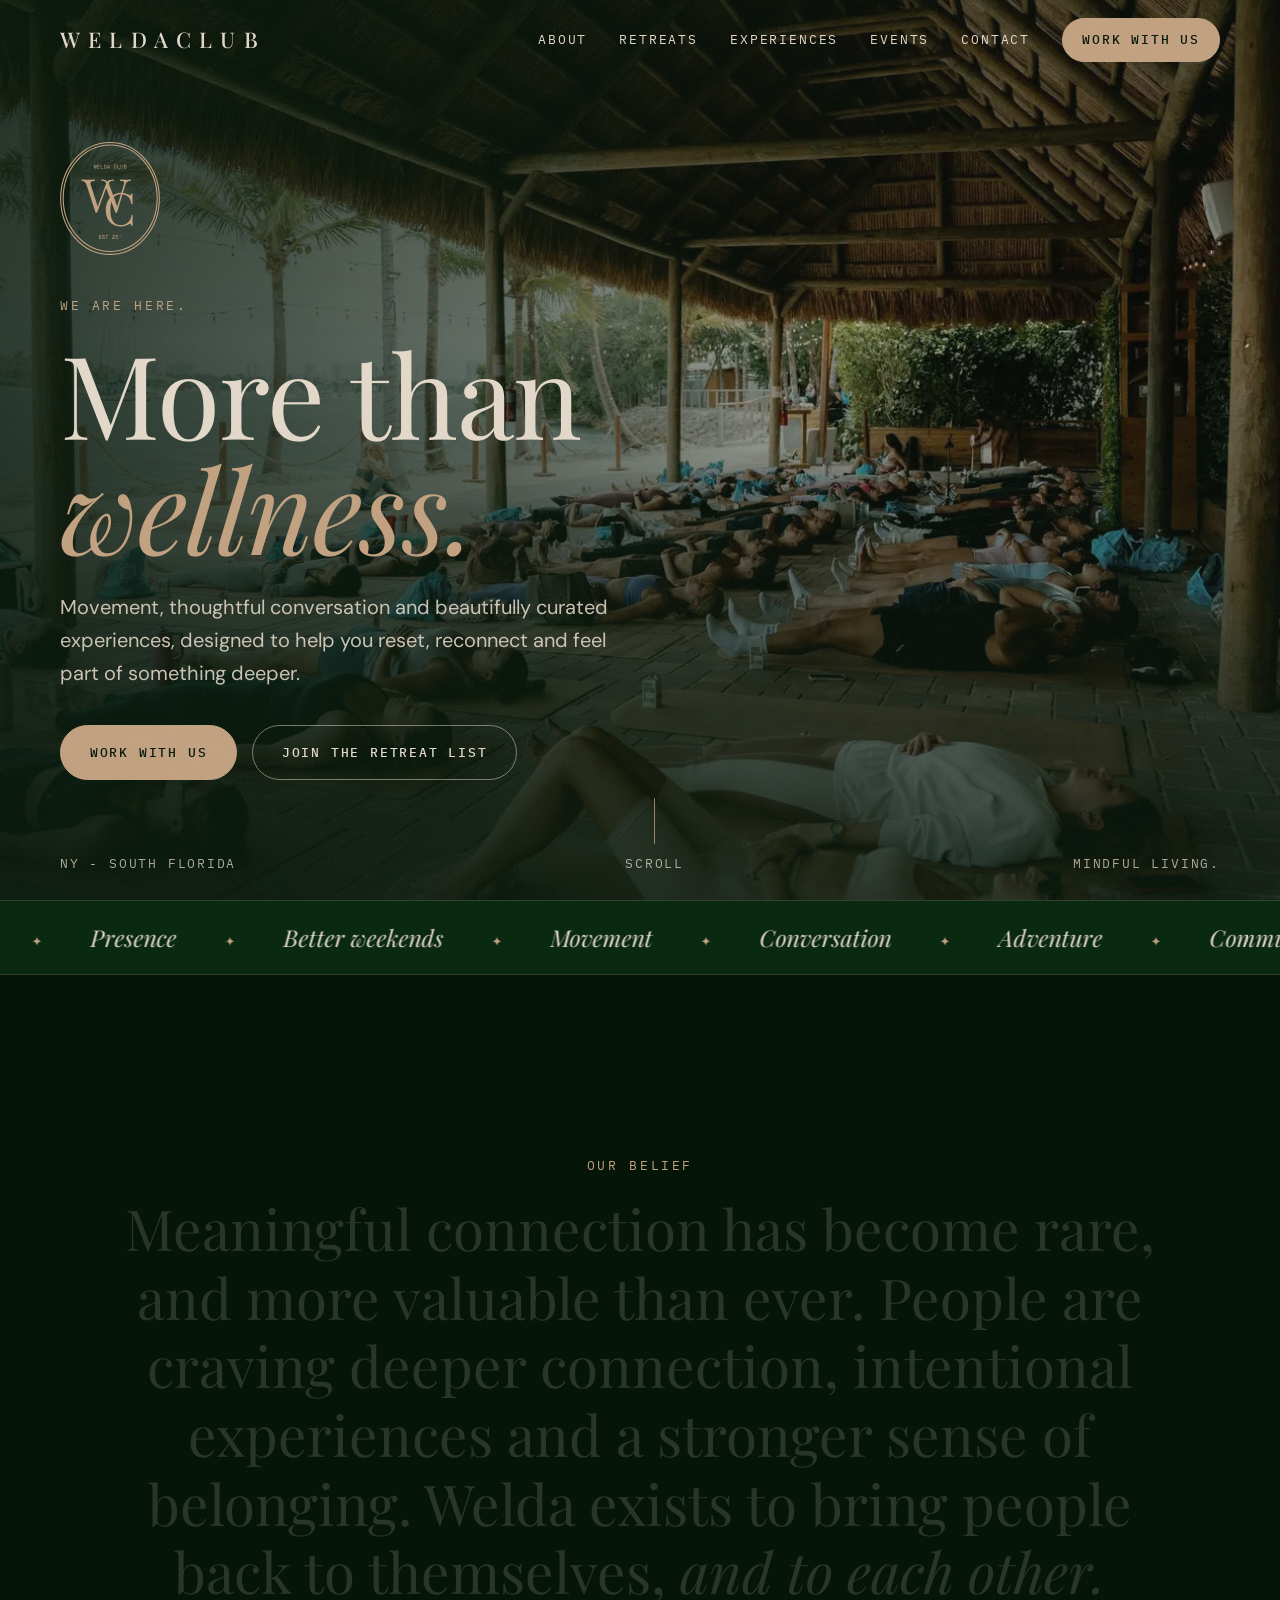
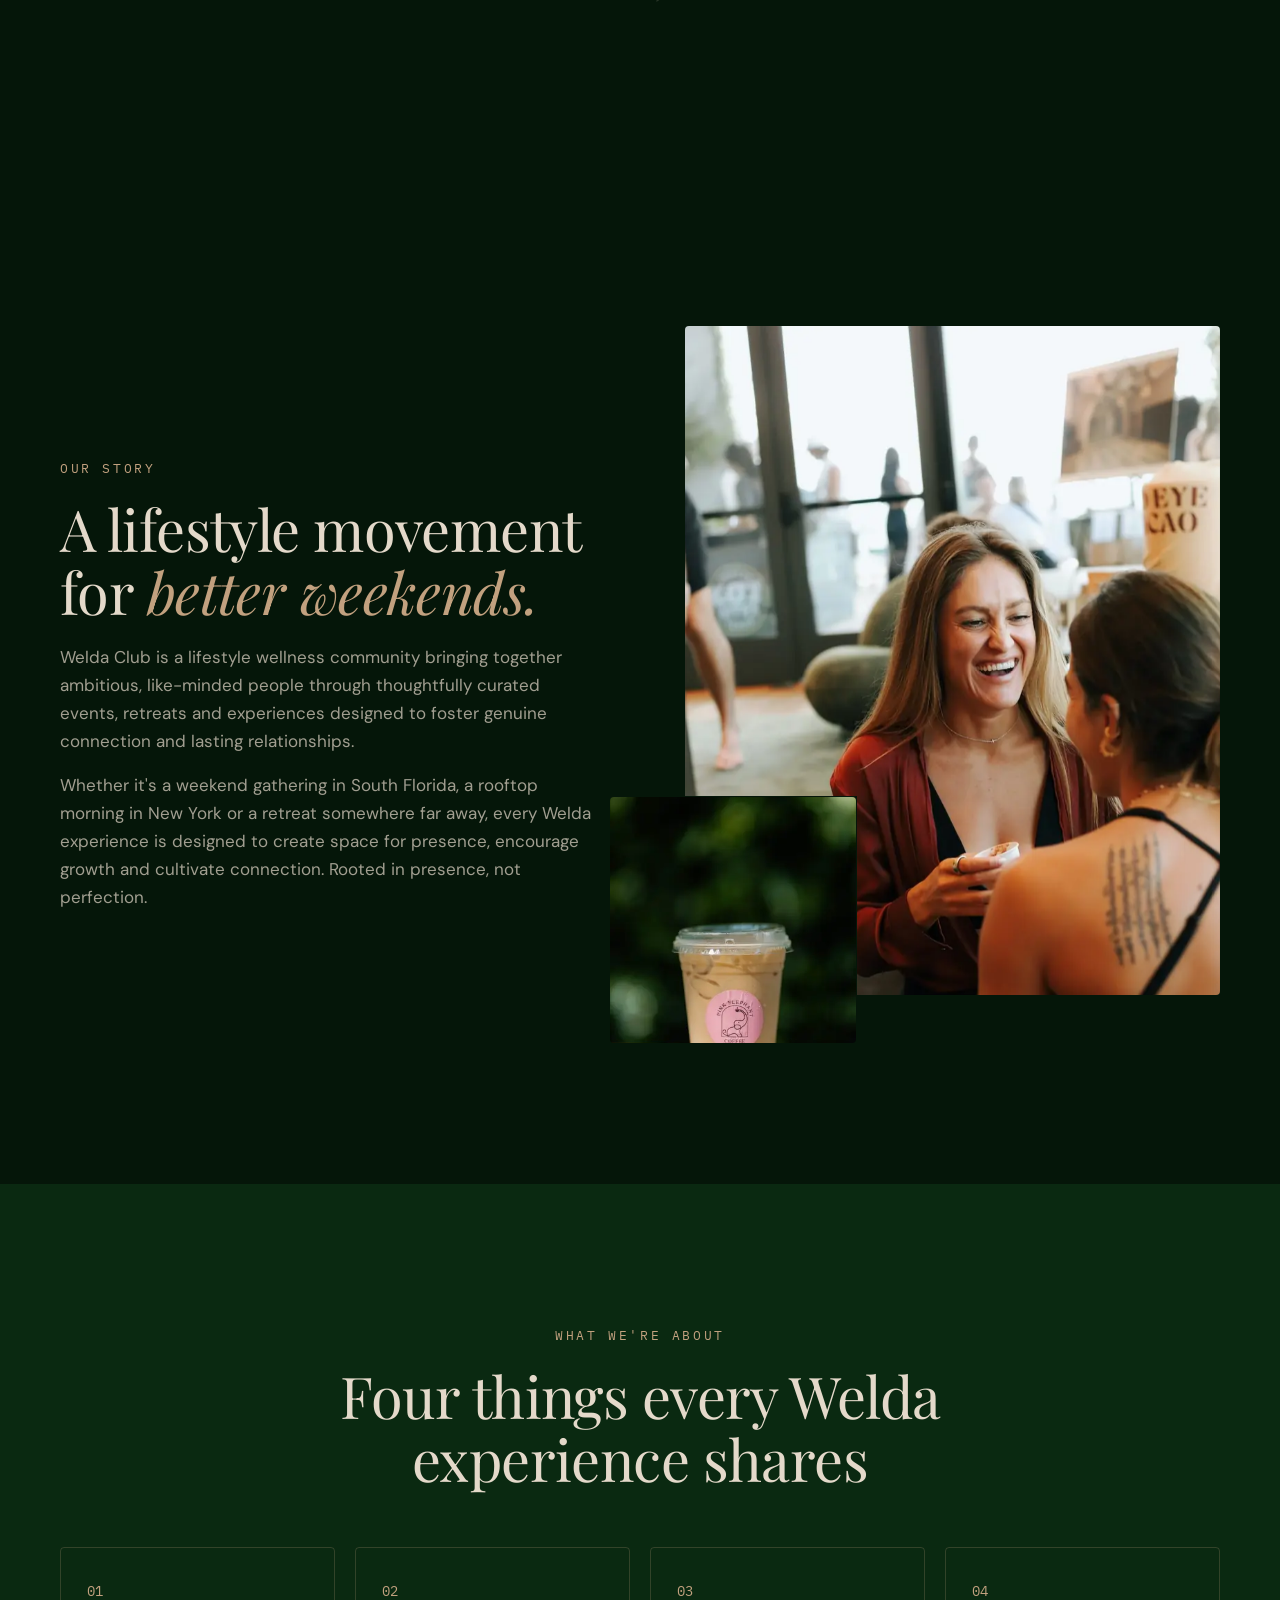
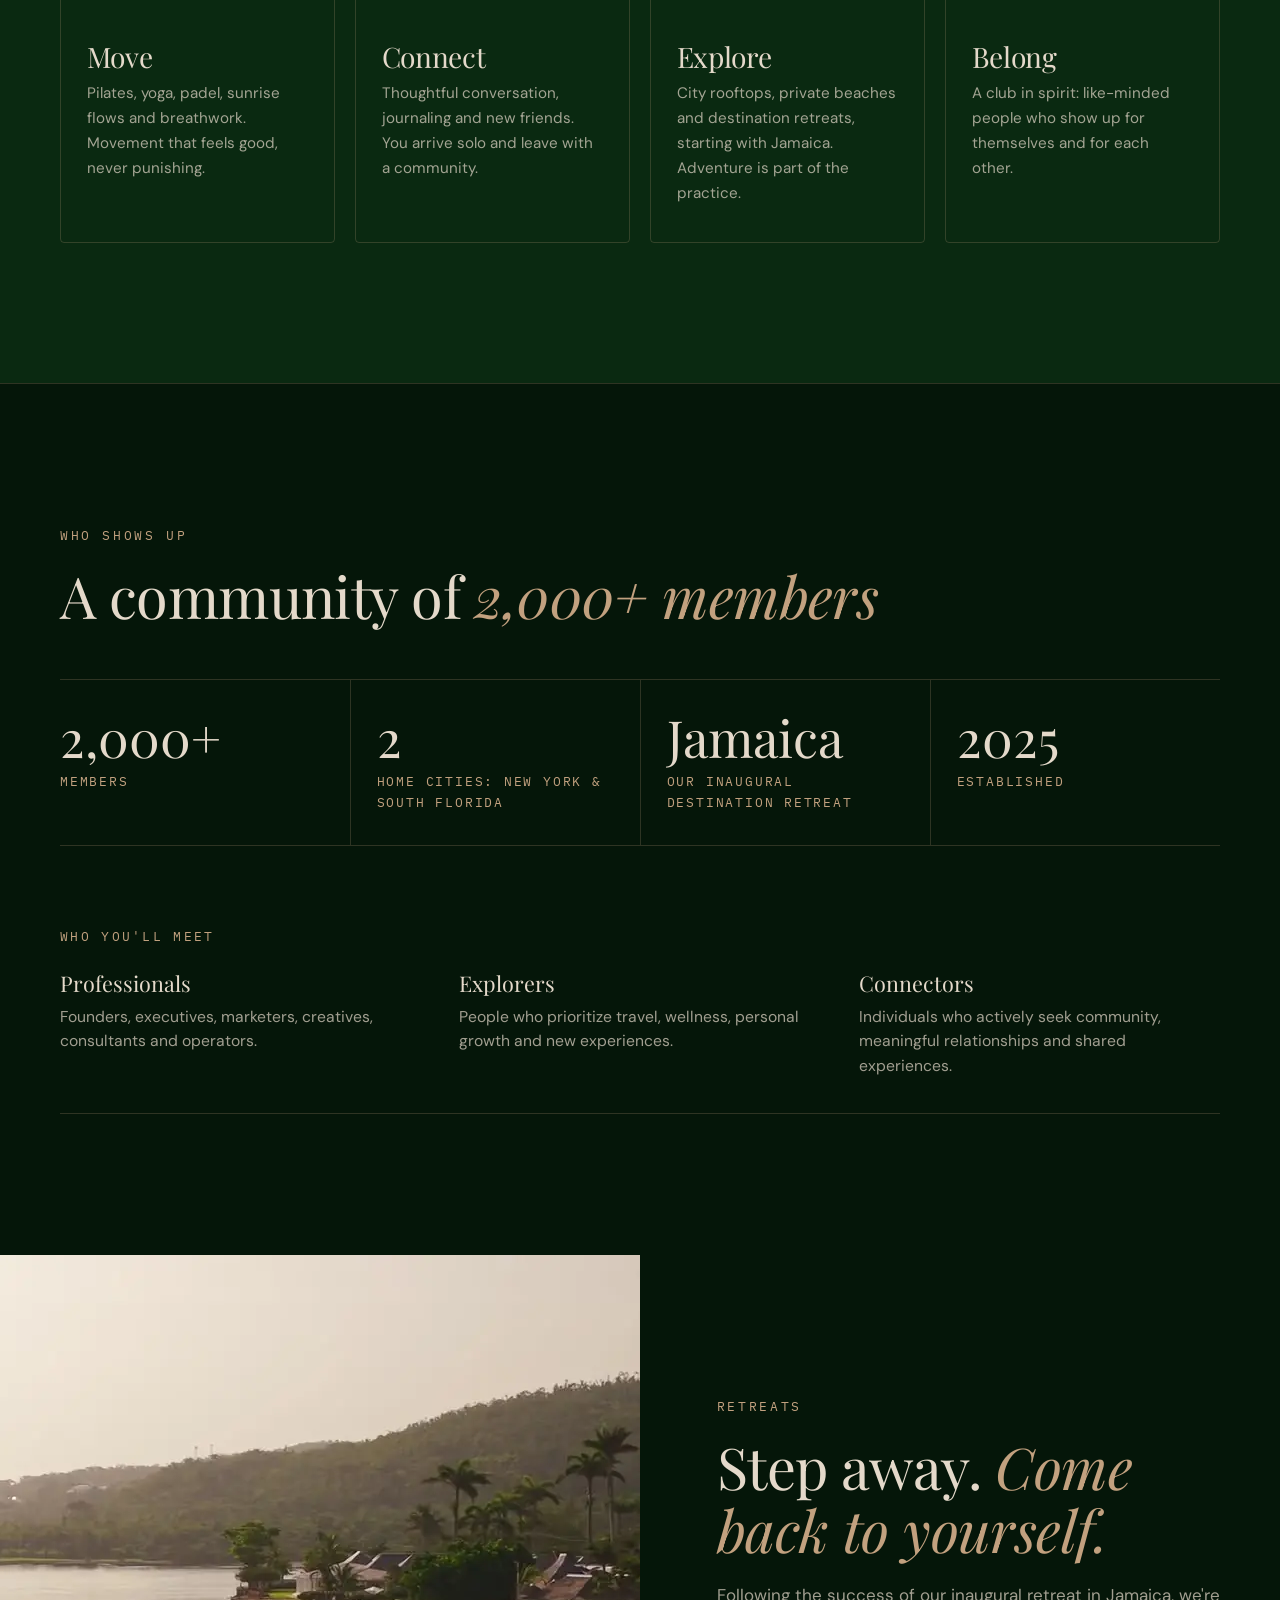
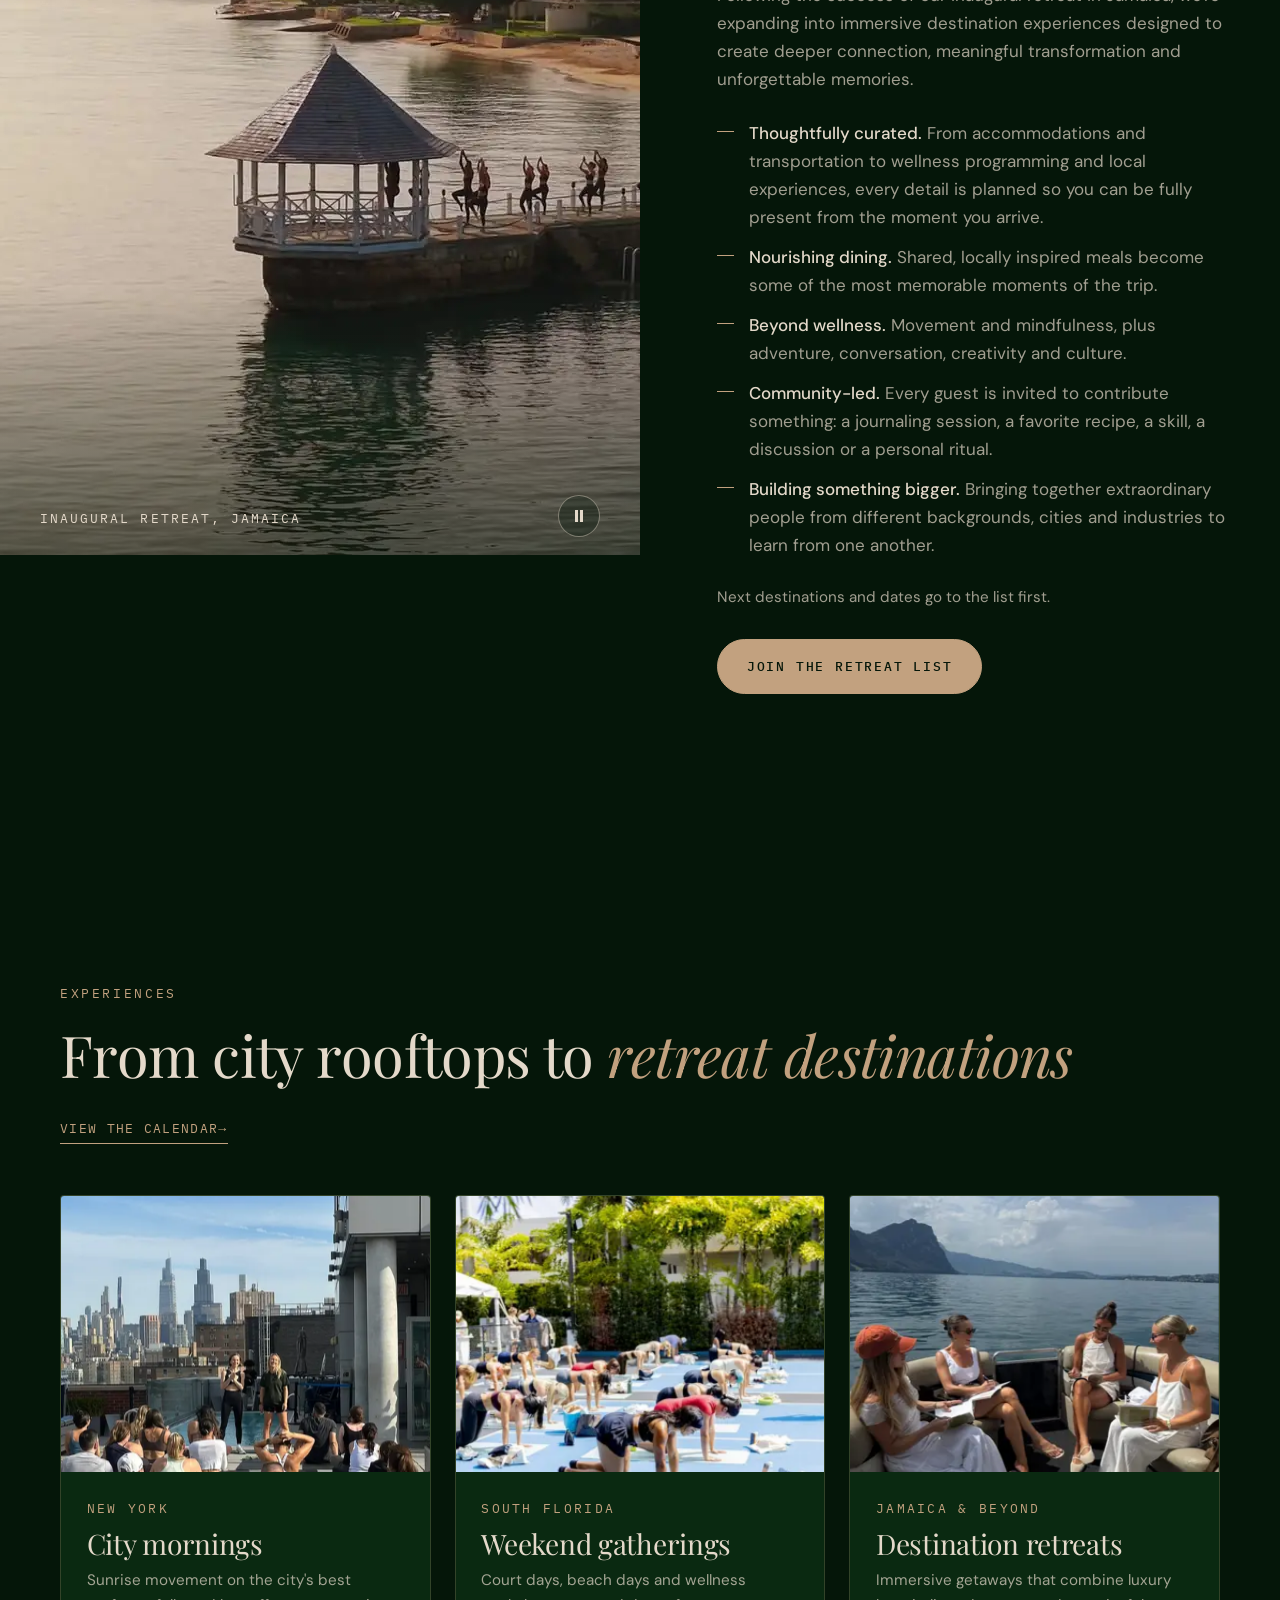
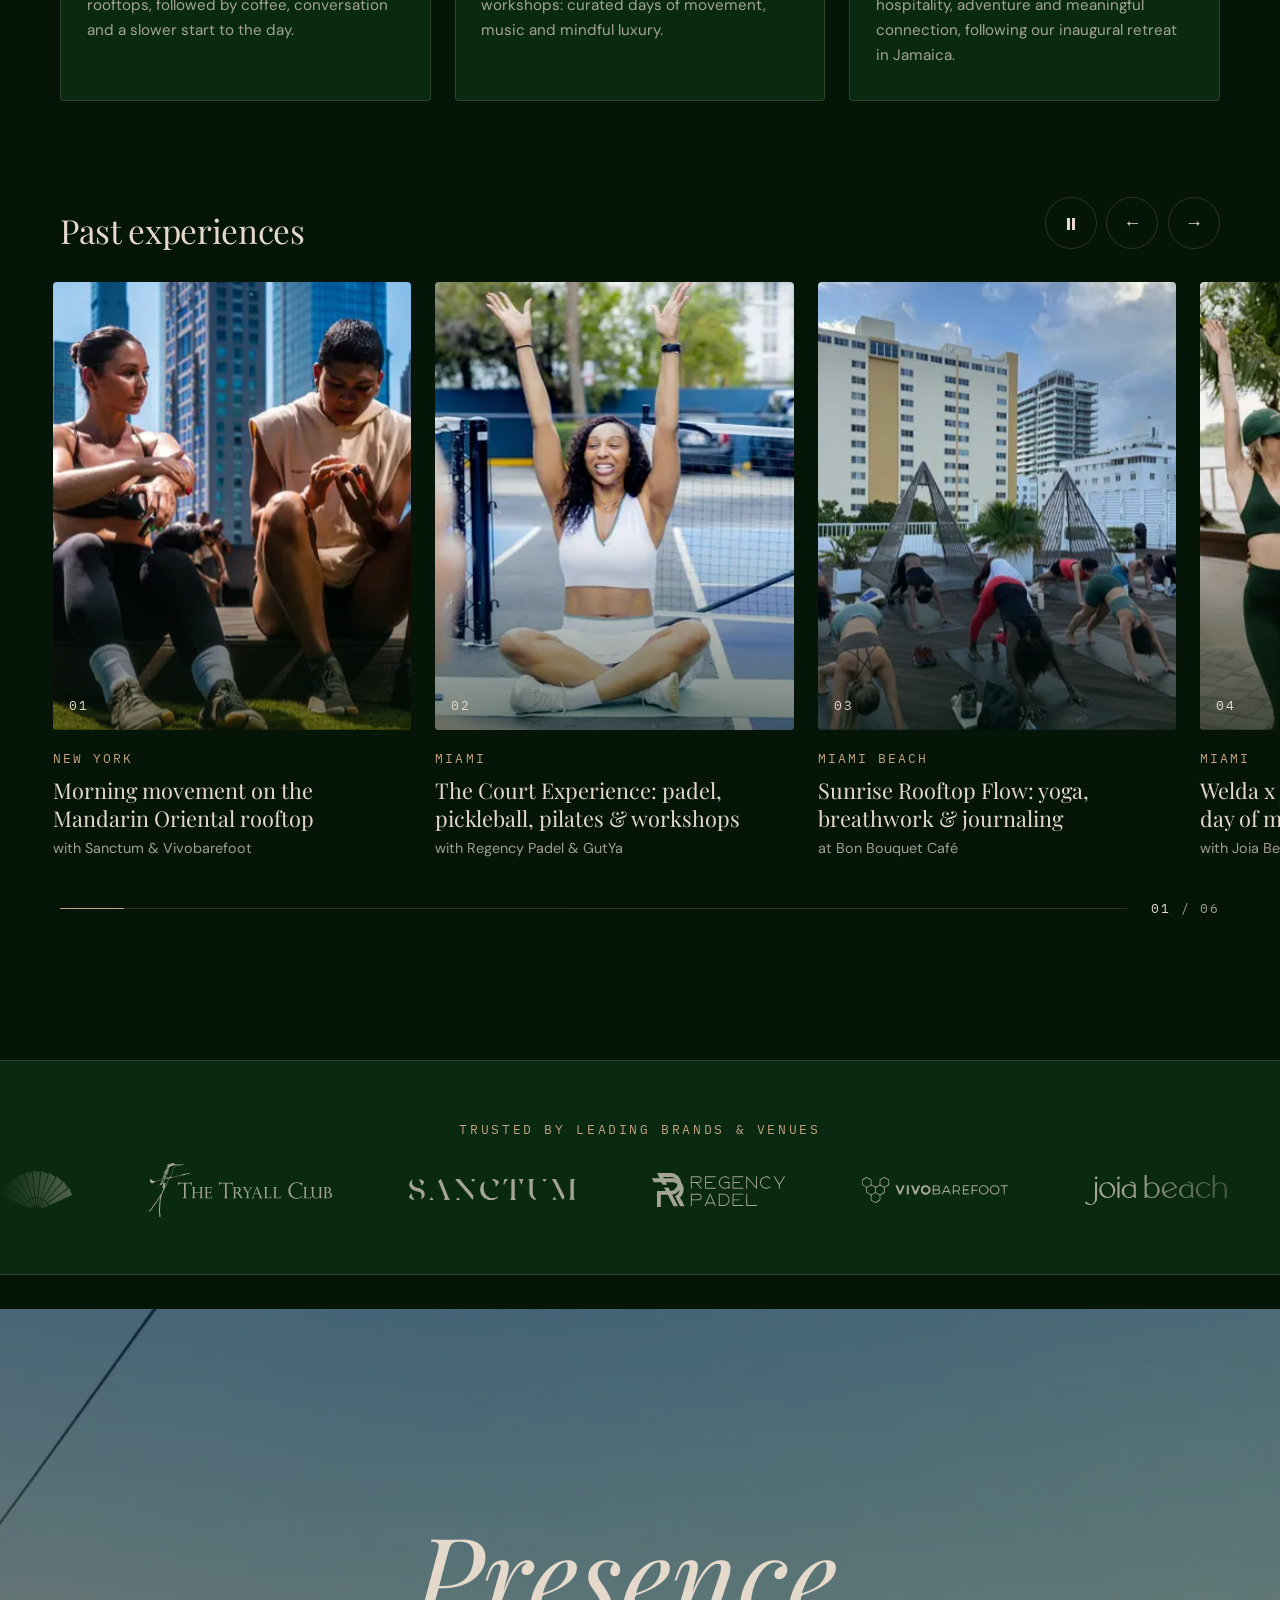
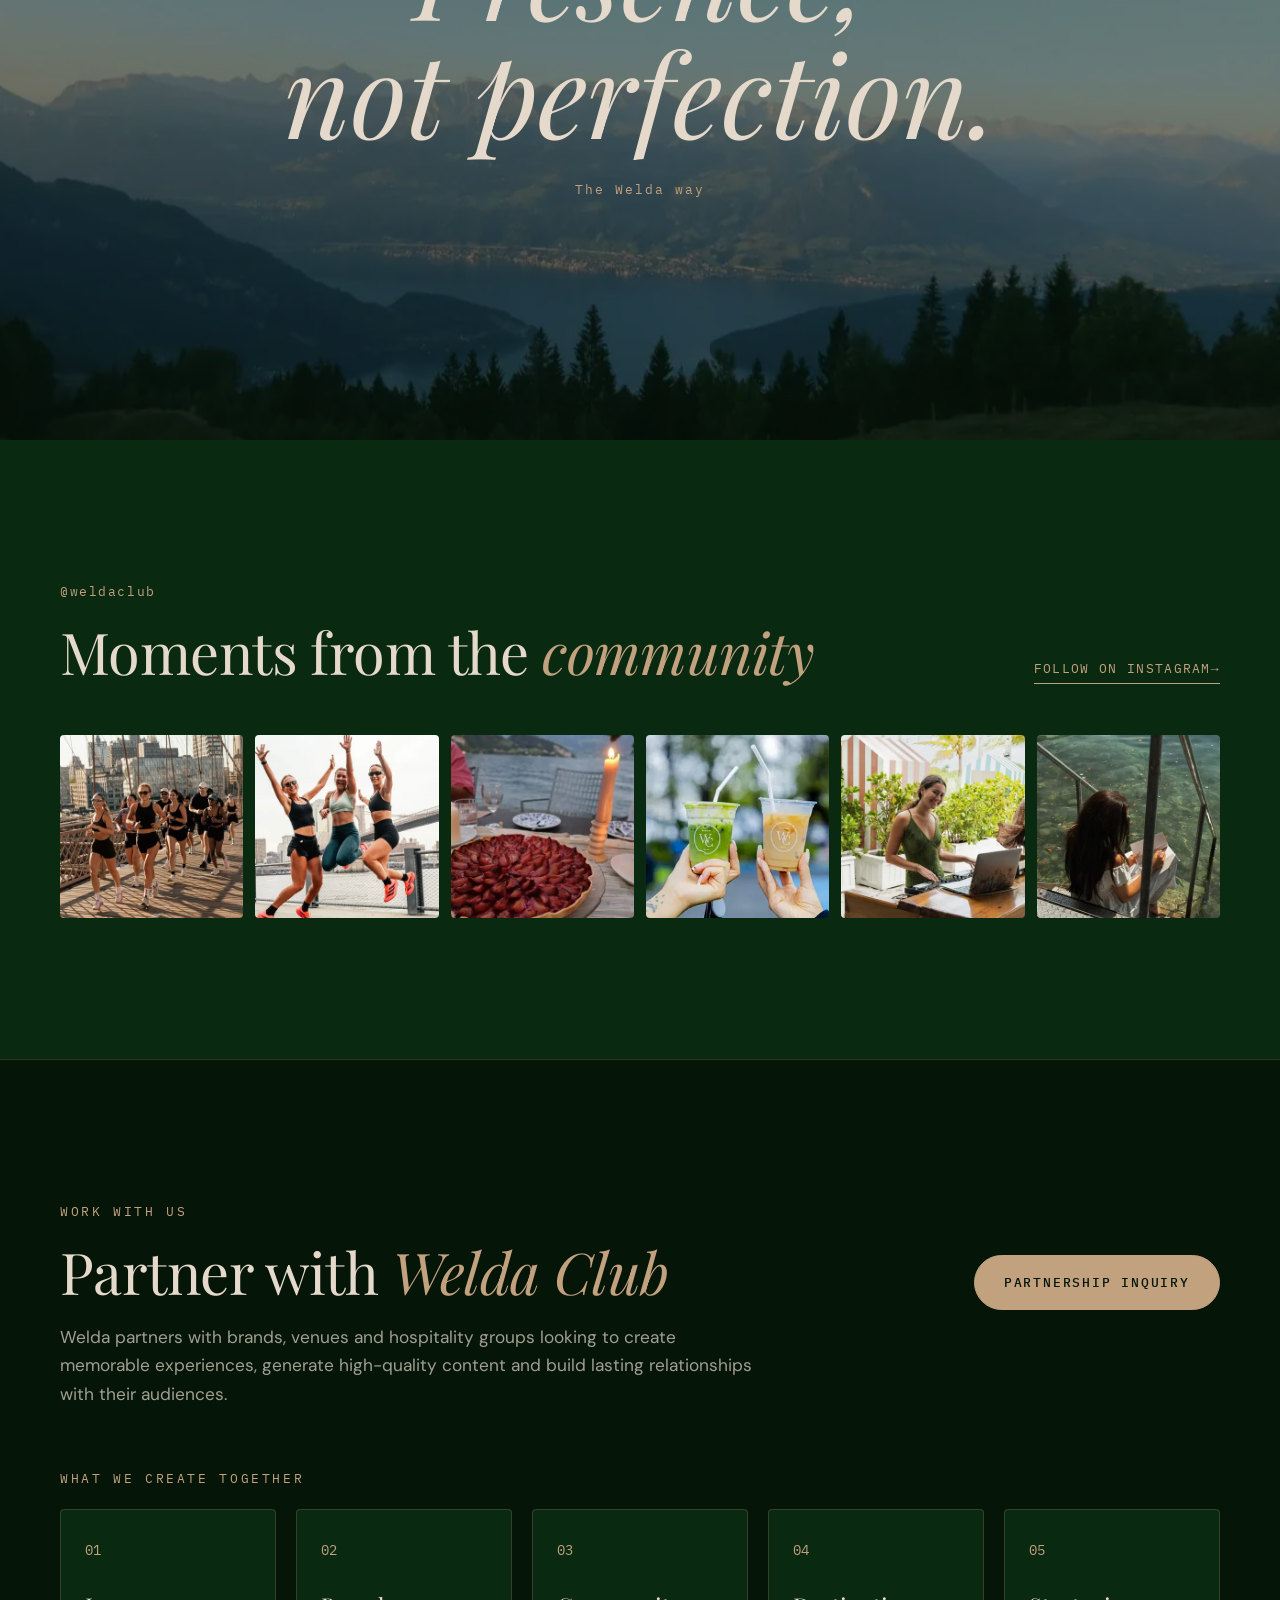
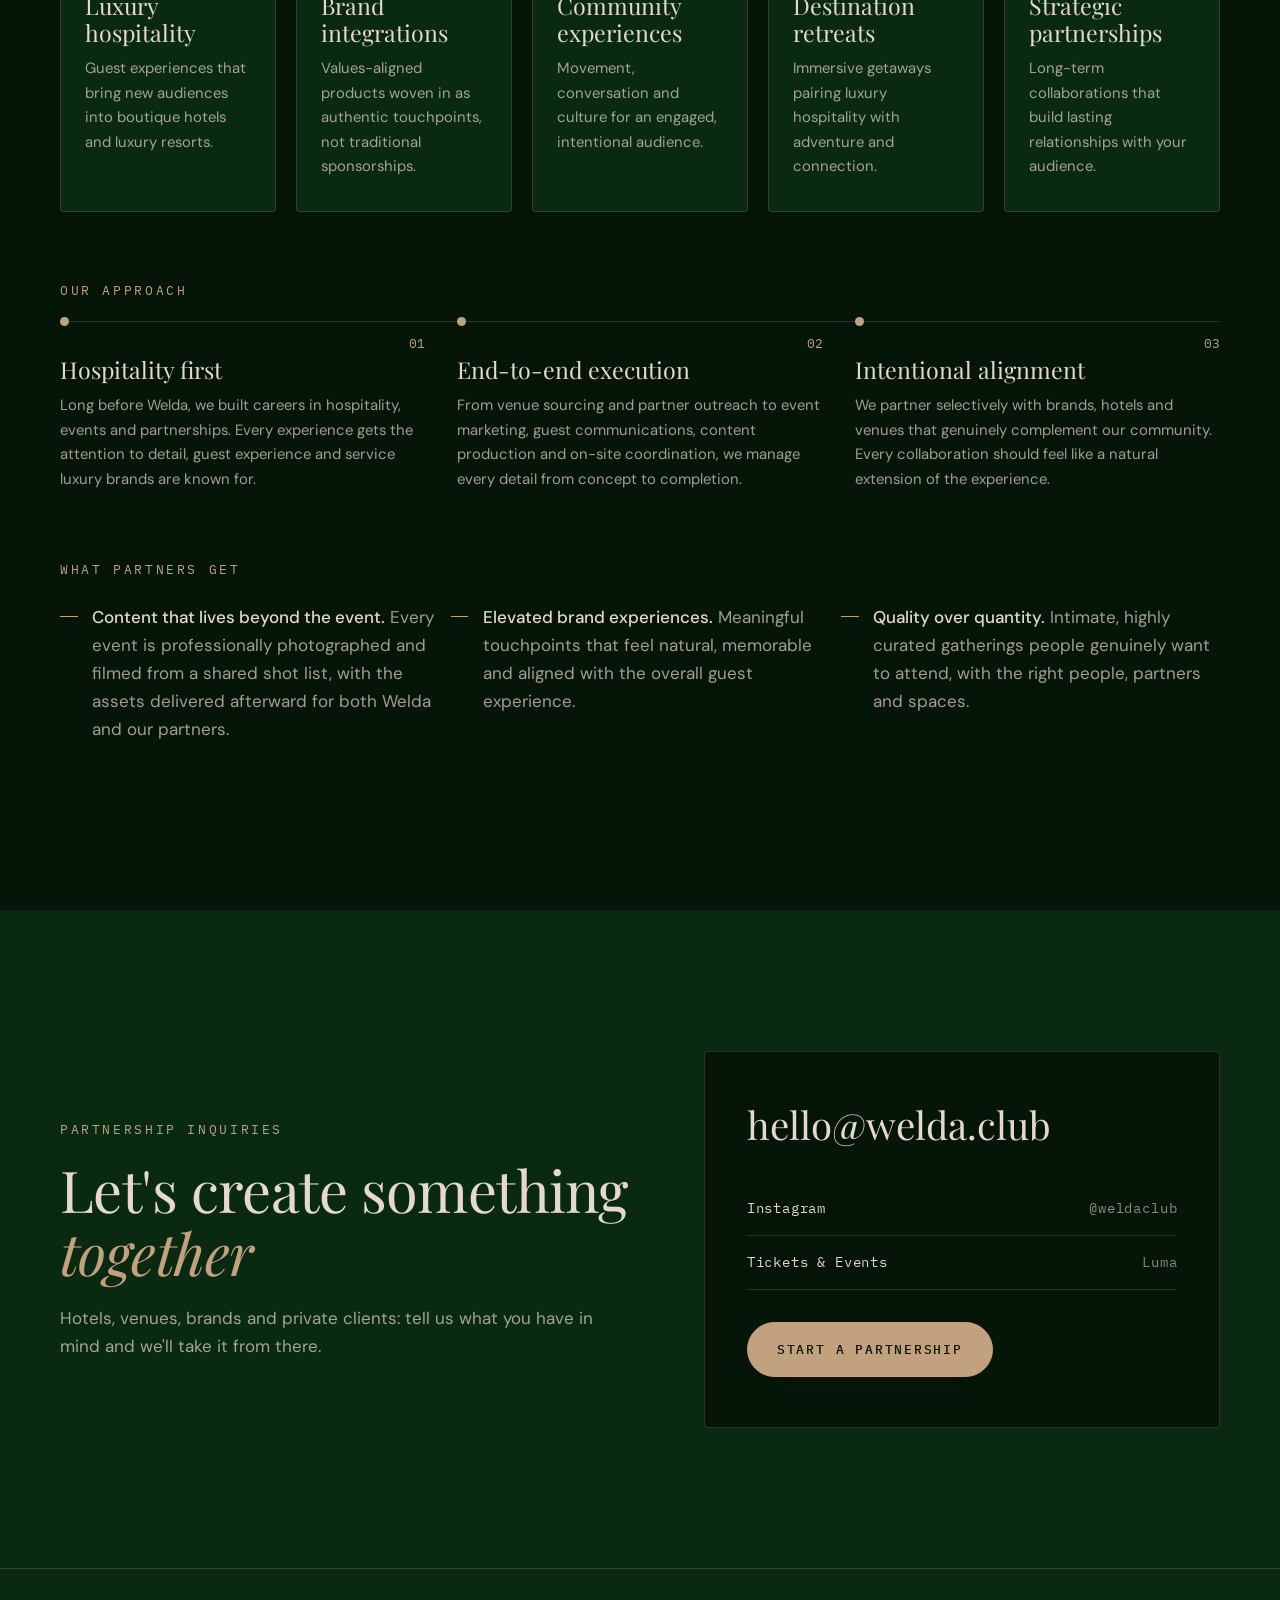
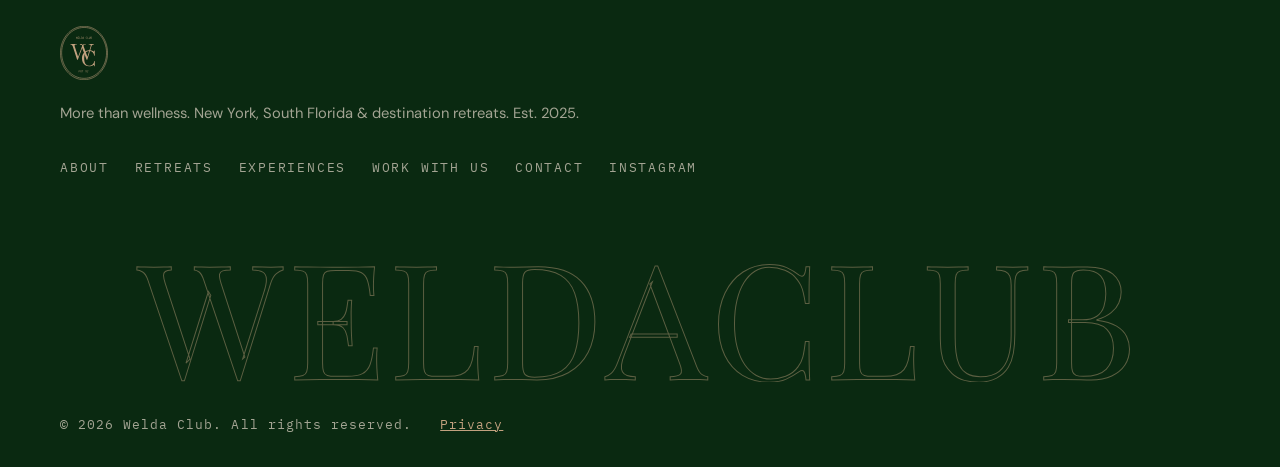
==== index.html @ e1a45cea "Tighten the Community and Work with us sections Community: Professionals, Explorers and Connectors m" ====
<!doctype html>
<html lang="en">
<head>
  <meta charset="utf-8">
  <meta name="viewport" content="width=device-width, initial-scale=1">
  <!-- Security: only load files from this site and Cloudflare Analytics (and send the inquiry form to Web3Forms) -->
  <meta http-equiv="Content-Security-Policy" content="default-src 'self'; script-src 'self' https://static.cloudflareinsights.com; style-src 'self' 'unsafe-inline'; font-src 'self'; img-src 'self' data:; connect-src 'self' https://cloudflareinsights.com https://static.cloudflareinsights.com https://api.web3forms.com; object-src 'none'; base-uri 'self'; form-action 'self' https://api.web3forms.com; upgrade-insecure-requests">
  <meta name="referrer" content="strict-origin-when-cross-origin">
  <title>Welda | More than wellness</title>
  <meta name="description" content="Welda Club is a lifestyle wellness community of 2,000+ members across New York and South Florida, hosting thoughtfully curated events, destination retreats and brand partnerships.">
  <meta name="theme-color" content="#051609">
  <link rel="canonical" href="https://welda.club/">

  <!-- Social sharing preview -->
  <meta property="og:title" content="Welda | More than wellness">
  <meta property="og:description" content="A lifestyle wellness community across New York, South Florida and destination retreats. Events, retreats and partnerships.">
  <meta property="og:image" content="https://welda.club/assets/images/og.jpg">
  <meta property="og:url" content="https://welda.club/">
  <meta property="og:type" content="website">
  <meta property="og:site_name" content="Welda">
  <meta name="twitter:card" content="summary_large_image">

  <link rel="icon" href="/assets/favicon.png" type="image/png">
  <link rel="apple-touch-icon" href="/assets/apple-touch-icon.png">
  <link rel="preload" href="/assets/fonts/playfair-display-latin-wght-normal.woff2" as="font" type="font/woff2" crossorigin>
  <link rel="preload" href="/assets/fonts/dm-sans-latin-wght-normal.woff2" as="font" type="font/woff2" crossorigin>
  <link rel="stylesheet" href="/assets/fonts/fonts.css">
  <link rel="stylesheet" href="/assets/vendor/lenis.css">
  <link rel="stylesheet" href="/assets/styles.css">

  <!-- Turns animations on only when JavaScript runs (see the file for details) -->
  <script src="/assets/head.js"></script>
  <!-- Structured data: tells search engines who Welda is -->
  <script type="application/ld+json">
{
    "@context": "https://schema.org",
    "@graph": [
      {
        "@type": "Organization",
        "@id": "https://welda.club/#org",
        "name": "Welda Club",
        "alternateName": "Welda",
        "url": "https://welda.club/",
        "logo": "https://welda.club/assets/logo.png",
        "image": "https://welda.club/assets/images/og.jpg",
        "description": "Welda Club is a lifestyle wellness community bringing together ambitious, like-minded people through thoughtfully curated events, retreats and experiences in New York, South Florida and beyond.",
        "slogan": "More than wellness.",
        "foundingDate": "2025",
        "email": "hello@welda.club",
        "areaServed": [
          {
            "@type": "City",
            "name": "New York"
          },
          {
            "@type": "AdministrativeArea",
            "name": "South Florida"
          }
        ],
        "sameAs": [
          "https://www.instagram.com/weldaclub/",
          "https://luma.com/user/weldaclub"
        ]
      },
      {
        "@type": "WebSite",
        "@id": "https://welda.club/#site",
        "url": "https://welda.club/",
        "name": "Welda",
        "publisher": {
          "@id": "https://welda.club/#org"
        }
      }
    ]
  }
  </script>
</head>
<body>

  <!-- ============ INTRO (plays once per visit) ============ -->
  <div class="intro" aria-hidden="true">
    <span class="monogram intro__mark"></span>
    <span class="intro__word">WELDACLUB</span>
  </div>

  <!-- Film grain texture over everything -->
  <div class="grain" aria-hidden="true"></div>

  <!-- ============ NAV ============ -->
  <header class="nav" id="top">
    <div class="nav__inner">
      <a href="#top" class="logo" aria-label="Welda Club home">WELDACLUB</a>
      <button class="nav__toggle" aria-expanded="false" aria-controls="nav-links" aria-label="Open menu">
        <span></span><span></span>
      </button>
      <nav id="nav-links" class="nav__links">
        <a href="#about">About</a>
        <a href="#retreats">Retreats</a>
        <a href="#experiences">Experiences</a>
        <a href="https://luma.com/user/weldaclub" target="_blank" rel="noopener">Events</a>
        <a href="#contact">Contact</a>
        <a href="#work" class="btn btn--small magnetic">Work with us</a>
      </nav>
    </div>
  </header>

  <main>

    <!-- ============ HERO ============ -->
    <section class="hero">
      <div class="hero__media" data-speed="0.25">
        <div class="hero__img"><img src="/assets/images/web/hero-1600.webp" srcset="/assets/images/web/hero-640.webp 640w, /assets/images/web/hero-1024.webp 1024w, /assets/images/web/hero-1600.webp 1600w, /assets/images/web/hero-2400.webp 2400w" sizes="100vw" width="2400" height="1600" alt="A group resting on mats in savasana under a thatched beachfront pavilion in South Florida" fetchpriority="high" decoding="async"></div>
      </div>
      <div class="hero__content">
        <span class="monogram hero__mark hero-in" style="--d:0" role="img" aria-label="Welda Club monogram"></span>
        <p class="eyebrow hero-in" style="--d:1">We are here.</p>
        <h1 class="split-lines">
          <span class="line"><span class="line__inner" style="--d:2">More than</span></span>
          <span class="line"><span class="line__inner" style="--d:3"><em>wellness.</em></span></span>
        </h1>
        <p class="hero__lede hero-in" style="--d:4">Movement, thoughtful conversation and beautifully curated experiences, designed to help you reset, reconnect and feel part of something deeper.</p>
        <div class="hero__ctas hero-in" style="--d:5">
          <a href="#work" class="btn magnetic">Work with us</a>
          <a href="https://weldaclubretreat.myflodesk.com/retreatform01" class="btn btn--ghost magnetic" target="_blank" rel="noopener">Join the retreat list</a>
        </div>
      </div>
      <div class="hero__foot hero-in" style="--d:6" aria-hidden="true">
        <span>NY - South Florida</span>
        <span class="hero__scroll"><i></i>Scroll</span>
        <span>Mindful living.</span>
      </div>
    </section>

    <!-- ============ MARQUEE ============ -->
    <div class="marquee" aria-hidden="true">
      <div class="marquee__track">
        <span>Movement</span><span>Conversation</span><span>Adventure</span><span>Community</span><span>Presence</span><span>Better weekends</span>
        <span>Movement</span><span>Conversation</span><span>Adventure</span><span>Community</span><span>Presence</span><span>Better weekends</span>
      </div>
    </div>

    <!-- ============ MANIFESTO (words light up as you scroll) ============ -->
    <section class="section manifesto">
      <div class="container">
        <p class="eyebrow center">Our belief</p>
        <p class="manifesto__text" data-words>Meaningful connection has become rare, and more valuable than ever. People are craving deeper connection, intentional experiences and a stronger sense of belonging. Welda exists to bring people back to themselves, <em>and to each other.</em></p>
      </div>
    </section>

    <!-- ============ ABOUT ============ -->
    <section class="section about" id="about">
      <div class="container about__grid">
        <div class="about__text">
          <p class="eyebrow reveal">Our story</p>
          <h2 class="reveal">A lifestyle movement for <em>better weekends.</em></h2>
          <p class="reveal">Welda Club is a lifestyle wellness community bringing together ambitious, like-minded people through thoughtfully curated events, retreats and experiences designed to foster genuine connection and lasting relationships.</p>
          <p class="reveal">Whether it's a weekend gathering in South Florida, a rooftop morning in New York or a retreat somewhere far away, every Welda experience is designed to create space for presence, encourage growth and cultivate connection. Rooted in presence, not perfection.</p>
        </div>
        <div class="about__media">
          <figure class="img-reveal photo--tall">
            <div class="parallax-img" data-speed="0.12"><img src="/assets/images/web/about-800.webp" srcset="/assets/images/web/about-480.webp 480w, /assets/images/web/about-800.webp 800w, /assets/images/web/about-1200.webp 1200w" sizes="(max-width: 860px) 100vw, 45vw" width="1200" height="1800" alt="Two women laughing together on the floor at a Welda gathering" loading="lazy" decoding="async"></div>
          </figure>
          <figure class="img-reveal photo--small">
            <div class="parallax-img" data-speed="-0.08" style="--fallback: var(--fallback-2)"><img src="/assets/images/web/about-2-700.webp" srcset="/assets/images/web/about-2-400.webp 400w, /assets/images/web/about-2-700.webp 700w" sizes="20vw" width="900" height="1350" alt="An iced coffee on a wooden table" loading="lazy" decoding="async"></div>
          </figure>
        </div>
      </div>
    </section>

    <!-- ============ PILLARS ============ -->
    <section class="section pillars">
      <div class="container">
        <p class="eyebrow center reveal">What we're about</p>
        <h2 class="center reveal">Four things every Welda experience shares</h2>
        <div class="pillars__grid">
          <article class="pillar reveal">
            <span class="pillar__num">01</span>
            <h3>Move</h3>
            <p>Pilates, yoga, padel, sunrise flows and breathwork. Movement that feels good, never punishing.</p>
          </article>
          <article class="pillar reveal">
            <span class="pillar__num">02</span>
            <h3>Connect</h3>
            <p>Thoughtful conversation, journaling and new friends. You arrive solo and leave with a community.</p>
          </article>
          <article class="pillar reveal">
            <span class="pillar__num">03</span>
            <h3>Explore</h3>
            <p>City rooftops, private beaches and destination retreats, starting with Jamaica. Adventure is part of the practice.</p>
          </article>
          <article class="pillar reveal">
            <span class="pillar__num">04</span>
            <h3>Belong</h3>
            <p>A club in spirit: like-minded people who show up for themselves and for each other.</p>
          </article>
        </div>
      </div>
    </section>

    <!-- ============ COMMUNITY: who shows up + proof points ============ -->
    <section class="section community" id="community">
      <div class="container">
        <div class="section__head">
          <div>
            <p class="eyebrow reveal">Who shows up</p>
            <h2 class="reveal">A community of <em>2,000+ members</em></h2>
          </div>
        </div>
        <ul class="stats">
          <li class="stat reveal"><span class="stat__num">2,000+</span><span class="stat__label">Members</span></li>
          <li class="stat reveal"><span class="stat__num">2</span><span class="stat__label">Home cities: New York &amp; South Florida</span></li>
          <li class="stat reveal"><span class="stat__num">Jamaica</span><span class="stat__label">Our inaugural destination retreat</span></li>
          <li class="stat reveal"><span class="stat__num">2025</span><span class="stat__label">Established</span></li>
        </ul>
        <div class="who reveal">
          <p class="who__label">Who you'll meet</p>
          <ul class="who__list">
            <li><strong>Professionals</strong>Founders, executives, marketers, creatives, consultants and operators.</li>
            <li><strong>Explorers</strong>People who prioritize travel, wellness, personal growth and new experiences.</li>
            <li><strong>Connectors</strong>Individuals who actively seek community, meaningful relationships and shared experiences.</li>
          </ul>
        </div>
      </div>
    </section>

    <!-- ============ RETREATS ============ -->
    <section class="retreats" id="retreats">
      <div class="retreats__split">
        <div class="retreats__media">
          <figure class="retreats__film img-reveal">
            <video class="retreats__video" muted loop playsinline preload="none" poster="/assets/video/jamaica-retreat-poster.webp" aria-label="Highlights from the inaugural Welda retreat in Jamaica">
              <source src="/assets/video/jamaica-retreat-720.mp4" type="video/mp4" media="(max-width: 860px)">
              <source src="/assets/video/jamaica-retreat.mp4" type="video/mp4">
            </video>
            <figcaption class="retreats__caption">Inaugural retreat, Jamaica</figcaption>
            <button class="video-toggle" type="button" aria-pressed="false" aria-label="Pause video"><span class="carousel__play-icon" aria-hidden="true"></span></button>
          </figure>
        </div>
        <div class="retreats__text">
          <p class="eyebrow reveal">Retreats</p>
          <h2 class="reveal">Step away. <em>Come back to yourself.</em></h2>
          <p class="reveal">Following the success of our inaugural retreat in Jamaica, we're expanding into immersive destination experiences designed to create deeper connection, meaningful transformation and unforgettable memories.</p>
          <ul class="checklist checklist--rich">
            <li class="reveal"><strong>Thoughtfully curated.</strong> From accommodations and transportation to wellness programming and local experiences, every detail is planned so you can be fully present from the moment you arrive.</li>
            <li class="reveal"><strong>Nourishing dining.</strong> Shared, locally inspired meals become some of the most memorable moments of the trip.</li>
            <li class="reveal"><strong>Beyond wellness.</strong> Movement and mindfulness, plus adventure, conversation, creativity and culture.</li>
            <li class="reveal"><strong>Community-led.</strong> Every guest is invited to contribute something: a journaling session, a favorite recipe, a skill, a discussion or a personal ritual.</li>
            <li class="reveal"><strong>Building something bigger.</strong> Bringing together extraordinary people from different backgrounds, cities and industries to learn from one another.</li>
          </ul>
          <p class="muted reveal">Next destinations and dates go to the list first.</p>
          <a class="btn magnetic reveal" href="https://weldaclubretreat.myflodesk.com/retreatform01" target="_blank" rel="noopener">Join the retreat list</a>
        </div>
      </div>
    </section>

    <!-- ============ EXPERIENCES ============ -->
    <section class="section experiences" id="experiences">
      <div class="container">
        <div class="section__head">
          <div>
            <p class="eyebrow reveal">Experiences</p>
            <h2 class="reveal">From city rooftops to <em>retreat destinations</em></h2>
          </div>
          <a href="https://luma.com/user/weldaclub" class="link-arrow reveal" target="_blank" rel="noopener">View the calendar</a>
        </div>

        <div class="formats">
          <article class="format reveal">
            <figure class="img-reveal format__img">
              <div class="parallax-img" data-speed="0.06" style="--pos: center 38%"><img src="/assets/images/web/format-city-800.webp" srcset="/assets/images/web/format-city-480.webp 480w, /assets/images/web/format-city-800.webp 800w, /assets/images/web/format-city-1200.webp 1200w" sizes="(max-width: 860px) 100vw, 33vw" width="1200" height="1600" alt="A rooftop movement class in New York with the Manhattan skyline behind" loading="lazy" decoding="async"></div>
            </figure>
            <div class="format__body">
              <p class="format__tag">New York</p>
              <h3>City mornings</h3>
              <p>Sunrise movement on the city's best rooftops, followed by coffee, conversation and a slower start to the day.</p>
            </div>
          </article>
          <article class="format reveal">
            <figure class="img-reveal format__img">
              <div class="parallax-img" data-speed="0.06" style="--fallback: var(--fallback-2)"><img src="/assets/images/web/format-weekend-800.webp" srcset="/assets/images/web/format-weekend-480.webp 480w, /assets/images/web/format-weekend-800.webp 800w, /assets/images/web/format-weekend-1200.webp 1200w" sizes="(max-width: 860px) 100vw, 33vw" width="1400" height="933" alt="Guests doing a mat workout on a blue padel court in South Florida" loading="lazy" decoding="async"></div>
            </figure>
            <div class="format__body">
              <p class="format__tag">South Florida</p>
              <h3>Weekend gatherings</h3>
              <p>Court days, beach days and wellness workshops: curated days of movement, music and mindful luxury.</p>
            </div>
          </article>
          <article class="format reveal">
            <figure class="img-reveal format__img">
              <div class="parallax-img" data-speed="0.06" style="--fallback: var(--fallback-3)"><img src="/assets/images/web/format-retreat-800.webp" srcset="/assets/images/web/format-retreat-480.webp 480w, /assets/images/web/format-retreat-800.webp 800w, /assets/images/web/format-retreat-1200.webp 1200w" sizes="(max-width: 860px) 100vw, 33vw" width="1400" height="1050" alt="Four women journaling together on a boat on a mountain lake" loading="lazy" decoding="async"></div>
            </figure>
            <div class="format__body">
              <p class="format__tag">Jamaica &amp; beyond</p>
              <h3>Destination retreats</h3>
              <p>Immersive getaways that combine luxury hospitality, adventure and meaningful connection, following our inaugural retreat in Jamaica.</p>
            </div>
          </article>
        </div>

        <div class="carousel__head">
          <h3 class="subhead reveal">Past experiences</h3>
          <div class="carousel__nav reveal">
            <button class="carousel__btn carousel__play" aria-pressed="false" aria-label="Pause slideshow"><span class="carousel__play-icon" aria-hidden="true"></span></button>
            <button class="carousel__btn" data-dir="-1" aria-label="Previous experiences">&larr;</button>
            <button class="carousel__btn" data-dir="1" aria-label="Next experiences">&rarr;</button>
          </div>
        </div>
      </div>

      <!-- Drifts continuously and loops (pauses on hover, touch or the pause button; speed = SPEED in main.js). Swipe / drag / arrows. Photos: past-1.jpg ... past-6.jpg (portrait) in assets/images. Copy an <article> to add an event. -->
      <div class="carousel" data-carousel>
        <div class="carousel__track" tabindex="0" role="region" aria-label="Past experiences (scroll sideways)" data-lenis-prevent-horizontal>
            <article class="event-card reveal">
              <figure class="event-card__img"><div><img src="/assets/images/web/past-1-700.webp" srcset="/assets/images/web/past-1-400.webp 400w, /assets/images/web/past-1-700.webp 700w, /assets/images/web/past-1-1000.webp 1000w" sizes="(max-width: 560px) 80vw, 340px" width="1000" height="1502" alt="Two people resting on the grass after a workout, with skyscrapers behind them" loading="lazy" decoding="async"></div><span class="event-card__num">01</span></figure>
              <p class="event-card__city">New York</p>
              <h4 class="event-card__name">Morning movement on the Mandarin Oriental rooftop</h4>
              <p class="event-card__meta">with Sanctum &amp; Vivobarefoot</p>
            </article>
            <article class="event-card reveal">
              <figure class="event-card__img"><div style="--pos: center 30%; --fallback: var(--fallback-2)"><img src="/assets/images/web/past-2-700.webp" srcset="/assets/images/web/past-2-400.webp 400w, /assets/images/web/past-2-700.webp 700w, /assets/images/web/past-2-1000.webp 1000w" sizes="(max-width: 560px) 80vw, 340px" width="1000" height="1500" alt="A woman cheering with her arms raised, sitting cross-legged on a court" loading="lazy" decoding="async"></div><span class="event-card__num">02</span></figure>
              <p class="event-card__city">Miami</p>
              <h4 class="event-card__name">The Court Experience: padel, pickleball, pilates &amp; workshops</h4>
              <p class="event-card__meta">with Regency Padel &amp; GutYa</p>
            </article>
            <article class="event-card reveal">
              <figure class="event-card__img"><div style="--fallback: var(--fallback-3)"><img src="/assets/images/web/past-3-700.webp" srcset="/assets/images/web/past-3-400.webp 400w, /assets/images/web/past-3-700.webp 700w, /assets/images/web/past-3-1000.webp 1000w" sizes="(max-width: 560px) 80vw, 340px" width="1000" height="1333" alt="A rooftop yoga class holding downward dog, with Miami Beach buildings behind" loading="lazy" decoding="async"></div><span class="event-card__num">03</span></figure>
              <p class="event-card__city">Miami Beach</p>
              <h4 class="event-card__name">Sunrise Rooftop Flow: yoga, breathwork &amp; journaling</h4>
              <p class="event-card__meta">at Bon Bouquet Caf&eacute;</p>
            </article>
            <article class="event-card reveal">
              <figure class="event-card__img"><div><img src="/assets/images/web/past-4-700.webp" srcset="/assets/images/web/past-4-400.webp 400w, /assets/images/web/past-4-700.webp 700w, /assets/images/web/past-4-1000.webp 1000w" sizes="(max-width: 560px) 80vw, 340px" width="1000" height="1500" alt="Three women in matching green activewear laughing on a palm-lined beach path" loading="lazy" decoding="async"></div><span class="event-card__num">04</span></figure>
              <p class="event-card__city">Miami</p>
              <h4 class="event-card__name">Welda x Joia Beach: a private beach day of movement and music</h4>
              <p class="event-card__meta">with Joia Beach</p>
            </article>
            <article class="event-card reveal">
              <figure class="event-card__img"><div style="--fallback: var(--fallback-2)"><img src="/assets/images/web/past-5-700.webp" srcset="/assets/images/web/past-5-400.webp 400w, /assets/images/web/past-5-700.webp 700w, /assets/images/web/past-5-1000.webp 1000w" sizes="(max-width: 560px) 80vw, 340px" width="1000" height="1500" alt="A guided breathwork session, with guests on mats wearing headphones" loading="lazy" decoding="async"></div><span class="event-card__num">05</span></figure>
              <p class="event-card__city">Miami</p>
              <h4 class="event-card__name">The Longevity Edit</h4>
              <p class="event-card__meta">with JMUVS</p>
            </article>
            <article class="event-card reveal">
              <figure class="event-card__img"><div style="--fallback: var(--fallback-3)"><img src="/assets/images/web/past-6-700.webp" srcset="/assets/images/web/past-6-400.webp 400w, /assets/images/web/past-6-700.webp 700w, /assets/images/web/past-6-1000.webp 1000w" sizes="(max-width: 560px) 80vw, 340px" width="1000" height="1333" alt="A rooftop yoga class stretching in side angle pose under a cloudy sky" loading="lazy" decoding="async"></div><span class="event-card__num">06</span></figure>
              <p class="event-card__city">New York</p>
              <h4 class="event-card__name">Rooftop Yoga &amp; Morning Social</h4>
              <p class="event-card__meta">community morning</p>
            </article>
        </div>
        <div class="container carousel__ui">
          <div class="carousel__progress"><span></span></div>
          <p class="carousel__count"><span class="carousel__current">01</span> / 06</p>
        </div>
      </div>
      <div class="container">
      </div>
    </section>

    <!-- ============ PARTNERS ============ -->
    <!-- Logos are single-color SVGs in assets/partners, tinted with the text color by CSS.
         To add one: drop a transparent SVG/PNG in that folder and copy a <li> below (all four copies). -->
    <section class="partners" aria-label="Brands and venues Welda has partnered with">
      <p class="eyebrow center">Trusted by leading brands &amp; venues</p>
      <div class="partners__marquee">
        <ul class="partners__track">
          <li><span class="partner-logo" role="img" aria-label="Mandarin Oriental" style="--logo: url('/assets/partners/mandarin-oriental.svg'); --ar: 1.9; --h: 38px"></span></li>
          <li><span class="partner-logo" role="img" aria-label="The Tryall Club" style="--logo: url('/assets/partners/tryall-club.svg'); --ar: 3.39; --h: 54px"></span></li>
          <li><span class="partner-logo" role="img" aria-label="Sanctum" style="--logo: url('/assets/partners/sanctum.svg'); --ar: 7.9; --h: 21px"></span></li>
          <li><span class="partner-logo" role="img" aria-label="Regency Padel" style="--logo: url('/assets/partners/regency-padel.svg'); --ar: 3.92; --h: 34px"></span></li>
          <li><span class="partner-logo" role="img" aria-label="Vivobarefoot" style="--logo: url('/assets/partners/vivobarefoot.svg'); --ar: 5.63; --h: 26px"></span></li>
          <li><span class="partner-logo" role="img" aria-label="Joia Beach" style="--logo: url('/assets/partners/joia-beach.svg'); --ar: 4.73; --h: 30px"></span></li>
          <li><span class="partner-logo" role="img" aria-label="1 Hotel Brooklyn Bridge" style="--logo: url('/assets/partners/1-hotel-brooklyn-bridge.svg'); --ar: 2.59; --h: 42px"></span></li>
          <li><span class="partner-logo" role="img" aria-label="GutYa" style="--logo: url('/assets/partners/gutya.svg'); --ar: 2.99; --h: 28px"></span></li>
          <li><span class="partner-logo" role="img" aria-label="Gotham Gym" style="--logo: url('/assets/partners/gotham-gym.svg'); --ar: 2.94; --h: 38px"></span></li>
          <li><span class="partner-logo" role="img" aria-label="HAESKN" style="--logo: url('/assets/partners/haeskn.svg'); --ar: 4.38; --h: 22px"></span></li>
          <li><span class="partner-logo" role="img" aria-label="Free People Movement" style="--logo: url('/assets/partners/free-people-movement.svg'); --ar: 3.26; --h: 38px"></span></li>
          <li aria-hidden="true"><span class="partner-logo" style="--logo: url('/assets/partners/mandarin-oriental.svg'); --ar: 1.9; --h: 38px"></span></li>
          <li aria-hidden="true"><span class="partner-logo" style="--logo: url('/assets/partners/tryall-club.svg'); --ar: 3.39; --h: 54px"></span></li>
          <li aria-hidden="true"><span class="partner-logo" style="--logo: url('/assets/partners/sanctum.svg'); --ar: 7.9; --h: 21px"></span></li>
          <li aria-hidden="true"><span class="partner-logo" style="--logo: url('/assets/partners/regency-padel.svg'); --ar: 3.92; --h: 34px"></span></li>
          <li aria-hidden="true"><span class="partner-logo" style="--logo: url('/assets/partners/vivobarefoot.svg'); --ar: 5.63; --h: 26px"></span></li>
          <li aria-hidden="true"><span class="partner-logo" style="--logo: url('/assets/partners/joia-beach.svg'); --ar: 4.73; --h: 30px"></span></li>
          <li aria-hidden="true"><span class="partner-logo" style="--logo: url('/assets/partners/1-hotel-brooklyn-bridge.svg'); --ar: 2.59; --h: 42px"></span></li>
          <li aria-hidden="true"><span class="partner-logo" style="--logo: url('/assets/partners/gutya.svg'); --ar: 2.99; --h: 28px"></span></li>
          <li aria-hidden="true"><span class="partner-logo" style="--logo: url('/assets/partners/gotham-gym.svg'); --ar: 2.94; --h: 38px"></span></li>
          <li aria-hidden="true"><span class="partner-logo" style="--logo: url('/assets/partners/haeskn.svg'); --ar: 4.38; --h: 22px"></span></li>
          <li aria-hidden="true"><span class="partner-logo" style="--logo: url('/assets/partners/free-people-movement.svg'); --ar: 3.26; --h: 38px"></span></li>
          <li aria-hidden="true"><span class="partner-logo" style="--logo: url('/assets/partners/mandarin-oriental.svg'); --ar: 1.9; --h: 38px"></span></li>
          <li aria-hidden="true"><span class="partner-logo" style="--logo: url('/assets/partners/tryall-club.svg'); --ar: 3.39; --h: 54px"></span></li>
          <li aria-hidden="true"><span class="partner-logo" style="--logo: url('/assets/partners/sanctum.svg'); --ar: 7.9; --h: 21px"></span></li>
          <li aria-hidden="true"><span class="partner-logo" style="--logo: url('/assets/partners/regency-padel.svg'); --ar: 3.92; --h: 34px"></span></li>
          <li aria-hidden="true"><span class="partner-logo" style="--logo: url('/assets/partners/vivobarefoot.svg'); --ar: 5.63; --h: 26px"></span></li>
          <li aria-hidden="true"><span class="partner-logo" style="--logo: url('/assets/partners/joia-beach.svg'); --ar: 4.73; --h: 30px"></span></li>
          <li aria-hidden="true"><span class="partner-logo" style="--logo: url('/assets/partners/1-hotel-brooklyn-bridge.svg'); --ar: 2.59; --h: 42px"></span></li>
          <li aria-hidden="true"><span class="partner-logo" style="--logo: url('/assets/partners/gutya.svg'); --ar: 2.99; --h: 28px"></span></li>
          <li aria-hidden="true"><span class="partner-logo" style="--logo: url('/assets/partners/gotham-gym.svg'); --ar: 2.94; --h: 38px"></span></li>
          <li aria-hidden="true"><span class="partner-logo" style="--logo: url('/assets/partners/haeskn.svg'); --ar: 4.38; --h: 22px"></span></li>
          <li aria-hidden="true"><span class="partner-logo" style="--logo: url('/assets/partners/free-people-movement.svg'); --ar: 3.26; --h: 38px"></span></li>
          <li aria-hidden="true"><span class="partner-logo" style="--logo: url('/assets/partners/mandarin-oriental.svg'); --ar: 1.9; --h: 38px"></span></li>
          <li aria-hidden="true"><span class="partner-logo" style="--logo: url('/assets/partners/tryall-club.svg'); --ar: 3.39; --h: 54px"></span></li>
          <li aria-hidden="true"><span class="partner-logo" style="--logo: url('/assets/partners/sanctum.svg'); --ar: 7.9; --h: 21px"></span></li>
          <li aria-hidden="true"><span class="partner-logo" style="--logo: url('/assets/partners/regency-padel.svg'); --ar: 3.92; --h: 34px"></span></li>
          <li aria-hidden="true"><span class="partner-logo" style="--logo: url('/assets/partners/vivobarefoot.svg'); --ar: 5.63; --h: 26px"></span></li>
          <li aria-hidden="true"><span class="partner-logo" style="--logo: url('/assets/partners/joia-beach.svg'); --ar: 4.73; --h: 30px"></span></li>
          <li aria-hidden="true"><span class="partner-logo" style="--logo: url('/assets/partners/1-hotel-brooklyn-bridge.svg'); --ar: 2.59; --h: 42px"></span></li>
          <li aria-hidden="true"><span class="partner-logo" style="--logo: url('/assets/partners/gutya.svg'); --ar: 2.99; --h: 28px"></span></li>
          <li aria-hidden="true"><span class="partner-logo" style="--logo: url('/assets/partners/gotham-gym.svg'); --ar: 2.94; --h: 38px"></span></li>
          <li aria-hidden="true"><span class="partner-logo" style="--logo: url('/assets/partners/haeskn.svg'); --ar: 4.38; --h: 22px"></span></li>
          <li aria-hidden="true"><span class="partner-logo" style="--logo: url('/assets/partners/free-people-movement.svg'); --ar: 3.26; --h: 38px"></span></li>
        </ul>
      </div>
    </section>

    <!-- ============ QUOTE ============ -->
    <section class="quote">
      <div class="quote__media" data-speed="0.3">
        <div class="quote__img"><img src="/assets/images/web/quote-1280.webp" srcset="/assets/images/web/quote-800.webp 800w, /assets/images/web/quote-1280.webp 1280w, /assets/images/web/quote-1620.webp 1620w" sizes="100vw" width="1620" height="1080" alt="" loading="lazy" decoding="async"></div>
      </div>
      <blockquote class="quote__text">
        <p class="split-lines on-scroll">
          <span class="line"><span class="line__inner" style="--d:0">Presence,</span></span>
          <span class="line"><span class="line__inner" style="--d:1">not perfection.</span></span>
        </p>
        <cite class="reveal">The Welda way</cite>
      </blockquote>
    </section>

    <!-- ============ INSTAGRAM ============ -->
    <section class="section gram">
      <div class="container">
        <div class="section__head">
          <div>
            <p class="eyebrow eyebrow--asis reveal">@weldaclub</p>
            <h2 class="reveal">Moments from the <em>community</em></h2>
          </div>
          <a href="https://www.instagram.com/weldaclub/" class="link-arrow reveal" target="_blank" rel="noopener">Follow on Instagram</a>
        </div>
        <div class="gram__grid">
          <a href="https://www.instagram.com/weldaclub/" target="_blank" rel="noopener" class="gram__item reveal" aria-label="A group running across the Brooklyn Bridge (Welda on Instagram)"><span><img src="/assets/images/web/gallery-1-700.webp" srcset="/assets/images/web/gallery-1-400.webp 400w, /assets/images/web/gallery-1-700.webp 700w, /assets/images/web/gallery-1-900.webp 900w" sizes="(max-width: 560px) 50vw, 17vw" width="900" height="1350" alt="A group running across the Brooklyn Bridge" loading="lazy" decoding="async"></span></a>
          <a href="https://www.instagram.com/weldaclub/" target="_blank" rel="noopener" class="gram__item reveal" aria-label="Three women jumping for joy by the East River (Welda on Instagram)"><span style="--fallback: var(--fallback-2)"><img src="/assets/images/web/gallery-2-700.webp" srcset="/assets/images/web/gallery-2-400.webp 400w, /assets/images/web/gallery-2-700.webp 700w, /assets/images/web/gallery-2-900.webp 900w" sizes="(max-width: 560px) 50vw, 17vw" width="900" height="1350" alt="Three women jumping for joy by the East River" loading="lazy" decoding="async"></span></a>
          <a href="https://www.instagram.com/weldaclub/" target="_blank" rel="noopener" class="gram__item reveal" aria-label="A strawberry tart on a candlelit table beside a lake (Welda on Instagram)"><span style="--fallback: var(--fallback-3)"><img src="/assets/images/web/gallery-3-700.webp" srcset="/assets/images/web/gallery-3-400.webp 400w, /assets/images/web/gallery-3-700.webp 700w, /assets/images/web/gallery-3-900.webp 900w" sizes="(max-width: 560px) 50vw, 17vw" width="900" height="1350" alt="A strawberry tart on a candlelit table beside a lake" loading="lazy" decoding="async"></span></a>
          <a href="https://www.instagram.com/weldaclub/" target="_blank" rel="noopener" class="gram__item reveal" aria-label="Two Welda Club iced drinks raised in a toast (Welda on Instagram)"><span style="--fallback: var(--fallback-2)"><img src="/assets/images/web/gallery-4-700.webp" srcset="/assets/images/web/gallery-4-400.webp 400w, /assets/images/web/gallery-4-700.webp 700w, /assets/images/web/gallery-4-900.webp 900w" sizes="(max-width: 560px) 50vw, 17vw" width="900" height="600" alt="Two Welda Club iced drinks raised in a toast" loading="lazy" decoding="async"></span></a>
          <a href="https://www.instagram.com/weldaclub/" target="_blank" rel="noopener" class="gram__item reveal" aria-label="A DJ smiling behind the decks at a beach club (Welda on Instagram)"><span><img src="/assets/images/web/gallery-5-700.webp" srcset="/assets/images/web/gallery-5-400.webp 400w, /assets/images/web/gallery-5-700.webp 700w, /assets/images/web/gallery-5-900.webp 900w" sizes="(max-width: 560px) 50vw, 17vw" width="900" height="1350" alt="A DJ smiling behind the decks at a beach club" loading="lazy" decoding="async"></span></a>
          <a href="https://www.instagram.com/weldaclub/" target="_blank" rel="noopener" class="gram__item reveal" aria-label="A woman journaling on the steps down to clear water (Welda on Instagram)"><span style="--fallback: var(--fallback-3)"><img src="/assets/images/web/gallery-6-700.webp" srcset="/assets/images/web/gallery-6-400.webp 400w, /assets/images/web/gallery-6-700.webp 700w, /assets/images/web/gallery-6-900.webp 900w" sizes="(max-width: 560px) 50vw, 17vw" width="900" height="1200" alt="A woman journaling on the steps down to clear water" loading="lazy" decoding="async"></span></a>
        </div>
      </div>
    </section>

    <!-- ============ WORK WITH US (partnerships) ============ -->
    <section class="section work" id="work">
      <div class="container">
        <div class="work__head">
          <div class="work__intro">
            <p class="eyebrow reveal">Work with us</p>
            <h2 class="reveal">Partner with <em>Welda Club</em></h2>
            <p class="reveal">Welda partners with brands, venues and hospitality groups looking to create memorable experiences, generate high-quality content and build lasting relationships with their audiences.</p>
          </div>
          <a class="btn magnetic work__cta reveal" href="mailto:hello@welda.club?subject=Partnership%20inquiry" data-open-inquiry>Partnership inquiry</a>
        </div>

        <h3 class="work__label reveal">What we create together</h3>
        <div class="offers">
          <article class="offer reveal">
            <span class="offer__num">01</span>
            <h4>Luxury hospitality</h4>
            <p>Guest experiences that bring new audiences into boutique hotels and luxury resorts.</p>
          </article>
          <article class="offer reveal">
            <span class="offer__num">02</span>
            <h4>Brand integrations</h4>
            <p>Values-aligned products woven in as authentic touchpoints, not traditional sponsorships.</p>
          </article>
          <article class="offer reveal">
            <span class="offer__num">03</span>
            <h4>Community experiences</h4>
            <p>Movement, conversation and culture for an engaged, intentional audience.</p>
          </article>
          <article class="offer reveal">
            <span class="offer__num">04</span>
            <h4>Destination retreats</h4>
            <p>Immersive getaways pairing luxury hospitality with adventure and connection.</p>
          </article>
          <article class="offer reveal">
            <span class="offer__num">05</span>
            <h4>Strategic partnerships</h4>
            <p>Long-term collaborations that build lasting relationships with your audience.</p>
          </article>
        </div>

        <h3 class="work__label reveal">Our approach</h3>
        <ol class="approach">
          <li class="reveal">
            <h4>Hospitality first</h4>
            <p>Long before Welda, we built careers in hospitality, events and partnerships. Every experience gets the attention to detail, guest experience and service luxury brands are known for.</p>
          </li>
          <li class="reveal">
            <h4>End-to-end execution</h4>
            <p>From venue sourcing and partner outreach to event marketing, guest communications, content production and on-site coordination, we manage every detail from concept to completion.</p>
          </li>
          <li class="reveal">
            <h4>Intentional alignment</h4>
            <p>We partner selectively with brands, hotels and venues that genuinely complement our community. Every collaboration should feel like a natural extension of the experience.</p>
          </li>
        </ol>

        <h3 class="work__label reveal">What partners get</h3>
        <ul class="checklist checklist--rich gets">
          <li class="reveal"><strong>Content that lives beyond the event.</strong> Every event is professionally photographed and filmed from a shared shot list, with the assets delivered afterward for both Welda and our partners.</li>
          <li class="reveal"><strong>Elevated brand experiences.</strong> Meaningful touchpoints that feel natural, memorable and aligned with the overall guest experience.</li>
          <li class="reveal"><strong>Quality over quantity.</strong> Intimate, highly curated gatherings people genuinely want to attend, with the right people, partners and spaces.</li>
        </ul>
      </div>
    </section>

    <!-- ============ CONTACT ============ -->
    <section class="section contact" id="contact">
      <div class="container contact__grid">
        <div>
          <p class="eyebrow reveal">Partnership inquiries</p>
          <h2 class="reveal">Let's create something <em>together</em></h2>
          <p class="reveal">Hotels, venues, brands and private clients: tell us what you have in mind and we'll take it from there.</p>
        </div>
        <div class="contact__card reveal">
          <a class="contact__big" href="mailto:hello@welda.club">hello@welda.club</a>
          <ul class="contact__links">
            <li><a href="https://www.instagram.com/weldaclub/" target="_blank" rel="noopener">Instagram <span>@weldaclub</span></a></li>
            <li><a href="https://luma.com/user/weldaclub" target="_blank" rel="noopener">Tickets &amp; Events <span>Luma</span></a></li>
          </ul>
          <a class="btn magnetic" href="mailto:hello@welda.club?subject=Partnership%20inquiry" data-open-inquiry>Start a partnership</a>
        </div>
      </div>
    </section>

  </main>

  <!-- ============ PARTNERSHIP INQUIRY (pop-up form) ============
       Sent through Web3Forms (web3forms.com) to hello@welda.club; see README "Partnership inquiry form".
       The access key below is designed to be public: it can only send to the address it was issued for. -->
  <dialog class="inquiry" id="inquiry" aria-labelledby="inquiry-title" data-lenis-prevent>
    <div class="inquiry__inner">
      <button class="inquiry__close" type="button" data-close-inquiry aria-label="Close">&times;</button>
      <div class="inquiry__body">
        <p class="eyebrow">Work with us</p>
        <h2 id="inquiry-title">Partnership Inquiry</h2>
        <p class="inquiry__lede">Tell us a little about what you have in mind and the Welda team will get back to you.</p>
        <form class="inquiry__form" action="https://api.web3forms.com/submit" method="POST">
          <div class="inquiry__grid">
            <div class="field">
              <label for="iq-name">Full name</label>
              <input id="iq-name" name="Full name" type="text" autocomplete="name" required>
            </div>
            <div class="field">
              <label for="iq-company">Company / Brand</label>
              <input id="iq-company" name="Company / Brand" type="text" autocomplete="organization" required>
            </div>
            <div class="field">
              <label for="iq-email">Email</label>
              <input id="iq-email" name="email" type="email" autocomplete="email" required>
            </div>
            <div class="field">
              <label for="iq-phone">Phone number</label>
              <input id="iq-phone" name="Phone" type="tel" inputmode="tel" autocomplete="tel" placeholder="(555) 123-4567" maxlength="24" required>
            </div>
            <div class="field field--full">
              <label for="iq-type">Partnership type</label>
              <select id="iq-type" name="Partnership type" required>
                <option value="" disabled selected>Select one</option>
                <option>Welda Club Event Sponsor</option>
                <option>Partnership / Collaboration</option>
                <option>Retreat</option>
                <option>Event Production &amp; Planning</option>
                <option>Content Management</option>
              </select>
            </div>
            <div class="field">
              <label for="iq-date">Event date</label>
              <input id="iq-date" name="Event date" type="date" required>
            </div>
            <div class="field">
              <label for="iq-budget">Budget</label>
              <select id="iq-budget" name="Budget" required>
                <option value="" disabled selected>Select a range</option>
                <option>$0 - $5K</option>
                <option>$5K - $10K</option>
                <option>$10K - $15K</option>
                <option>$15K - $20K</option>
                <option>$20K+</option>
              </select>
            </div>
            <div class="field field--full">
              <label for="iq-message">Anything else <span>(optional)</span></label>
              <textarea id="iq-message" name="Message" rows="3"></textarea>
            </div>
          </div>
          <input type="hidden" name="access_key" value="12ac3a73-5099-4d63-836a-50c267c80708">
          <input type="hidden" name="subject" value="New partnership inquiry from welda.club">
          <input type="hidden" name="from_name" value="Welda website">
          <div class="inquiry__hp" aria-hidden="true"><label>Leave this empty <input type="checkbox" name="botcheck" tabindex="-1" autocomplete="off"></label></div>
          <div class="inquiry__actions">
            <button class="btn" type="submit">Send inquiry</button>
            <p class="inquiry__status" role="status" aria-live="polite"></p>
          </div>
          <p class="inquiry__privacy">We only use these details to reply to your inquiry. See our <a href="/privacy.html" target="_blank">privacy policy</a>.</p>
        </form>
      </div>
      <div class="inquiry__done" hidden>
        <p class="eyebrow">Thank you</p>
        <h2>Your inquiry is <em>on its way</em></h2>
        <p class="inquiry__lede">It has gone to the Welda team, and we'll be in touch soon.</p>
        <button class="btn btn--ghost" type="button" data-close-inquiry>Close</button>
      </div>
    </div>
  </dialog>

  <!-- ============ FOOTER ============ -->
  <footer class="footer">
    <div class="container footer__inner">
      <div>
        <a href="#top" class="footer__brand" aria-label="Welda Club home"><span class="monogram footer__mark"></span></a>
        <p class="footer__tag">More than wellness. New York, South Florida &amp; destination retreats. Est. 2025.</p>
      </div>
      <nav class="footer__nav" aria-label="Footer">
        <a href="#about">About</a>
        <a href="#retreats">Retreats</a>
        <a href="#experiences">Experiences</a>
        <a href="#work">Work with us</a>
        <a href="#contact">Contact</a>
        <a href="https://www.instagram.com/weldaclub/" target="_blank" rel="noopener">Instagram</a>
      </nav>
    </div>
    <div class="footer__word" aria-hidden="true"><span>WELDACLUB</span></div>
    <p class="footer__legal container">&copy; <span id="year">2026</span> Welda Club. All rights reserved. <a href="/privacy.html">Privacy</a></p>
  </footer>

  <script src="/assets/vendor/lenis.min.js" defer></script>
  <script src="/assets/main.js" defer></script>
  <!-- Cloudflare Web Analytics (privacy-friendly, no cookies) -->
  <script type='module' src='https://static.cloudflareinsights.com/beacon.min.js' data-cf-beacon='{"token": "2f4fde4a71c34bf0badb17ff9b28d215"}'></script>
  <!-- End Cloudflare Web Analytics -->
</body>
</html>
---- assets/fonts/fonts.css ----
/* Fonts served from welda.club (no Google Fonts request). SIL Open Font License, see LICENSE-*.txt */

@font-face {
  font-family: 'Playfair Display';
  font-style: normal;
  font-display: swap;
  font-weight: 400 900;
  src: url('/assets/fonts/playfair-display-latin-ext-wght-normal.woff2') format('woff2');
  unicode-range: U+0100-02BA,U+02BD-02C5,U+02C7-02CC,U+02CE-02D7,U+02DD-02FF,U+0304,U+0308,U+0329,U+1D00-1DBF,U+1E00-1E9F,U+1EF2-1EFF,U+2020,U+20A0-20AB,U+20AD-20C0,U+2113,U+2C60-2C7F,U+A720-A7FF;
}

@font-face {
  font-family: 'Playfair Display';
  font-style: normal;
  font-display: swap;
  font-weight: 400 900;
  src: url('/assets/fonts/playfair-display-latin-wght-normal.woff2') format('woff2');
  unicode-range: U+0000-00FF,U+0131,U+0152-0153,U+02BB-02BC,U+02C6,U+02DA,U+02DC,U+0304,U+0308,U+0329,U+2000-206F,U+20AC,U+2122,U+2191,U+2193,U+2212,U+2215,U+FEFF,U+FFFD;
}

@font-face {
  font-family: 'Playfair Display';
  font-style: italic;
  font-display: swap;
  font-weight: 400 900;
  src: url('/assets/fonts/playfair-display-latin-ext-wght-italic.woff2') format('woff2');
  unicode-range: U+0100-02BA,U+02BD-02C5,U+02C7-02CC,U+02CE-02D7,U+02DD-02FF,U+0304,U+0308,U+0329,U+1D00-1DBF,U+1E00-1E9F,U+1EF2-1EFF,U+2020,U+20A0-20AB,U+20AD-20C0,U+2113,U+2C60-2C7F,U+A720-A7FF;
}

@font-face {
  font-family: 'Playfair Display';
  font-style: italic;
  font-display: swap;
  font-weight: 400 900;
  src: url('/assets/fonts/playfair-display-latin-wght-italic.woff2') format('woff2');
  unicode-range: U+0000-00FF,U+0131,U+0152-0153,U+02BB-02BC,U+02C6,U+02DA,U+02DC,U+0304,U+0308,U+0329,U+2000-206F,U+20AC,U+2122,U+2191,U+2193,U+2212,U+2215,U+FEFF,U+FFFD;
}

@font-face {
  font-family: 'DM Sans';
  font-style: normal;
  font-display: swap;
  font-weight: 100 1000;
  src: url('/assets/fonts/dm-sans-latin-ext-wght-normal.woff2') format('woff2');
  unicode-range: U+0100-02BA,U+02BD-02C5,U+02C7-02CC,U+02CE-02D7,U+02DD-02FF,U+0304,U+0308,U+0329,U+1D00-1DBF,U+1E00-1E9F,U+1EF2-1EFF,U+2020,U+20A0-20AB,U+20AD-20C0,U+2113,U+2C60-2C7F,U+A720-A7FF;
}

@font-face {
  font-family: 'DM Sans';
  font-style: normal;
  font-display: swap;
  font-weight: 100 1000;
  src: url('/assets/fonts/dm-sans-latin-wght-normal.woff2') format('woff2');
  unicode-range: U+0000-00FF,U+0131,U+0152-0153,U+02BB-02BC,U+02C6,U+02DA,U+02DC,U+0304,U+0308,U+0329,U+2000-206F,U+20AC,U+2122,U+2191,U+2193,U+2212,U+2215,U+FEFF,U+FFFD;
}

@font-face {
  font-family: 'IBM Plex Mono';
  font-style: normal;
  font-display: swap;
  font-weight: 400;
  src: url('/assets/fonts/ibm-plex-mono-latin-ext-400-normal.woff2') format('woff2');
  unicode-range: U+0100-02BA,U+02BD-02C5,U+02C7-02CC,U+02CE-02D7,U+02DD-02FF,U+0304,U+0308,U+0329,U+1D00-1DBF,U+1E00-1E9F,U+1EF2-1EFF,U+2020,U+20A0-20AB,U+20AD-20C0,U+2113,U+2C60-2C7F,U+A720-A7FF;
}

@font-face {
  font-family: 'IBM Plex Mono';
  font-style: normal;
  font-display: swap;
  font-weight: 400;
  src: url('/assets/fonts/ibm-plex-mono-latin-400-normal.woff2') format('woff2');
  unicode-range: U+0000-00FF,U+0131,U+0152-0153,U+02BB-02BC,U+02C6,U+02DA,U+02DC,U+0304,U+0308,U+0329,U+2000-206F,U+20AC,U+2122,U+2191,U+2193,U+2212,U+2215,U+FEFF,U+FFFD;
}

@font-face {
  font-family: 'IBM Plex Mono';
  font-style: normal;
  font-display: swap;
  font-weight: 500;
  src: url('/assets/fonts/ibm-plex-mono-latin-ext-500-normal.woff2') format('woff2');
  unicode-range: U+0100-02BA,U+02BD-02C5,U+02C7-02CC,U+02CE-02D7,U+02DD-02FF,U+0304,U+0308,U+0329,U+1D00-1DBF,U+1E00-1E9F,U+1EF2-1EFF,U+2020,U+20A0-20AB,U+20AD-20C0,U+2113,U+2C60-2C7F,U+A720-A7FF;
}

@font-face {
  font-family: 'IBM Plex Mono';
  font-style: normal;
  font-display: swap;
  font-weight: 500;
  src: url('/assets/fonts/ibm-plex-mono-latin-500-normal.woff2') format('woff2');
  unicode-range: U+0000-00FF,U+0131,U+0152-0153,U+02BB-02BC,U+02C6,U+02DA,U+02DC,U+0304,U+0308,U+0329,U+2000-206F,U+20AC,U+2122,U+2191,U+2193,U+2212,U+2215,U+FEFF,U+FFFD;
}
---- assets/vendor/lenis.css ----
html.lenis,
html.lenis body {
  height: auto;
}

.lenis:not(.lenis-autoToggle).lenis-stopped {
  overflow: clip;
}

.lenis [data-lenis-prevent],
.lenis [data-lenis-prevent-wheel],
.lenis [data-lenis-prevent-touch],
.lenis [data-lenis-prevent-vertical],
.lenis [data-lenis-prevent-horizontal] {
  overscroll-behavior: contain;
}

.lenis.lenis-smooth iframe {
  pointer-events: none;
}

.lenis.lenis-autoToggle {
  transition-property: overflow;
  transition-duration: 1ms;
  transition-behavior: allow-discrete;
}
---- assets/styles.css ----
/* =========================================================
   Welda | site styles

   Brand palette (taken from the Welda logo files):
     Welda green  #0A2911   deep green-black  #051609
     gold         #C2A17F   cream             #E4D9CA
   Change these in :root to restyle the whole site.
   ========================================================= */

:root {
  /* Brand */
  --green: #0a2911;        /* Welda green */
  --green-black: #051609;  /* deep green-black, page background */
  --gold: #c2a17f;         /* wordmark gold */
  --cream: #e4d9ca;        /* text */

  /* Roles */
  --bg: var(--green-black);
  --text: var(--cream);
  --text-soft: rgba(228, 217, 202, 0.7);
  --line: rgba(194, 161, 127, 0.22);

  --serif: "Playfair Display", "Bodoni 72", Didot, Georgia, serif;
  --mono: "IBM Plex Mono", ui-monospace, "SF Mono", Menlo, monospace;
  --sans: "DM Sans", system-ui, -apple-system, "Segoe UI", sans-serif;

  --radius: 4px;
  --max: 1240px;
  --gutter: clamp(16px, 4vw, 40px);

  /* Motion */
  --ease-out: cubic-bezier(.16, 1, .3, 1);      /* soft, luxurious settle */
  --ease-inout: cubic-bezier(.77, 0, .18, 1);   /* curtain wipes */
  --hero-delay: .15s;

  /* Shown when a photo file is missing, so the site still looks finished */
  --fallback-1: linear-gradient(135deg, #0f3a19 0%, #0a2911 50%, #051609 100%);
  --fallback-2: linear-gradient(160deg, #3b3427 0%, #1a1c13 55%, #051609 100%);
  --fallback-3: linear-gradient(200deg, #1d4426 0%, #0c2a13 50%, #051609 100%);
}
.show-intro { --hero-delay: 1.9s; }

* { box-sizing: border-box; margin: 0; padding: 0; }

html { scroll-padding-top: 80px; overflow-x: hidden; overflow-x: clip; }
html:not(.lenis) { scroll-behavior: smooth; }

body {
  background: var(--bg);
  color: var(--text);
  font-family: var(--sans);
  font-size: 17px;
  line-height: 1.65;
  -webkit-font-smoothing: antialiased;
  overflow-x: clip; /* not "hidden": that would stop the pinned retreat video from staying put */
}

img { max-width: 100%; display: block; }
a { color: inherit; }
figure { margin: 0; }
::selection { background: var(--gold); color: var(--green-black); }

.container { width: 100%; max-width: var(--max); margin: 0 auto; padding: 0 var(--gutter); }

h1, h2, h3 { font-family: var(--serif); font-weight: 400; line-height: 1.1; letter-spacing: -0.01em; }
h1 { font-size: clamp(3.2rem, 9vw, 7.6rem); line-height: 1; }
h2 { font-size: clamp(2.2rem, 4.6vw, 3.6rem); margin-bottom: 1.2rem; }
h3 { font-size: clamp(1.5rem, 2.2vw, 1.9rem); margin-bottom: .5rem; }
em { font-style: italic; color: var(--gold); }

p + p { margin-top: 1rem; }

.eyebrow {
  font-family: var(--mono);
  font-size: .82rem;
  letter-spacing: .2em;
  text-transform: uppercase;
  color: var(--gold);
  margin-bottom: 1.1rem;
}
.eyebrow--asis { text-transform: none; letter-spacing: .12em; }
.center { text-align: center; }
.muted { color: var(--text-soft); font-size: .95rem; }

/* ---------- Buttons & links ---------- */
.btn {
  display: inline-block;
  position: relative;
  overflow: hidden;
  isolation: isolate;
  background: var(--gold);
  color: var(--green-black);
  text-decoration: none;
  font-family: var(--mono);
  font-weight: 500;
  font-size: .8rem;
  letter-spacing: .14em;
  text-transform: uppercase;
  padding: 1rem 1.8rem;
  border-radius: 999px;
  border: 1px solid var(--gold);
  transition: color .5s var(--ease-out), border-color .5s var(--ease-out), transform .5s var(--ease-out);
}
/* Fill that rises from the bottom on hover */
.btn::before {
  content: ""; position: absolute; inset: 0; z-index: -1;
  background: var(--cream);
  border-radius: inherit;
  transform: translateY(101%);
  transition: transform .55s var(--ease-out);
}
.btn:hover::before { transform: translateY(0); }
.btn:hover { border-color: var(--cream); }
.btn--ghost { background: transparent; color: var(--cream); border-color: rgba(228, 217, 202, .5); }
.btn--ghost:hover { color: var(--green-black); }
.btn--small { padding: .65rem 1.2rem; font-size: .8rem; }

.link-arrow {
  font-family: var(--mono);
  font-size: .82rem;
  letter-spacing: .1em;
  text-transform: uppercase;
  color: var(--gold);
  text-decoration: none;
  white-space: nowrap;
  background: linear-gradient(currentColor, currentColor) left bottom / 100% 1px no-repeat;
  padding-bottom: 4px;
  transition: background-size .5s var(--ease-out);
}
.link-arrow:hover { background-size: 0% 1px; background-position: right bottom; }
.link-arrow::after { content: " \2192"; display: inline-block; transition: transform .4s var(--ease-out); }
.link-arrow:hover::after { transform: translateX(5px); }

/* WC monogram, colored with CSS via a mask */
.monogram { display: inline-block; aspect-ratio: 787 / 892; background: var(--gold);
  -webkit-mask: url("/assets/logo-monogram.svg") center / contain no-repeat;
          mask: url("/assets/logo-monogram.svg") center / contain no-repeat; }

/* ---------- Film grain ---------- */
.grain {
  position: fixed; inset: 0; z-index: 90; pointer-events: none; opacity: .07;
  background-image: url("data:image/svg+xml,%3Csvg xmlns='http://www.w3.org/2000/svg' width='220' height='220'%3E%3Cfilter id='n'%3E%3CfeTurbulence type='fractalNoise' baseFrequency='.85' numOctaves='3' stitchTiles='stitch'/%3E%3C/filter%3E%3Crect width='100%25' height='100%25' filter='url(%23n)'/%3E%3C/svg%3E");
  animation: grain 1.2s steps(6) infinite;
}
@keyframes grain {
  0% { background-position: 0 0; } 20% { background-position: -13px 9px; } 40% { background-position: 9px -13px; }
  60% { background-position: -9px -4px; } 80% { background-position: 13px 13px; } 100% { background-position: 0 0; }
}

/* ---------- Intro (once per visit) ---------- */
.intro { display: none; }
.show-intro .intro {
  display: flex; flex-direction: column; align-items: center; justify-content: center; gap: 1.6rem;
  position: fixed; inset: 0; z-index: 200; background: var(--green-black);
  animation: intro-out 1s var(--ease-inout) 1.25s forwards;
}
.intro__mark { width: 74px; opacity: 0; animation: intro-mark 1s var(--ease-out) .1s forwards; }
.intro__word {
  font-family: var(--serif); color: var(--cream); font-size: 1.1rem; letter-spacing: .1em; opacity: 0;
  animation: intro-word 1.2s var(--ease-out) .3s forwards;
}
@keyframes intro-mark { from { opacity: 0; transform: scale(.85); } to { opacity: 1; transform: none; } }
@keyframes intro-word { from { opacity: 0; letter-spacing: .1em; } to { opacity: 1; letter-spacing: .5em; } }
@keyframes intro-out { to { transform: translateY(-100%); } }

/* ---------- Nav ---------- */
.nav {
  position: fixed; inset: 0 0 auto 0; z-index: 50;
  transition: background .4s, box-shadow .4s, transform .6s var(--ease-out);
  color: var(--text);
}
.nav.is-scrolled { background: rgba(5, 22, 9, .82); backdrop-filter: blur(14px); -webkit-backdrop-filter: blur(14px); box-shadow: 0 1px 0 var(--line); }
.nav.is-hidden { transform: translateY(-100%); }
.nav__inner { max-width: var(--max); margin: 0 auto; padding: 1.1rem var(--gutter); display: flex; align-items: center; justify-content: space-between; }

.logo { font-family: var(--serif); font-size: 1.35rem; font-weight: 500; letter-spacing: .38em; text-decoration: none; color: var(--cream); }

.nav__links { display: flex; align-items: center; gap: 2rem; }
.nav__links a:not(.btn) { text-decoration: none; font-family: var(--mono); font-size: .82rem; letter-spacing: .14em; text-transform: uppercase; position: relative; }
.nav__links a:not(.btn)::after { content: ""; position: absolute; left: 0; bottom: -4px; width: 100%; height: 1px; background: var(--gold); transform: scaleX(0); transform-origin: right; transition: transform .5s var(--ease-out); }
.nav__links a:not(.btn):hover::after { transform: scaleX(1); transform-origin: left; }

.nav__toggle { display: none; background: none; border: 0; width: 44px; height: 44px; cursor: pointer; position: relative; color: inherit; }
.nav__toggle span { position: absolute; left: 10px; right: 10px; height: 1.5px; background: currentColor; transition: transform .4s var(--ease-out), top .4s var(--ease-out); }
.nav__toggle span:first-child { top: 17px; }
.nav__toggle span:last-child { top: 26px; }
.nav.is-open .nav__toggle span:first-child { top: 21px; transform: rotate(45deg); }
.nav.is-open .nav__toggle span:last-child { top: 21px; transform: rotate(-45deg); }

/* ---------- Hero ---------- */
.hero {
  position: relative;
  min-height: 100svh;
  display: flex; align-items: flex-end;
  padding: 8rem 0 7.5rem;
  overflow: hidden;
  /* one shared left edge for the header, hero and every section */
  --edge: max(var(--gutter), calc((100vw - var(--max)) / 2 + var(--gutter)));
}
.hero__media { position: absolute; inset: -10% 0 -10% 0; will-change: transform; }
.hero__img {
  position: absolute; inset: 0;
  background-image: var(--fallback-1); background-size: cover; background-position: var(--pos, center);
  transform: scale(1.12);
  transition: transform 2.8s var(--ease-out) var(--hero-delay);
}
.is-loaded .hero__img { transform: scale(1); }
.hero__media::after { content: ""; position: absolute; inset: 0;
  background:
    linear-gradient(90deg, rgba(5,22,9,.82) 0%, rgba(5,22,9,.55) 38%, rgba(5,22,9,.1) 70%, rgba(5,22,9,0) 100%),
    linear-gradient(180deg, rgba(5,22,9,.45) 0%, rgba(5,22,9,.15) 40%, rgba(5,22,9,.9) 100%); }
@media (max-width: 860px) {
  /* on phones the text spans the full width, so darken evenly */
  .hero__media::after { background: linear-gradient(180deg, rgba(5,22,9,.55) 0%, rgba(5,22,9,.5) 45%, rgba(5,22,9,.92) 100%); }
}
.hero__content { position: relative; max-width: var(--max); width: 100%; margin: 0 auto; padding: 0 var(--gutter); }
.hero__mark { width: clamp(70px, 8vw, 100px); margin-bottom: 2rem; }
.hero__lede { max-width: 36rem; font-size: clamp(1.05rem, 1.6vw, 1.25rem); margin: 1.6rem 0 2.2rem; color: rgba(228, 217, 202, .88); }
.hero__ctas { display: flex; flex-wrap: wrap; gap: .9rem; }
.hero__foot { position: absolute; left: var(--edge); right: var(--edge); bottom: 1.6rem; display: flex; justify-content: space-between; align-items: flex-end; font-family: var(--mono); font-size: .8rem; letter-spacing: .14em; text-transform: uppercase; color: var(--cream); }
.hero__foot > span { opacity: .75; }
.hero__scroll { display: flex; flex-direction: column; align-items: center; gap: .6rem; }
.hero__scroll i { display: block; width: 1px; height: 46px; background: rgba(228, 217, 202, .25); position: relative; overflow: hidden; }
.hero__scroll i::after { content: ""; position: absolute; left: 0; top: 0; width: 1px; height: 100%; background: var(--gold); animation: scrollcue 2.2s var(--ease-inout) infinite; }
@keyframes scrollcue { 0% { transform: translateY(-100%); } 60%, 100% { transform: translateY(100%); } }

/* Hero entrance (runs after load / intro) */
.js .hero-in { opacity: 0; transform: translateY(24px); transition: opacity 1.2s var(--ease-out), transform 1.2s var(--ease-out); transition-delay: calc(var(--hero-delay) + var(--d, 0) * .12s); }
.js.is-loaded .hero-in { opacity: 1; transform: none; }

/* Line-by-line text rise (masked) */
.split-lines .line { display: block; overflow: hidden; padding-bottom: .08em; margin-bottom: -.08em; }
.split-lines .line__inner { display: block; }
.js .split-lines .line__inner { transform: translateY(110%); transition: transform 1.3s var(--ease-out); }
.js .hero .split-lines .line__inner { transition-delay: calc(var(--hero-delay) + var(--d, 0) * .12s); }
.js.is-loaded .hero .split-lines .line__inner,
.js .split-lines.on-scroll.is-visible .line__inner { transform: none; }
.js .split-lines.on-scroll .line__inner { transition-delay: calc(var(--d, 0) * .14s); }

/* ---------- Marquee ---------- */
.marquee { background: var(--green); color: var(--cream); overflow: hidden; padding: 1.1rem 0; border-top: 1px solid var(--line); border-bottom: 1px solid var(--line); }
.marquee__track { display: flex; gap: 3rem; width: max-content; will-change: transform; }
.marquee span { font-family: var(--serif); font-style: italic; font-size: 1.45rem; white-space: nowrap; }
.marquee span::after { content: "\2726"; font-style: normal; font-size: .8rem; margin-left: 3rem; color: var(--gold); vertical-align: middle; }
/* CSS fallback if JS is off; JS drives it (and reacts to scroll speed) when available */
html:not(.js) .marquee__track { animation: marquee 40s linear infinite; }
@keyframes marquee { to { transform: translateX(-50%); } }

/* ---------- Sections ---------- */
.section { padding: clamp(5rem, 11vw, 9.5rem) 0; position: relative; }
.section__head { display: flex; align-items: flex-end; justify-content: space-between; gap: 2rem; margin-bottom: 3.2rem; flex-wrap: wrap; }
.section__head h2 { margin-bottom: 0; }

/* Manifesto: words light up as you scroll */
.manifesto { padding: clamp(6rem, 14vw, 12rem) 0; }
.manifesto__text {
  font-family: var(--serif);
  font-size: clamp(1.9rem, 4.4vw, 3.9rem);
  line-height: 1.22;
  text-align: center;
  max-width: 1050px;
  margin: 0 auto;
}
.js .manifesto__text .w { color: rgba(228, 217, 202, .16); transition: color .6s var(--ease-out); }
.js .manifesto__text .w.is-on { color: var(--cream); }
.js .manifesto__text em .w.is-on { color: var(--gold); }

/* Photos: real images (with descriptions) filling their frame; the frame's gradient shows while loading */
.hero__img > img, .parallax-img > img, .event-card__img > div > img, .quote__img > img, .gram__item span > img {
  display: block; width: 100%; height: 100%; max-width: none; object-fit: cover; object-position: var(--pos, center);
}

/* Image blocks: curtain reveal + slow zoom-out + parallax */
.img-reveal { position: relative; overflow: hidden; border-radius: var(--radius); }
.parallax-img {
  position: absolute; inset: -12% 0;
  background-image: var(--fallback, var(--fallback-1));
  background-size: cover; background-position: var(--pos, center);
  will-change: transform;
}
.js .img-reveal { clip-path: inset(100% 0 0 0); transition: clip-path 1.5s var(--ease-inout); }
.js .img-reveal .parallax-img { scale: 1.3; transition: scale 2.2s var(--ease-out); }
.js .img-reveal.is-visible { clip-path: inset(0 0 0 0); }
.js .img-reveal.is-visible .parallax-img { scale: 1; }

/* About */
.about__grid { display: grid; grid-template-columns: 1fr 1fr; gap: clamp(2.5rem, 7vw, 7rem); align-items: center; }
.about__text p:not(.eyebrow) { color: var(--text-soft); }
.about__media { position: relative; padding-bottom: 3rem; }
.photo--tall { aspect-ratio: 4 / 5; }
.photo--small { position: absolute !important; width: 46%; aspect-ratio: 1; left: -14%; bottom: 0; outline: 10px solid var(--bg); }
.js .photo--small { transition-delay: .35s; }

/* Pillars */
.pillars { background: var(--green); }
.pillars h2 { max-width: 40rem; margin: 0 auto 3.5rem; }
.pillars__grid { display: grid; grid-template-columns: repeat(4, 1fr); gap: 1.25rem; }
.pillar { position: relative; border: 1px solid var(--line); border-radius: var(--radius); padding: 2rem 1.6rem 2.2rem; overflow: hidden; transition: transform .6s var(--ease-out), border-color .6s; }
.pillar::before { content: ""; position: absolute; inset: 0; background: var(--green-black); transform: translateY(101%); transition: transform .7s var(--ease-out); z-index: 0; }
.pillar > * { position: relative; z-index: 1; }
.pillar:hover { transform: translateY(-6px); border-color: var(--gold); }
.pillar:hover::before { transform: translateY(0); }
.pillar__num { display: block; font-family: var(--mono); font-size: .85rem; color: var(--gold); margin-bottom: 2.5rem; }
.pillar p { color: var(--text-soft); font-size: .95rem; }

/* Community: who shows up + proof points */
.community { border-top: 1px solid var(--line); }
.stats { list-style: none; display: grid; grid-template-columns: repeat(4, 1fr); border-top: 1px solid var(--line); border-bottom: 1px solid var(--line); margin-bottom: 3rem; }
.stat { padding: 2rem 1.4rem 2rem 0; display: flex; flex-direction: column; gap: .5rem; }
.stat + .stat { padding-left: 1.6rem; border-left: 1px solid var(--line); }
.stat__num { font-family: var(--serif); font-size: clamp(2.2rem, 4vw, 3.4rem); line-height: 1; color: var(--cream); }
.stat__label { font-family: var(--mono); font-size: .8rem; letter-spacing: .14em; text-transform: uppercase; color: var(--gold); }
.who { border-bottom: 1px solid var(--line); padding: 2rem 0 2.2rem; }
.who__label { font-family: var(--mono); font-size: .8rem; letter-spacing: .18em; text-transform: uppercase; color: var(--gold); margin-bottom: 1.2rem; }
.who__list { list-style: none; display: grid; grid-template-columns: repeat(3, 1fr); gap: 1.4rem 2.4rem; }
.who__list li { color: var(--text-soft); font-size: .98rem; line-height: 1.55; }
.who__list strong { display: block; font-family: var(--serif); font-weight: 400; font-size: 1.35rem; color: var(--cream); margin-bottom: .3rem; }

/* Work with us (partnerships) */
.work { border-top: 1px solid var(--line); }
.work__head { display: flex; justify-content: space-between; align-items: flex-start; gap: 2rem 3rem; margin-bottom: 4rem; }
.work__intro { max-width: 44rem; }
.work__cta { flex: none; margin-top: 3.4rem; }
.work__intro p:not(.eyebrow) { color: var(--text-soft); font-size: 1.08rem; }
.work__label { font-family: var(--mono); font-weight: 400; font-size: .82rem; letter-spacing: .2em; text-transform: uppercase; color: var(--gold); margin-bottom: 1.4rem; }
.offers { display: grid; grid-template-columns: repeat(auto-fit, minmax(210px, 1fr)); gap: 1.25rem; margin-bottom: 4.5rem; }
.offer { position: relative; border: 1px solid var(--line); border-radius: var(--radius); padding: 1.8rem 1.5rem 2rem; background: var(--green); overflow: hidden; transition: transform .6s var(--ease-out), border-color .6s; }
.offer::before { content: ""; position: absolute; inset: 0; background: var(--green-black); transform: translateY(101%); transition: transform .7s var(--ease-out); }
.offer > * { position: relative; }
.offer:hover::before { transform: translateY(0); }
.js .offer.reveal.is-visible:hover, .offer:hover { transform: translateY(-6px); border-color: var(--gold); }
.js .offer.reveal { transition: opacity 1.1s var(--ease-out), transform 1.1s var(--ease-out), border-color .6s; }
.offer__num { display: block; font-family: var(--mono); font-size: .85rem; color: var(--gold); margin-bottom: 2rem; }
.offer h4, .approach h4 { font-family: var(--serif); font-weight: 400; font-size: 1.45rem; line-height: 1.15; margin-bottom: .6rem; }
.offer p, .approach p { color: var(--text-soft); font-size: .93rem; }
.approach { list-style: none; counter-reset: step; display: grid; grid-template-columns: repeat(3, 1fr); gap: 2rem; margin-bottom: 4.5rem; border-top: 1px solid var(--line); }
.approach li { counter-increment: step; position: relative; padding-top: 2.2rem; }
.approach li::before { content: ""; position: absolute; top: -5px; left: 0; width: 9px; height: 9px; border-radius: 50%; background: var(--gold); }
.approach li::after { content: "0" counter(step); position: absolute; top: .7rem; right: 0; font-family: var(--mono); font-size: .8rem; color: var(--gold); }
.gets { grid-template-columns: repeat(3, 1fr); gap: 1rem 2.4rem; margin-bottom: 0; }

/* richer checklist items (title + sentence) */
.checklist--rich li { color: var(--text-soft); }
.checklist--rich strong { color: var(--cream); font-weight: 500; }

/* Experiences */
.formats { display: grid; grid-template-columns: repeat(3, 1fr); gap: 1.5rem; margin-bottom: 5.5rem; }
.format { background: var(--green); border: 1px solid var(--line); border-radius: var(--radius); overflow: hidden; transition: transform .6s var(--ease-out), border-color .6s; }
.format:hover { transform: translateY(-6px); border-color: var(--gold); }
.format__img { aspect-ratio: 4 / 3; border-radius: 0; }
.format__img .parallax-img { transition: scale 2.2s var(--ease-out), transform .9s var(--ease-out); }
.format:hover .format__img .parallax-img { scale: 1.06; transition: scale 1.2s var(--ease-out); }
.format__body { padding: 1.6rem 1.6rem 2rem; }
.format__tag { font-family: var(--mono); font-size: .8rem; letter-spacing: .18em; text-transform: uppercase; color: var(--gold); margin-bottom: .6rem; }
.format__body p:last-child { color: var(--text-soft); font-size: .95rem; }

.subhead { font-size: clamp(1.6rem, 2.6vw, 2.1rem); margin-bottom: 1.2rem; }


/* Past experiences carousel */
.carousel__head { display: flex; align-items: flex-end; justify-content: space-between; gap: 1rem; margin-bottom: 1.6rem; }
.carousel__head .subhead { margin-bottom: 0; }
.carousel__nav { display: flex; gap: .6rem; }
.carousel__btn {
  width: 52px; height: 52px; border-radius: 50%; border: 1px solid var(--line); background: transparent;
  color: var(--cream); font-size: 1.15rem; cursor: pointer;
  transition: background .4s var(--ease-out), color .4s, border-color .4s, opacity .3s;
}
.carousel__btn:hover { background: var(--gold); color: var(--green-black); border-color: var(--gold); }
.carousel__btn:disabled { opacity: .3; pointer-events: none; }
/* Pause / play: two bars when playing, a triangle when paused */
.carousel__play-icon { display: inline-block; width: 12px; height: 12px; position: relative; vertical-align: middle; }
.carousel__play-icon::before, .carousel__play-icon::after { content: ""; position: absolute; top: 0; width: 3px; height: 12px; background: currentColor; }
.carousel__play-icon::before { left: 2px; }
.carousel__play-icon::after { right: 2px; }
.carousel__play.is-paused .carousel__play-icon::before { left: 2px; width: 0; height: 0; background: none; border-style: solid; border-width: 6px 0 6px 10px; border-color: transparent transparent transparent currentColor; }
.carousel__play.is-paused .carousel__play-icon::after { display: none; }

.carousel { --edge: max(var(--gutter), calc((100vw - var(--max)) / 2 + var(--gutter))); }
.carousel__track {
  display: flex; gap: clamp(14px, 2vw, 24px);
  overflow-x: auto; overscroll-behavior-x: contain;
  padding: .5rem var(--edge) 1.5rem;
  scrollbar-width: none; cursor: grab; outline: none;
}
.carousel__track::-webkit-scrollbar { display: none; }
.carousel__track.is-dragging { cursor: grabbing; }
.carousel__track.is-dragging .event-card { pointer-events: none; }
.carousel__track:focus-visible { box-shadow: inset 0 0 0 1px var(--gold); }

.event-card { flex: 0 0 clamp(250px, 28vw, 380px); user-select: none; -webkit-user-select: none; }
.event-card__img { position: relative; aspect-ratio: 4 / 5; border-radius: var(--radius); overflow: hidden; margin-bottom: 1.1rem; }
.event-card__img > div {
  position: absolute; inset: 0 -12%;
  background-image: var(--fallback, var(--fallback-1)); background-size: cover; background-position: var(--pos, center);
  transition: scale 1.2s var(--ease-out); will-change: transform;
}
.event-card__img::after { content: ""; position: absolute; inset: 0; background: linear-gradient(180deg, transparent 55%, rgba(5, 22, 9, .55)); }
.event-card:hover .event-card__img > div { scale: 1.06; }
.event-card__num { position: absolute; left: 1rem; bottom: .9rem; z-index: 1; font-family: var(--mono); font-size: .8rem; letter-spacing: .14em; color: var(--cream); }
.event-card__city { font-family: var(--mono); font-size: .8rem; letter-spacing: .16em; text-transform: uppercase; color: var(--gold); margin-bottom: .45rem; }
.event-card__name { font-family: var(--serif); font-weight: 400; font-size: clamp(1.2rem, 1.7vw, 1.45rem); line-height: 1.25; margin-bottom: .4rem; transition: color .4s; }
.event-card:hover .event-card__name { color: var(--gold); }
.event-card__meta { color: var(--text-soft); font-size: .9rem; }

.carousel__ui { display: flex; align-items: center; gap: 1.5rem; margin-top: .8rem; }
.carousel__progress { flex: 1; height: 1px; background: var(--line); position: relative; overflow: hidden; }
.carousel__progress span { position: absolute; inset: 0; background: var(--gold); transform-origin: left; transform: scaleX(0); transition: transform .3s var(--ease-out); }
.carousel__count { font-family: var(--mono); font-size: .82rem; letter-spacing: .14em; color: var(--text-soft); }
.carousel__current { color: var(--cream); }
.formats { margin-bottom: clamp(4rem, 8vw, 6rem); }

/* Partners (slow scrolling row) */
.partners { padding: 3.6rem 0; border-top: 1px solid var(--line); border-bottom: 1px solid var(--line); background: var(--green); overflow: hidden; }
.partners__marquee { margin-top: 1.4rem; overflow: hidden; -webkit-mask-image: linear-gradient(90deg, transparent, #000 12%, #000 88%, transparent); mask-image: linear-gradient(90deg, transparent, #000 12%, #000 88%, transparent); }
.partners__track { list-style: none; display: flex; width: max-content; animation: partners 90s linear infinite; }
@keyframes partners { to { transform: translateX(-50%); } }
.partners__track { align-items: center; }
/* spacing sits on each logo (not a flex gap) so half the track is exactly two full sets: a seamless loop */
.partners__track li { display: flex; align-items: center; flex: none; padding-right: clamp(3rem, 6vw, 5.5rem); }
/* partner logos: single-color artwork tinted with the same soft cream as the text */
.partner-logo {
  display: block; height: var(--h, 38px); aspect-ratio: var(--ar, 3);
  background: var(--text-soft);
  -webkit-mask: var(--logo) center / contain no-repeat;
          mask: var(--logo) center / contain no-repeat;
  transition: background-color .4s;
}
.partners__track li:hover .partner-logo { background: var(--cream); }
@media (max-width: 560px) { .partner-logo { height: calc(var(--h, 38px) * .78); } }
.partners:hover .partners__track { animation-play-state: paused; }

/* Quote */
.quote { position: relative; min-height: 85vh; display: grid; place-items: center; text-align: center; overflow: hidden; }
.quote__media { position: absolute; inset: -15% 0; will-change: transform; }
.quote__img { position: absolute; inset: 0; background-image: var(--fallback-1); background-size: cover; background-position: var(--pos, center); }
.quote__media::after { content: ""; position: absolute; inset: 0; background: rgba(5, 22, 9, .55); }
.quote__text { position: relative; padding: 0 var(--gutter); }
.quote__text p { font-family: var(--serif); font-style: italic; font-size: clamp(3rem, 9vw, 7.5rem); line-height: 1.02; }
.quote__text cite { display: block; margin-top: 1.8rem; font-style: normal; font-family: var(--mono); font-size: .8rem; letter-spacing: .16em; color: var(--gold); }

/* Retreats */
.retreats__split { display: grid; grid-template-columns: 1fr 1fr; min-height: 100vh; }
/* the video fills the left half and stays pinned while the text scrolls past */
.retreats__media { position: relative; }
.retreats__film { position: sticky; top: 0; height: 100vh; height: 100svh; border-radius: 0; background: var(--fallback-3); }
.retreats__video { position: absolute; inset: 0; width: 100%; height: 100%; object-fit: cover; display: block; }
.retreats__film::after { content: ""; position: absolute; inset: auto 0 0; height: 30%; background: linear-gradient(transparent, rgba(5, 22, 9, .55)); pointer-events: none; }
.retreats__caption { position: absolute; left: var(--gutter); bottom: 1.6rem; z-index: 1; font-family: var(--mono); font-size: .8rem; letter-spacing: .16em; text-transform: uppercase; color: var(--cream); }
.video-toggle { position: absolute; right: var(--gutter); bottom: 1.1rem; z-index: 1; width: 42px; height: 42px; border-radius: 50%; border: 1px solid rgba(228, 217, 202, .45); background: rgba(5, 22, 9, .35); color: var(--cream); cursor: pointer; display: grid; place-items: center; transition: background-color .3s, color .3s, border-color .3s; }
.video-toggle:hover, .video-toggle:focus-visible { background: var(--gold); color: var(--green-black); border-color: var(--gold); }
.video-toggle.is-paused .carousel__play-icon::before { left: 2px; width: 0; height: 0; background: none; border-style: solid; border-width: 6px 0 6px 10px; border-color: transparent transparent transparent currentColor; }
.video-toggle.is-paused .carousel__play-icon::after { display: none; }
.retreats__text { align-self: center; max-width: 660px; padding: clamp(5rem, 11vw, 9.5rem) var(--gutter) clamp(5rem, 11vw, 9.5rem) clamp(2.5rem, 6vw, 6rem); }
.retreats__text > p:not(.eyebrow):not(.muted) { color: var(--text-soft); }
.checklist { list-style: none; margin: 1.6rem 0; display: grid; gap: .75rem; }
.checklist li { padding-left: 2rem; position: relative; }
.checklist li::before { content: ""; position: absolute; left: 0; top: .72em; width: 1.1rem; height: 1px; background: var(--gold); }
.retreats .muted { margin-bottom: 1.8rem; }

/* Instagram grid */
.gram { background: var(--green); }
.gram__grid { display: grid; grid-template-columns: repeat(6, 1fr); gap: .75rem; }
.gram__item { aspect-ratio: 1; border-radius: var(--radius); position: relative; overflow: hidden; display: block; }
.gram__item span { position: absolute; inset: 0; background-image: var(--fallback, var(--fallback-1)); background-size: cover; background-position: var(--pos, center); transition: transform 1.2s var(--ease-out), filter .6s; }
.gram__item::after { content: "\2197"; position: absolute; right: .7rem; top: .5rem; color: var(--cream); font-size: 1.1rem; opacity: 0; transform: translate(-6px, 6px); transition: opacity .4s, transform .5s var(--ease-out); }
.gram__item:hover span { transform: scale(1.08); filter: brightness(.75); }
.gram__item:hover::after { opacity: 1; transform: none; }
.js .gram__item.reveal { transform: translateY(40px) scale(.96); }
.js .gram__item.reveal.is-visible { transform: none; }

/* Contact */
.contact { background: var(--green); }
.contact p:not(.eyebrow) { color: var(--text-soft); }
.contact__grid { display: grid; grid-template-columns: 1.1fr 1fr; gap: clamp(2.5rem, 6vw, 6rem); align-items: center; }
.contact__card { border: 1px solid var(--line); border-radius: var(--radius); padding: clamp(1.6rem, 4vw, 2.6rem); background: var(--green-black); }
.contact__big { display: block; font-family: var(--serif); font-size: clamp(1.6rem, 3.2vw, 2.4rem); text-decoration: none; margin-bottom: 1.6rem; word-break: break-word; transition: color .4s; }
.contact__big:hover { color: var(--gold); }
.contact__links { list-style: none; margin-bottom: 2rem; }
.contact__links a { display: flex; justify-content: space-between; padding: .95rem 0; border-bottom: 1px solid var(--line); text-decoration: none; font-family: var(--mono); font-size: .85rem; letter-spacing: .06em; transition: color .3s, padding .5s var(--ease-out); }
.contact__links a:hover { color: var(--gold); padding-left: .5rem; }
.contact__links span { opacity: .6; }

/* Footer */
.footer { background: var(--green); color: var(--text-soft); padding: 3.5rem 0 2rem; border-top: 1px solid var(--line); overflow: hidden; }
.footer__inner { display: flex; justify-content: space-between; align-items: flex-start; gap: 2rem; flex-wrap: wrap; }
.footer__brand { display: inline-block; }
.footer__mark { width: 48px; }
.footer__tag { margin-top: .8rem; font-size: .92rem; }
.footer__nav { display: flex; gap: 1.6rem; flex-wrap: wrap; }
.footer__nav a { text-decoration: none; font-family: var(--mono); font-size: .8rem; letter-spacing: .14em; text-transform: uppercase; transition: color .3s; }
.footer__nav a:hover { color: var(--gold); }
.footer__word { margin-top: clamp(2.5rem, 6vw, 4.5rem); text-align: center; line-height: .8; overflow: hidden; }
.footer__word span {
  display: inline-block; font-family: var(--serif); font-size: clamp(2.6rem, 12.5vw, 13rem); letter-spacing: .03em; white-space: nowrap;
  color: transparent; -webkit-text-stroke: 1px rgba(194, 161, 127, .45);
}
.js .footer__word span { transform: translateY(60%); opacity: 0; transition: transform 1.6s var(--ease-out), opacity 1.6s var(--ease-out); }
.js .footer__word.is-visible span { transform: none; opacity: 1; }
.footer__legal { margin-top: 2rem; font-family: var(--mono); font-size: .8rem; letter-spacing: .08em; color: var(--text-soft); }

/* ---------- Reveal on scroll ---------- */
.js .reveal { opacity: 0; transform: translateY(32px); transition: opacity 1.1s var(--ease-out), transform 1.1s var(--ease-out); }
.js .reveal.is-visible { opacity: 1; transform: none; }

.magnetic { will-change: transform; }

/* ---------- Responsive ---------- */
@media (max-width: 1000px) {
  .pillars__grid { grid-template-columns: repeat(2, 1fr); }
  .gram__grid { grid-template-columns: repeat(3, 1fr); }
}

@media (max-width: 860px) {
  .nav__toggle { display: block; }
  .nav__links {
    position: fixed; inset: 0; background: var(--green-black);
    flex-direction: column; justify-content: center; gap: 1.6rem;
    clip-path: inset(0 0 100% 0); transition: clip-path .7s var(--ease-inout);
  }
  .nav__links a:not(.btn) { font-family: var(--serif); font-size: 2.2rem; letter-spacing: 0; text-transform: none; }
  .nav.is-open .nav__links { clip-path: inset(0 0 0 0); }
  .nav.is-open { transform: none; background: transparent; box-shadow: none; backdrop-filter: none; }
  .nav__toggle, .logo { position: relative; z-index: 2; }

  .about__grid, .contact__grid { grid-template-columns: 1fr; }
  .about__media { padding-bottom: 0; }
  .photo--small { display: none; }
  .formats { grid-template-columns: 1fr; }
  .hero__scroll { display: none !important; }
}

@media (max-width: 560px) {
  body { font-size: 16px; }
  .pillars__grid { grid-template-columns: 1fr; }
  .gram__grid { grid-template-columns: repeat(2, 1fr); }
  .hero__foot { font-size: .74rem; }
  .hero__ctas .btn { width: 100%; text-align: center; }
}

/* Partnership inquiry pop-up */
.inquiry {
  padding: 0; margin: auto; border: 1px solid var(--line); border-radius: var(--radius);
  width: min(680px, calc(100% - 2rem)); max-height: calc(100vh - 2rem); max-height: calc(100svh - 2rem);
  overflow: auto; overscroll-behavior: contain;
  background: var(--green-black) linear-gradient(160deg, rgba(15, 58, 25, .55), transparent 60%);
  color: var(--text); box-shadow: 0 30px 80px rgba(0, 0, 0, .5);
}
.inquiry::backdrop { background: rgba(5, 22, 9, .78); backdrop-filter: blur(4px); }
.inquiry[open] { animation: inquiry-in .5s var(--ease-out); }
@keyframes inquiry-in { from { opacity: 0; transform: translateY(18px); } }
.inquiry__inner { position: relative; padding: clamp(1.6rem, 4vw, 2.8rem); }
.inquiry h2 { font-size: clamp(1.9rem, 4vw, 2.6rem); margin-bottom: .6rem; }
.inquiry__lede { color: var(--text-soft); margin-bottom: 1.8rem; max-width: 34rem; }
.inquiry__close {
  position: absolute; top: 1rem; right: 1rem; width: 40px; height: 40px; border-radius: 50%;
  border: 1px solid var(--line); background: transparent; color: var(--cream);
  font-size: 1.5rem; line-height: 1; cursor: pointer; transition: background-color .3s, color .3s, border-color .3s;
}
.inquiry__close:hover, .inquiry__close:focus-visible { background: var(--gold); color: var(--green-black); border-color: var(--gold); }
.inquiry__grid { display: grid; grid-template-columns: 1fr 1fr; gap: 1.15rem 1.2rem; }
.field--full { grid-column: 1 / -1; }
.field label { display: block; margin-bottom: .45rem; font-family: var(--mono); font-size: .78rem; letter-spacing: .16em; text-transform: uppercase; color: var(--gold); }
.field label span { color: var(--text-soft); text-transform: none; letter-spacing: .04em; }
.field input, .field select, .field textarea {
  width: 100%; padding: .78rem .9rem; border: 1px solid rgba(228, 217, 202, .22); border-radius: var(--radius);
  background: rgba(228, 217, 202, .04); color: var(--cream); font-family: var(--sans); font-size: 1rem; line-height: 1.4;
  color-scheme: dark; transition: border-color .3s, background-color .3s;
}
.field textarea { resize: vertical; min-height: 5.5rem; }
.field input::placeholder { color: rgba(228, 217, 202, .32); }
.field input:focus, .field select:focus, .field textarea:focus { outline: none; border-color: var(--gold); background: rgba(228, 217, 202, .07); }
.field input:focus-visible, .field select:focus-visible, .field textarea:focus-visible { box-shadow: 0 0 0 3px rgba(194, 161, 127, .25); }
.field select {
  appearance: none; -webkit-appearance: none; padding-right: 2.4rem; cursor: pointer;
  background-image: url("data:image/svg+xml,%3Csvg xmlns='http://www.w3.org/2000/svg' width='12' height='8' viewBox='0 0 12 8'%3E%3Cpath d='M1 1l5 5 5-5' fill='none' stroke='%23c2a17f' stroke-width='1.5'/%3E%3C/svg%3E");
  background-repeat: no-repeat; background-position: right .95rem center;
}
.field select:invalid { color: rgba(228, 217, 202, .5); }
.field select option { background: var(--green-black); color: var(--cream); }
.inquiry__actions { display: flex; align-items: center; flex-wrap: wrap; gap: 1rem 1.4rem; margin-top: 1.8rem; }
.inquiry__actions .btn { cursor: pointer; }
.inquiry__actions .btn:disabled { opacity: .6; cursor: wait; }
.inquiry__status { font-size: .95rem; color: var(--text-soft); }
.inquiry__status.is-error { color: #e8b4a0; }
.inquiry__status a { color: var(--gold); }
.inquiry__privacy { margin-top: 1.1rem; font-size: .88rem; color: var(--text-soft); }
.inquiry__privacy a, .footer__legal a { color: var(--gold); }
.footer__legal a { margin-left: 1.2rem; }
.inquiry__hp { position: absolute; left: -9999px; width: 1px; height: 1px; overflow: hidden; }
.inquiry__done .btn { cursor: pointer; }
@media (max-width: 860px) {
  .work__head { flex-direction: column; gap: 0; }
  .work__cta { margin-top: 1.8rem; }
}
@media (max-width: 560px) {
  .inquiry__grid { grid-template-columns: 1fr; }
  .inquiry__actions .btn { width: 100%; text-align: center; }
}

/* Privacy page */
.legal { padding: clamp(7rem, 14vw, 10rem) 0 clamp(4rem, 9vw, 7rem); }
.legal__inner { max-width: 46rem; }
.legal h1 { font-size: clamp(2.4rem, 6vw, 4rem); margin-bottom: .6rem; }
.legal__date { color: var(--text-soft); margin-bottom: 2.6rem; }
.legal h2 { font-size: clamp(1.35rem, 2.6vw, 1.7rem); margin: 2.4rem 0 .8rem; }
.legal p, .legal li { color: var(--text-soft); }
.legal ul { margin: .6rem 0 0 1.2rem; display: grid; gap: .5rem; }
.legal a { color: var(--gold); }
.legal strong { color: var(--cream); font-weight: 500; }
.legal__head { position: absolute; top: 0; left: 0; right: 0; padding: 1.6rem 0; }
.legal__head .logo { text-decoration: none; }

/* Respect "reduce motion" settings: everything shows instantly, nothing moves */
@media (prefers-reduced-motion: reduce) {
  *, *::before, *::after { animation: none !important; transition: none !important; }
  .js .reveal, .js .hero-in, .js .split-lines .line__inner, .js .footer__word span { opacity: 1 !important; transform: none !important; }
  .js .img-reveal { clip-path: none !important; }
  .js .img-reveal .parallax-img { scale: 1 !important; }
  .js .manifesto__text .w { color: var(--cream) !important; }
  .js .manifesto__text em .w { color: var(--gold) !important; }
  .hero__img { transform: none !important; }
  .grain { display: none; }
}

/* Hover lifts must win over the finished reveal state */
.js .pillar.reveal.is-visible:hover,
.js .format.reveal.is-visible:hover { transform: translateY(-6px); }
.js .pillar.reveal, .js .format.reveal { transition: opacity 1.1s var(--ease-out), transform 1.1s var(--ease-out), border-color .6s; }

/* Phone layout for the community and partnership sections (kept last so it wins over the desktop rules) */
@media (max-width: 860px) {
  .stats { grid-template-columns: repeat(2, 1fr); }
  .stat:nth-child(3) { padding-left: 0; border-left: 0; }
  .stat:nth-child(n+3) { border-top: 1px solid var(--line); }
  .who__list, .approach, .gets { grid-template-columns: 1fr; }
  .approach { gap: 2.4rem; }
}

/* Retreats on tablets and phones: video on top (not pinned), text below */
@media (max-width: 860px) {
  .retreats__split { grid-template-columns: 1fr; min-height: 0; }
  .retreats__film { position: relative; height: auto; aspect-ratio: 4 / 5; max-height: 78svh; width: 100%; }
  .retreats__text { max-width: none; padding: clamp(3.5rem, 10vw, 5rem) var(--gutter) clamp(5rem, 11vw, 7rem); }
}
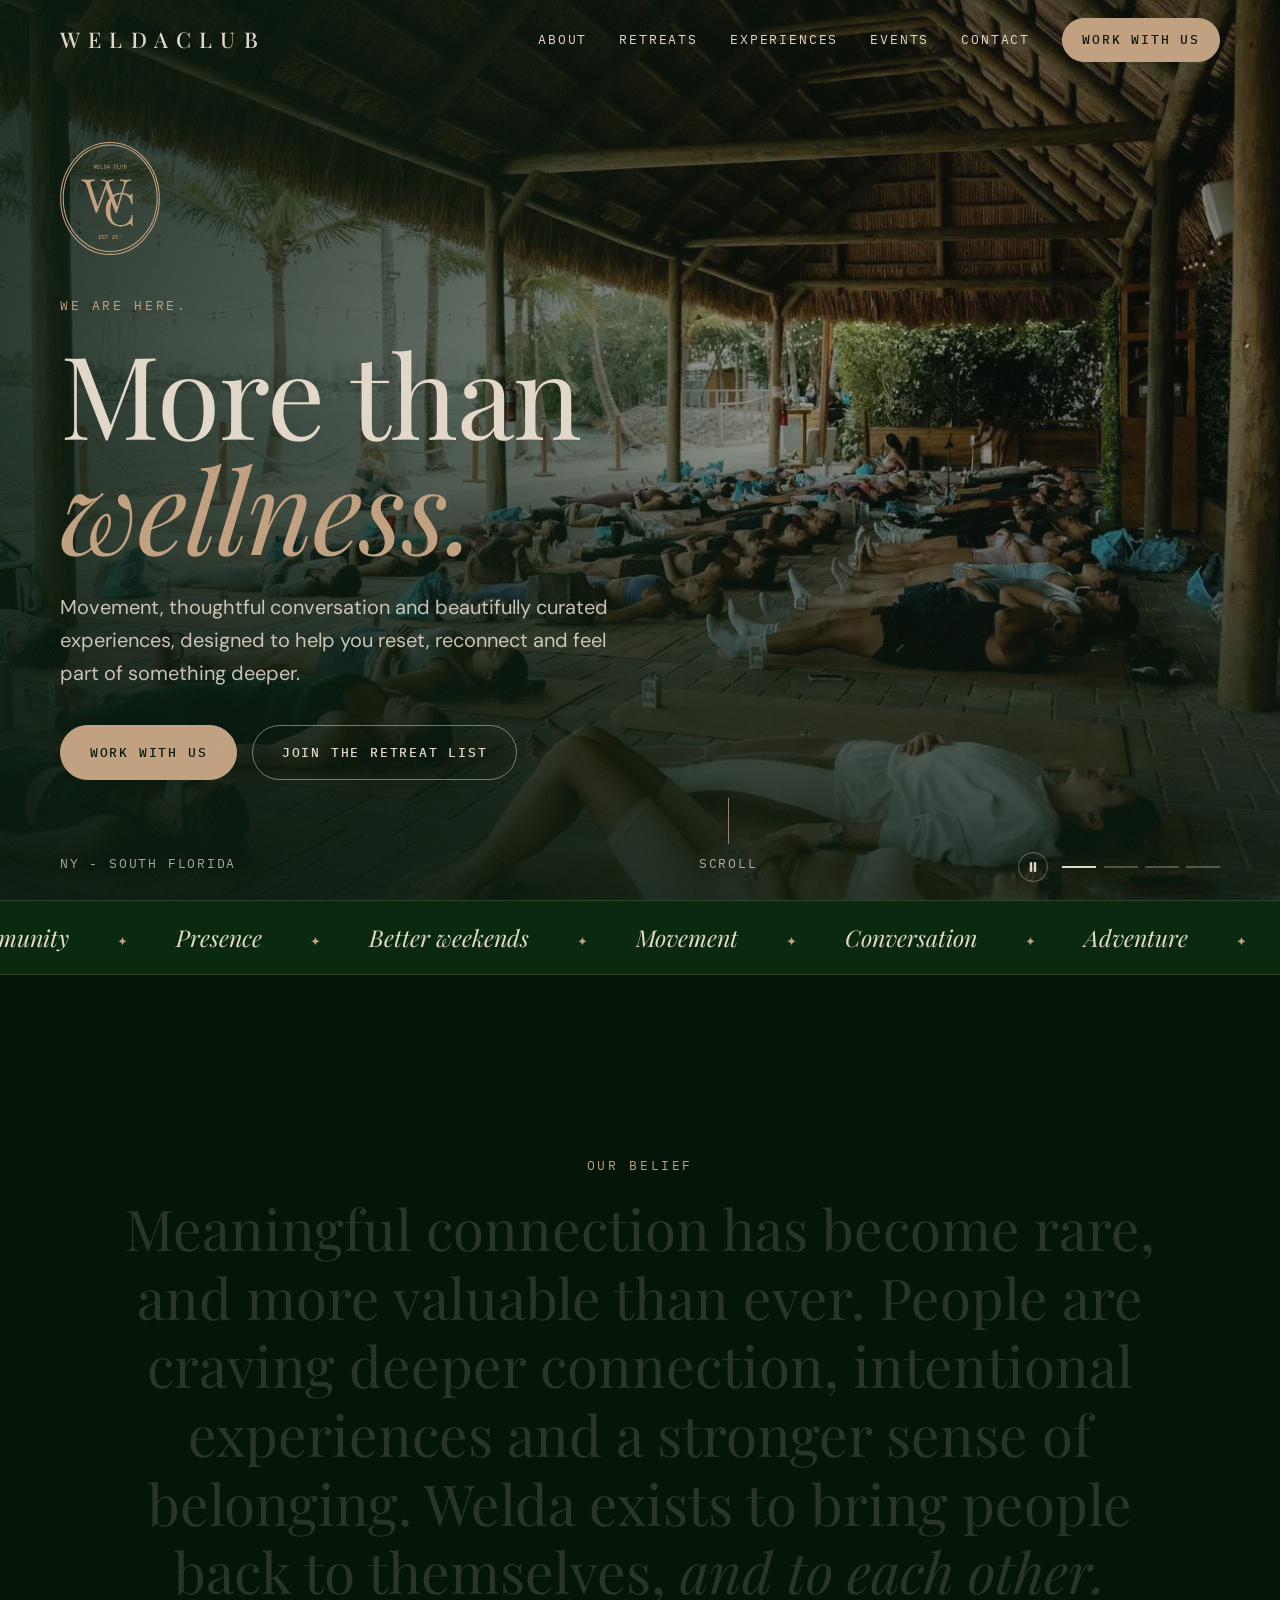
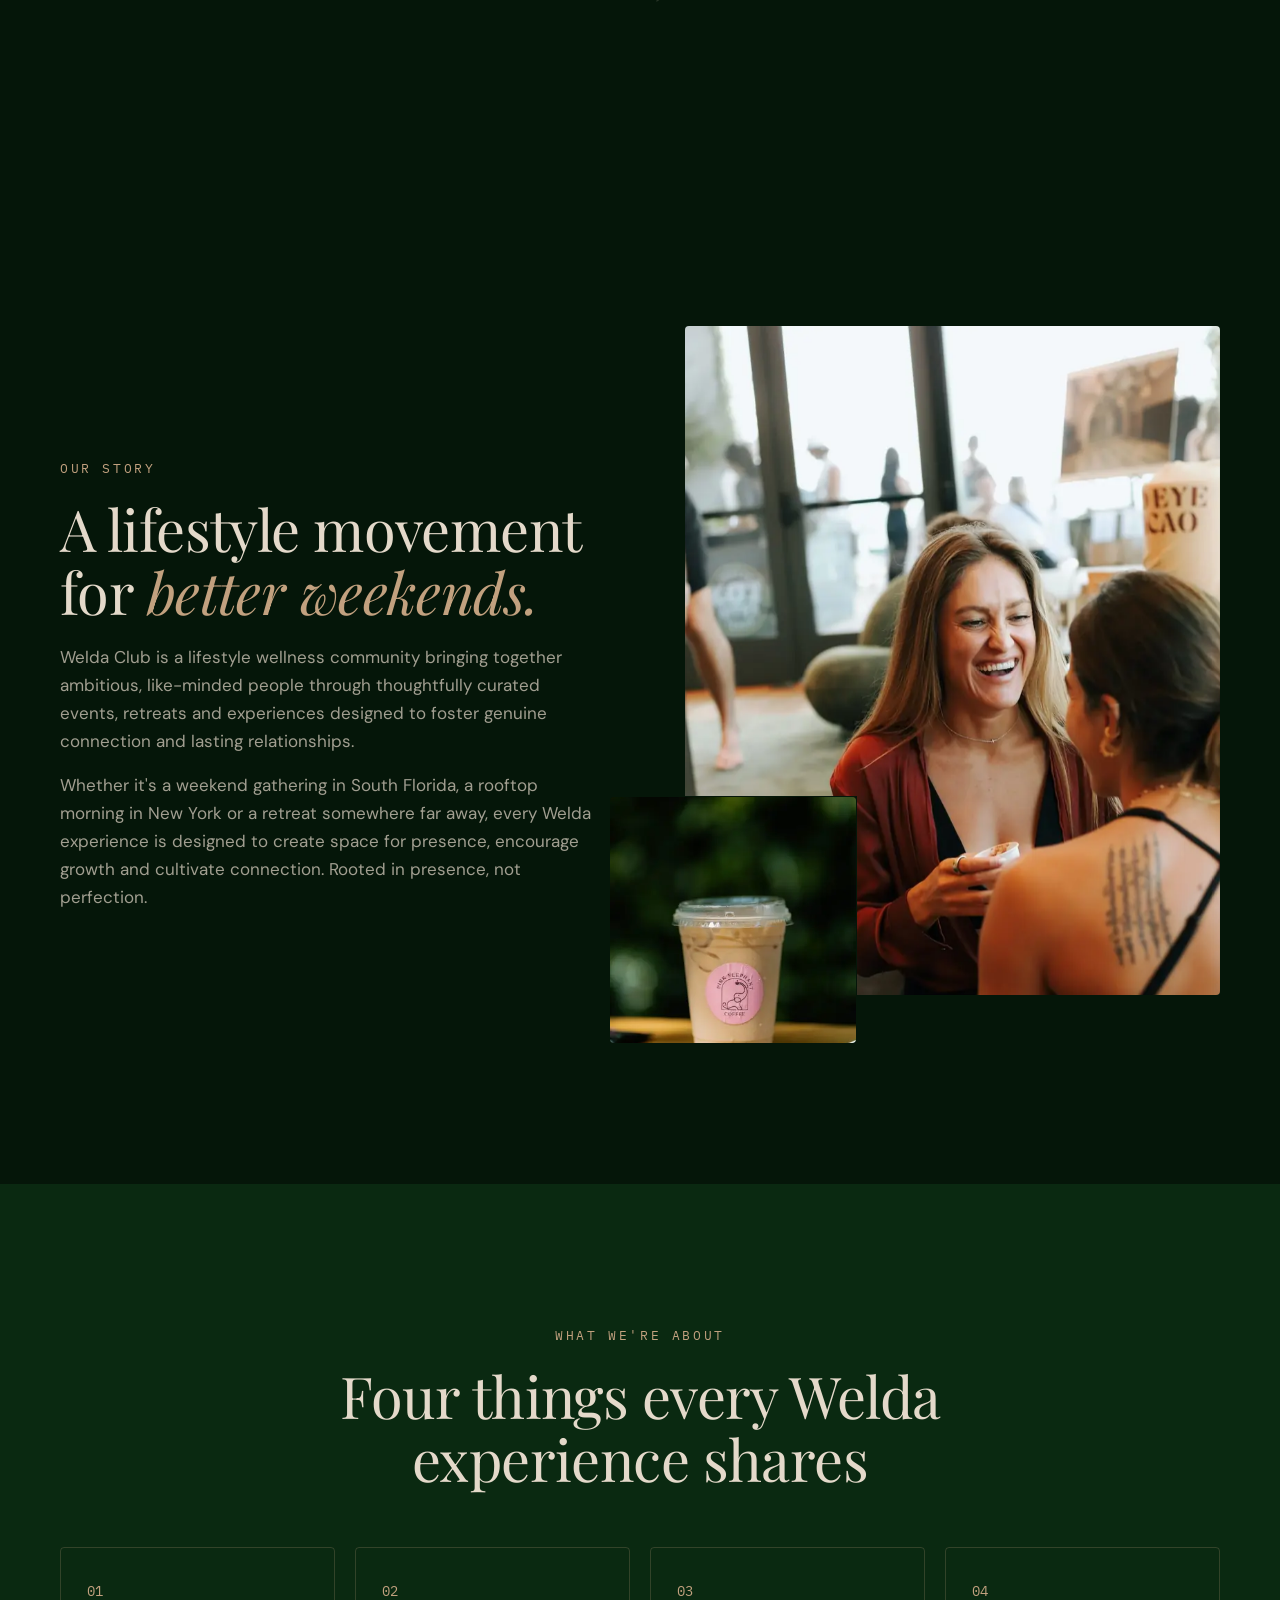
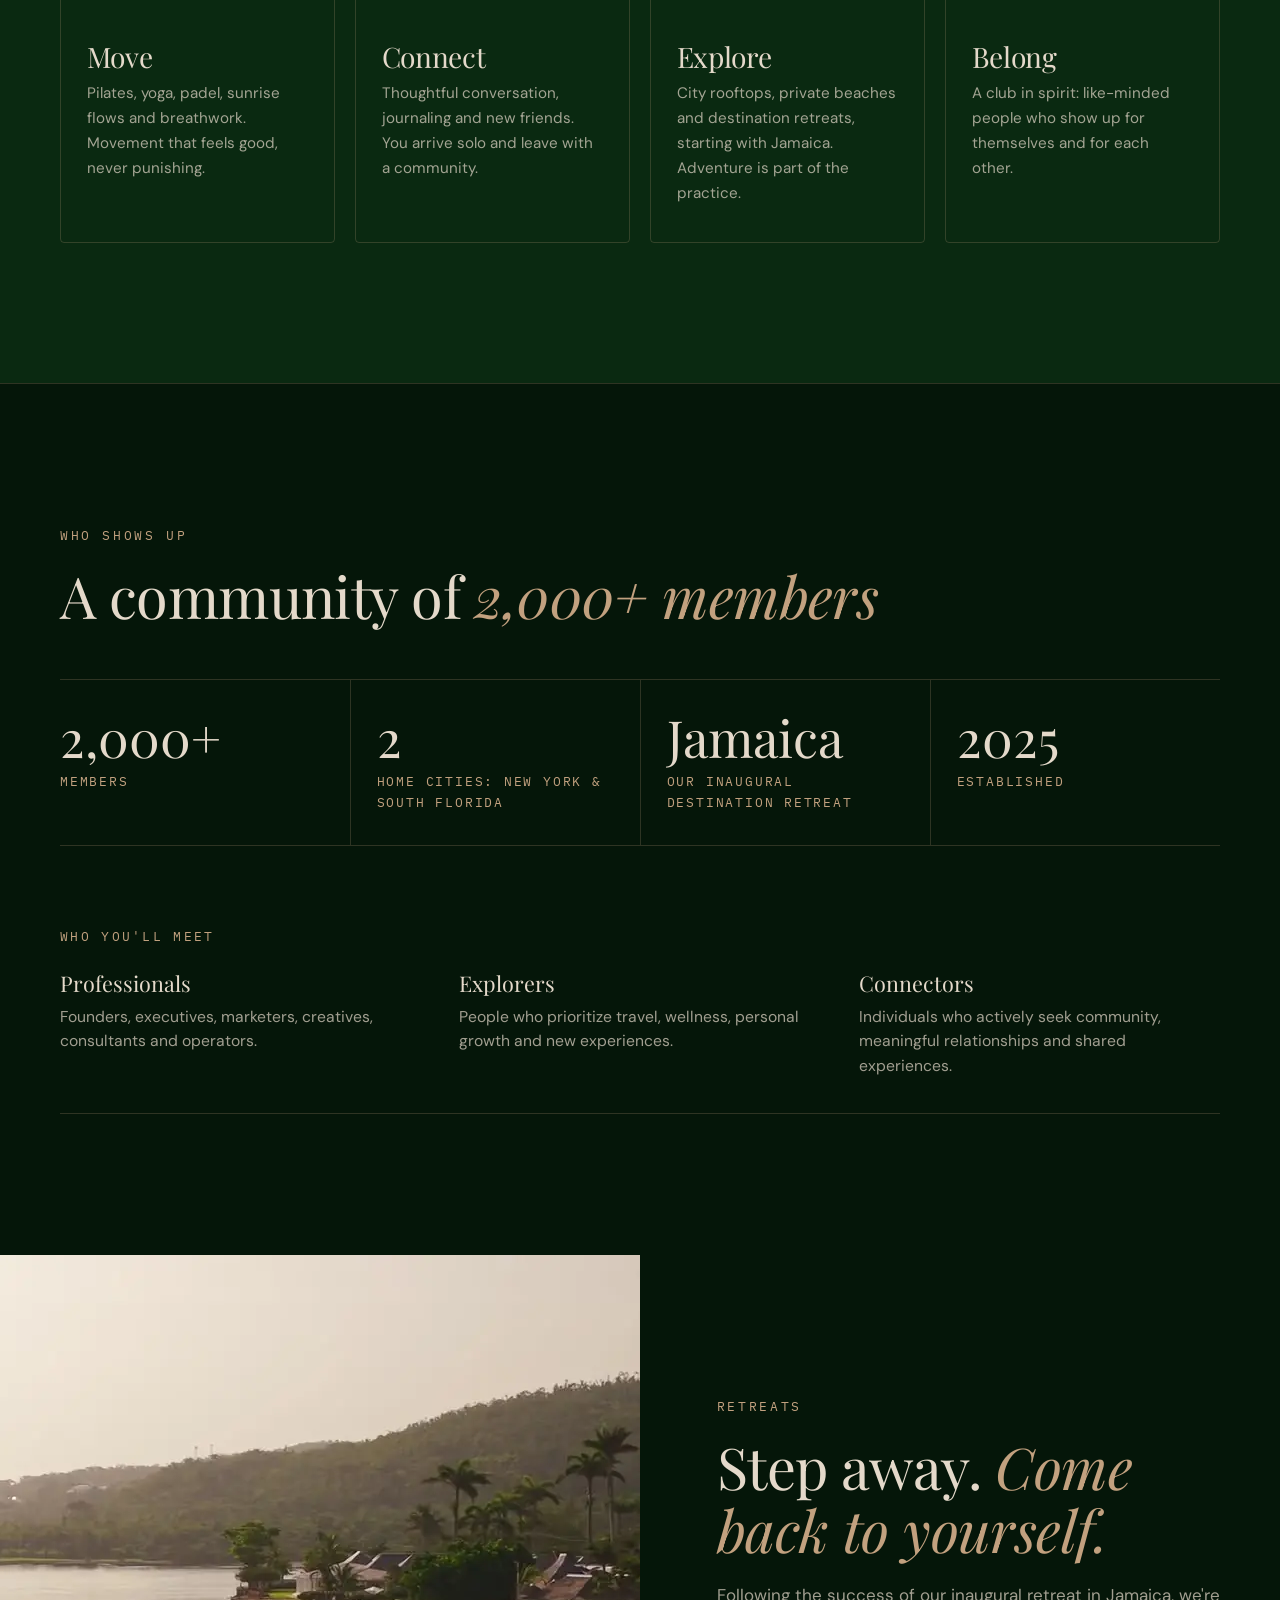
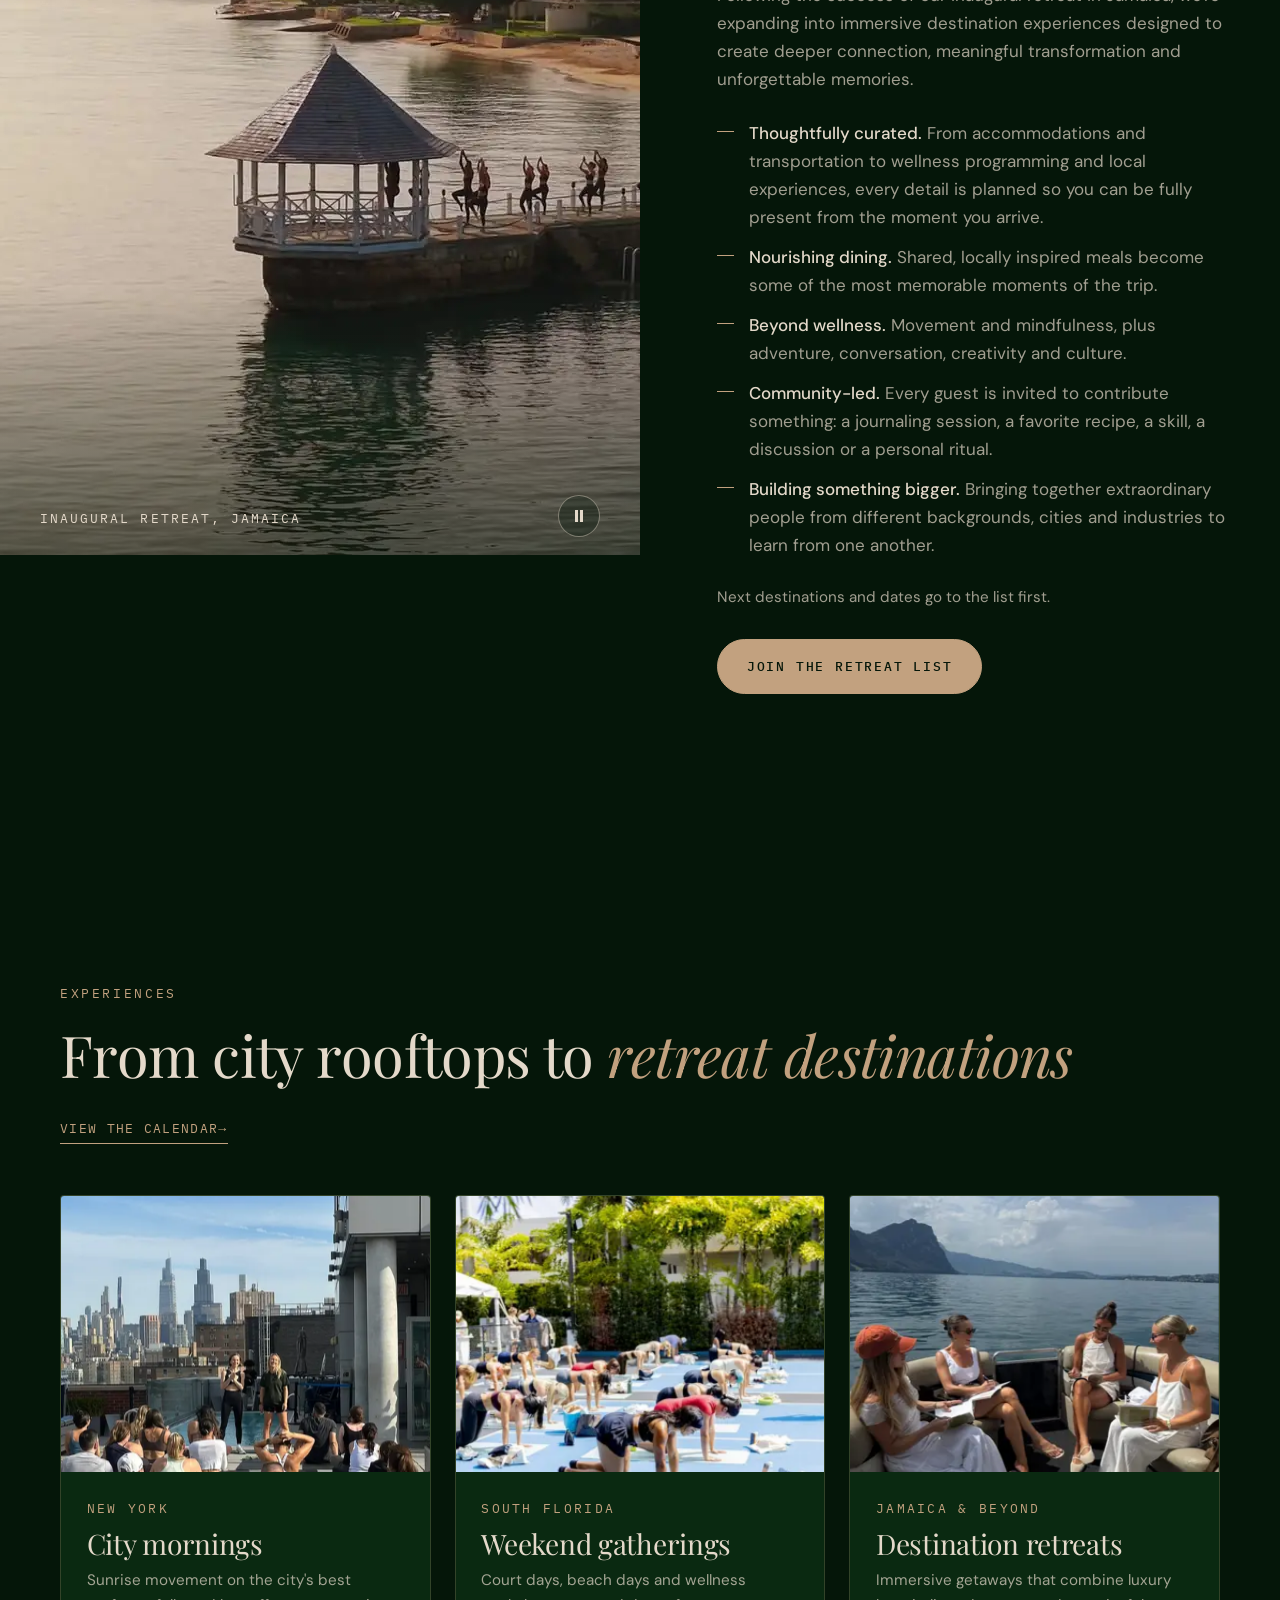
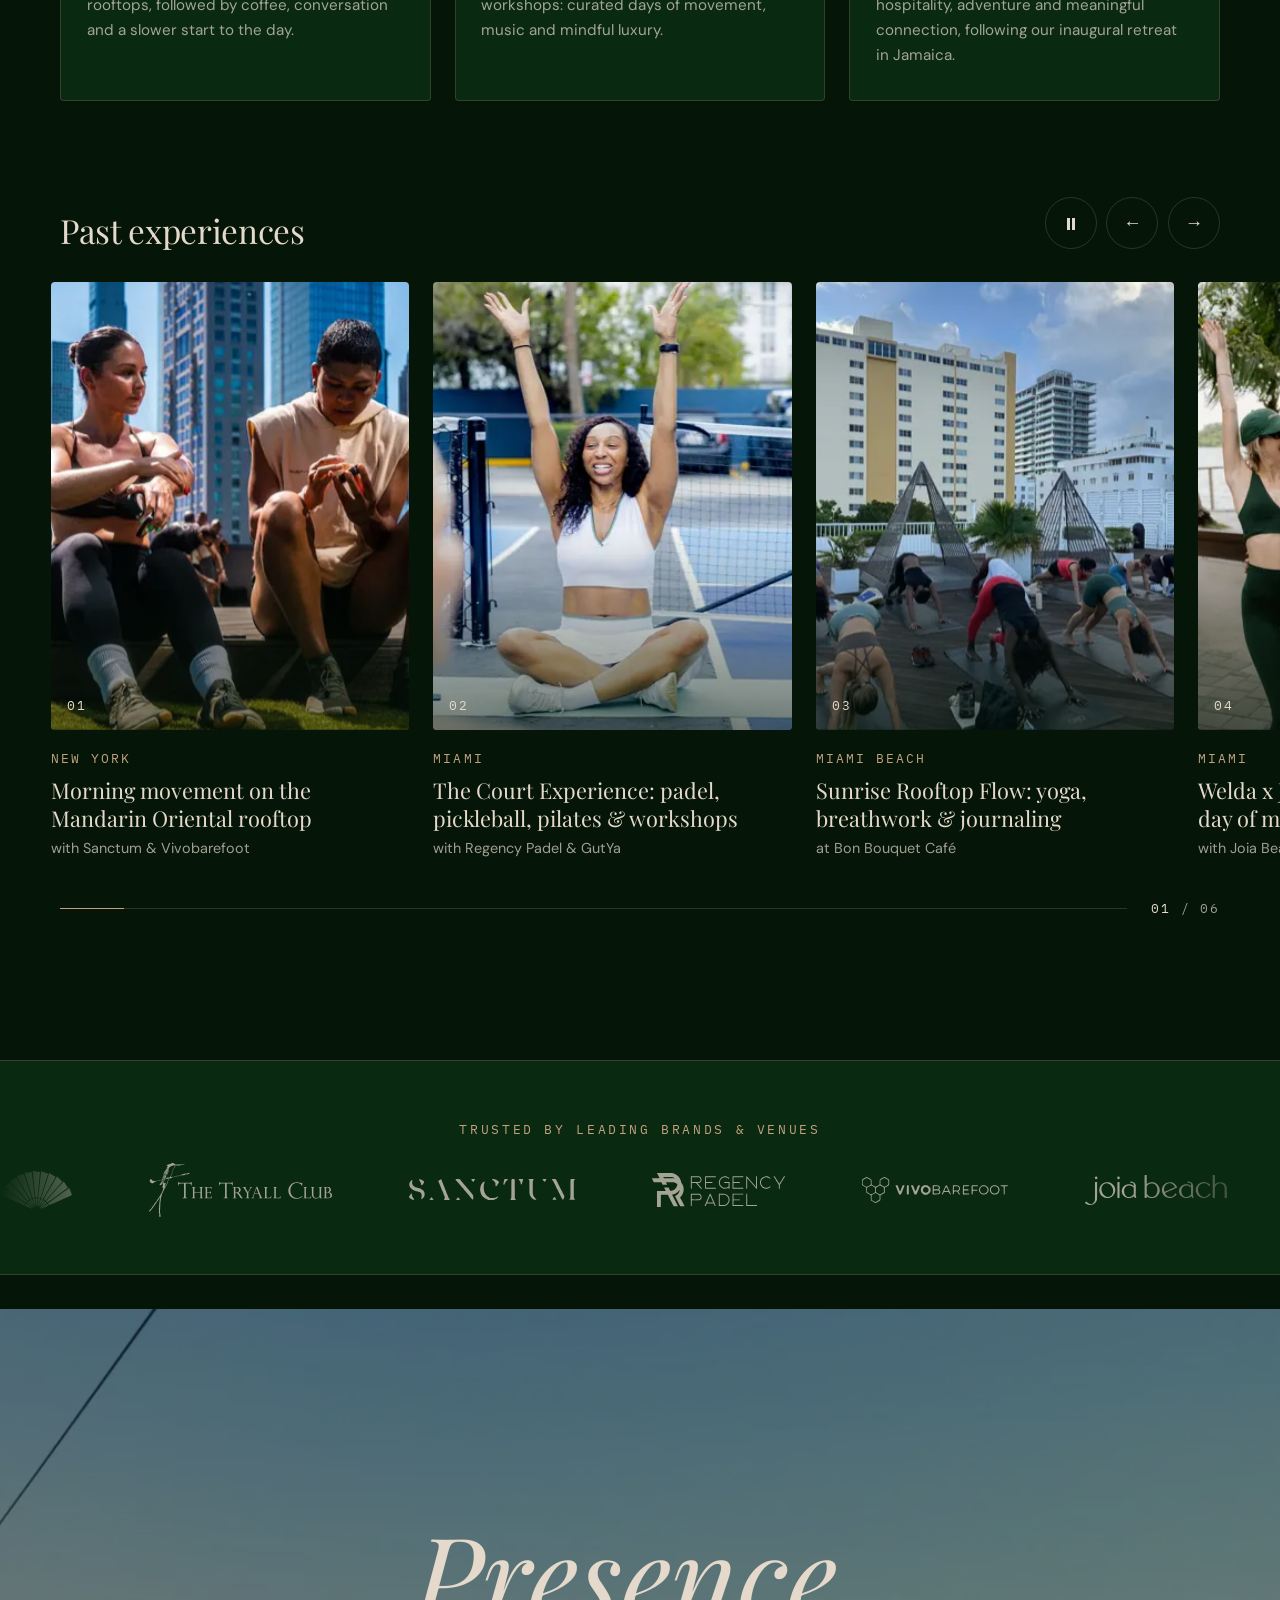
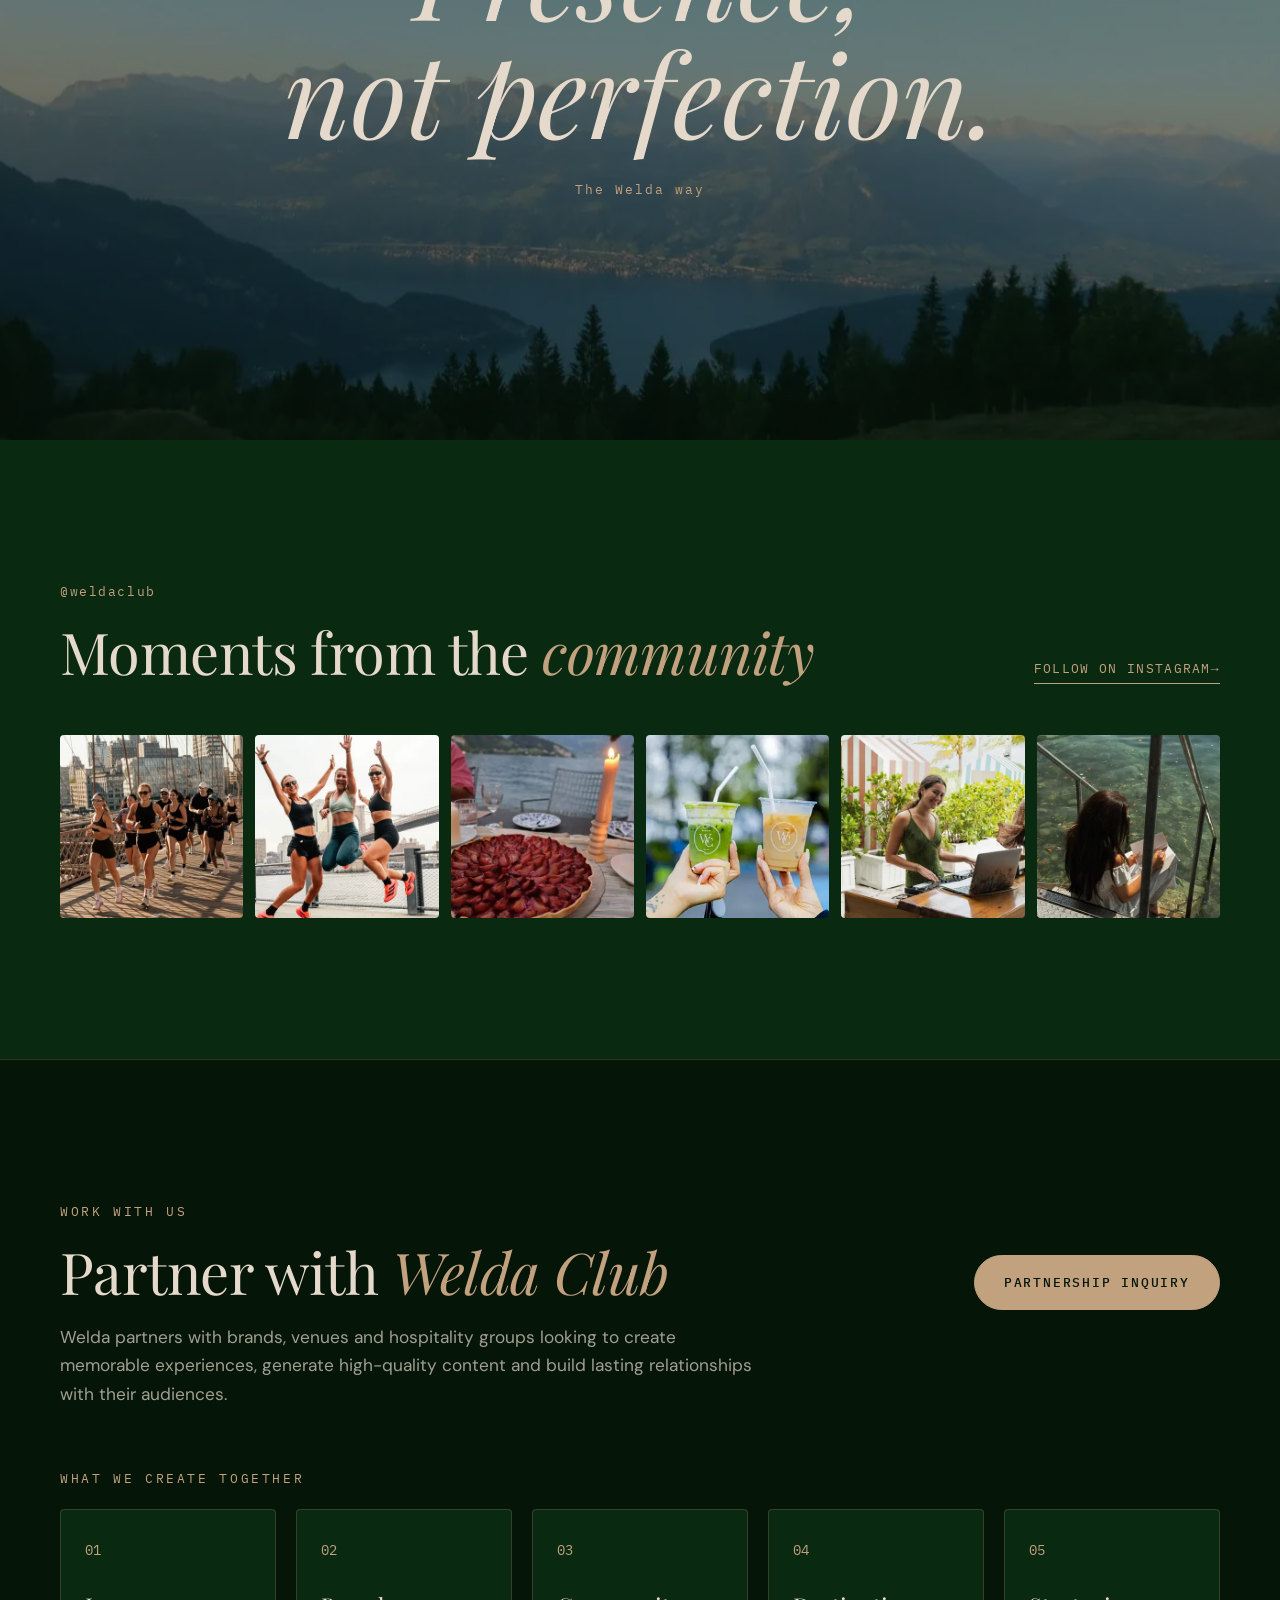
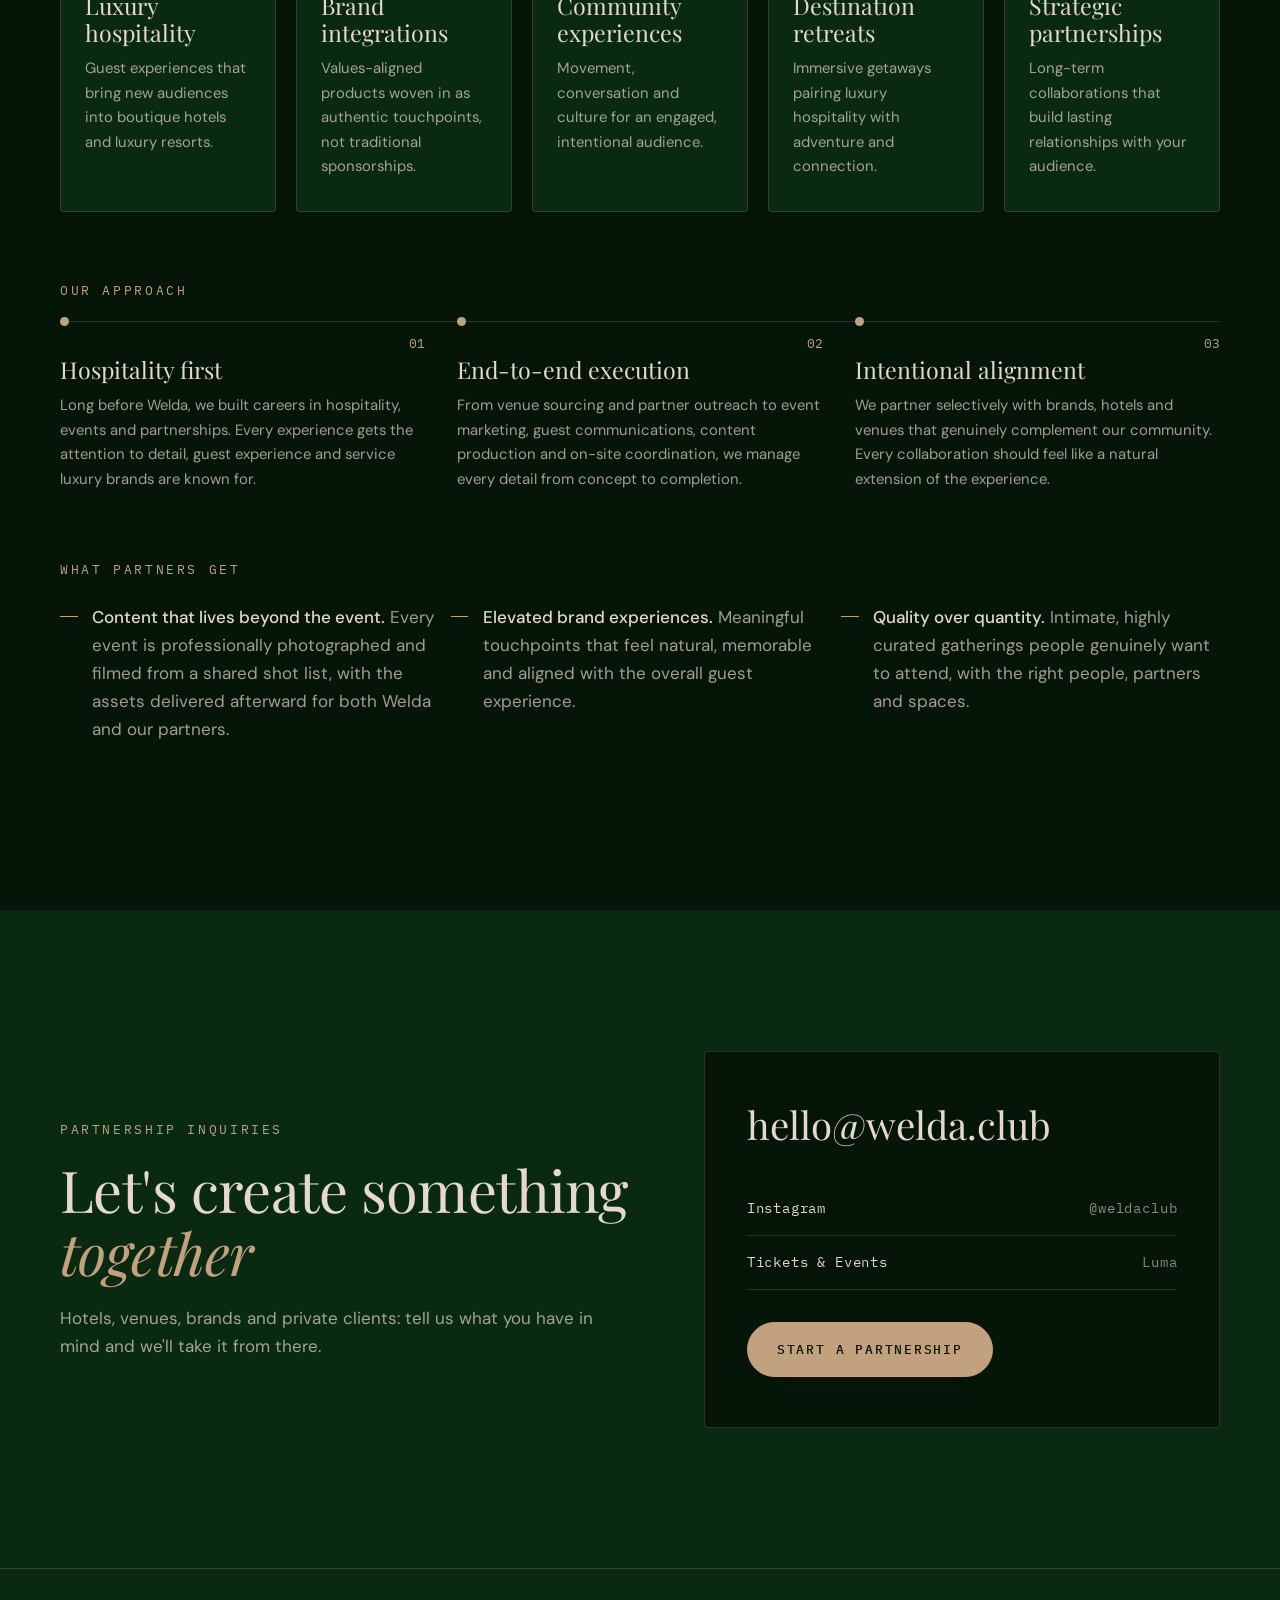
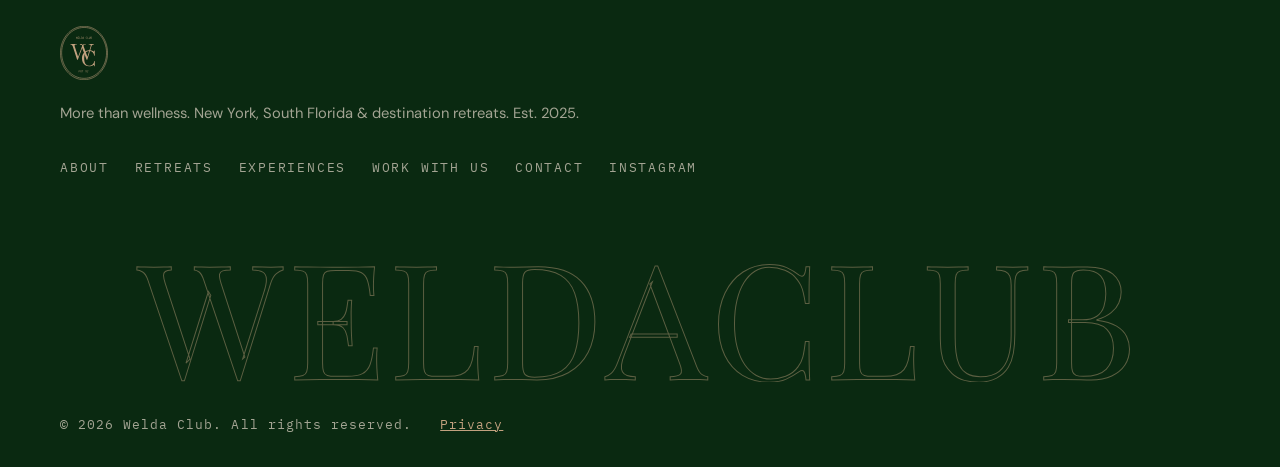
==== commit 9a6871c6: "Turn the top photo into a four-photo slideshow The hero now crossfades between four photos every 6.5" ====
--- a/index.html
+++ b/index.html
@@ -109,7 +109,12 @@
     <!-- ============ HERO ============ -->
     <section class="hero">
       <div class="hero__media" data-speed="0.25">
-        <div class="hero__img"><img src="/assets/images/web/hero-1600.webp" srcset="/assets/images/web/hero-640.webp 640w, /assets/images/web/hero-1024.webp 1024w, /assets/images/web/hero-1600.webp 1600w, /assets/images/web/hero-2400.webp 2400w" sizes="100vw" width="2400" height="1600" alt="A group resting on mats in savasana under a thatched beachfront pavilion in South Florida" fetchpriority="high" decoding="async"></div>
+        <div class="hero__img" data-hero-slides>
+          <img class="hero__slide is-active" src="/assets/images/web/hero-1600.webp" srcset="/assets/images/web/hero-640.webp 640w, /assets/images/web/hero-1024.webp 1024w, /assets/images/web/hero-1600.webp 1600w, /assets/images/web/hero-2400.webp 2400w" sizes="100vw" width="2400" height="1600" alt="A group resting on mats in savasana under a thatched beachfront pavilion in South Florida" fetchpriority="high" decoding="async">
+          <img class="hero__slide" data-src="/assets/images/web/hero-2-1600.webp" data-srcset="/assets/images/web/hero-2-640.webp 640w, /assets/images/web/hero-2-1024.webp 1024w, /assets/images/web/hero-2-1600.webp 1600w, /assets/images/web/hero-2-1920.webp 1920w" sizes="100vw" width="1920" height="1080" alt="Guests holding tree pose along a seaside pier at dusk in Jamaica" aria-hidden="true" decoding="async">
+          <img class="hero__slide" data-src="/assets/images/web/hero-3-1600.webp" data-srcset="/assets/images/web/hero-3-640.webp 640w, /assets/images/web/hero-3-1024.webp 1024w, /assets/images/web/hero-3-1600.webp 1600w, /assets/images/web/hero-3-1920.webp 1920w" sizes="100vw" width="1920" height="1080" alt="Palm trees silhouetted against a golden sunset over the sea in Jamaica" aria-hidden="true" decoding="async">
+          <img class="hero__slide" data-src="/assets/images/web/hero-4-1600.webp" data-srcset="/assets/images/web/hero-4-640.webp 640w, /assets/images/web/hero-4-1024.webp 1024w, /assets/images/web/hero-4-1600.webp 1600w, /assets/images/web/hero-4-1920.webp 1920w" sizes="100vw" width="1920" height="1080" alt="Guests resting under blankets during a sound bath in Jamaica" aria-hidden="true" decoding="async">
+        </div>
       </div>
       <div class="hero__content">
         <span class="monogram hero__mark hero-in" style="--d:0" role="img" aria-label="Welda Club monogram"></span>
@@ -127,7 +132,16 @@
       <div class="hero__foot hero-in" style="--d:6" aria-hidden="true">
         <span>NY - South Florida</span>
         <span class="hero__scroll"><i></i>Scroll</span>
-        <span>Mindful living.</span>
+        <span></span>
+      </div>
+      <div class="hero__controls hero-in" style="--d:6">
+        <button class="hero__pause" type="button" aria-pressed="false" aria-label="Pause slideshow"><span class="carousel__play-icon" aria-hidden="true"></span></button>
+        <div class="hero__dots">
+          <button type="button" class="is-active" aria-label="Show photo 1 of 4" aria-current="true"><i></i></button>
+          <button type="button" aria-label="Show photo 2 of 4"><i></i></button>
+          <button type="button" aria-label="Show photo 3 of 4"><i></i></button>
+          <button type="button" aria-label="Show photo 4 of 4"><i></i></button>
+        </div>
       </div>
     </section>
 
--- a/assets/styles.css
+++ b/assets/styles.css
@@ -205,6 +205,28 @@
   transition: transform 2.8s var(--ease-out) var(--hero-delay);
 }
 .is-loaded .hero__img { transform: scale(1); }
+/* Top slideshow: photos crossfade, each with a slow settle */
+.hero__slide {
+  position: absolute; inset: 0; width: 100%; height: 100%; max-width: none; object-fit: cover; object-position: var(--pos, center);
+  opacity: 0; transform: scale(1.07); transition: opacity 1.8s var(--ease-inout), transform 9s linear;
+}
+.hero__slide.is-active { opacity: 1; transform: scale(1); }
+.hero__controls { position: absolute; right: var(--edge); bottom: 1.15rem; z-index: 2; display: flex; align-items: center; gap: .9rem; }
+.hero__dots { display: flex; gap: .45rem; }
+.hero__dots button { width: 34px; height: 24px; padding: 0; border: 0; background: none; cursor: pointer; display: grid; align-items: center; }
+.hero__dots i { display: block; height: 2px; background: rgba(228, 217, 202, .3); position: relative; overflow: hidden; }
+.hero__dots i::after { content: ""; position: absolute; inset: 0; background: var(--cream); transform: scaleX(0); transform-origin: left; }
+.hero__dots .is-done i::after { transform: scaleX(1); }
+.hero__dots .is-active i::after { animation: hero-progress var(--hero-dur, 6.5s) linear forwards; }
+.hero__controls.is-paused .hero__dots .is-active i::after { animation-play-state: paused; }
+@keyframes hero-progress { from { transform: scaleX(0); } to { transform: scaleX(1); } }
+@media (max-width: 560px) { .hero__dots button { width: 22px; } .hero__dots { gap: .3rem; } .hero__controls { gap: .6rem; } }
+.hero__dots button:focus-visible { outline: 1px solid var(--gold); outline-offset: 2px; }
+.hero__pause { width: 30px; height: 30px; border-radius: 50%; border: 1px solid rgba(228, 217, 202, .4); background: transparent; color: var(--cream); cursor: pointer; display: grid; place-items: center; transition: background-color .3s, color .3s, border-color .3s; }
+.hero__pause:hover, .hero__pause:focus-visible { background: var(--gold); color: var(--green-black); border-color: var(--gold); }
+.hero__pause .carousel__play-icon { transform: scale(.8); }
+.hero__controls.is-paused .hero__pause .carousel__play-icon::before { left: 2px; width: 0; height: 0; background: none; border-style: solid; border-width: 6px 0 6px 10px; border-color: transparent transparent transparent currentColor; }
+.hero__controls.is-paused .hero__pause .carousel__play-icon::after { display: none; }
 .hero__media::after { content: ""; position: absolute; inset: 0;
   background:
     linear-gradient(90deg, rgba(5,22,9,.82) 0%, rgba(5,22,9,.55) 38%, rgba(5,22,9,.1) 70%, rgba(5,22,9,0) 100%),
@@ -266,7 +288,7 @@
 .js .manifesto__text em .w.is-on { color: var(--gold); }
 
 /* Photos: real images (with descriptions) filling their frame; the frame's gradient shows while loading */
-.hero__img > img, .parallax-img > img, .event-card__img > div > img, .quote__img > img, .gram__item span > img {
+.parallax-img > img, .event-card__img > div > img, .quote__img > img, .gram__item span > img {
   display: block; width: 100%; height: 100%; max-width: none; object-fit: cover; object-position: var(--pos, center);
 }
 
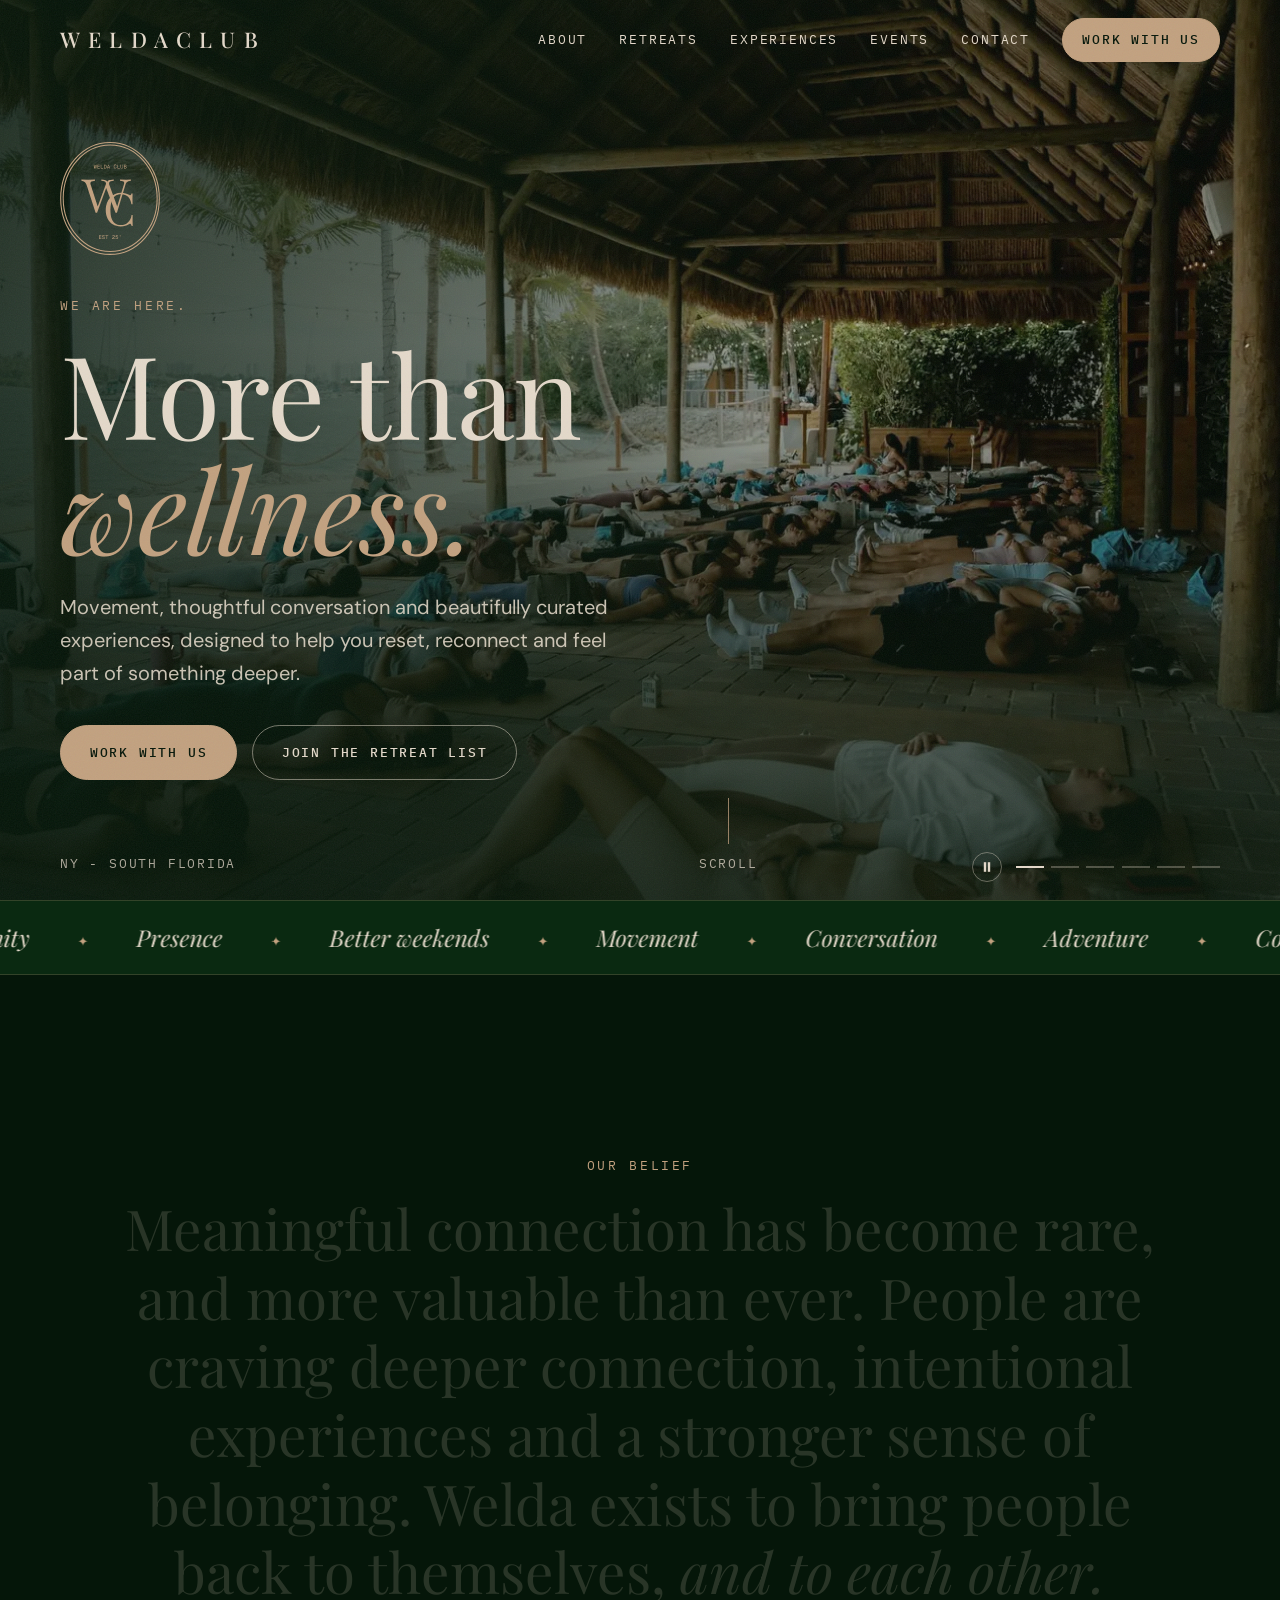
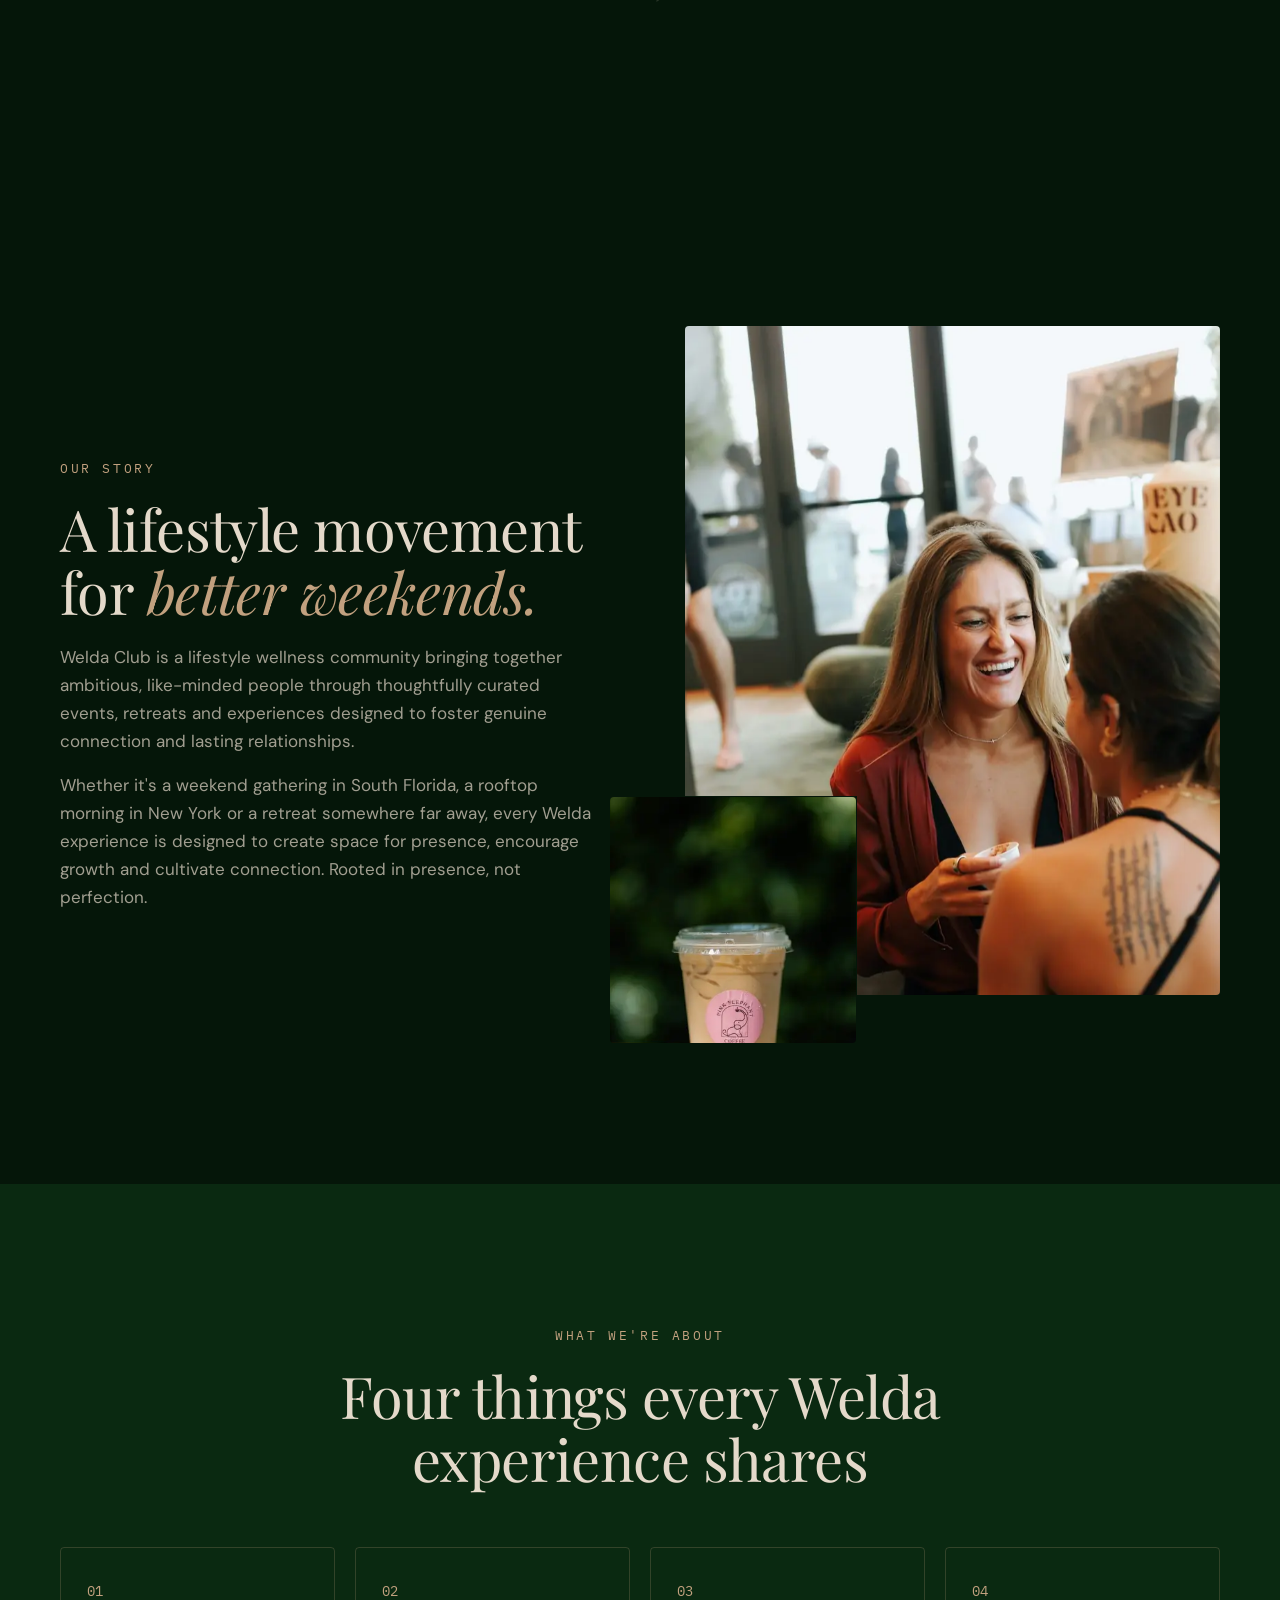
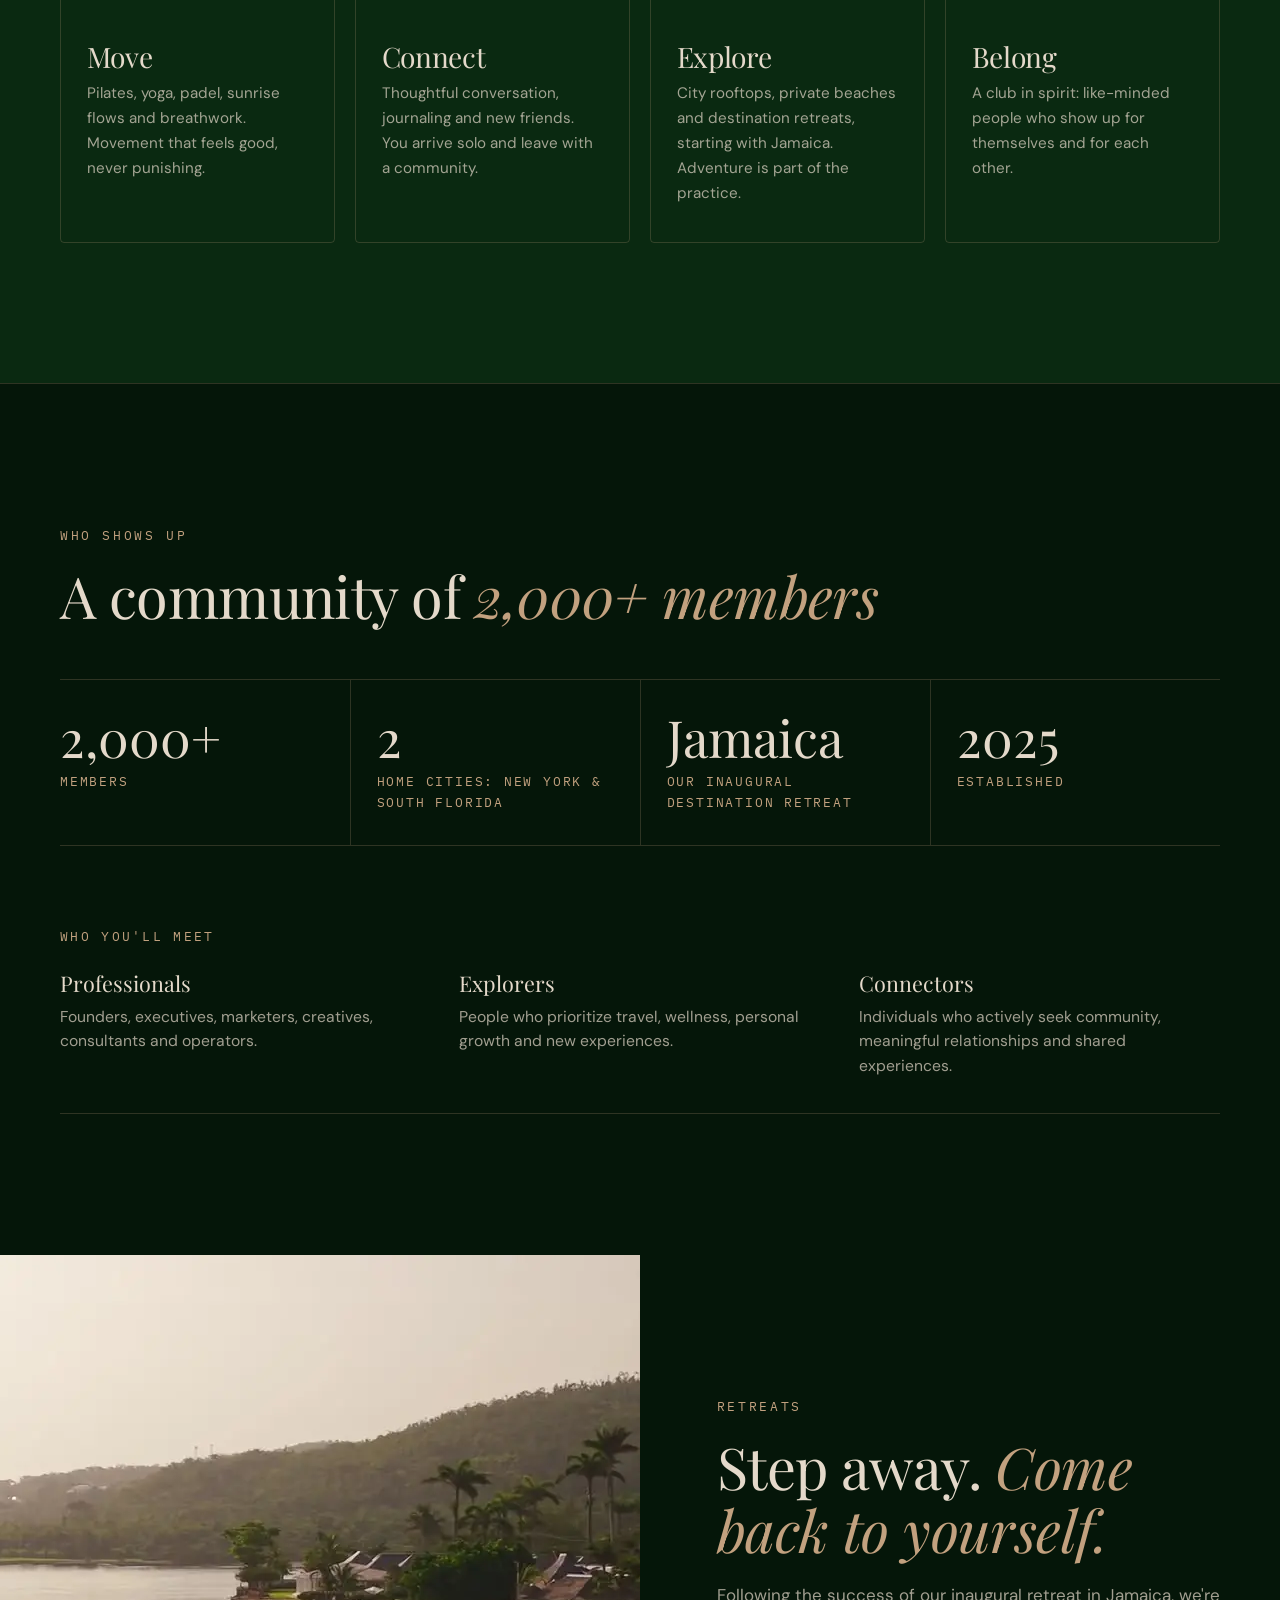
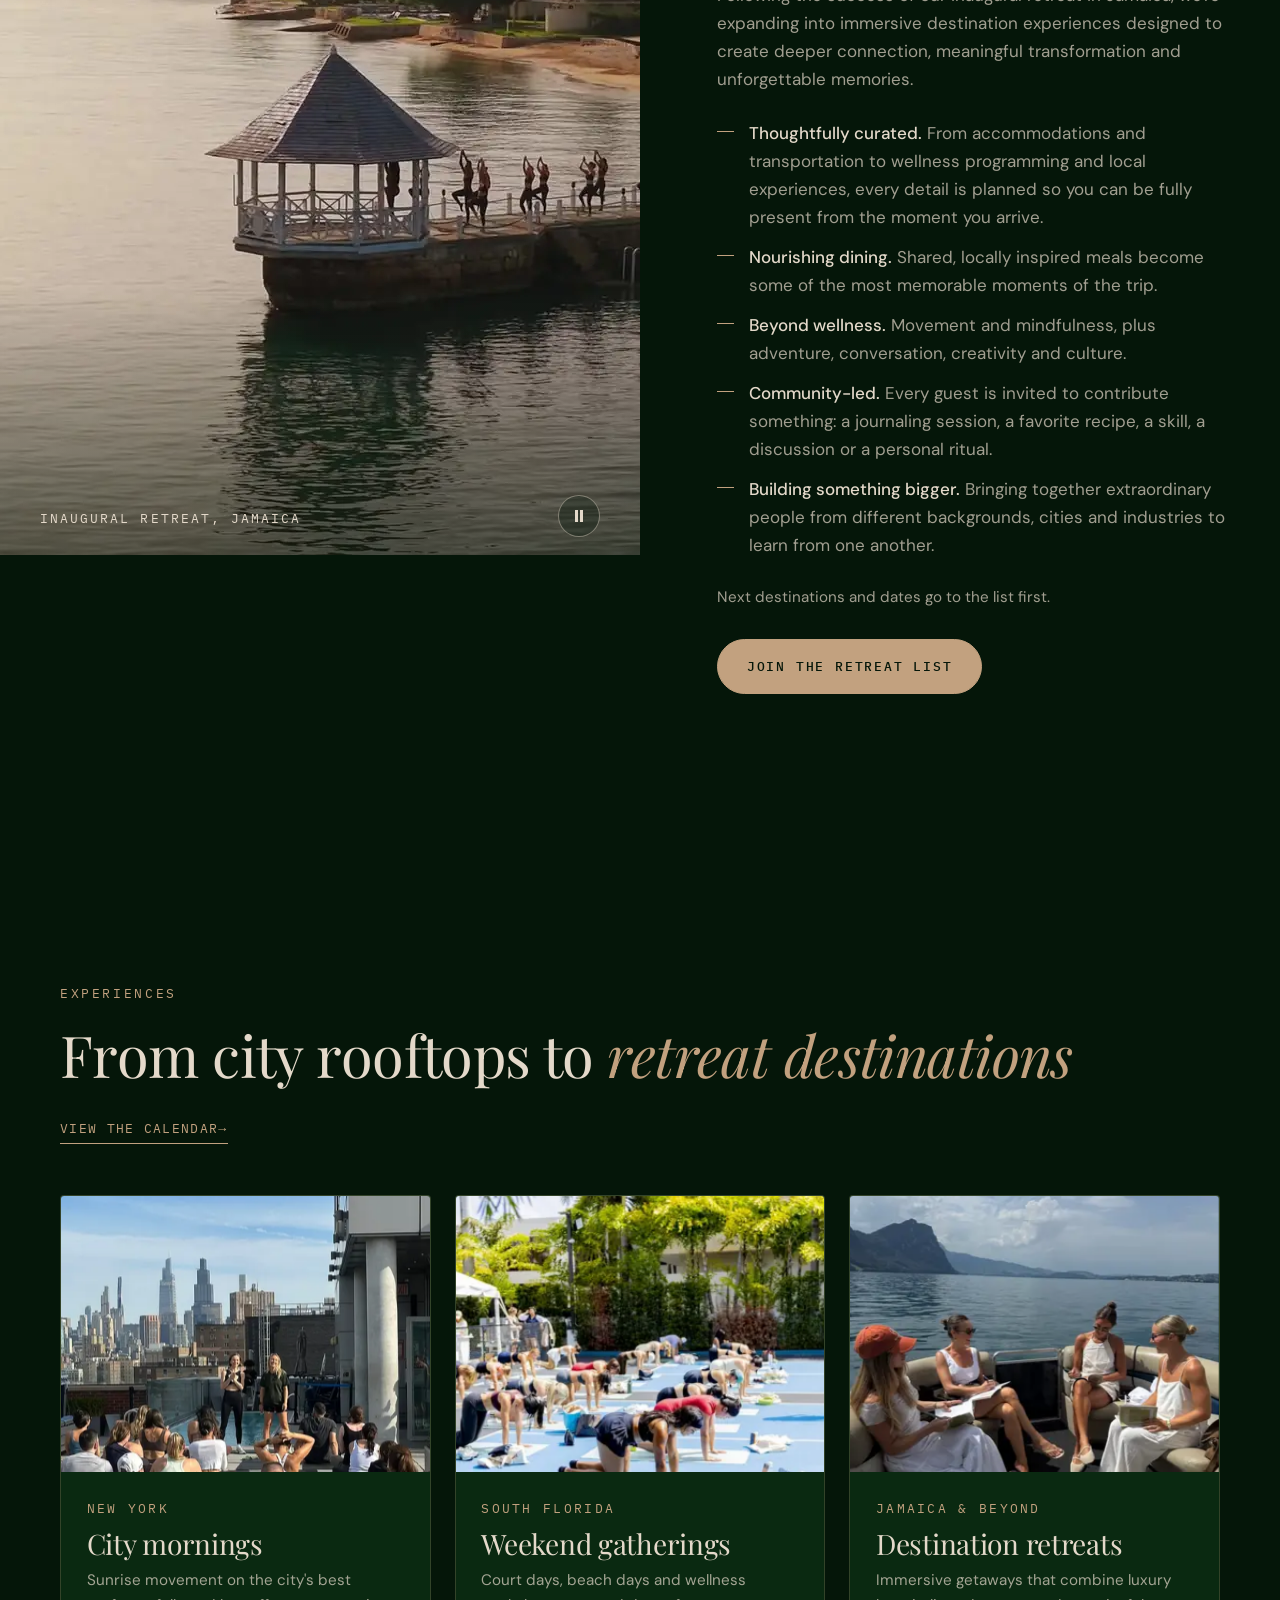
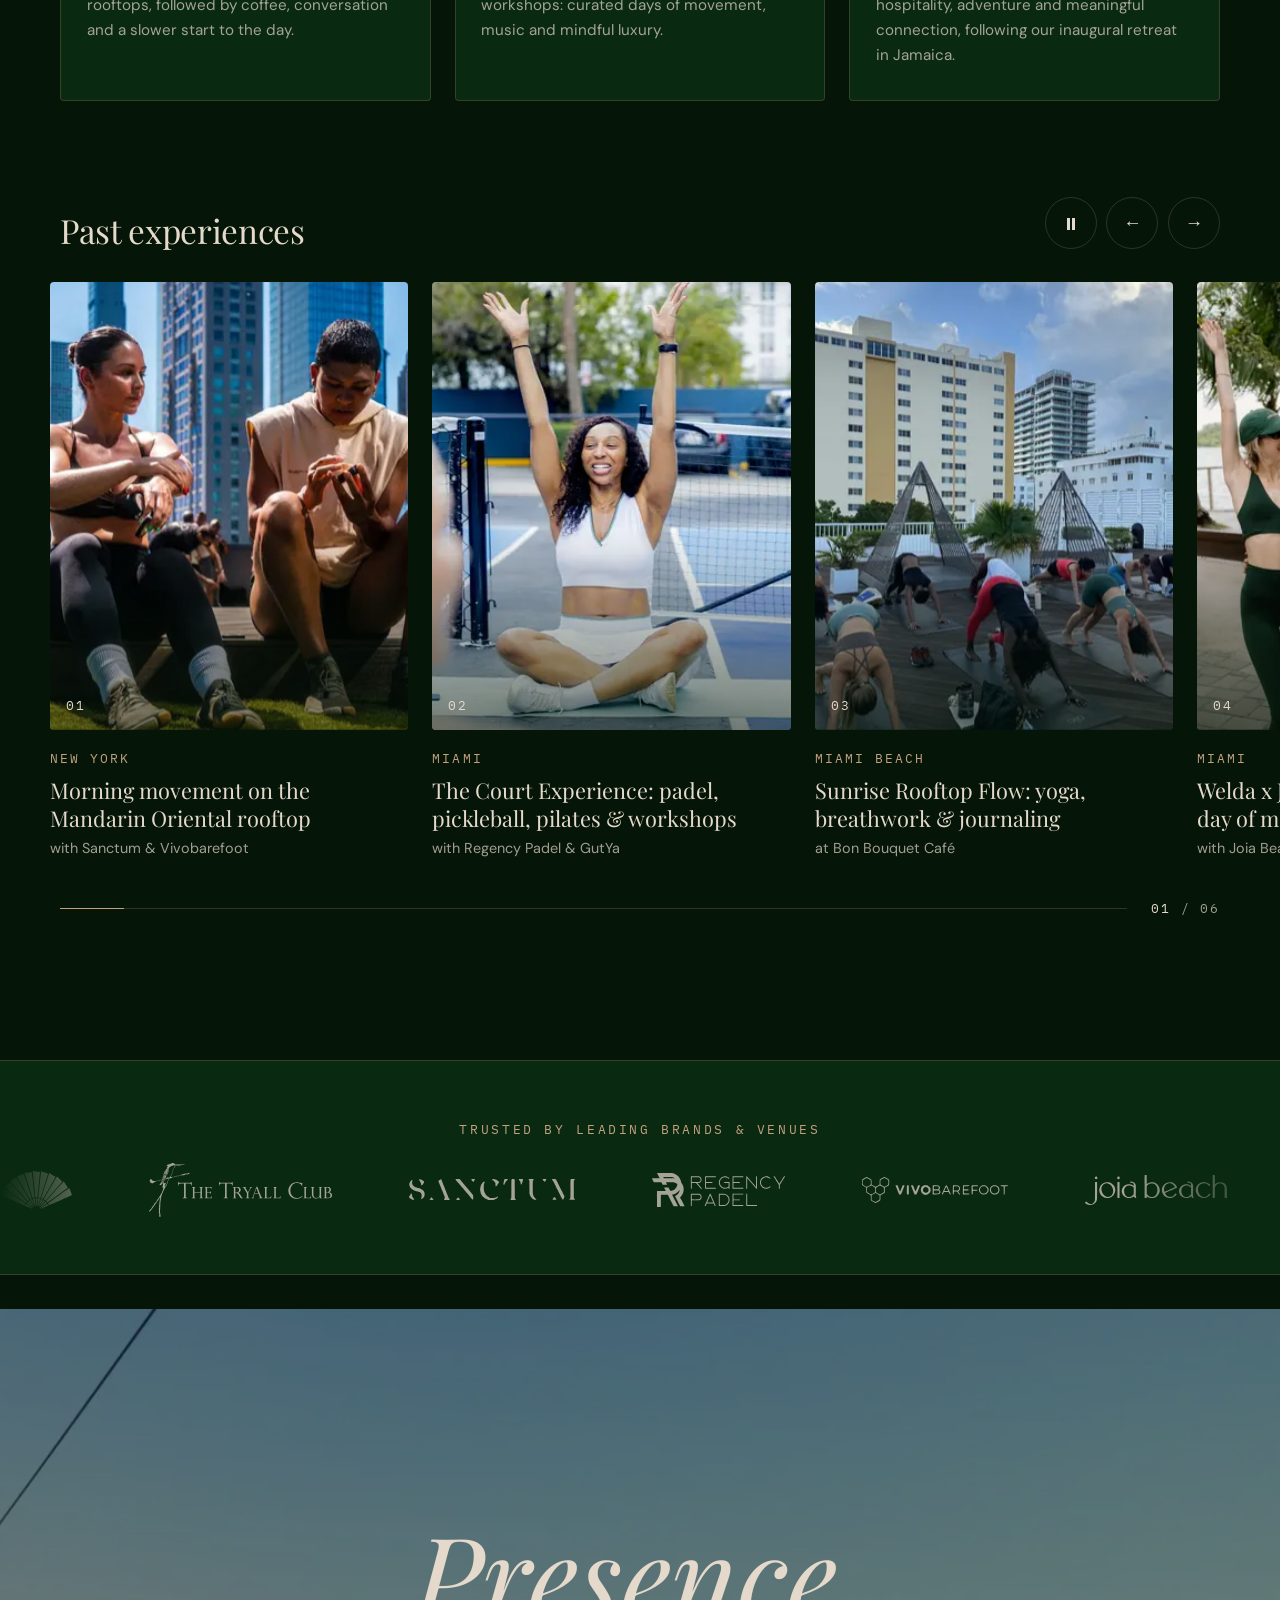
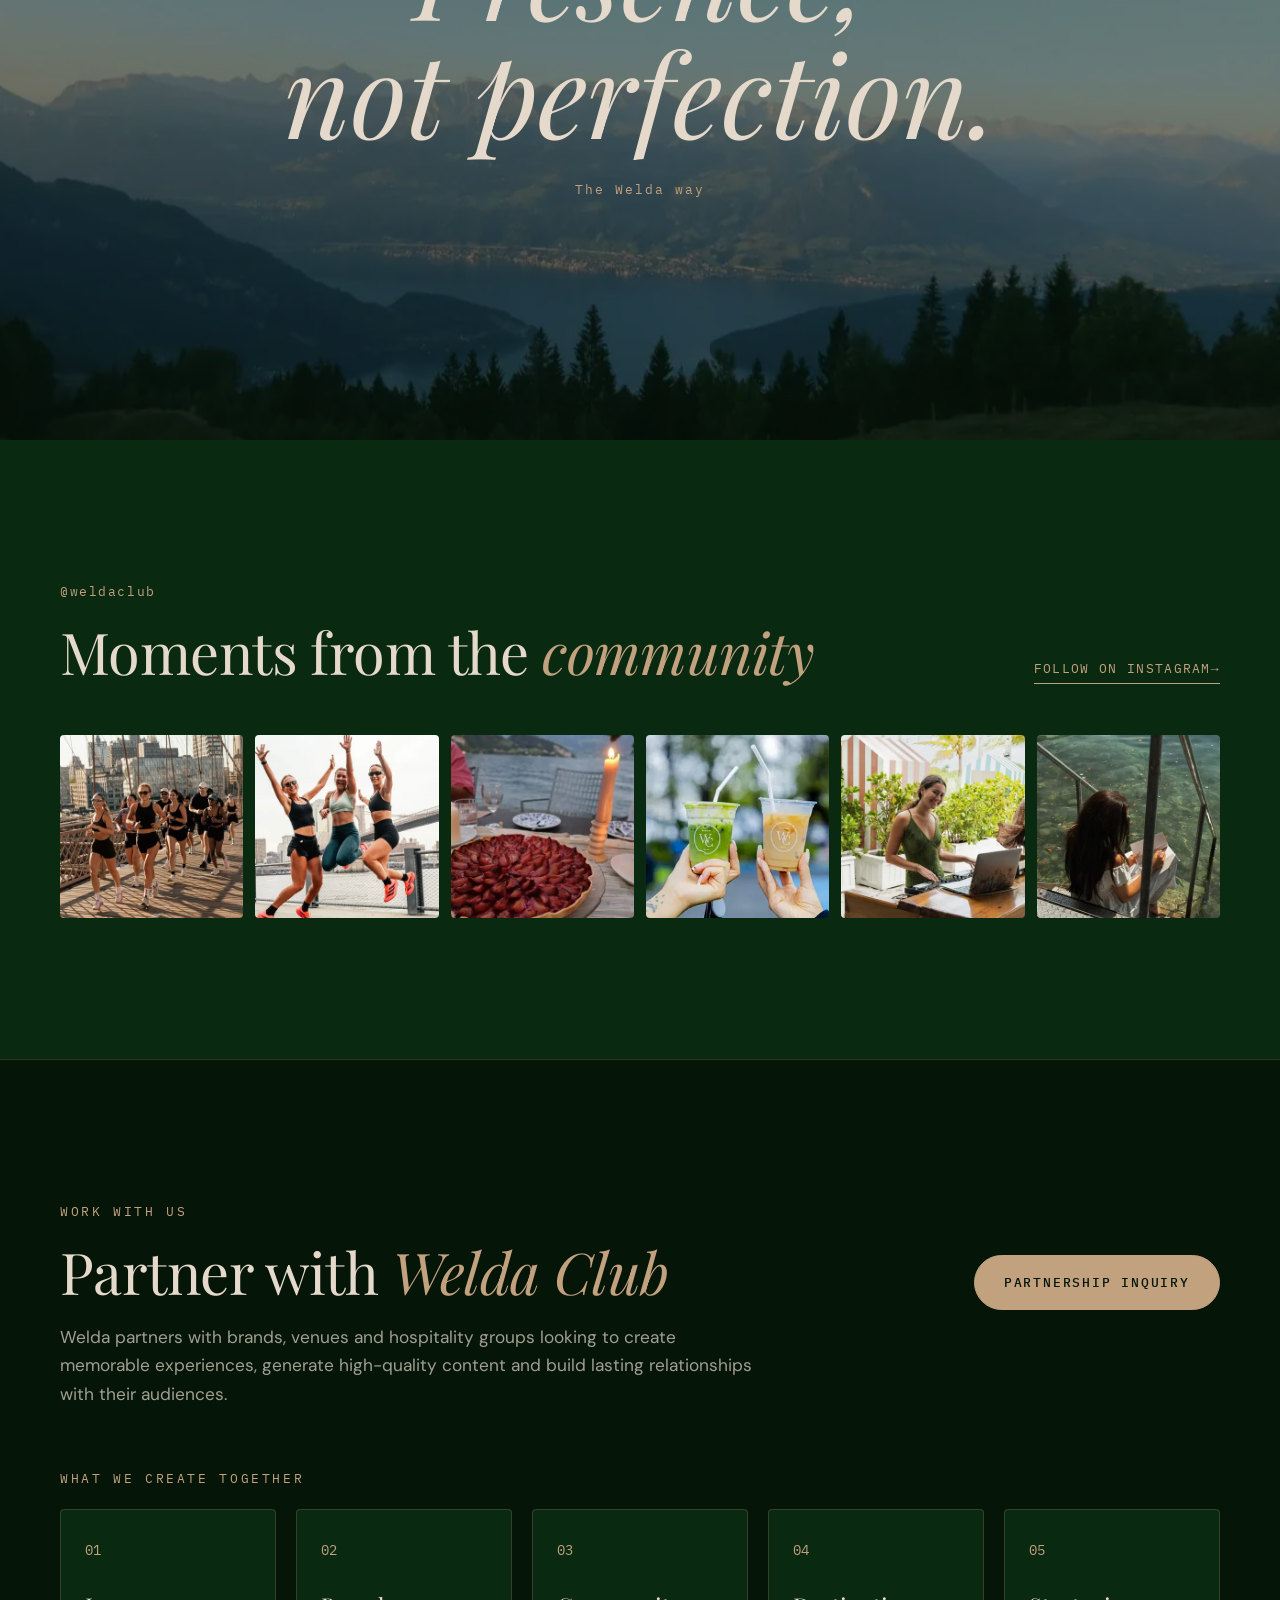
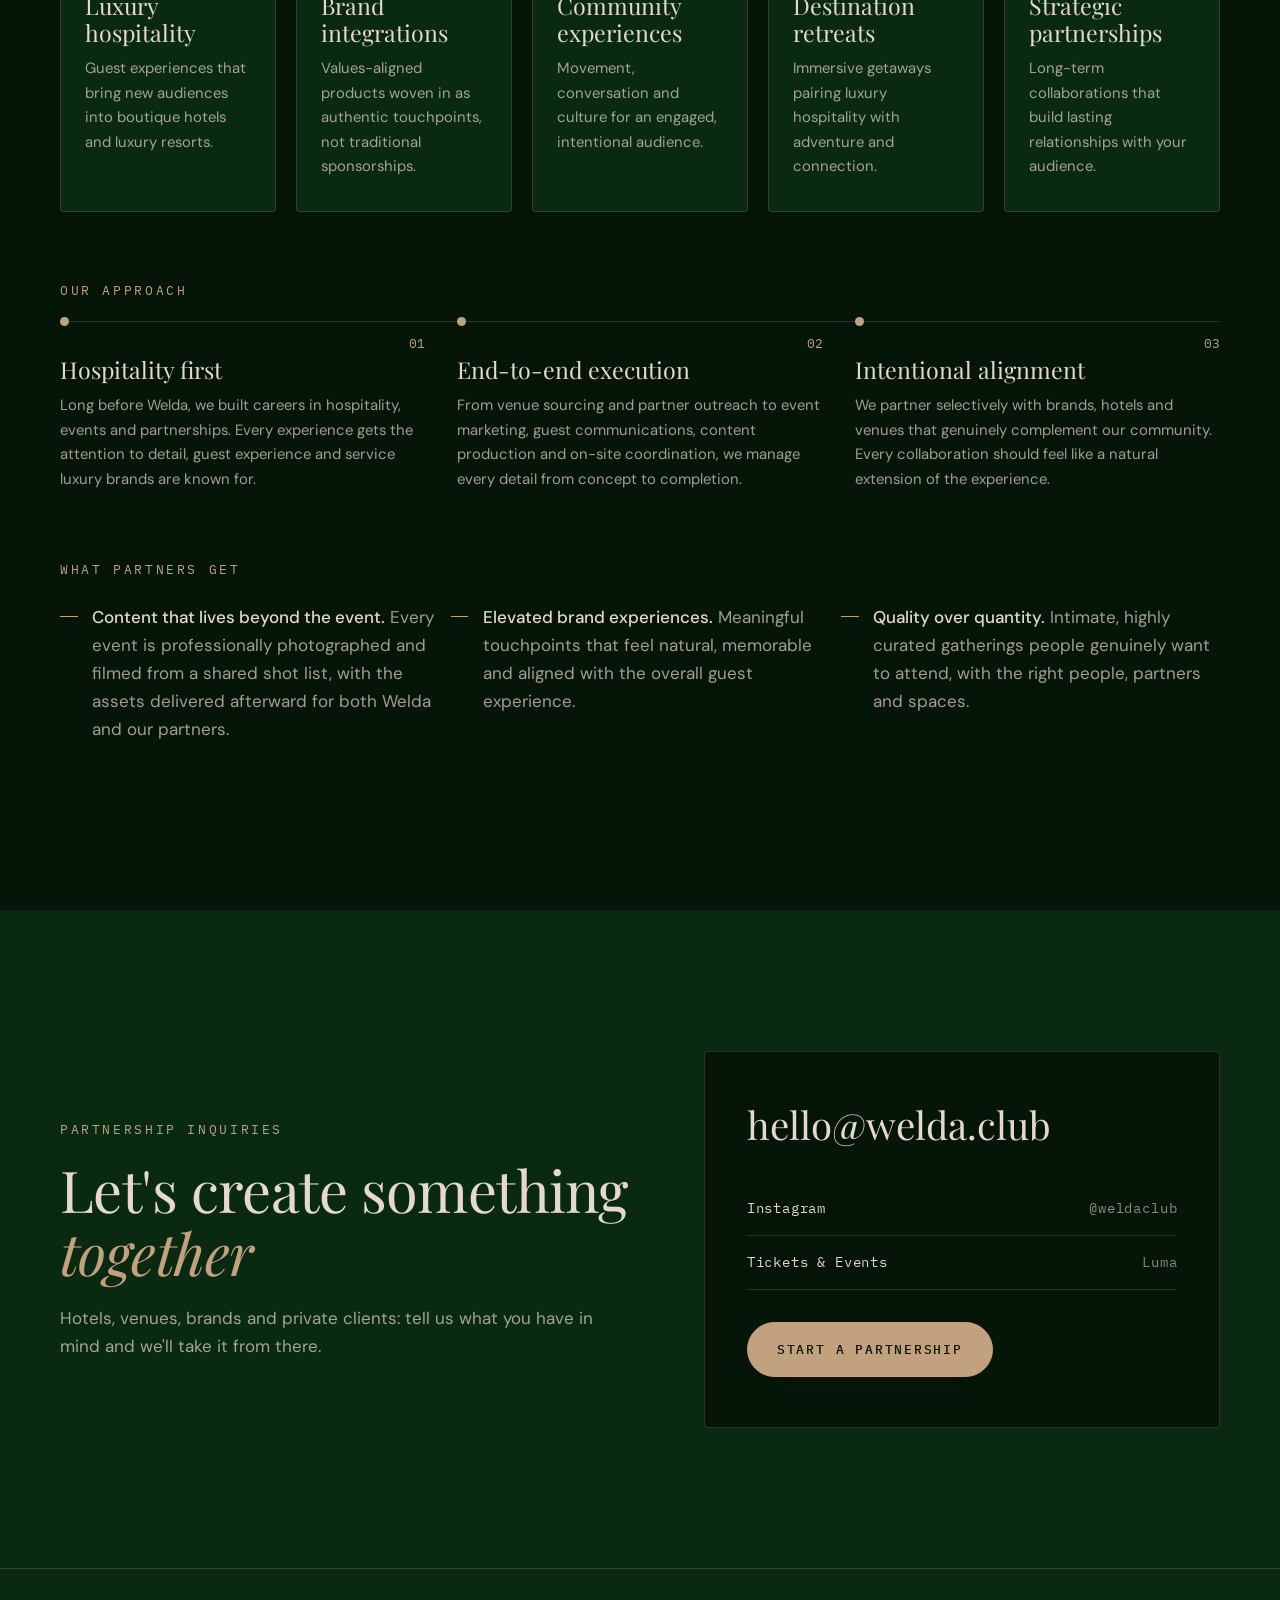
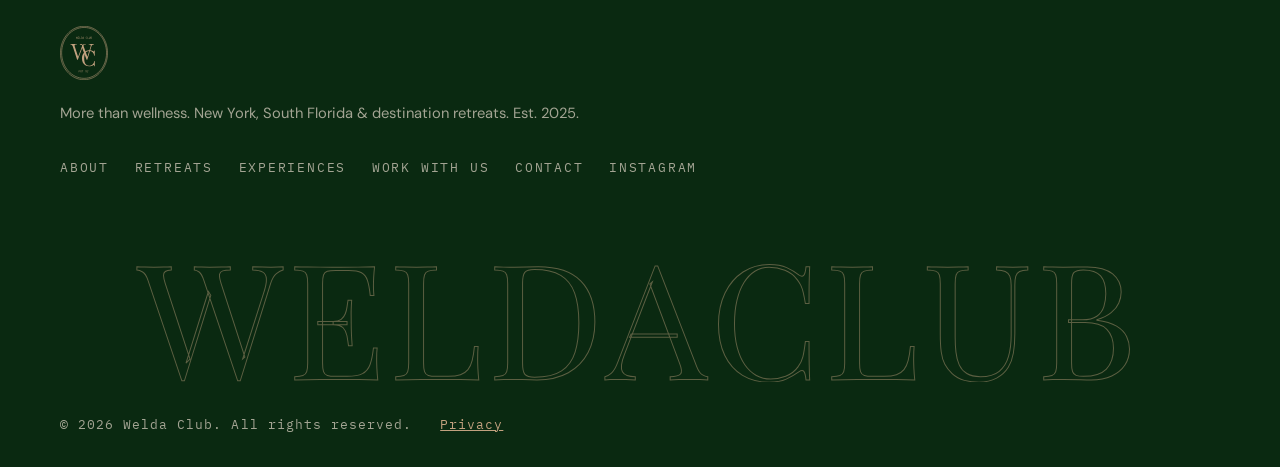
==== commit 7d649913: "Add three new photos to the top slideshow and drop the palm sunset The slideshow now has six photos:" ====
--- a/index.html
+++ b/index.html
@@ -112,8 +112,10 @@
         <div class="hero__img" data-hero-slides>
           <img class="hero__slide is-active" src="/assets/images/web/hero-1600.webp" srcset="/assets/images/web/hero-640.webp 640w, /assets/images/web/hero-1024.webp 1024w, /assets/images/web/hero-1600.webp 1600w, /assets/images/web/hero-2400.webp 2400w" sizes="100vw" width="2400" height="1600" alt="A group resting on mats in savasana under a thatched beachfront pavilion in South Florida" fetchpriority="high" decoding="async">
           <img class="hero__slide" data-src="/assets/images/web/hero-2-1600.webp" data-srcset="/assets/images/web/hero-2-640.webp 640w, /assets/images/web/hero-2-1024.webp 1024w, /assets/images/web/hero-2-1600.webp 1600w, /assets/images/web/hero-2-1920.webp 1920w" sizes="100vw" width="1920" height="1080" alt="Guests holding tree pose along a seaside pier at dusk in Jamaica" aria-hidden="true" decoding="async">
-          <img class="hero__slide" data-src="/assets/images/web/hero-3-1600.webp" data-srcset="/assets/images/web/hero-3-640.webp 640w, /assets/images/web/hero-3-1024.webp 1024w, /assets/images/web/hero-3-1600.webp 1600w, /assets/images/web/hero-3-1920.webp 1920w" sizes="100vw" width="1920" height="1080" alt="Palm trees silhouetted against a golden sunset over the sea in Jamaica" aria-hidden="true" decoding="async">
-          <img class="hero__slide" data-src="/assets/images/web/hero-4-1600.webp" data-srcset="/assets/images/web/hero-4-640.webp 640w, /assets/images/web/hero-4-1024.webp 1024w, /assets/images/web/hero-4-1600.webp 1600w, /assets/images/web/hero-4-1920.webp 1920w" sizes="100vw" width="1920" height="1080" alt="Guests resting under blankets during a sound bath in Jamaica" aria-hidden="true" decoding="async">
+          <img class="hero__slide" data-src="/assets/images/web/hero-3-1600.webp" data-srcset="/assets/images/web/hero-3-640.webp 640w, /assets/images/web/hero-3-1024.webp 1024w, /assets/images/web/hero-3-1600.webp 1600w, /assets/images/web/hero-3-1920.webp 1920w" sizes="100vw" width="1920" height="1080" alt="Guests resting under blankets during a sound bath in Jamaica" aria-hidden="true" decoding="async">
+          <img class="hero__slide" data-src="/assets/images/web/hero-4-1600.webp" data-srcset="/assets/images/web/hero-4-640.webp 640w, /assets/images/web/hero-4-1024.webp 1024w, /assets/images/web/hero-4-1600.webp 1600w, /assets/images/web/hero-4-2000.webp 2000w" sizes="100vw" width="2000" height="1333" alt="A group stretching beside a villa pool in Jamaica, reflected in the water" aria-hidden="true" decoding="async">
+          <img class="hero__slide" data-src="/assets/images/web/hero-5-1024.webp" data-srcset="/assets/images/web/hero-5-640.webp 640w, /assets/images/web/hero-5-1024.webp 1024w, /assets/images/web/hero-5-1500.webp 1500w" sizes="100vw" width="1500" height="2000" alt="An aerial view of a yoga class on a pier over turquoise water in Jamaica" aria-hidden="true" decoding="async" style="--pos: center 58%">
+          <img class="hero__slide" data-src="/assets/images/web/hero-6-1024.webp" data-srcset="/assets/images/web/hero-6-640.webp 640w, /assets/images/web/hero-6-1024.webp 1024w, /assets/images/web/hero-6-1333.webp 1333w" sizes="100vw" width="1333" height="2000" alt="Three women running across the Brooklyn Bridge" aria-hidden="true" decoding="async" style="--pos: center 42%">
         </div>
       </div>
       <div class="hero__content">
@@ -137,10 +139,12 @@
       <div class="hero__controls hero-in" style="--d:6">
         <button class="hero__pause" type="button" aria-pressed="false" aria-label="Pause slideshow"><span class="carousel__play-icon" aria-hidden="true"></span></button>
         <div class="hero__dots">
-          <button type="button" class="is-active" aria-label="Show photo 1 of 4" aria-current="true"><i></i></button>
-          <button type="button" aria-label="Show photo 2 of 4"><i></i></button>
-          <button type="button" aria-label="Show photo 3 of 4"><i></i></button>
-          <button type="button" aria-label="Show photo 4 of 4"><i></i></button>
+          <button type="button" class="is-active" aria-label="Show photo 1 of 6" aria-current="true"><i></i></button>
+          <button type="button" aria-label="Show photo 2 of 6"><i></i></button>
+          <button type="button" aria-label="Show photo 3 of 6"><i></i></button>
+          <button type="button" aria-label="Show photo 4 of 6"><i></i></button>
+          <button type="button" aria-label="Show photo 5 of 6"><i></i></button>
+          <button type="button" aria-label="Show photo 6 of 6"><i></i></button>
         </div>
       </div>
     </section>
--- a/assets/styles.css
+++ b/assets/styles.css
@@ -213,14 +213,14 @@
 .hero__slide.is-active { opacity: 1; transform: scale(1); }
 .hero__controls { position: absolute; right: var(--edge); bottom: 1.15rem; z-index: 2; display: flex; align-items: center; gap: .9rem; }
 .hero__dots { display: flex; gap: .45rem; }
-.hero__dots button { width: 34px; height: 24px; padding: 0; border: 0; background: none; cursor: pointer; display: grid; align-items: center; }
+.hero__dots button { width: 28px; height: 24px; padding: 0; border: 0; background: none; cursor: pointer; display: grid; align-items: center; }
 .hero__dots i { display: block; height: 2px; background: rgba(228, 217, 202, .3); position: relative; overflow: hidden; }
 .hero__dots i::after { content: ""; position: absolute; inset: 0; background: var(--cream); transform: scaleX(0); transform-origin: left; }
 .hero__dots .is-done i::after { transform: scaleX(1); }
 .hero__dots .is-active i::after { animation: hero-progress var(--hero-dur, 6.5s) linear forwards; }
 .hero__controls.is-paused .hero__dots .is-active i::after { animation-play-state: paused; }
 @keyframes hero-progress { from { transform: scaleX(0); } to { transform: scaleX(1); } }
-@media (max-width: 560px) { .hero__dots button { width: 22px; } .hero__dots { gap: .3rem; } .hero__controls { gap: .6rem; } }
+@media (max-width: 560px) { .hero__dots button { width: 16px; } .hero__dots { gap: .3rem; } .hero__controls { gap: .6rem; } }
 .hero__dots button:focus-visible { outline: 1px solid var(--gold); outline-offset: 2px; }
 .hero__pause { width: 30px; height: 30px; border-radius: 50%; border: 1px solid rgba(228, 217, 202, .4); background: transparent; color: var(--cream); cursor: pointer; display: grid; place-items: center; transition: background-color .3s, color .3s, border-color .3s; }
 .hero__pause:hover, .hero__pause:focus-visible { background: var(--gold); color: var(--green-black); border-color: var(--gold); }
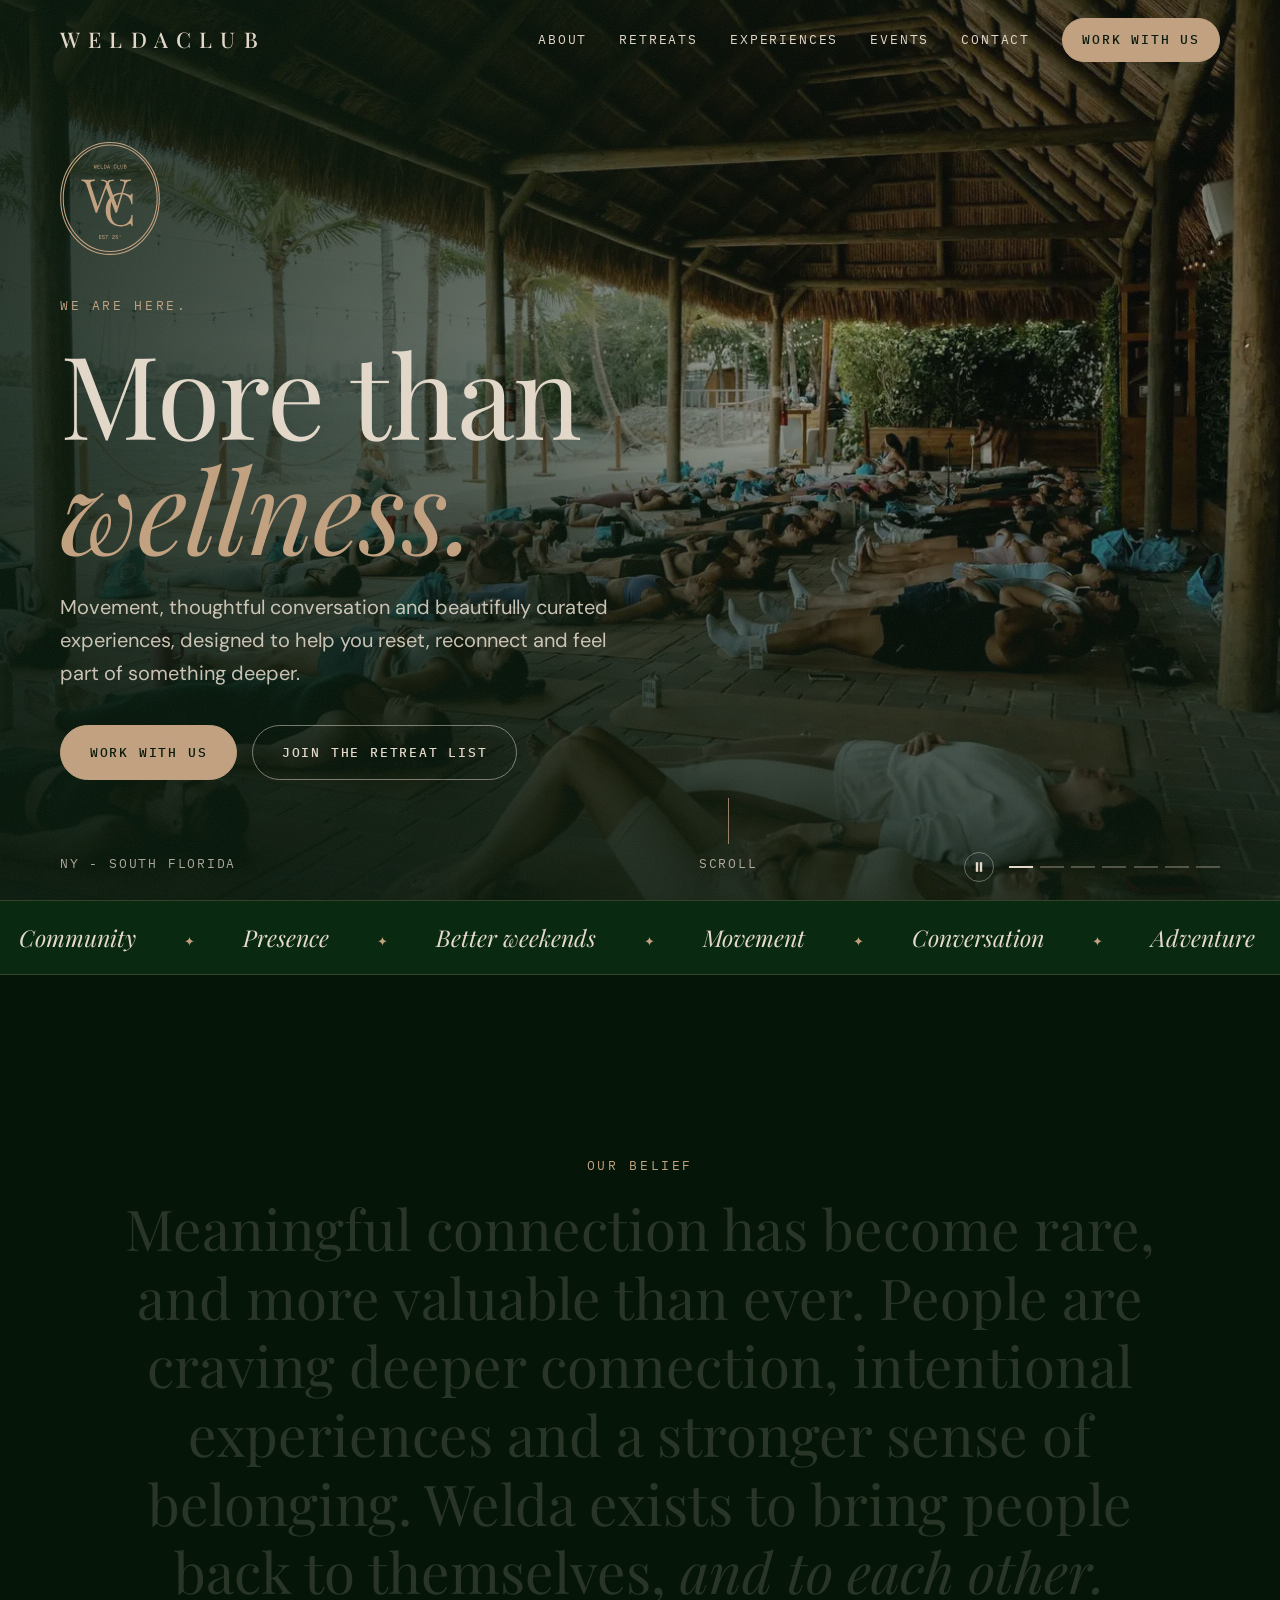
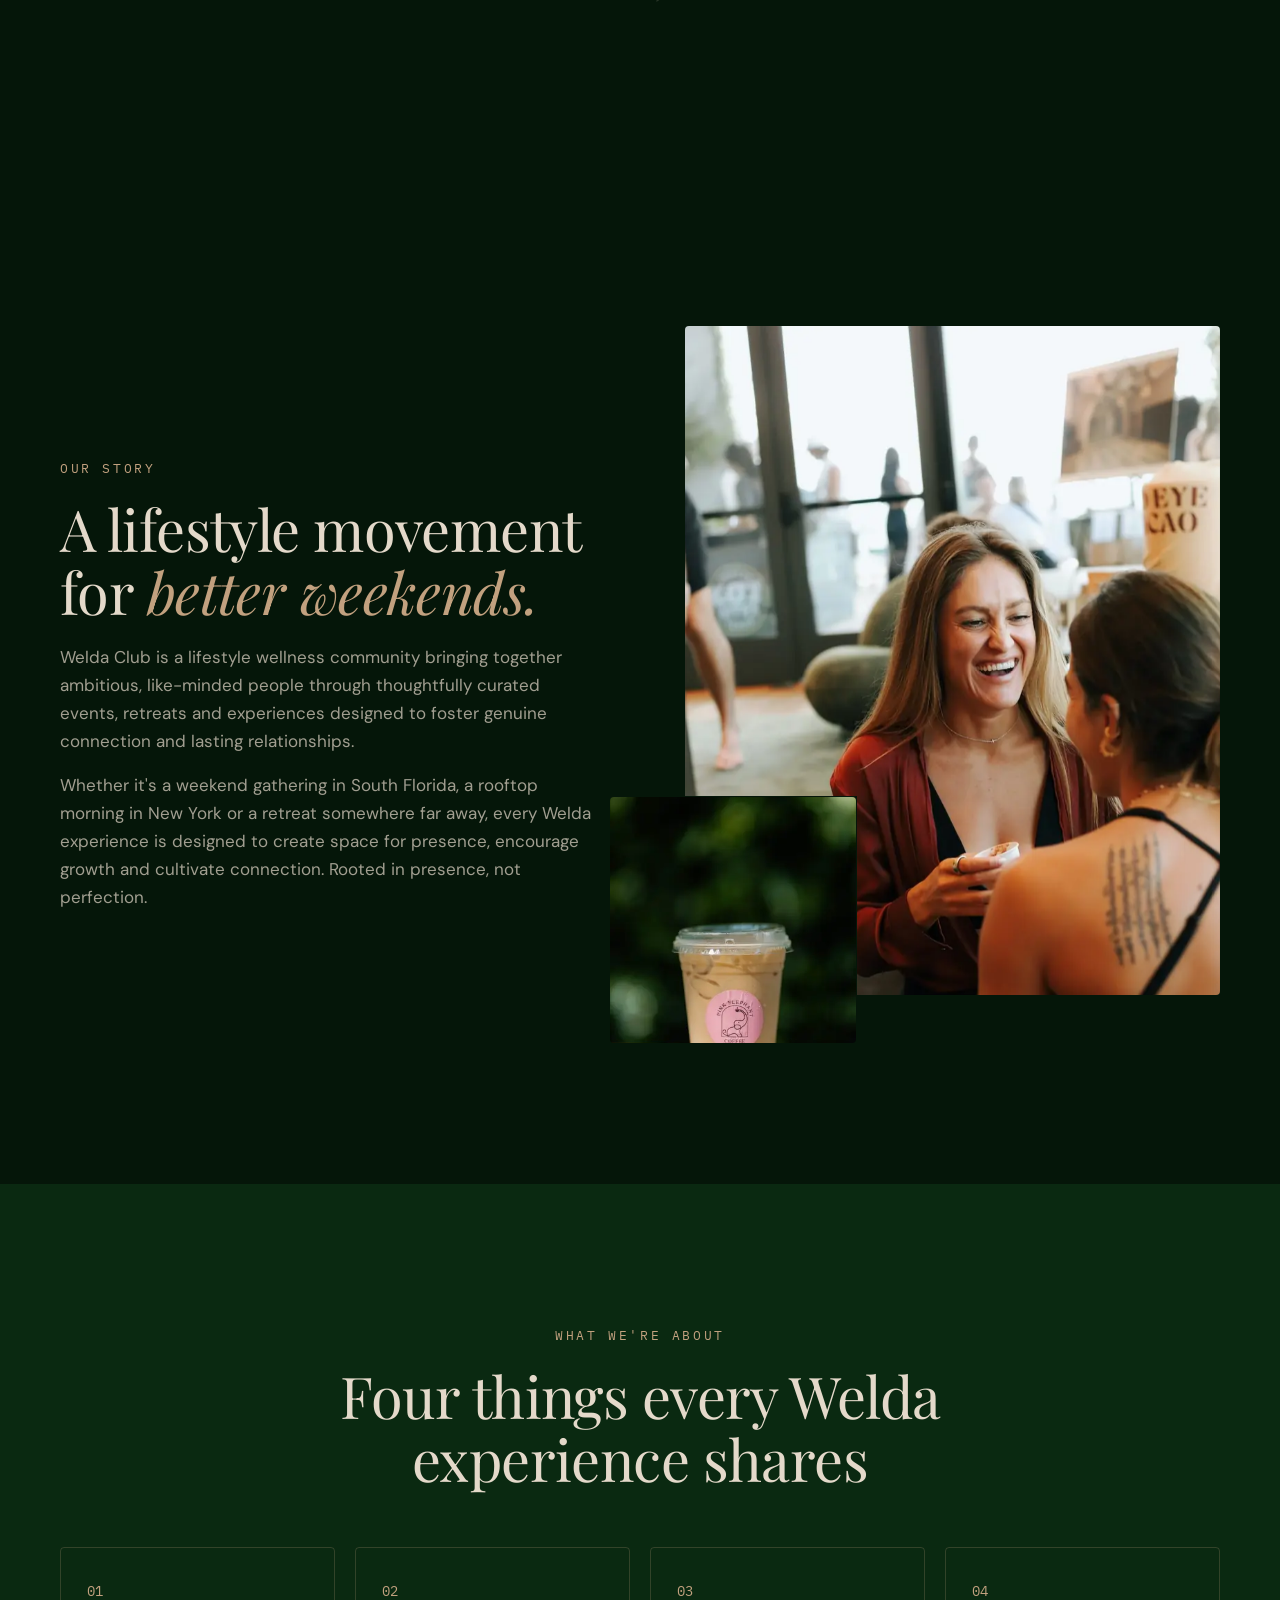
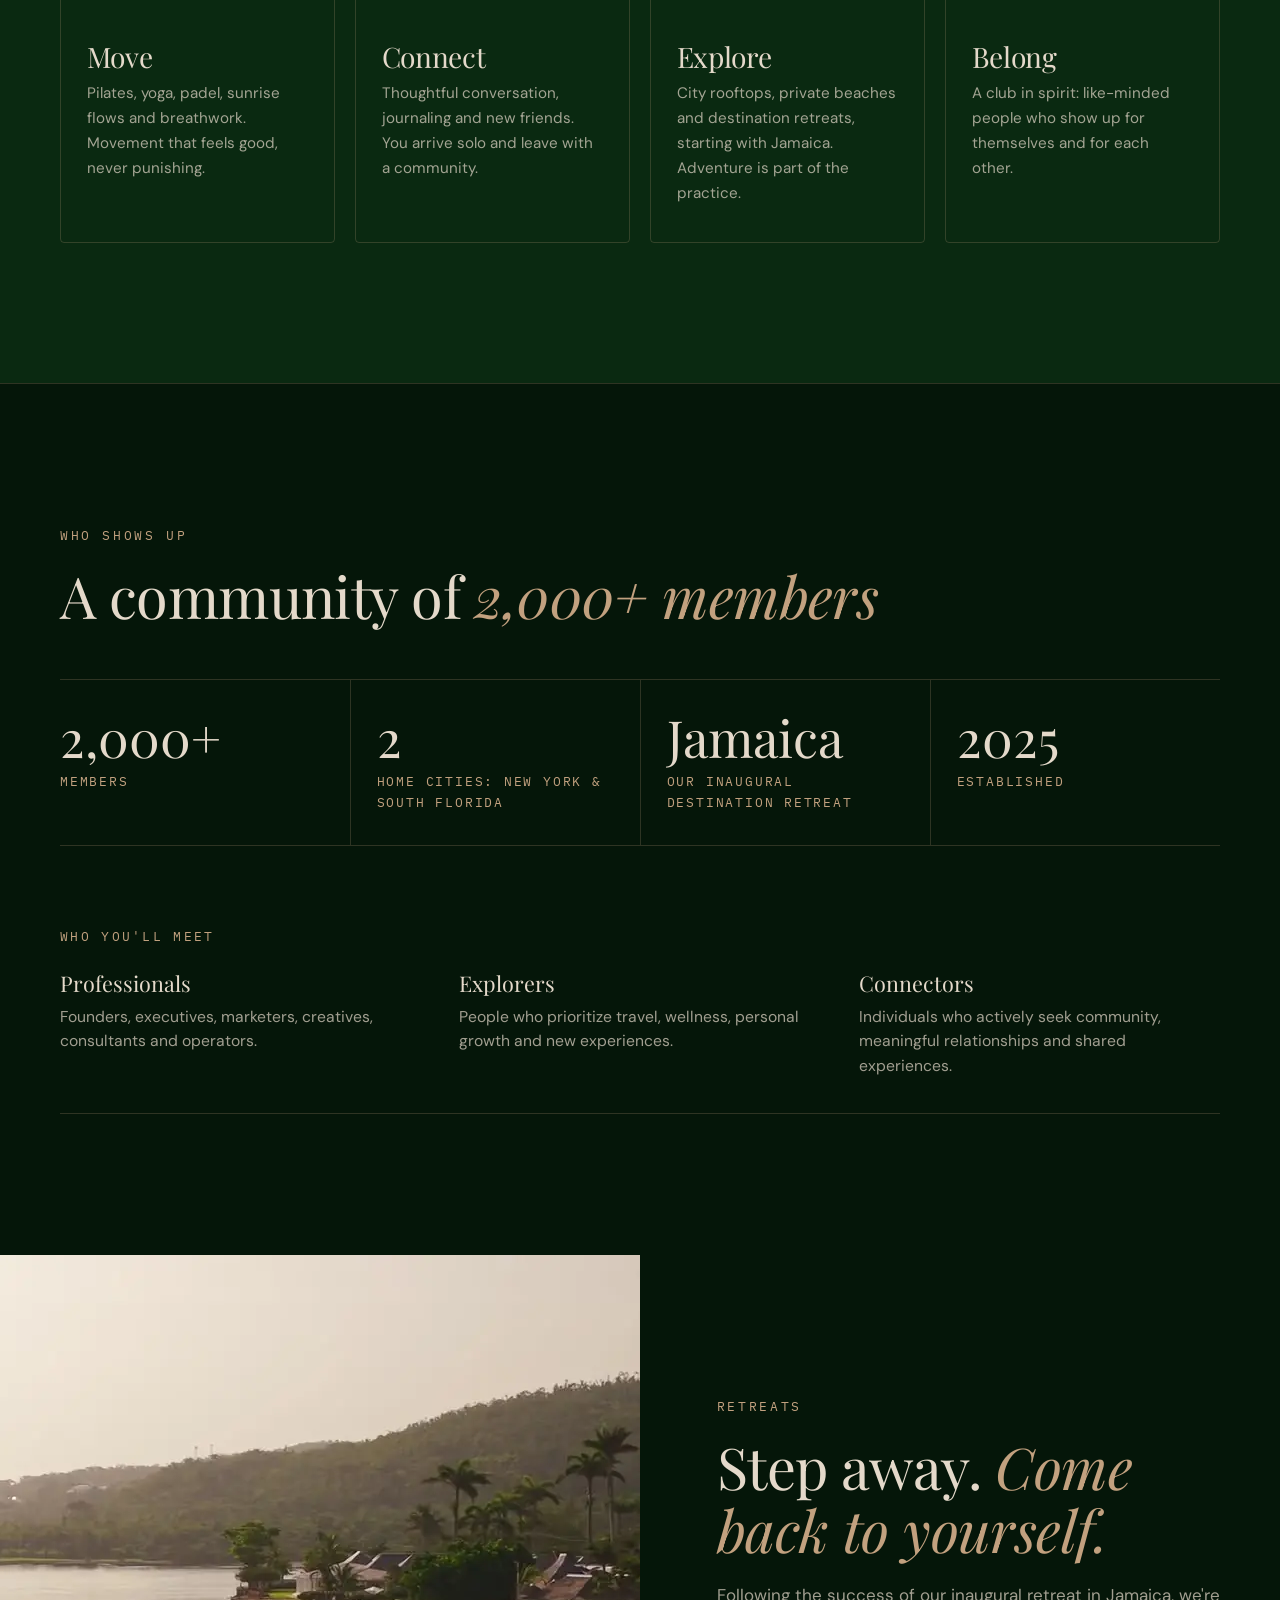
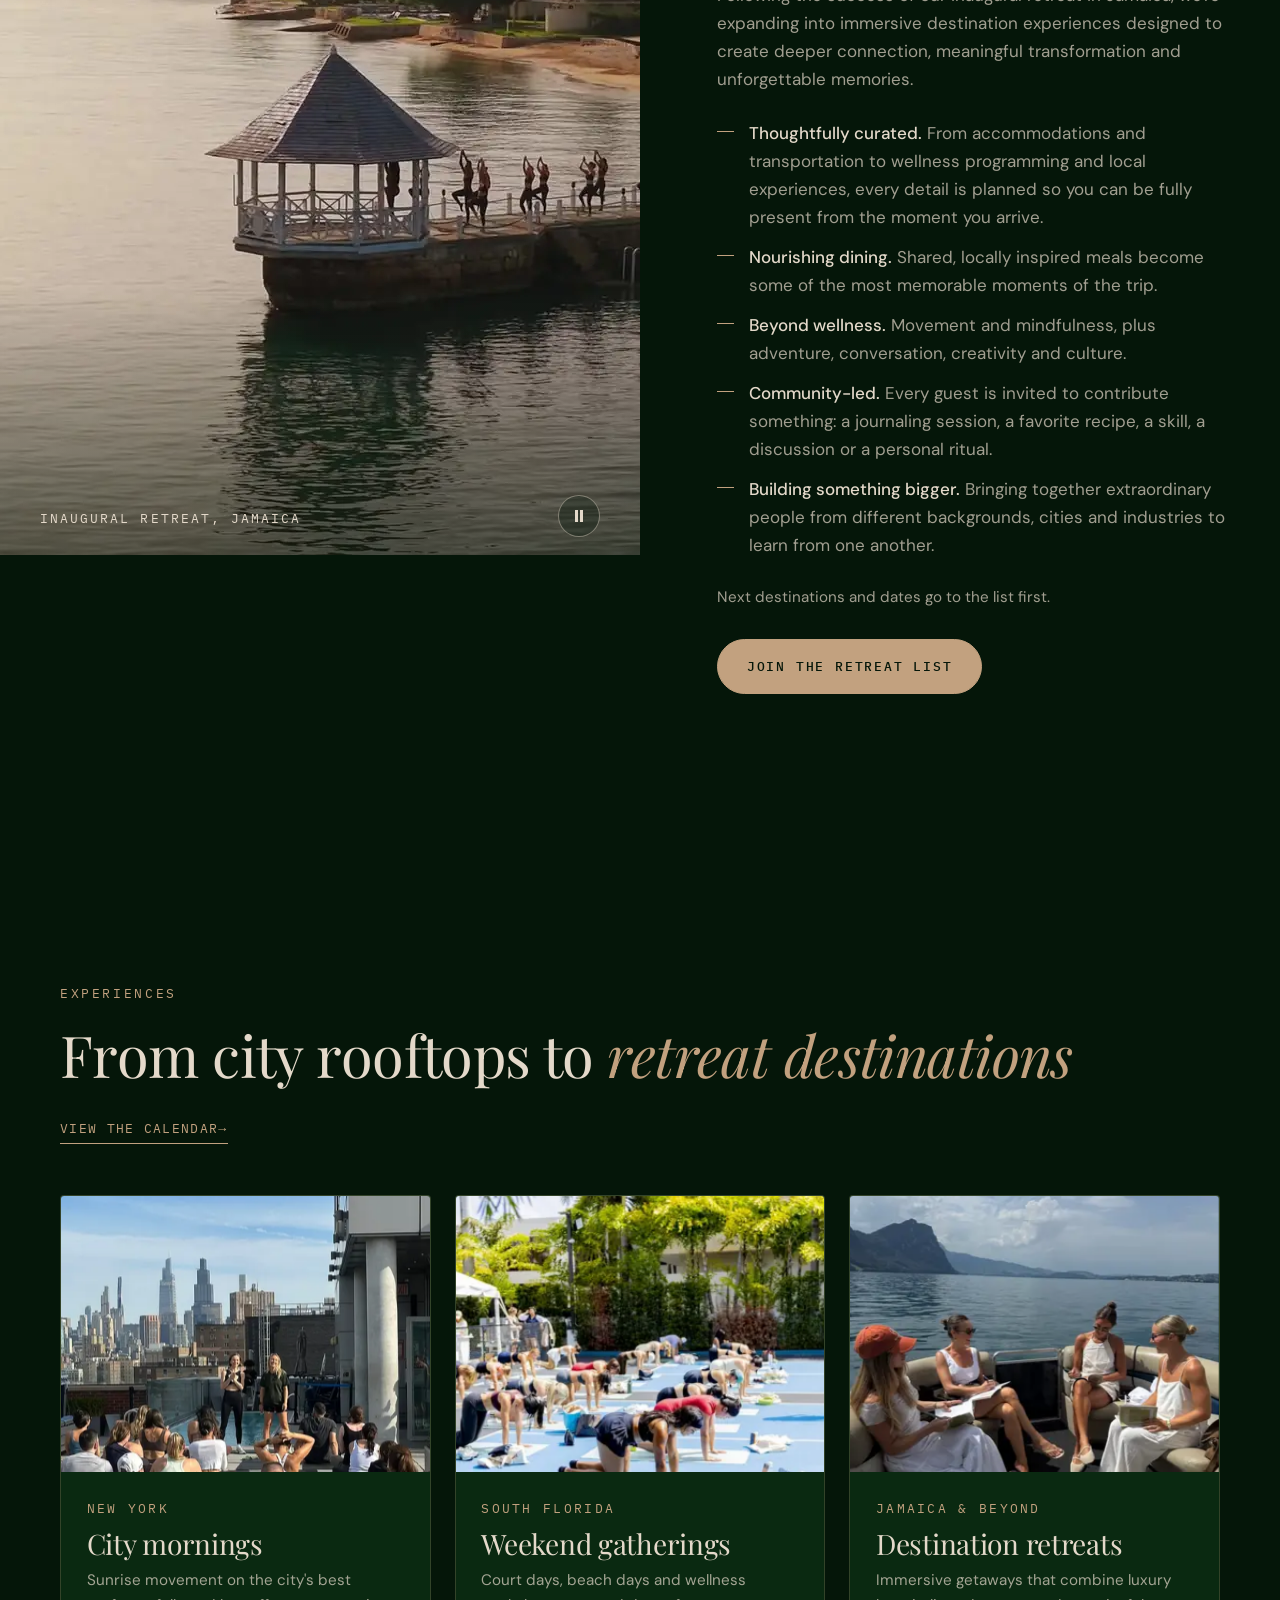
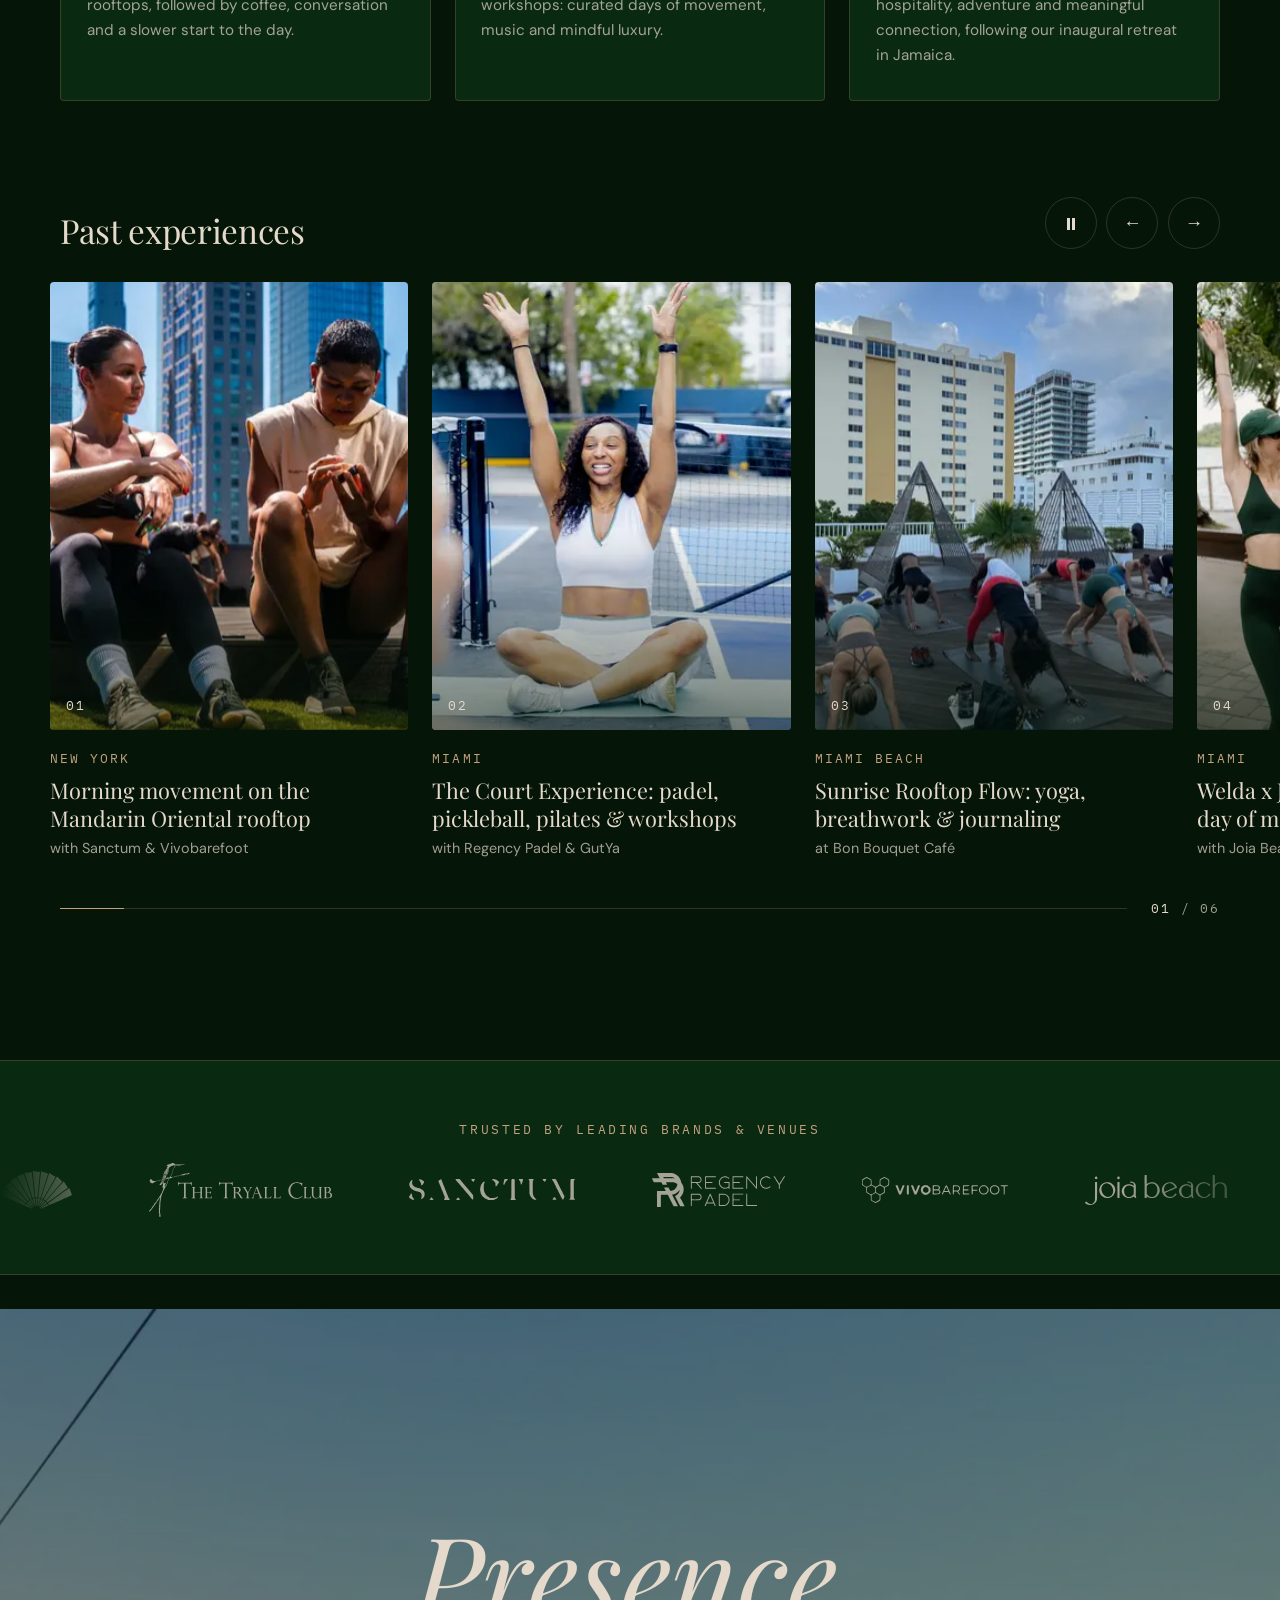
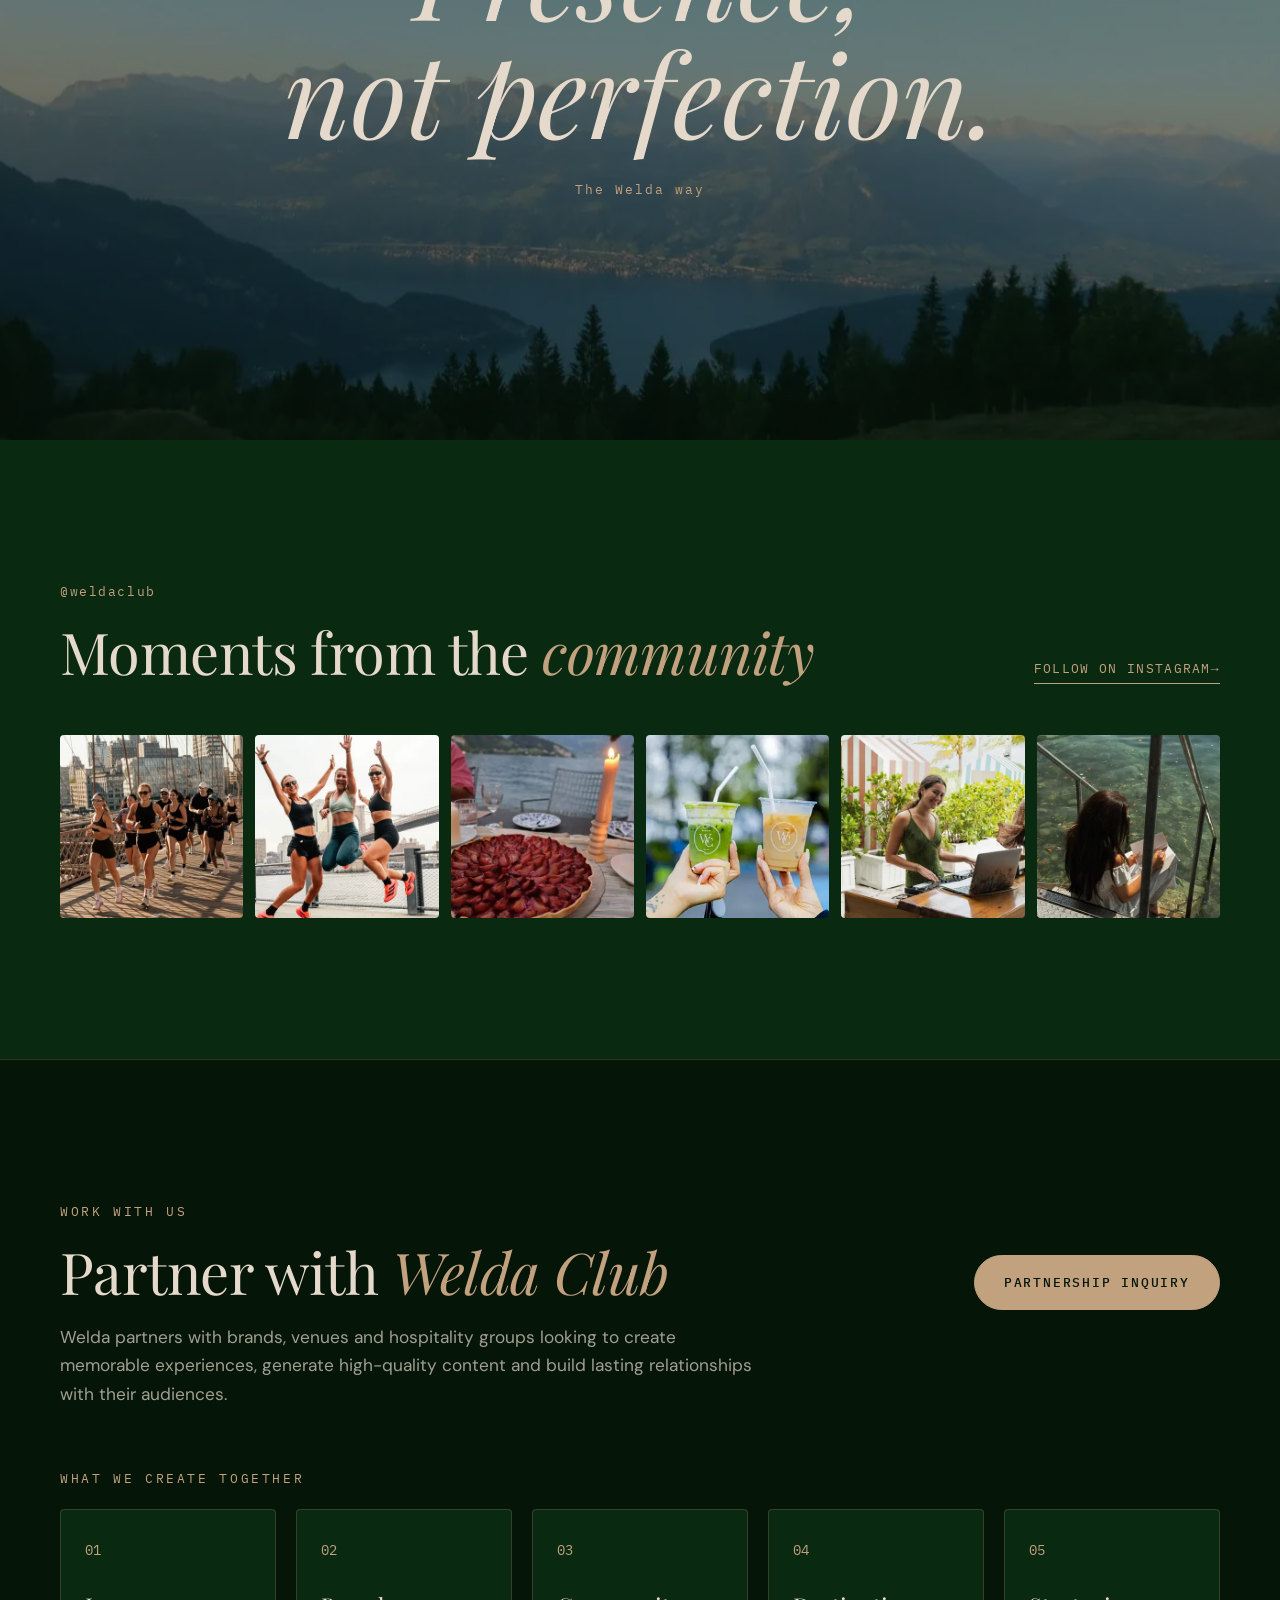
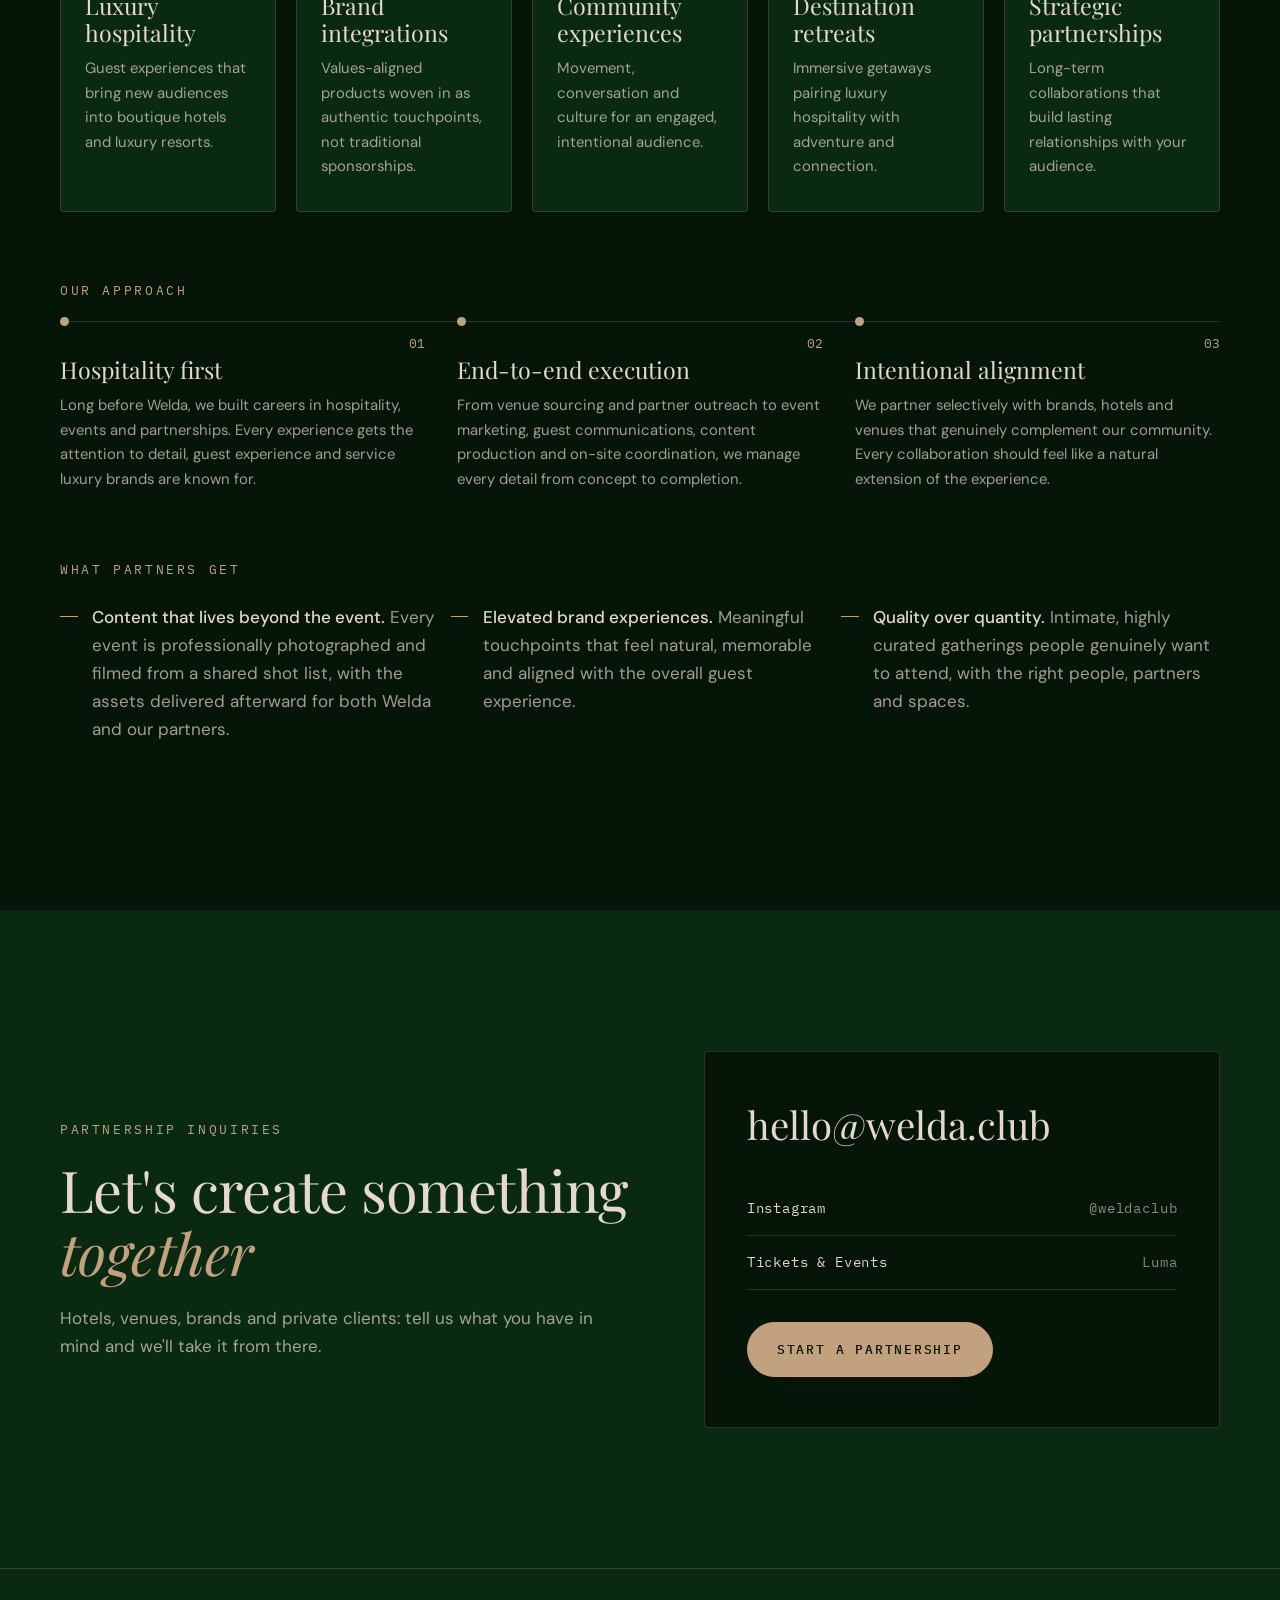
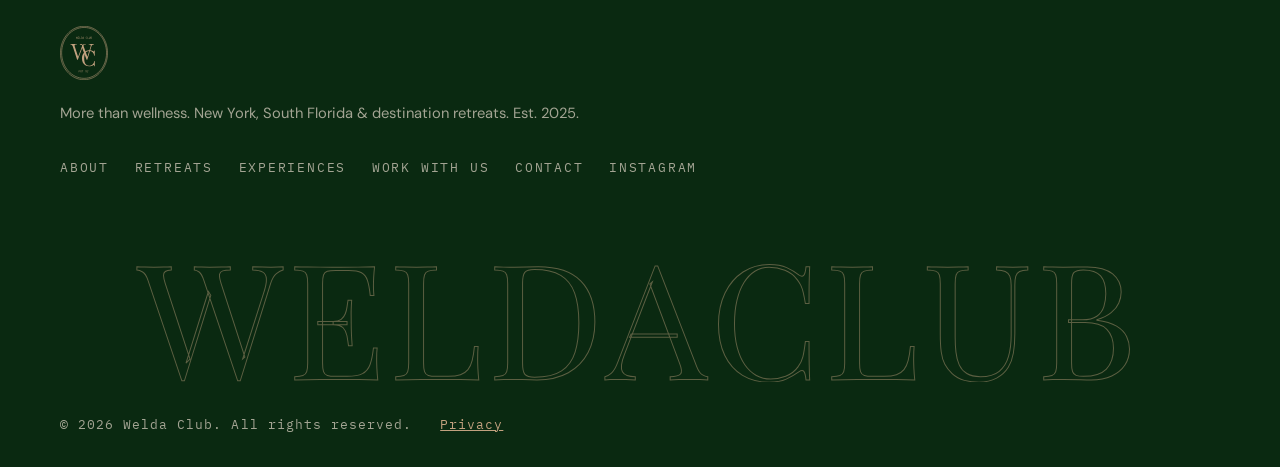
==== commit 075a8c73: "Add the New York group photo to the top slideshow A seventh photo, a laughing group of runners after" ====
--- a/index.html
+++ b/index.html
@@ -116,6 +116,7 @@
           <img class="hero__slide" data-src="/assets/images/web/hero-4-1600.webp" data-srcset="/assets/images/web/hero-4-640.webp 640w, /assets/images/web/hero-4-1024.webp 1024w, /assets/images/web/hero-4-1600.webp 1600w, /assets/images/web/hero-4-2000.webp 2000w" sizes="100vw" width="2000" height="1333" alt="A group stretching beside a villa pool in Jamaica, reflected in the water" aria-hidden="true" decoding="async">
           <img class="hero__slide" data-src="/assets/images/web/hero-5-1024.webp" data-srcset="/assets/images/web/hero-5-640.webp 640w, /assets/images/web/hero-5-1024.webp 1024w, /assets/images/web/hero-5-1500.webp 1500w" sizes="100vw" width="1500" height="2000" alt="An aerial view of a yoga class on a pier over turquoise water in Jamaica" aria-hidden="true" decoding="async" style="--pos: center 58%">
           <img class="hero__slide" data-src="/assets/images/web/hero-6-1024.webp" data-srcset="/assets/images/web/hero-6-640.webp 640w, /assets/images/web/hero-6-1024.webp 1024w, /assets/images/web/hero-6-1333.webp 1333w" sizes="100vw" width="1333" height="2000" alt="Three women running across the Brooklyn Bridge" aria-hidden="true" decoding="async" style="--pos: center 42%">
+          <img class="hero__slide" data-src="/assets/images/web/hero-7-1024.webp" data-srcset="/assets/images/web/hero-7-640.webp 640w, /assets/images/web/hero-7-1024.webp 1024w, /assets/images/web/hero-7-1333.webp 1333w" sizes="100vw" width="1333" height="2000" alt="A laughing group of runners sharing drinks after a run in New York" aria-hidden="true" decoding="async" style="--pos: center 40%">
         </div>
       </div>
       <div class="hero__content">
@@ -139,12 +140,13 @@
       <div class="hero__controls hero-in" style="--d:6">
         <button class="hero__pause" type="button" aria-pressed="false" aria-label="Pause slideshow"><span class="carousel__play-icon" aria-hidden="true"></span></button>
         <div class="hero__dots">
-          <button type="button" class="is-active" aria-label="Show photo 1 of 6" aria-current="true"><i></i></button>
-          <button type="button" aria-label="Show photo 2 of 6"><i></i></button>
-          <button type="button" aria-label="Show photo 3 of 6"><i></i></button>
-          <button type="button" aria-label="Show photo 4 of 6"><i></i></button>
-          <button type="button" aria-label="Show photo 5 of 6"><i></i></button>
-          <button type="button" aria-label="Show photo 6 of 6"><i></i></button>
+          <button type="button" class="is-active" aria-label="Show photo 1 of 7" aria-current="true"><i></i></button>
+          <button type="button" aria-label="Show photo 2 of 7"><i></i></button>
+          <button type="button" aria-label="Show photo 3 of 7"><i></i></button>
+          <button type="button" aria-label="Show photo 4 of 7"><i></i></button>
+          <button type="button" aria-label="Show photo 5 of 7"><i></i></button>
+          <button type="button" aria-label="Show photo 6 of 7"><i></i></button>
+          <button type="button" aria-label="Show photo 7 of 7"><i></i></button>
         </div>
       </div>
     </section>
--- a/assets/styles.css
+++ b/assets/styles.css
@@ -213,14 +213,14 @@
 .hero__slide.is-active { opacity: 1; transform: scale(1); }
 .hero__controls { position: absolute; right: var(--edge); bottom: 1.15rem; z-index: 2; display: flex; align-items: center; gap: .9rem; }
 .hero__dots { display: flex; gap: .45rem; }
-.hero__dots button { width: 28px; height: 24px; padding: 0; border: 0; background: none; cursor: pointer; display: grid; align-items: center; }
+.hero__dots button { width: 24px; height: 24px; padding: 0; border: 0; background: none; cursor: pointer; display: grid; align-items: center; }
 .hero__dots i { display: block; height: 2px; background: rgba(228, 217, 202, .3); position: relative; overflow: hidden; }
 .hero__dots i::after { content: ""; position: absolute; inset: 0; background: var(--cream); transform: scaleX(0); transform-origin: left; }
 .hero__dots .is-done i::after { transform: scaleX(1); }
 .hero__dots .is-active i::after { animation: hero-progress var(--hero-dur, 6.5s) linear forwards; }
 .hero__controls.is-paused .hero__dots .is-active i::after { animation-play-state: paused; }
 @keyframes hero-progress { from { transform: scaleX(0); } to { transform: scaleX(1); } }
-@media (max-width: 560px) { .hero__dots button { width: 16px; } .hero__dots { gap: .3rem; } .hero__controls { gap: .6rem; } }
+@media (max-width: 560px) { .hero__dots button { width: 14px; } .hero__dots { gap: .25rem; } .hero__controls { gap: .6rem; } }
 .hero__dots button:focus-visible { outline: 1px solid var(--gold); outline-offset: 2px; }
 .hero__pause { width: 30px; height: 30px; border-radius: 50%; border: 1px solid rgba(228, 217, 202, .4); background: transparent; color: var(--cream); cursor: pointer; display: grid; place-items: center; transition: background-color .3s, color .3s, border-color .3s; }
 .hero__pause:hover, .hero__pause:focus-visible { background: var(--gold); color: var(--green-black); border-color: var(--gold); }
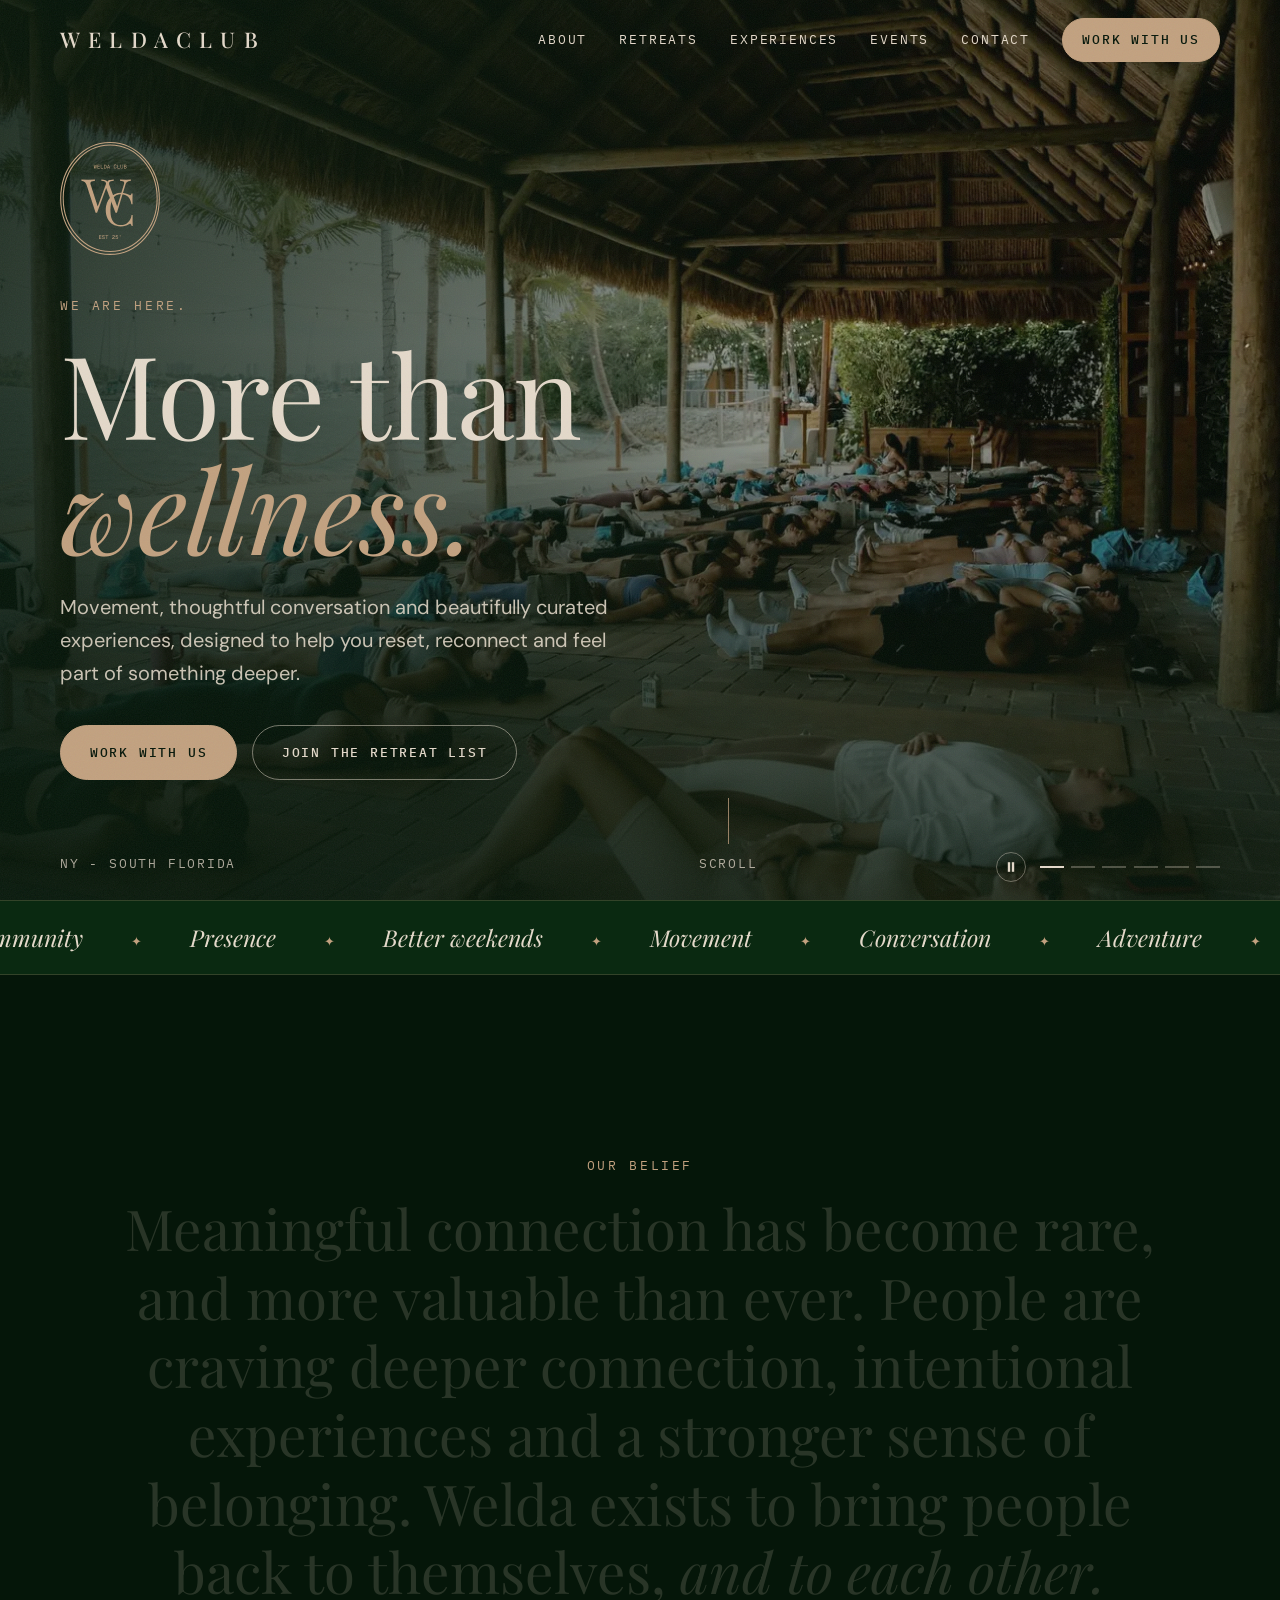
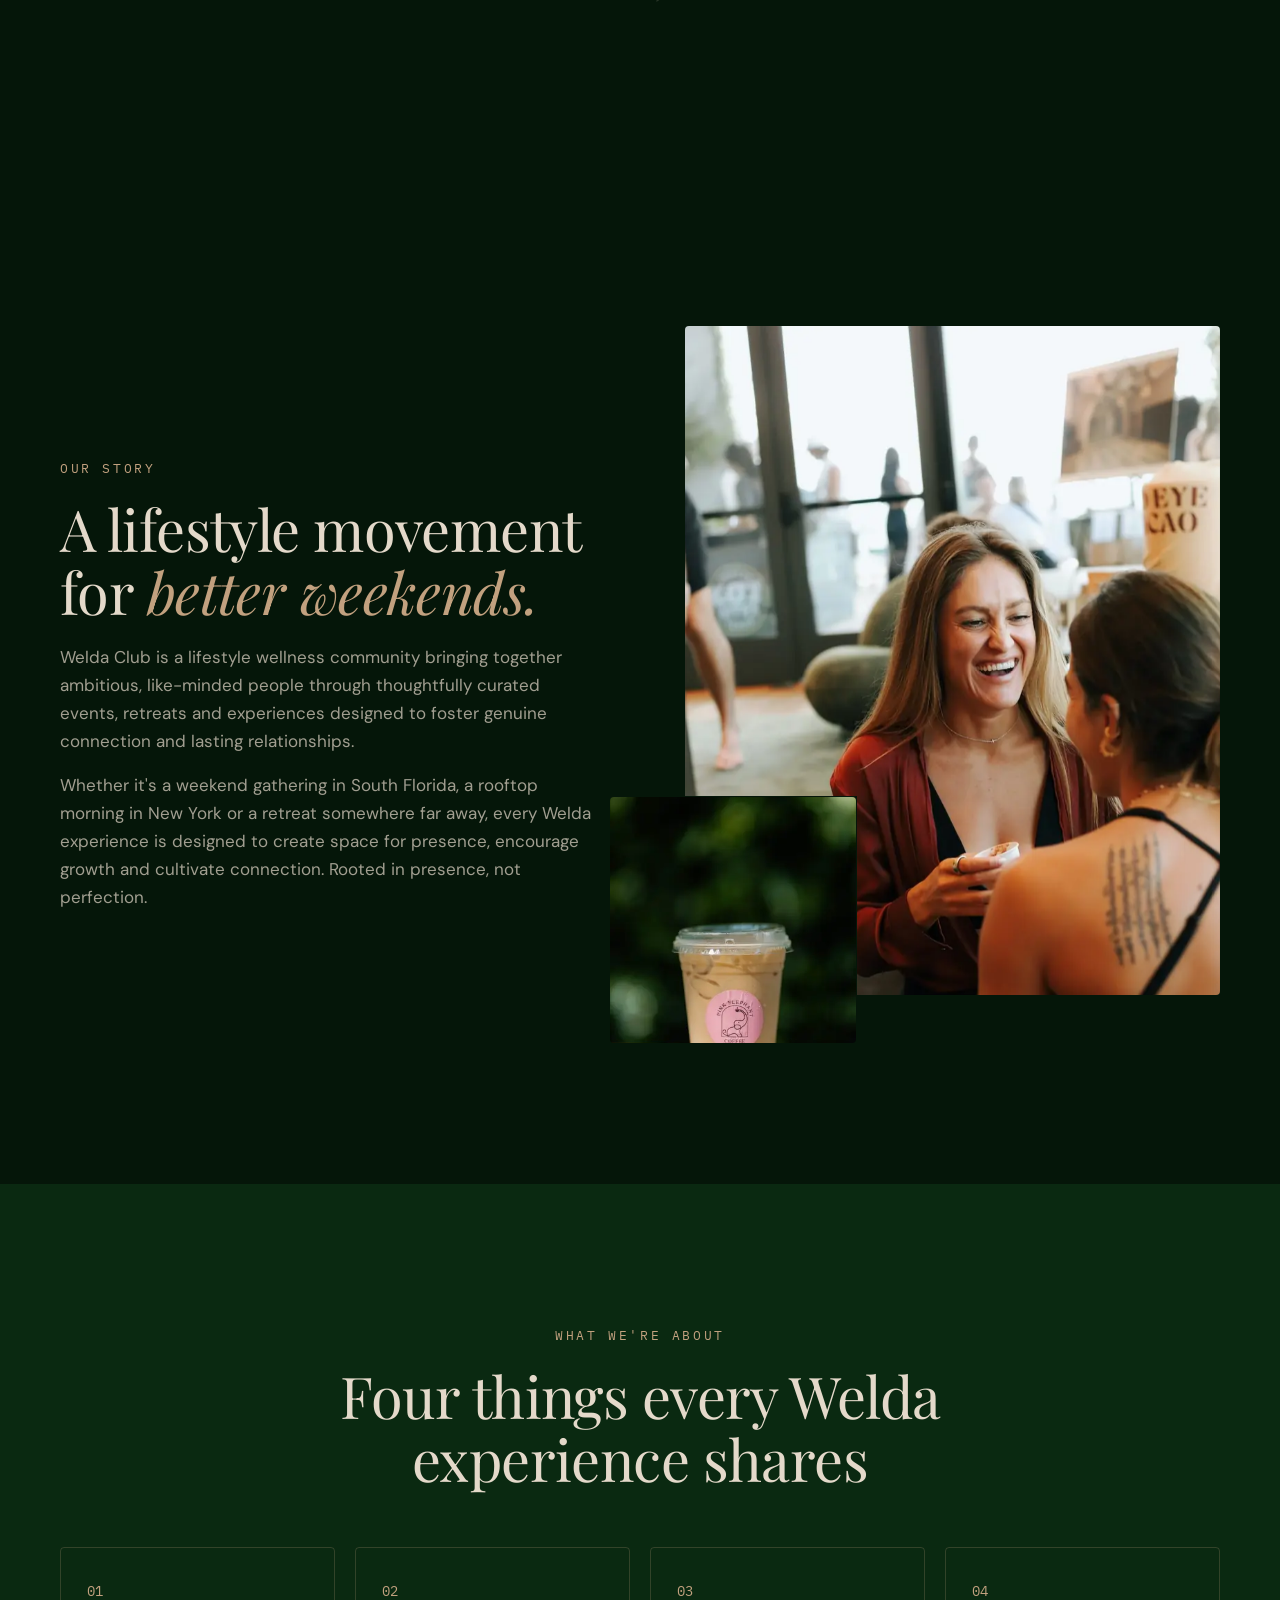
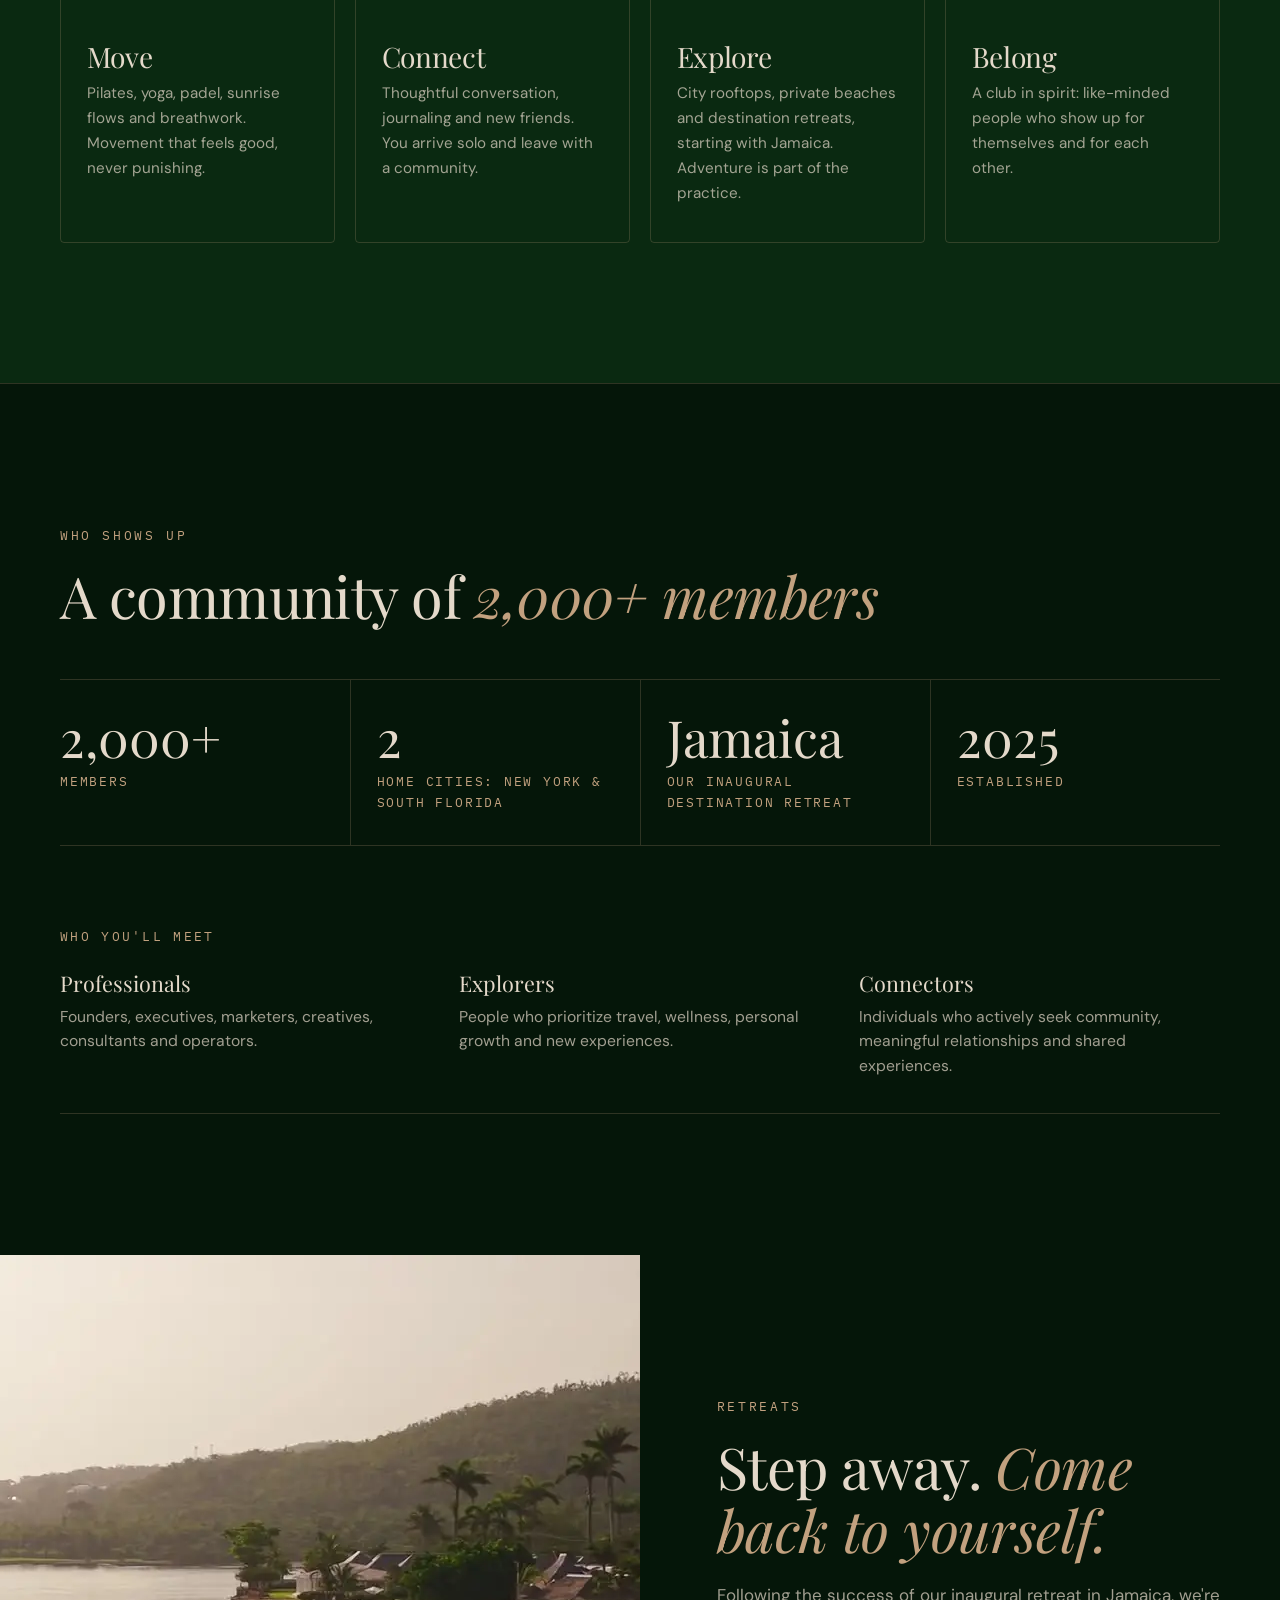
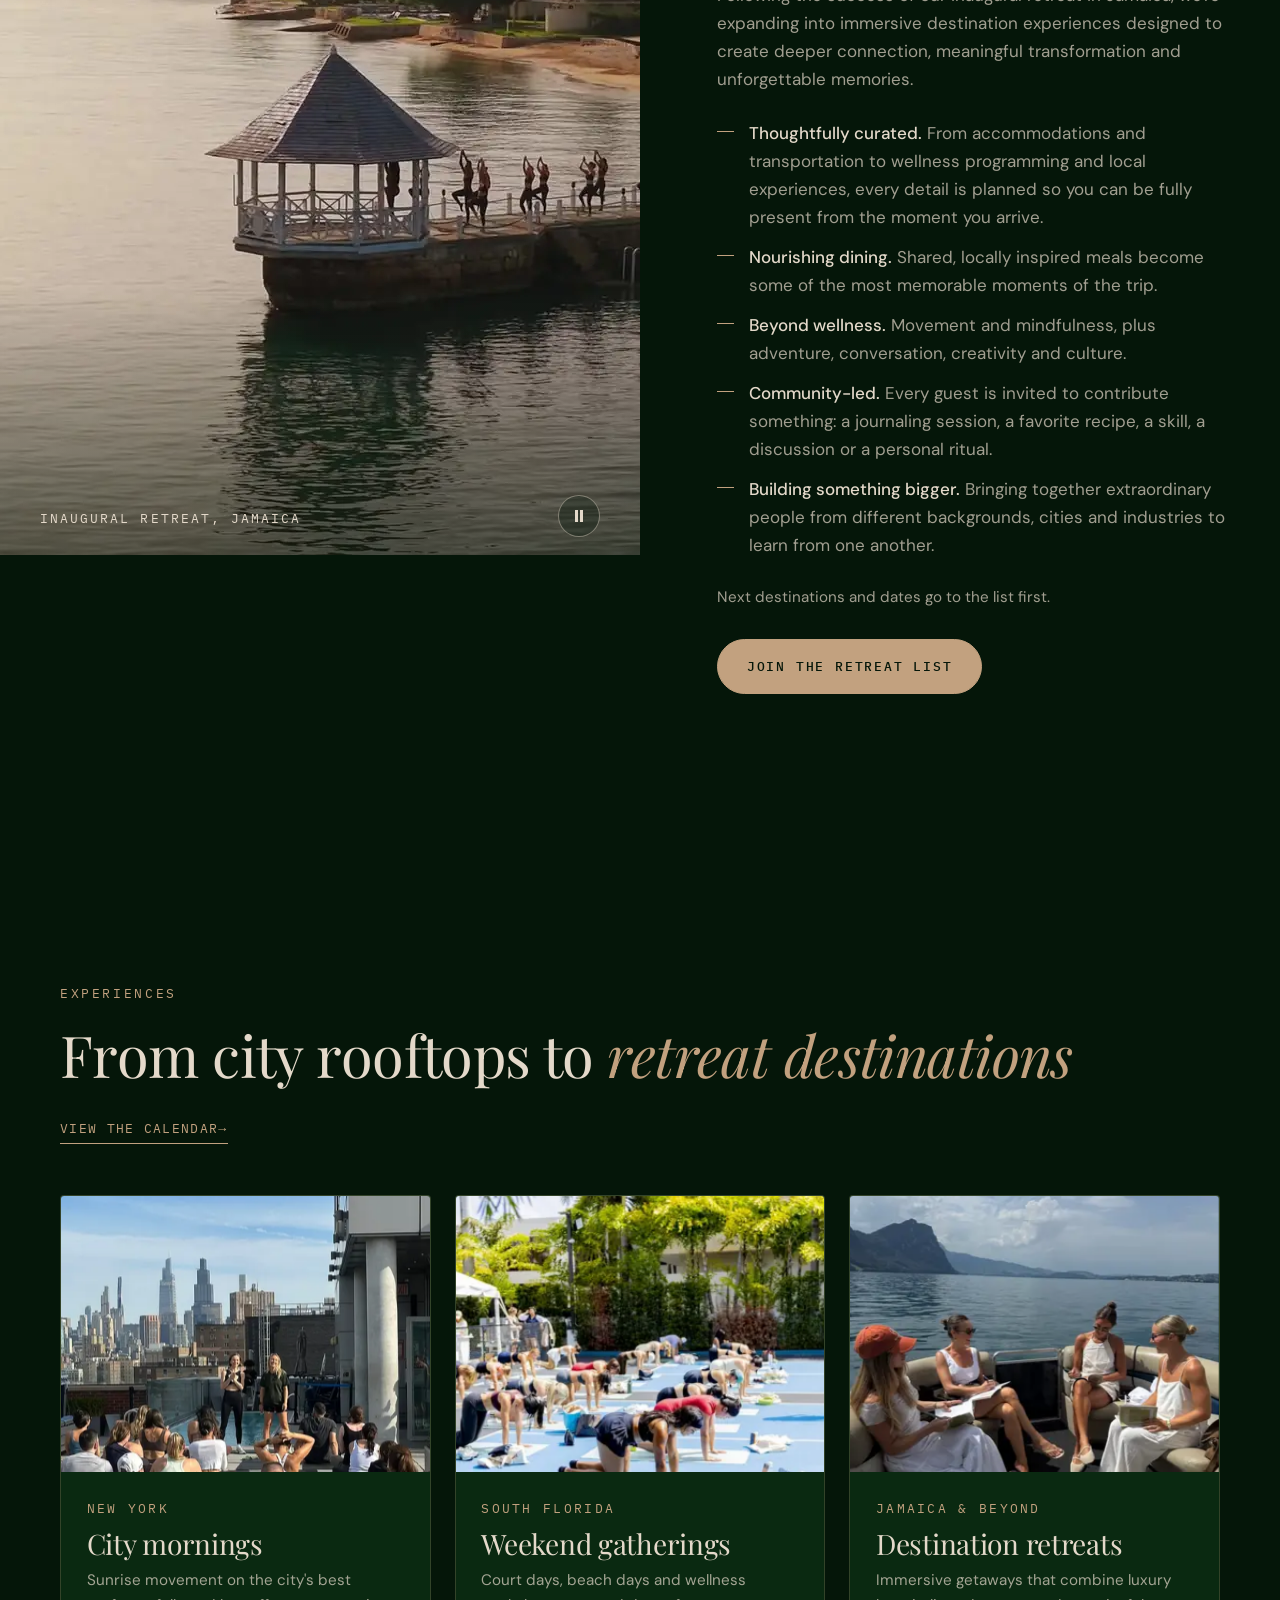
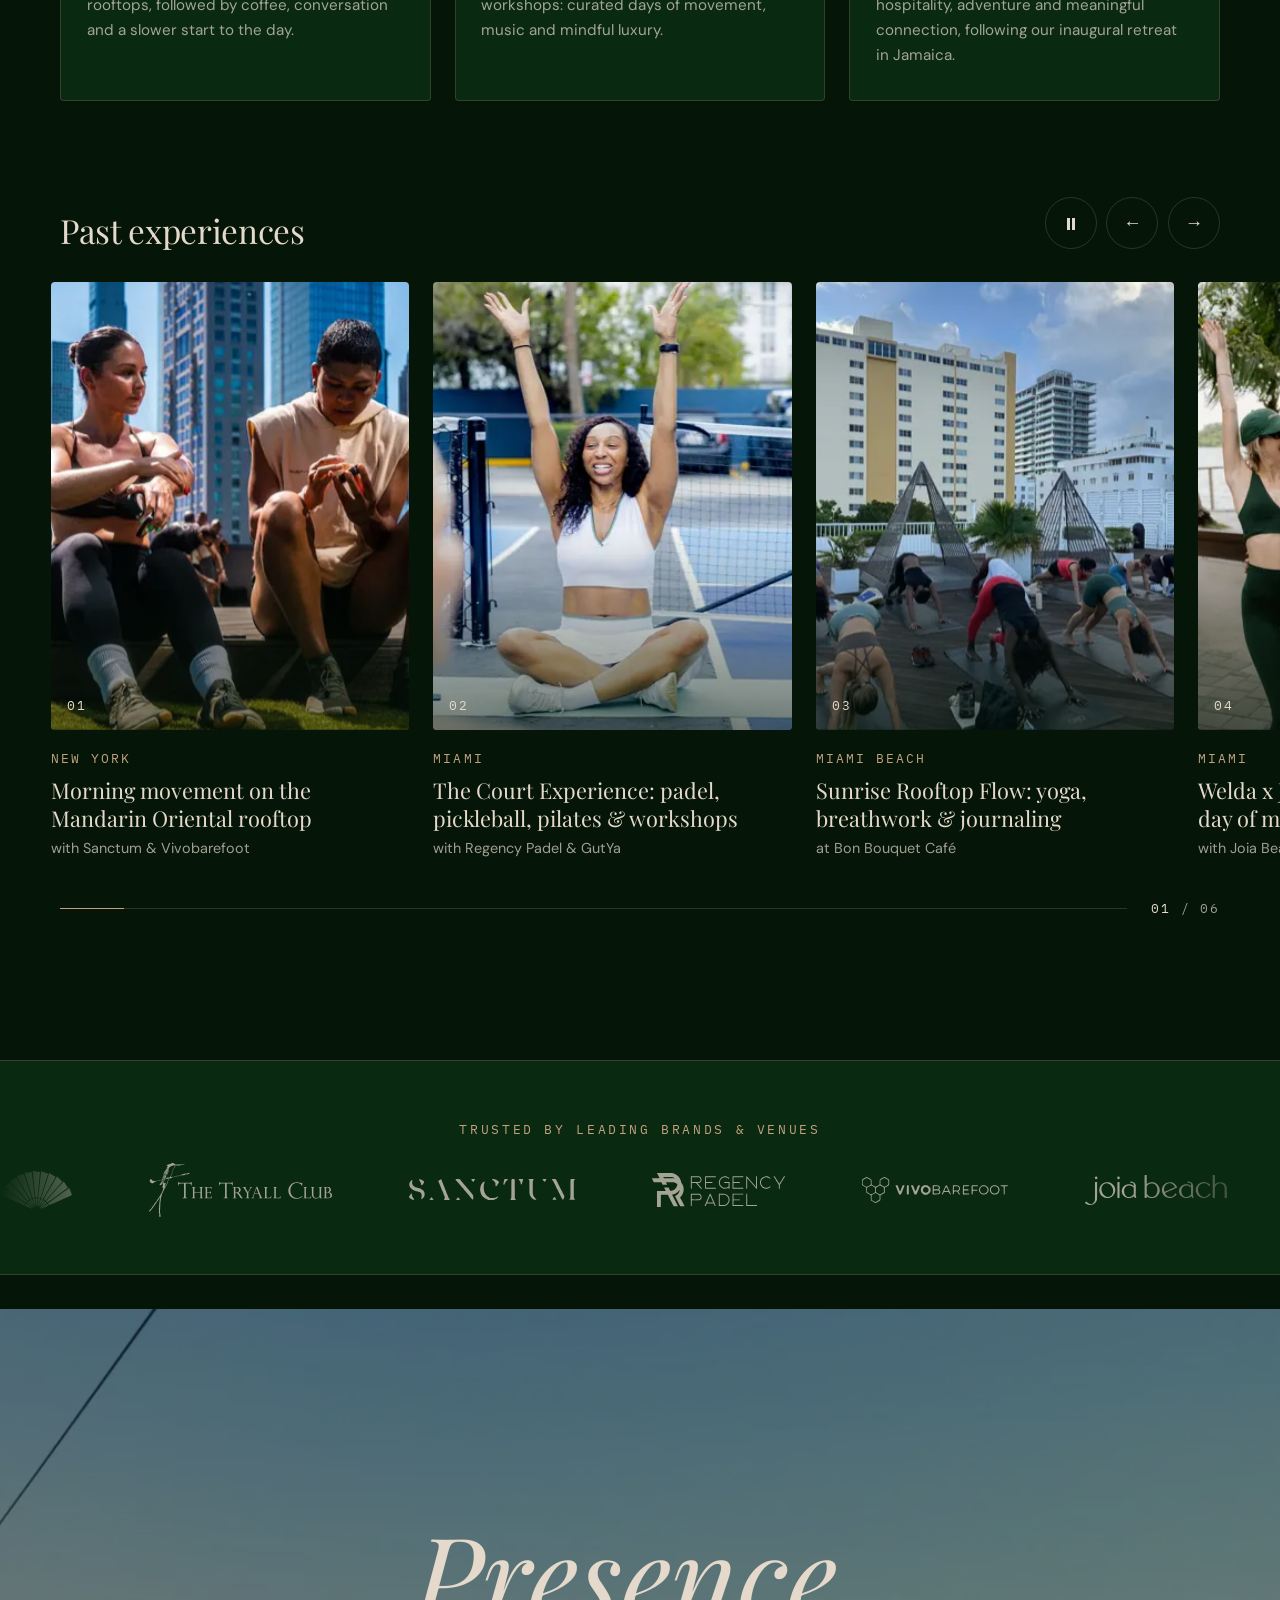
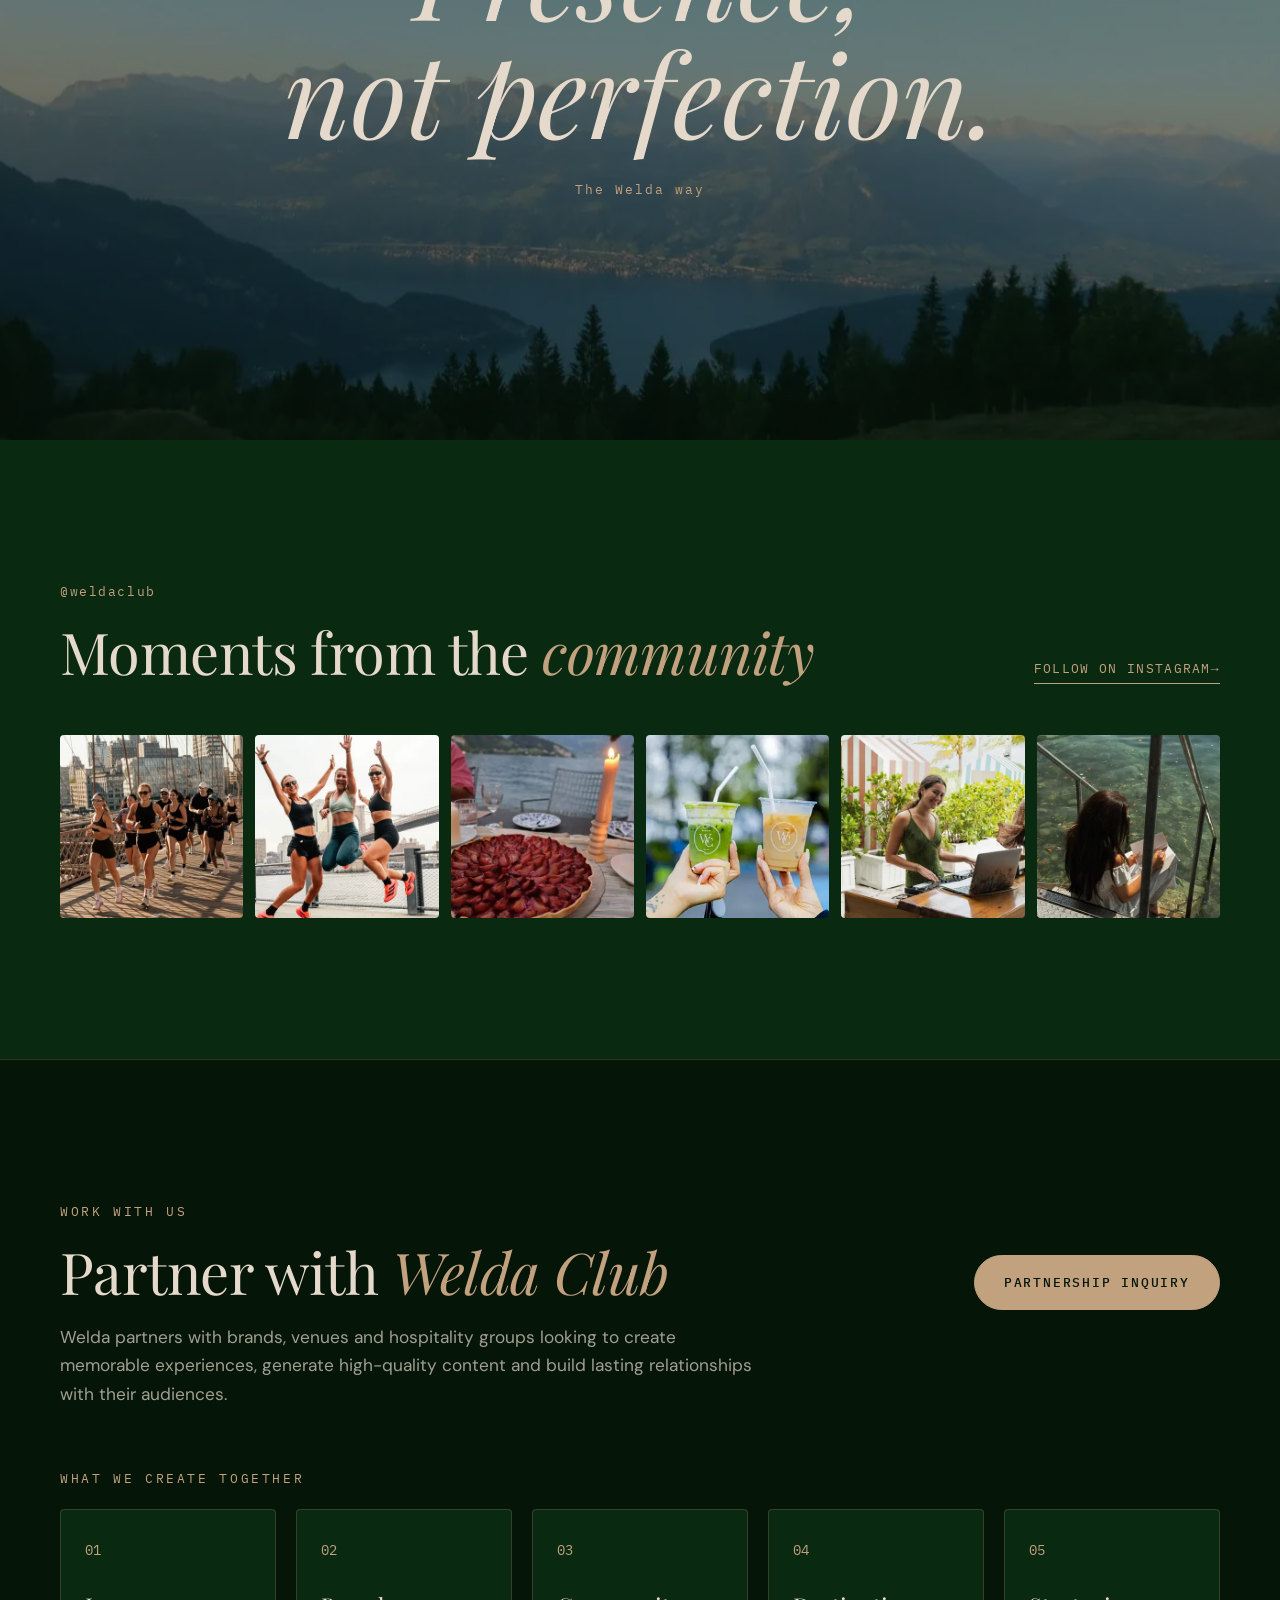
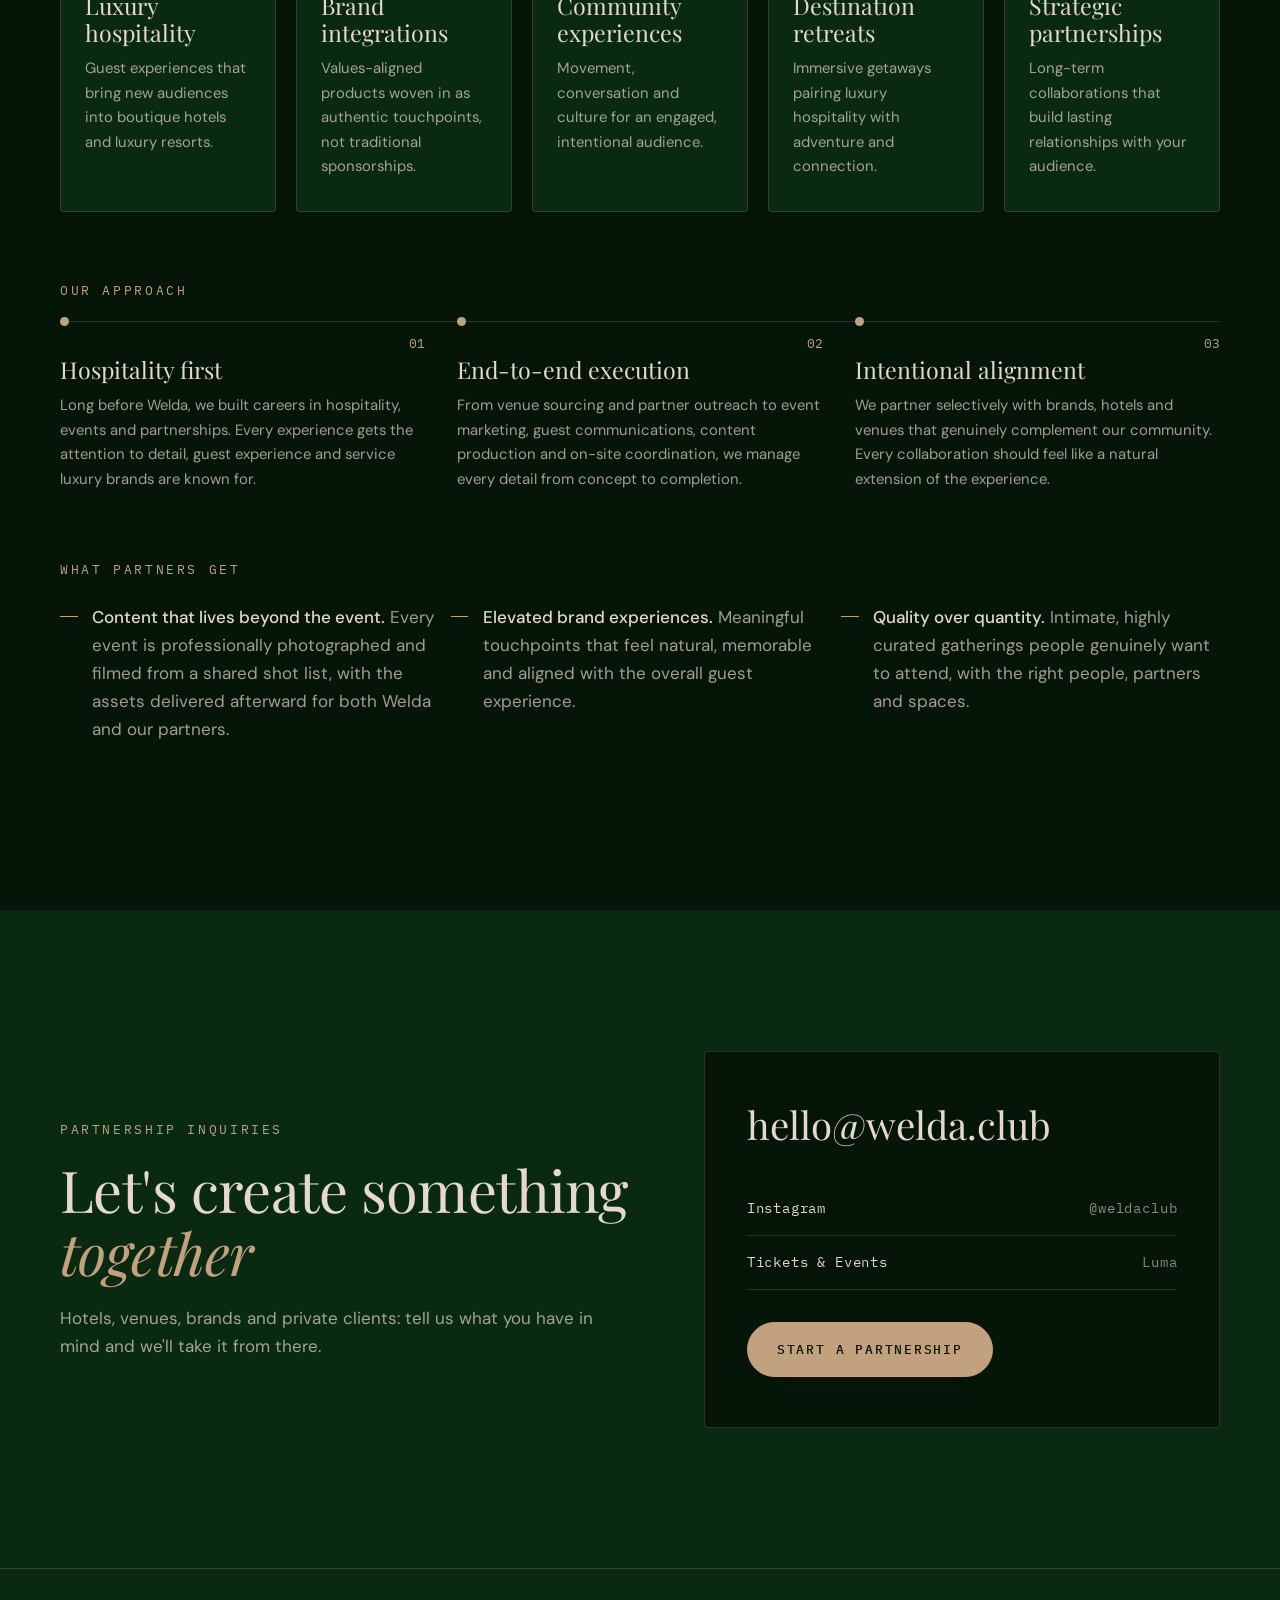
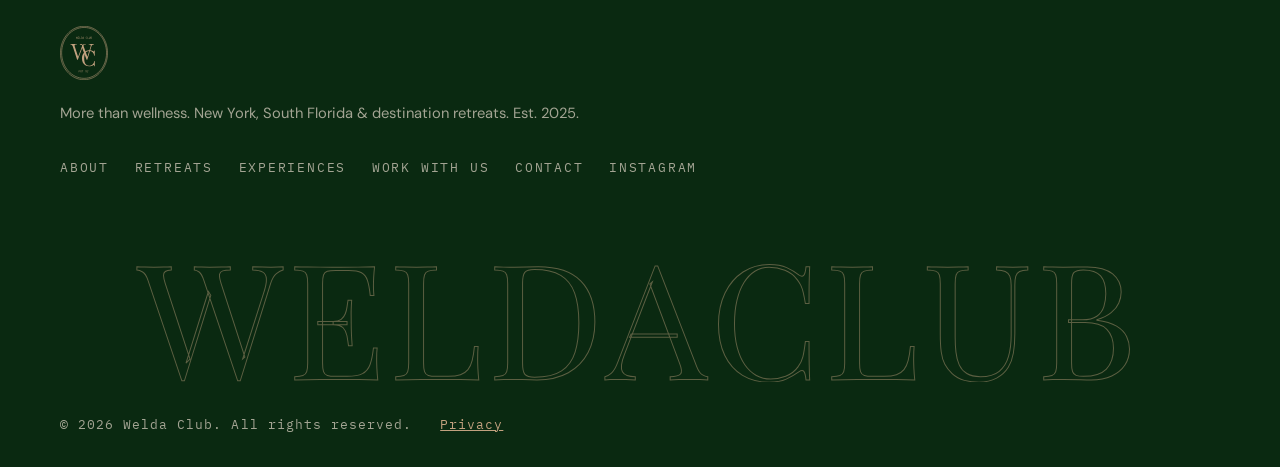
==== commit 173e0000: "Remove the Brooklyn Bridge runners from the top slideshow The slideshow is back to six photos; the N" ====
--- a/index.html
+++ b/index.html
@@ -115,8 +115,7 @@
           <img class="hero__slide" data-src="/assets/images/web/hero-3-1600.webp" data-srcset="/assets/images/web/hero-3-640.webp 640w, /assets/images/web/hero-3-1024.webp 1024w, /assets/images/web/hero-3-1600.webp 1600w, /assets/images/web/hero-3-1920.webp 1920w" sizes="100vw" width="1920" height="1080" alt="Guests resting under blankets during a sound bath in Jamaica" aria-hidden="true" decoding="async">
           <img class="hero__slide" data-src="/assets/images/web/hero-4-1600.webp" data-srcset="/assets/images/web/hero-4-640.webp 640w, /assets/images/web/hero-4-1024.webp 1024w, /assets/images/web/hero-4-1600.webp 1600w, /assets/images/web/hero-4-2000.webp 2000w" sizes="100vw" width="2000" height="1333" alt="A group stretching beside a villa pool in Jamaica, reflected in the water" aria-hidden="true" decoding="async">
           <img class="hero__slide" data-src="/assets/images/web/hero-5-1024.webp" data-srcset="/assets/images/web/hero-5-640.webp 640w, /assets/images/web/hero-5-1024.webp 1024w, /assets/images/web/hero-5-1500.webp 1500w" sizes="100vw" width="1500" height="2000" alt="An aerial view of a yoga class on a pier over turquoise water in Jamaica" aria-hidden="true" decoding="async" style="--pos: center 58%">
-          <img class="hero__slide" data-src="/assets/images/web/hero-6-1024.webp" data-srcset="/assets/images/web/hero-6-640.webp 640w, /assets/images/web/hero-6-1024.webp 1024w, /assets/images/web/hero-6-1333.webp 1333w" sizes="100vw" width="1333" height="2000" alt="Three women running across the Brooklyn Bridge" aria-hidden="true" decoding="async" style="--pos: center 42%">
-          <img class="hero__slide" data-src="/assets/images/web/hero-7-1024.webp" data-srcset="/assets/images/web/hero-7-640.webp 640w, /assets/images/web/hero-7-1024.webp 1024w, /assets/images/web/hero-7-1333.webp 1333w" sizes="100vw" width="1333" height="2000" alt="A laughing group of runners sharing drinks after a run in New York" aria-hidden="true" decoding="async" style="--pos: center 40%">
+          <img class="hero__slide" data-src="/assets/images/web/hero-6-1024.webp" data-srcset="/assets/images/web/hero-6-640.webp 640w, /assets/images/web/hero-6-1024.webp 1024w, /assets/images/web/hero-6-1333.webp 1333w" sizes="100vw" width="1333" height="2000" alt="A laughing group of runners sharing drinks after a run in New York" aria-hidden="true" decoding="async" style="--pos: center 40%">
         </div>
       </div>
       <div class="hero__content">
@@ -140,13 +139,12 @@
       <div class="hero__controls hero-in" style="--d:6">
         <button class="hero__pause" type="button" aria-pressed="false" aria-label="Pause slideshow"><span class="carousel__play-icon" aria-hidden="true"></span></button>
         <div class="hero__dots">
-          <button type="button" class="is-active" aria-label="Show photo 1 of 7" aria-current="true"><i></i></button>
-          <button type="button" aria-label="Show photo 2 of 7"><i></i></button>
-          <button type="button" aria-label="Show photo 3 of 7"><i></i></button>
-          <button type="button" aria-label="Show photo 4 of 7"><i></i></button>
-          <button type="button" aria-label="Show photo 5 of 7"><i></i></button>
-          <button type="button" aria-label="Show photo 6 of 7"><i></i></button>
-          <button type="button" aria-label="Show photo 7 of 7"><i></i></button>
+          <button type="button" class="is-active" aria-label="Show photo 1 of 6" aria-current="true"><i></i></button>
+          <button type="button" aria-label="Show photo 2 of 6"><i></i></button>
+          <button type="button" aria-label="Show photo 3 of 6"><i></i></button>
+          <button type="button" aria-label="Show photo 4 of 6"><i></i></button>
+          <button type="button" aria-label="Show photo 5 of 6"><i></i></button>
+          <button type="button" aria-label="Show photo 6 of 6"><i></i></button>
         </div>
       </div>
     </section>
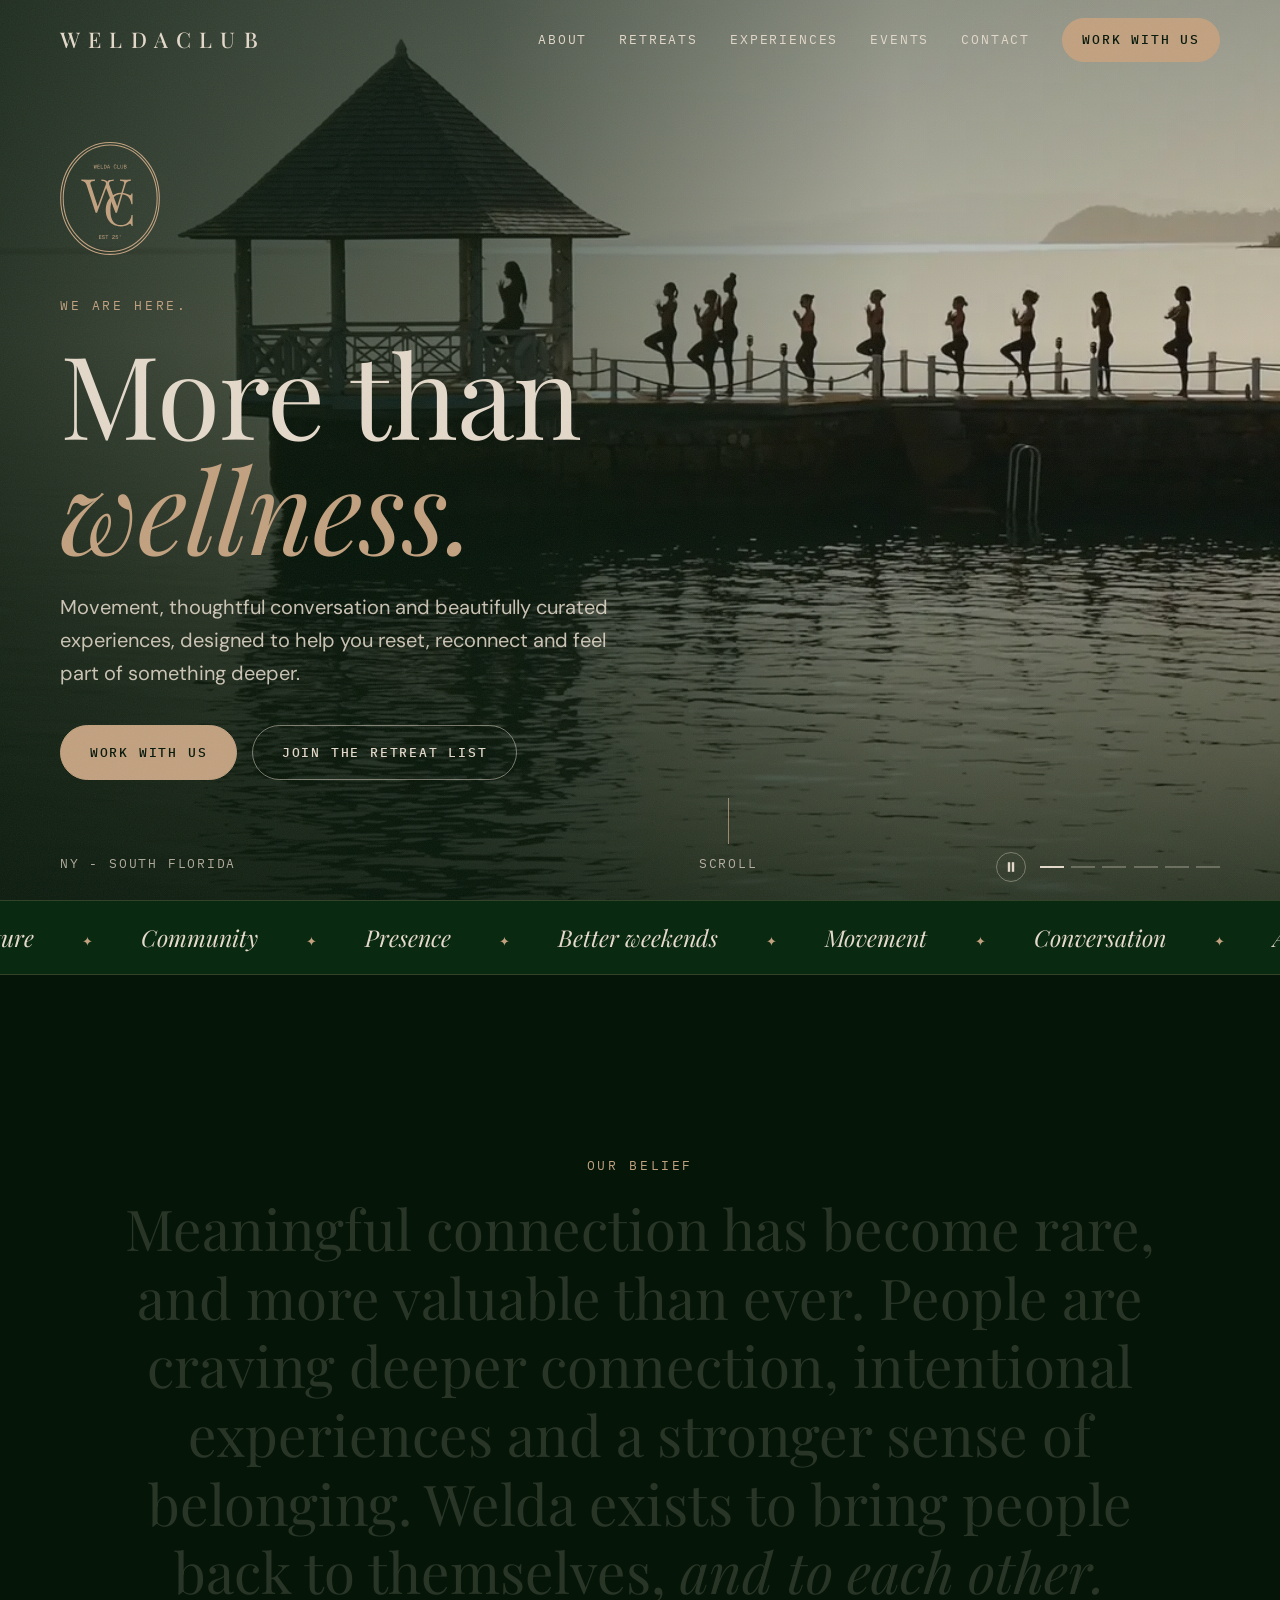
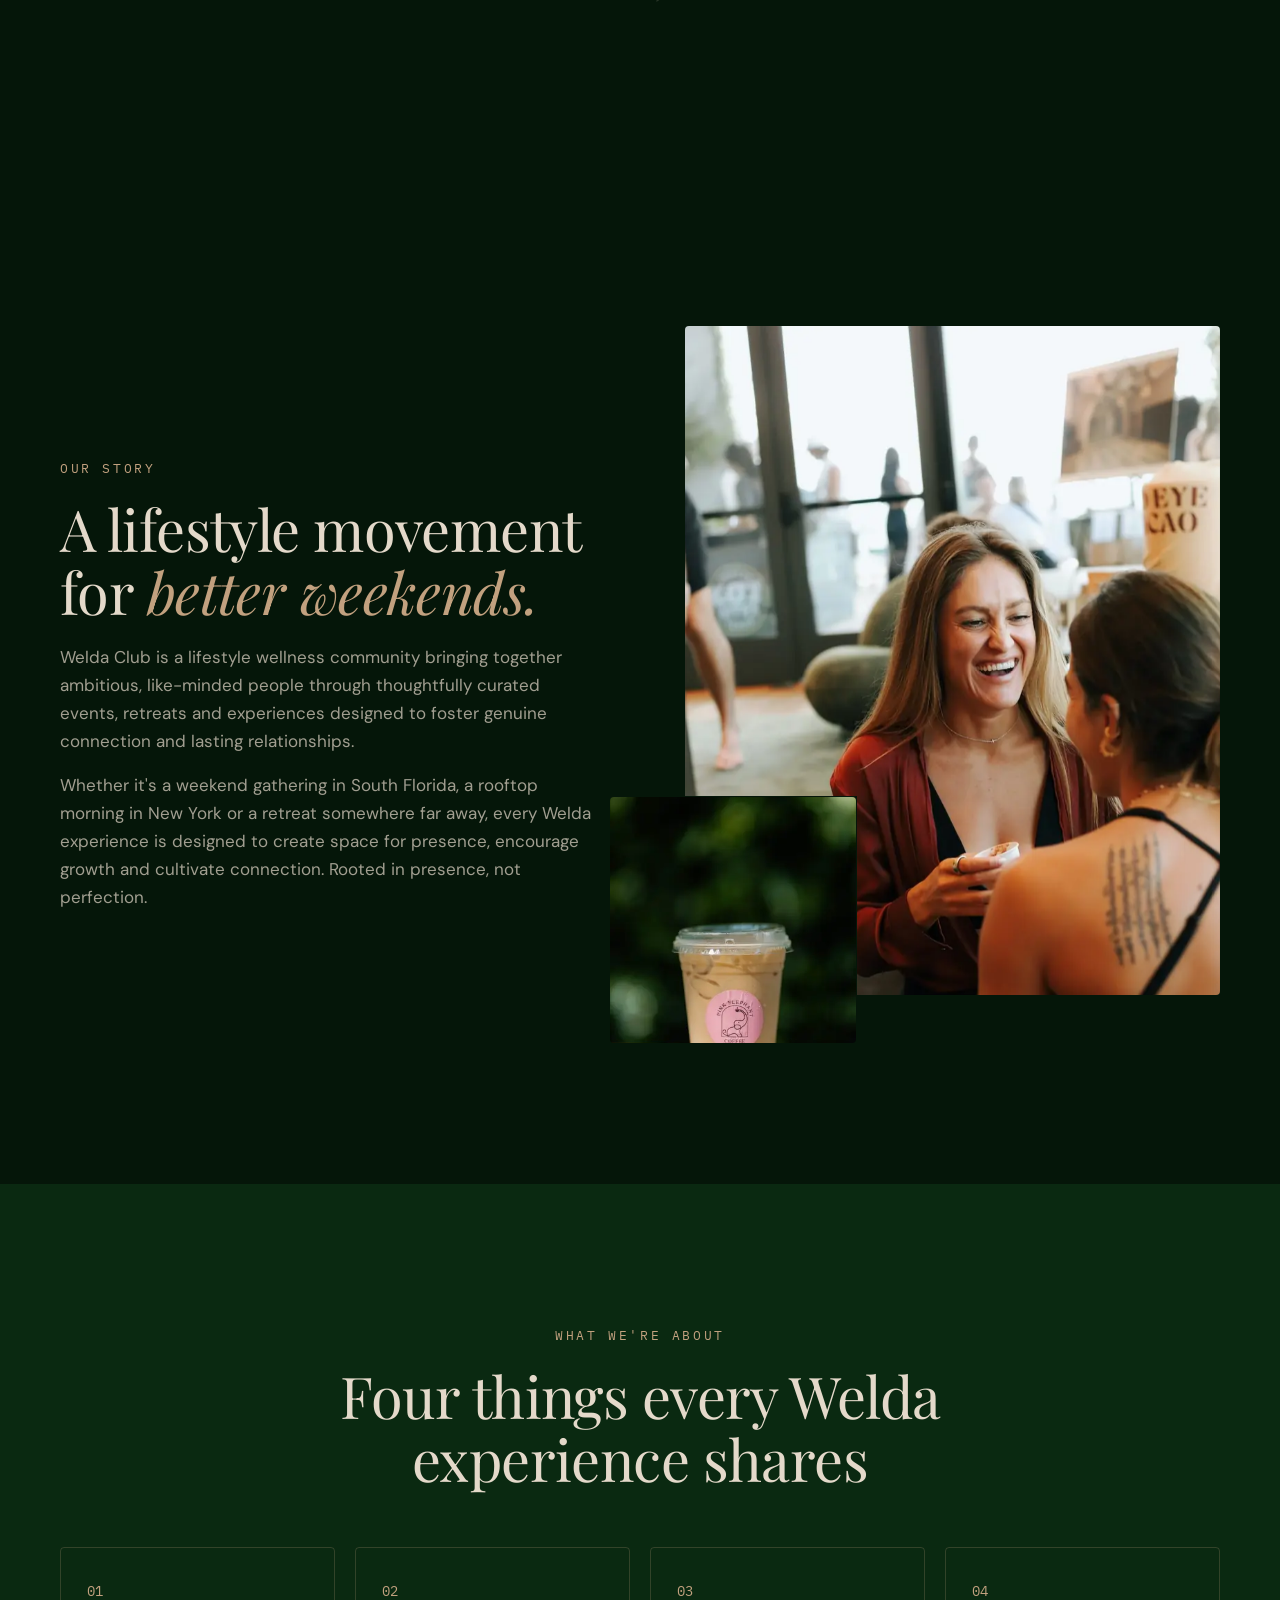
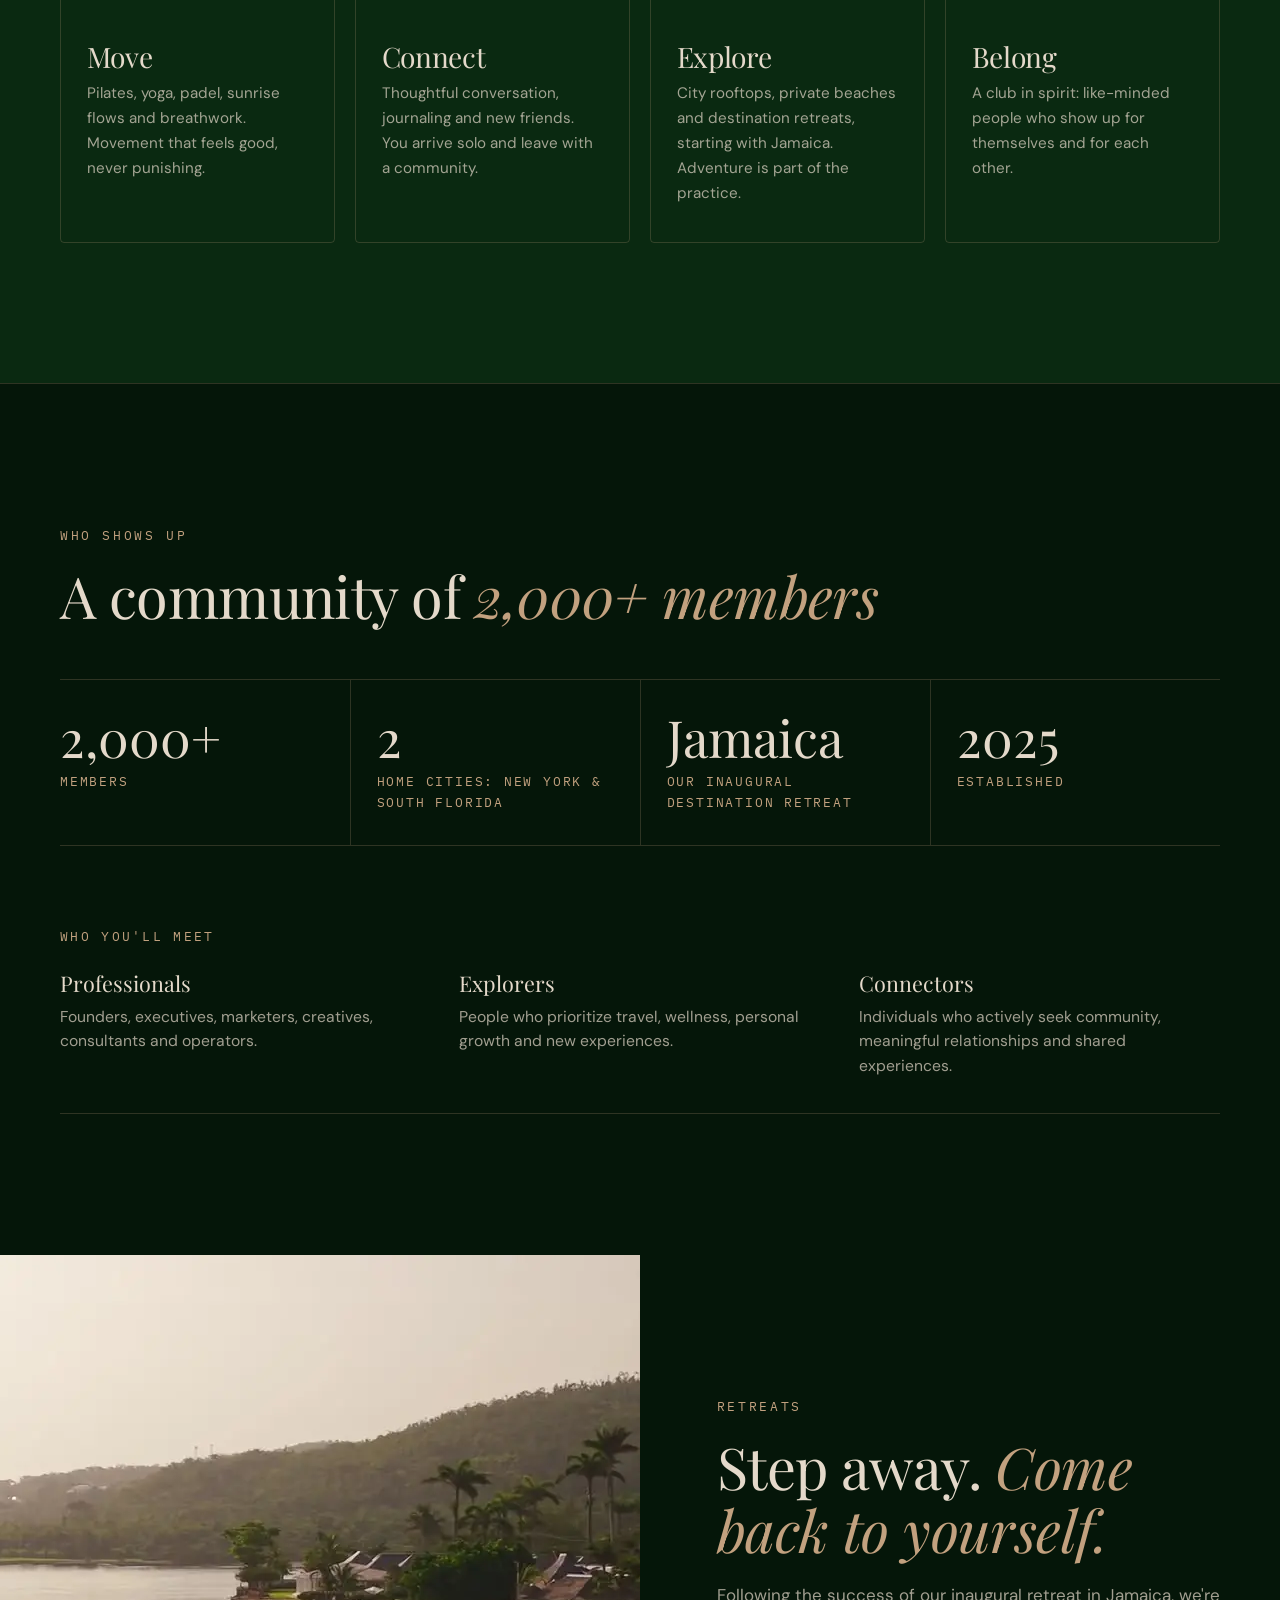
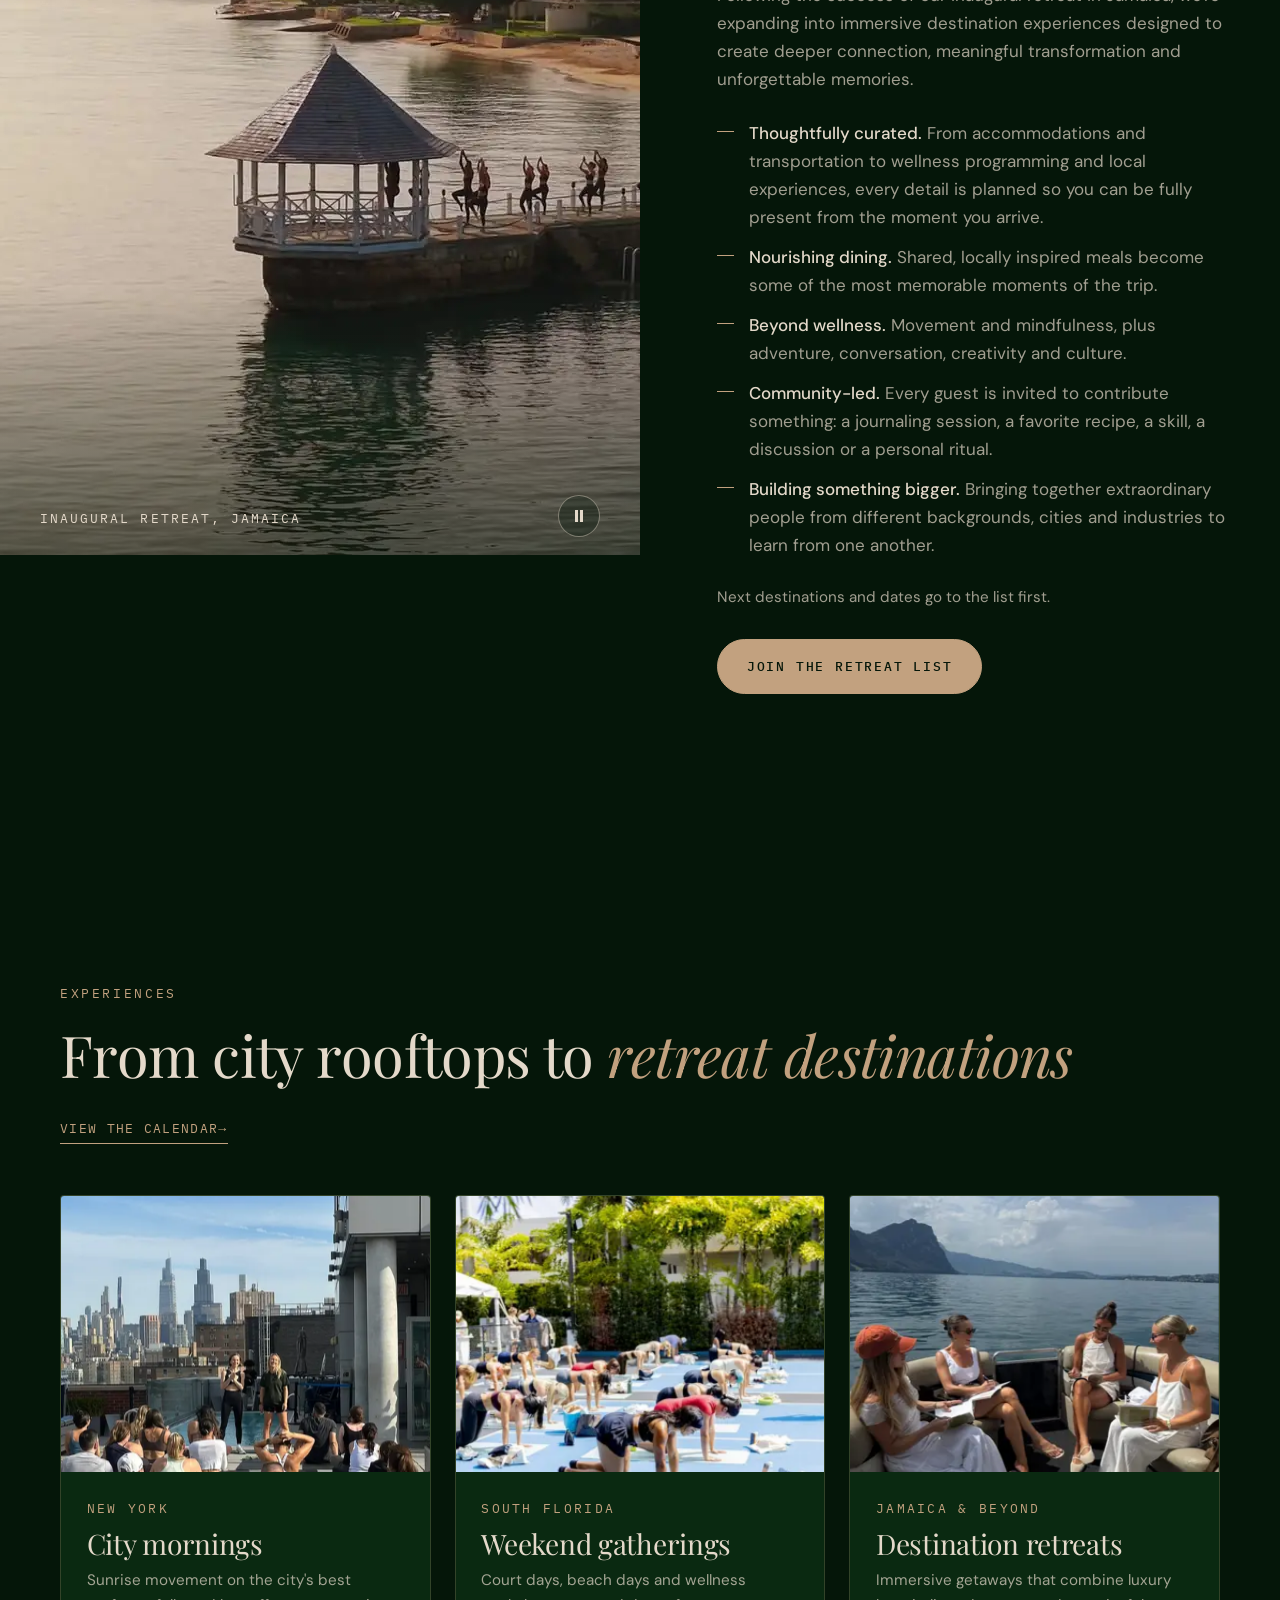
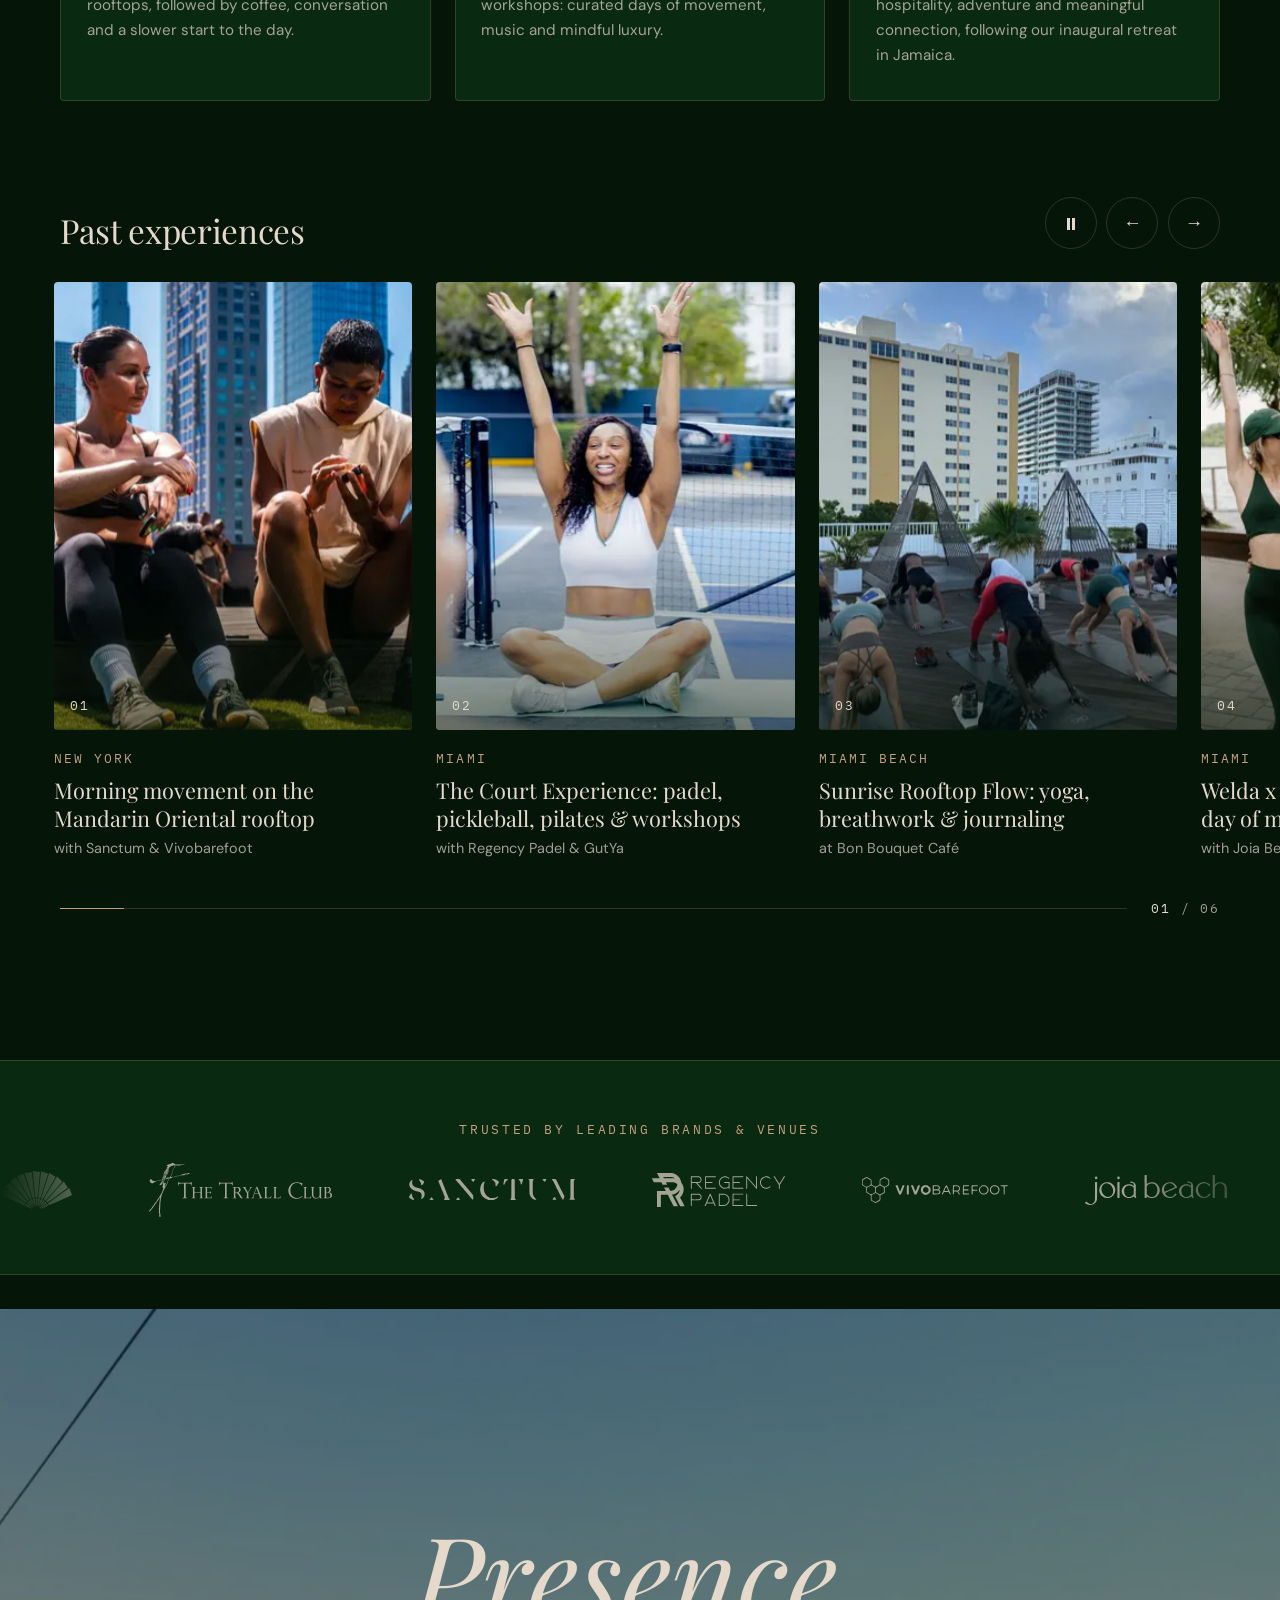
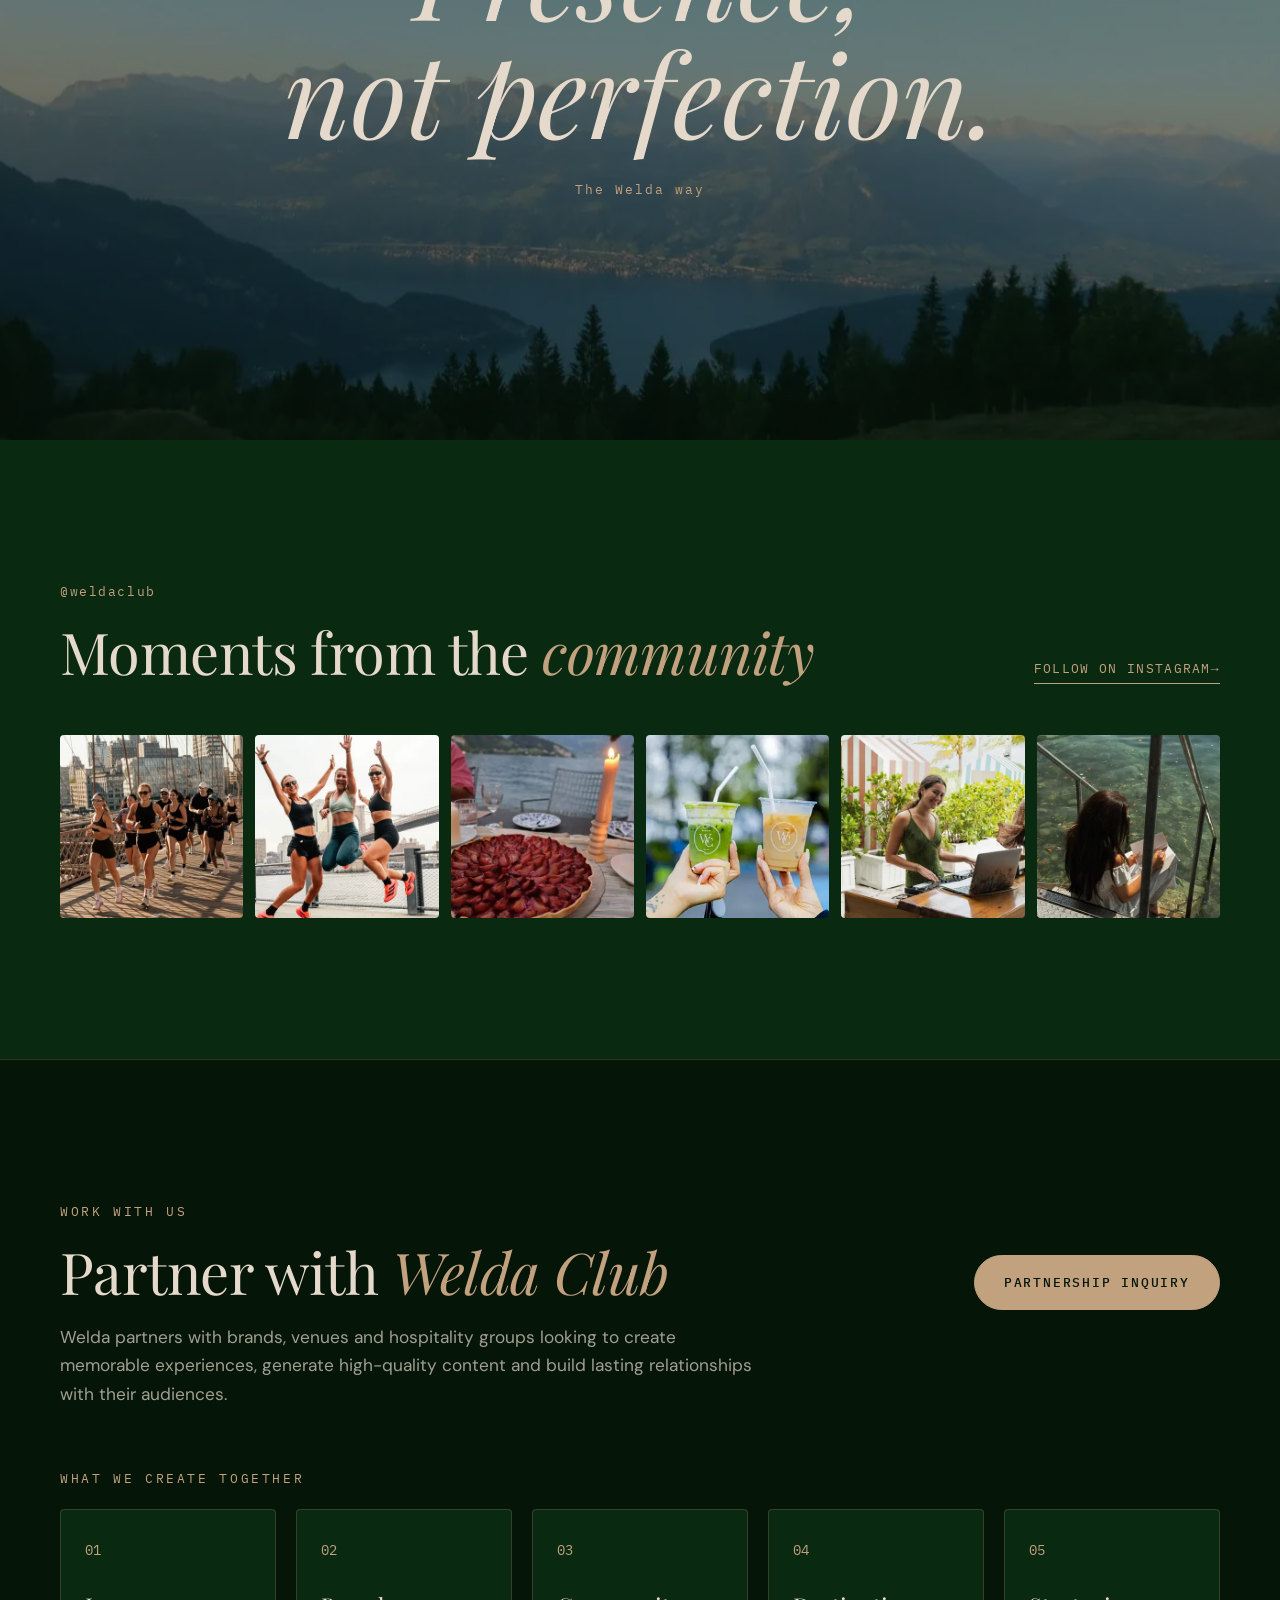
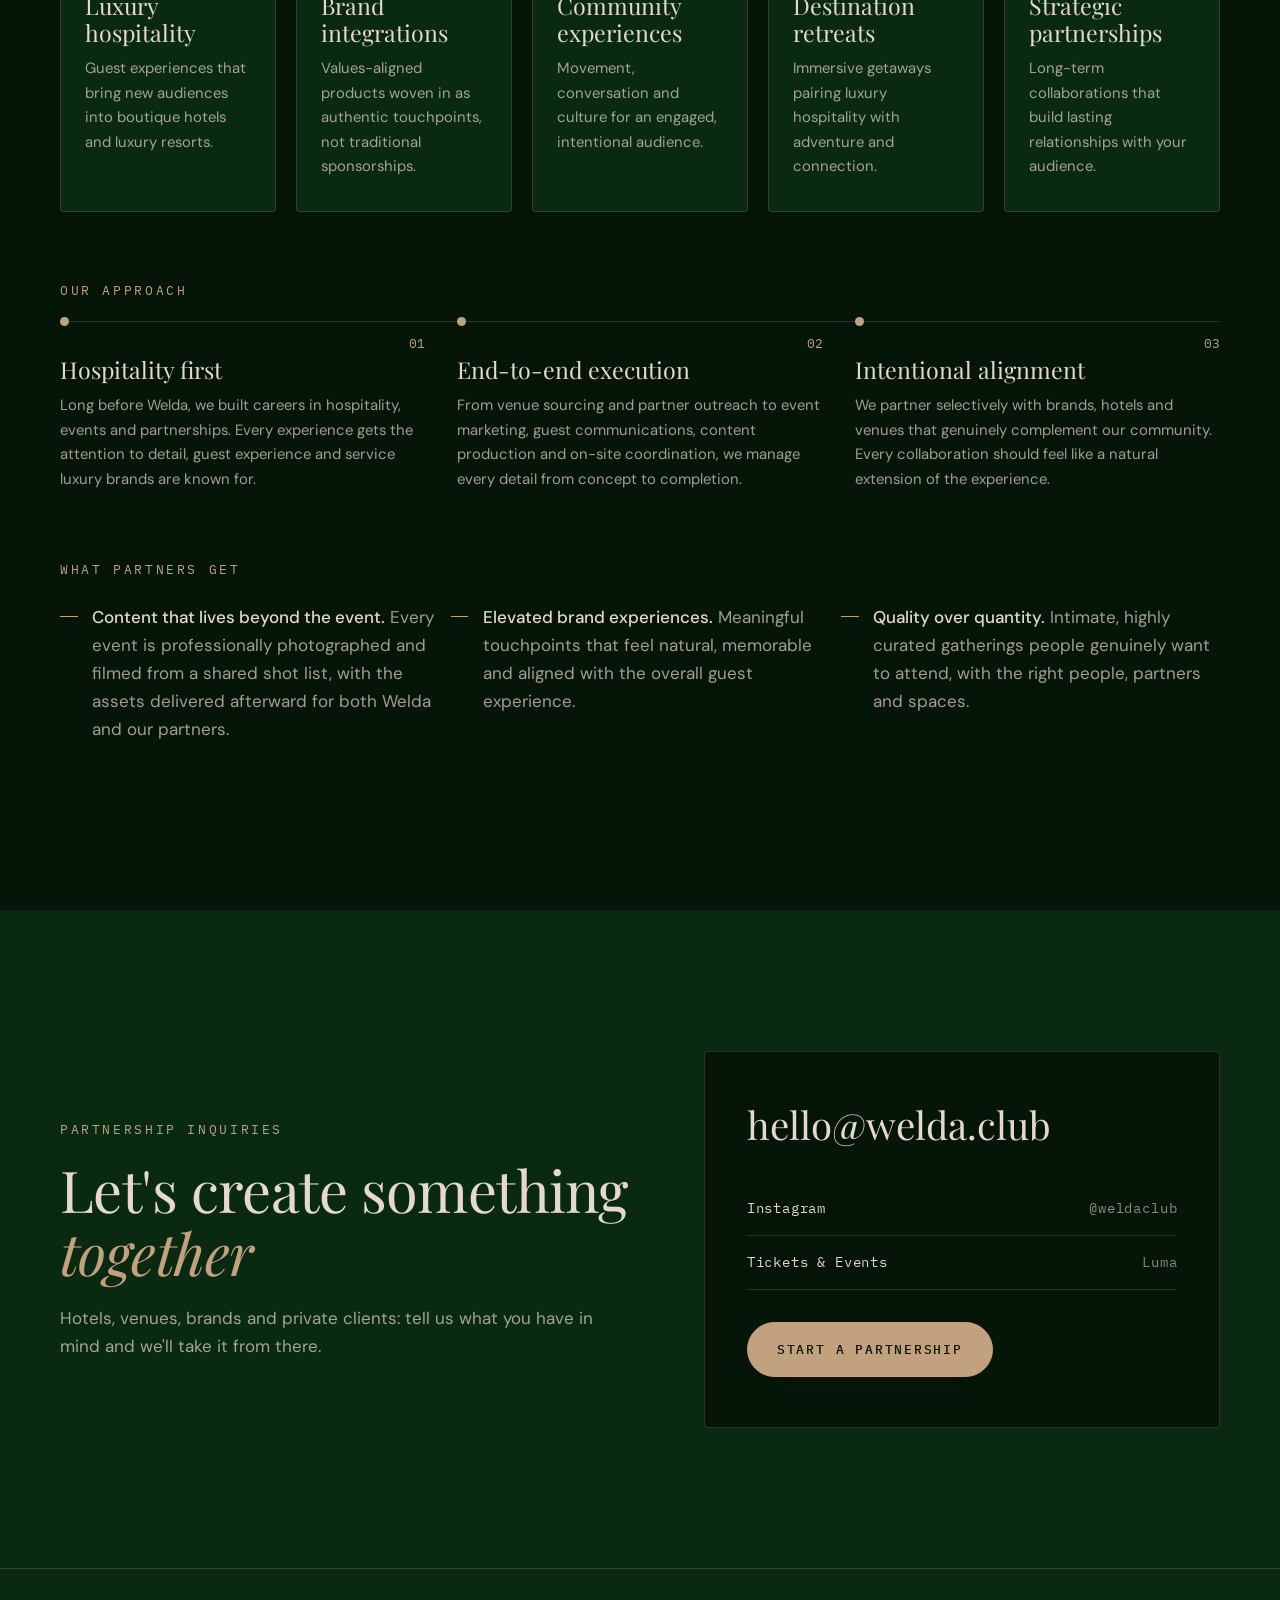
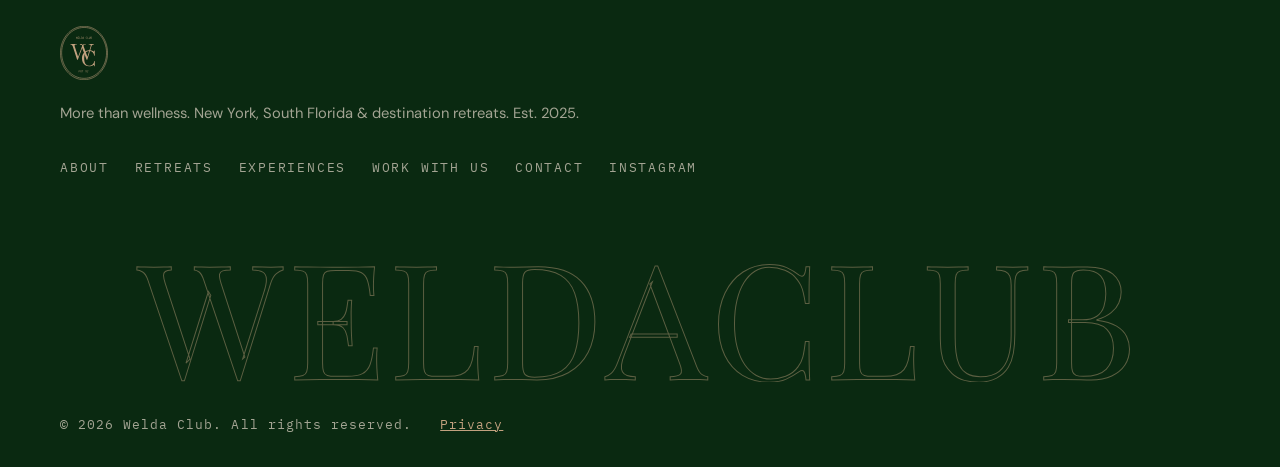
==== commit 91cea722: "Show the Jamaica pier photo first in the top slideshow Swaps the first two slides: the pier at dusk " ====
--- a/index.html
+++ b/index.html
@@ -110,8 +110,8 @@
     <section class="hero">
       <div class="hero__media" data-speed="0.25">
         <div class="hero__img" data-hero-slides>
-          <img class="hero__slide is-active" src="/assets/images/web/hero-1600.webp" srcset="/assets/images/web/hero-640.webp 640w, /assets/images/web/hero-1024.webp 1024w, /assets/images/web/hero-1600.webp 1600w, /assets/images/web/hero-2400.webp 2400w" sizes="100vw" width="2400" height="1600" alt="A group resting on mats in savasana under a thatched beachfront pavilion in South Florida" fetchpriority="high" decoding="async">
-          <img class="hero__slide" data-src="/assets/images/web/hero-2-1600.webp" data-srcset="/assets/images/web/hero-2-640.webp 640w, /assets/images/web/hero-2-1024.webp 1024w, /assets/images/web/hero-2-1600.webp 1600w, /assets/images/web/hero-2-1920.webp 1920w" sizes="100vw" width="1920" height="1080" alt="Guests holding tree pose along a seaside pier at dusk in Jamaica" aria-hidden="true" decoding="async">
+          <img class="hero__slide is-active" src="/assets/images/web/hero-2-1600.webp" srcset="/assets/images/web/hero-2-640.webp 640w, /assets/images/web/hero-2-1024.webp 1024w, /assets/images/web/hero-2-1600.webp 1600w, /assets/images/web/hero-2-1920.webp 1920w" sizes="100vw" width="1920" height="1080" alt="Guests holding tree pose along a seaside pier at dusk in Jamaica" fetchpriority="high" decoding="async">
+          <img class="hero__slide" data-src="/assets/images/web/hero-1600.webp" data-srcset="/assets/images/web/hero-640.webp 640w, /assets/images/web/hero-1024.webp 1024w, /assets/images/web/hero-1600.webp 1600w, /assets/images/web/hero-2400.webp 2400w" sizes="100vw" width="2400" height="1600" alt="A group resting on mats in savasana under a thatched beachfront pavilion in South Florida" aria-hidden="true" decoding="async">
           <img class="hero__slide" data-src="/assets/images/web/hero-3-1600.webp" data-srcset="/assets/images/web/hero-3-640.webp 640w, /assets/images/web/hero-3-1024.webp 1024w, /assets/images/web/hero-3-1600.webp 1600w, /assets/images/web/hero-3-1920.webp 1920w" sizes="100vw" width="1920" height="1080" alt="Guests resting under blankets during a sound bath in Jamaica" aria-hidden="true" decoding="async">
           <img class="hero__slide" data-src="/assets/images/web/hero-4-1600.webp" data-srcset="/assets/images/web/hero-4-640.webp 640w, /assets/images/web/hero-4-1024.webp 1024w, /assets/images/web/hero-4-1600.webp 1600w, /assets/images/web/hero-4-2000.webp 2000w" sizes="100vw" width="2000" height="1333" alt="A group stretching beside a villa pool in Jamaica, reflected in the water" aria-hidden="true" decoding="async">
           <img class="hero__slide" data-src="/assets/images/web/hero-5-1024.webp" data-srcset="/assets/images/web/hero-5-640.webp 640w, /assets/images/web/hero-5-1024.webp 1024w, /assets/images/web/hero-5-1500.webp 1500w" sizes="100vw" width="1500" height="2000" alt="An aerial view of a yoga class on a pier over turquoise water in Jamaica" aria-hidden="true" decoding="async" style="--pos: center 58%">
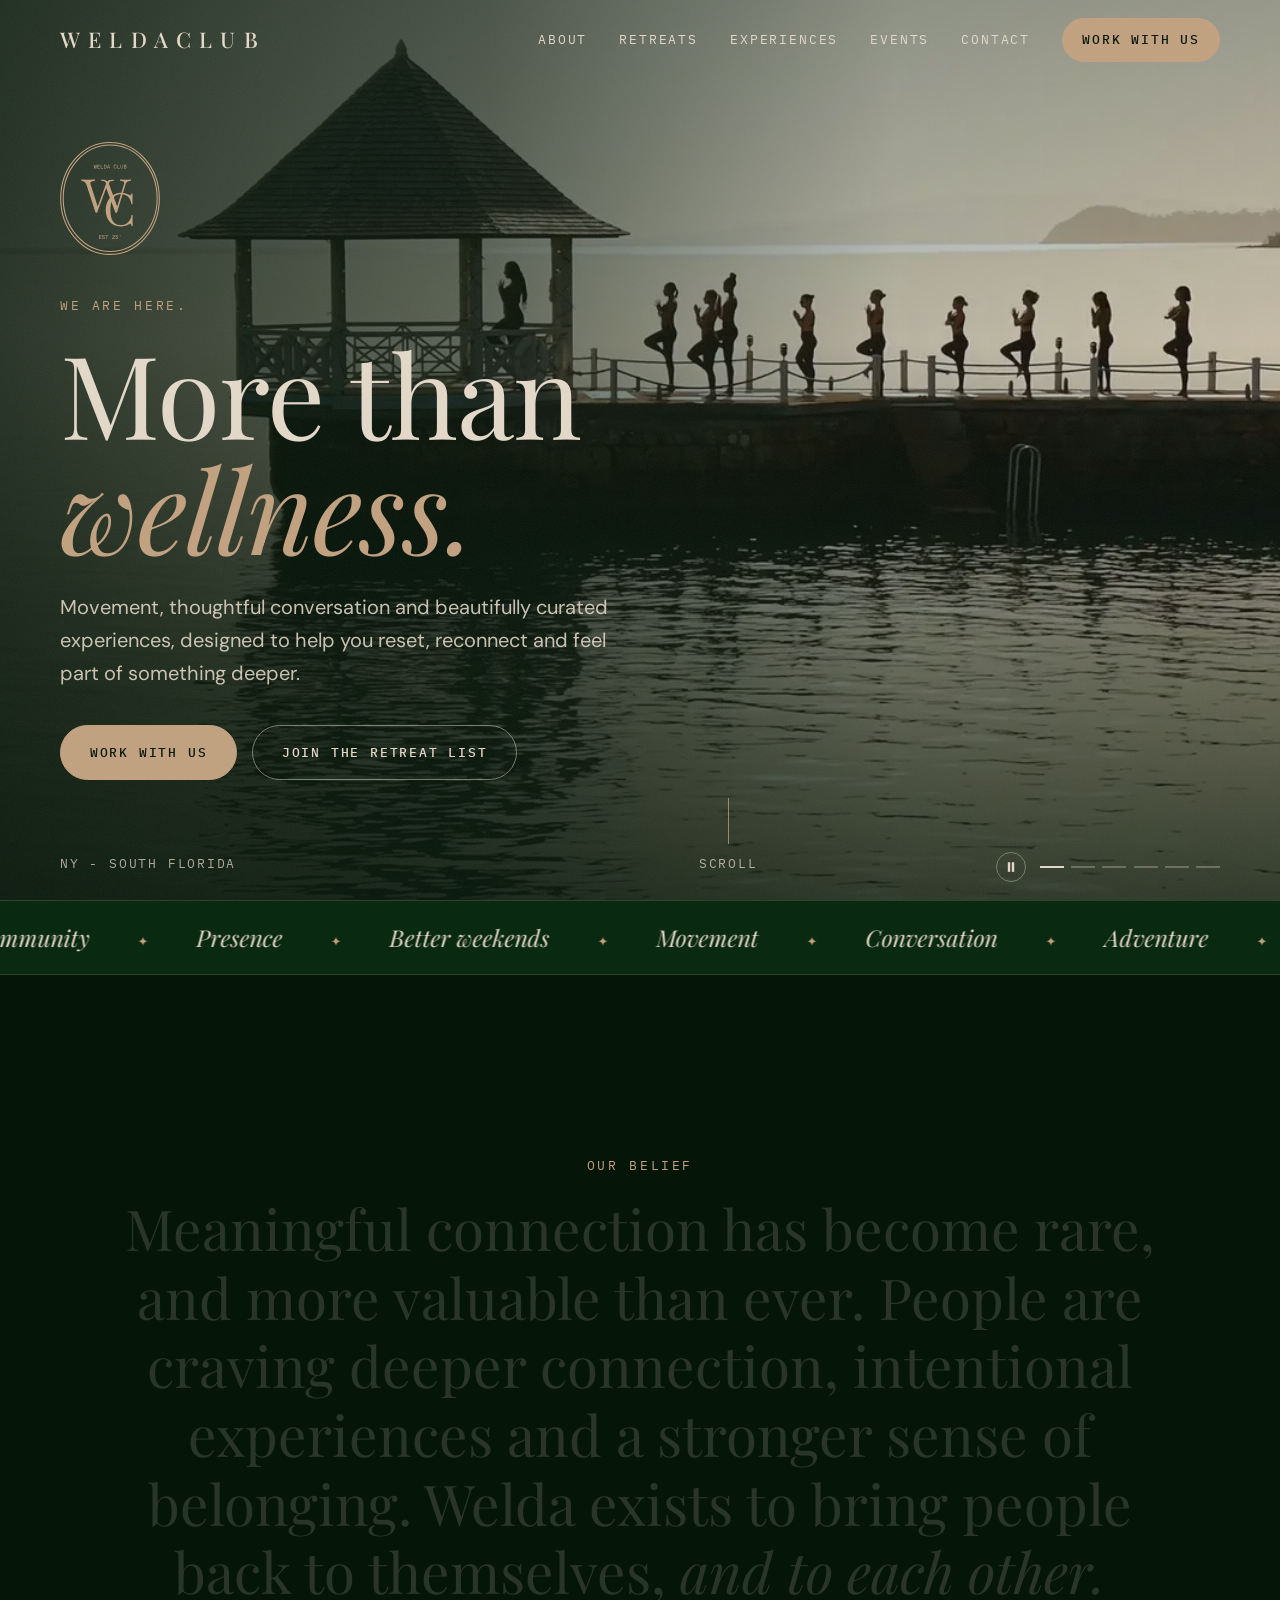
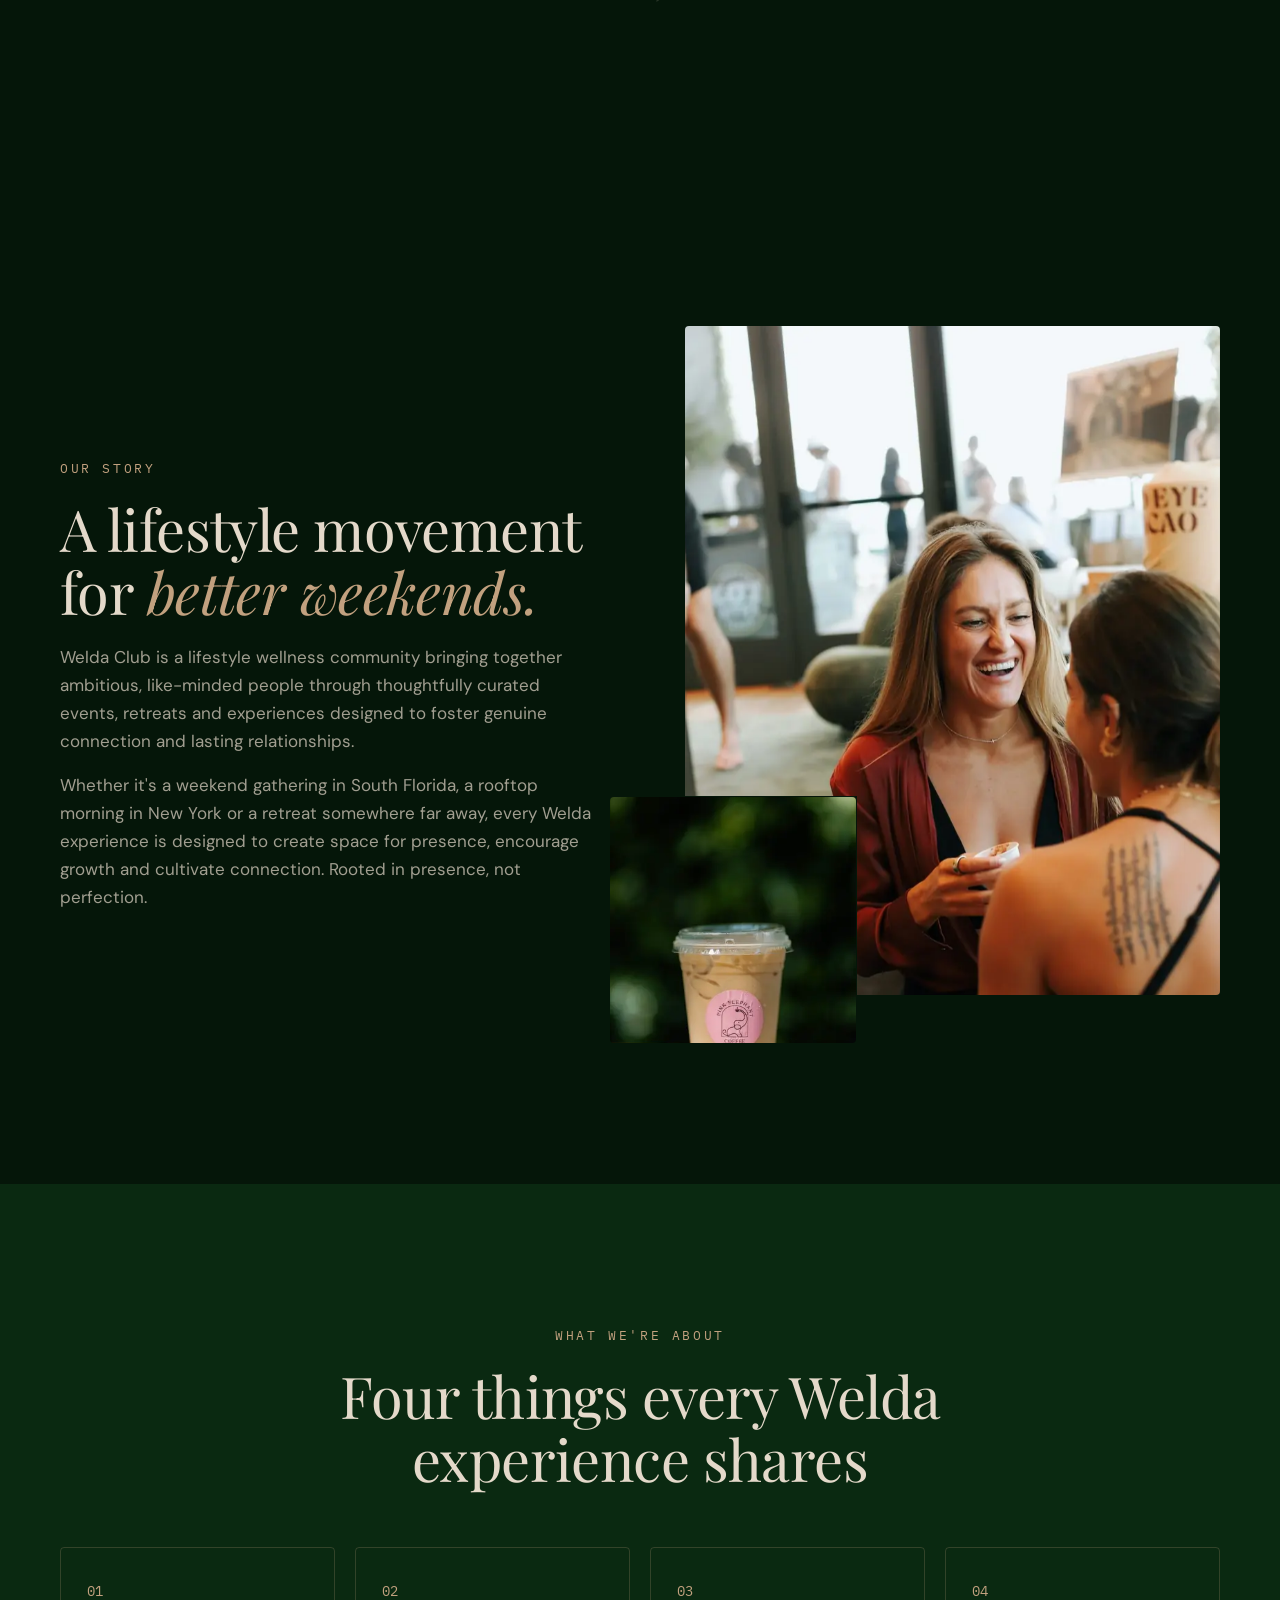
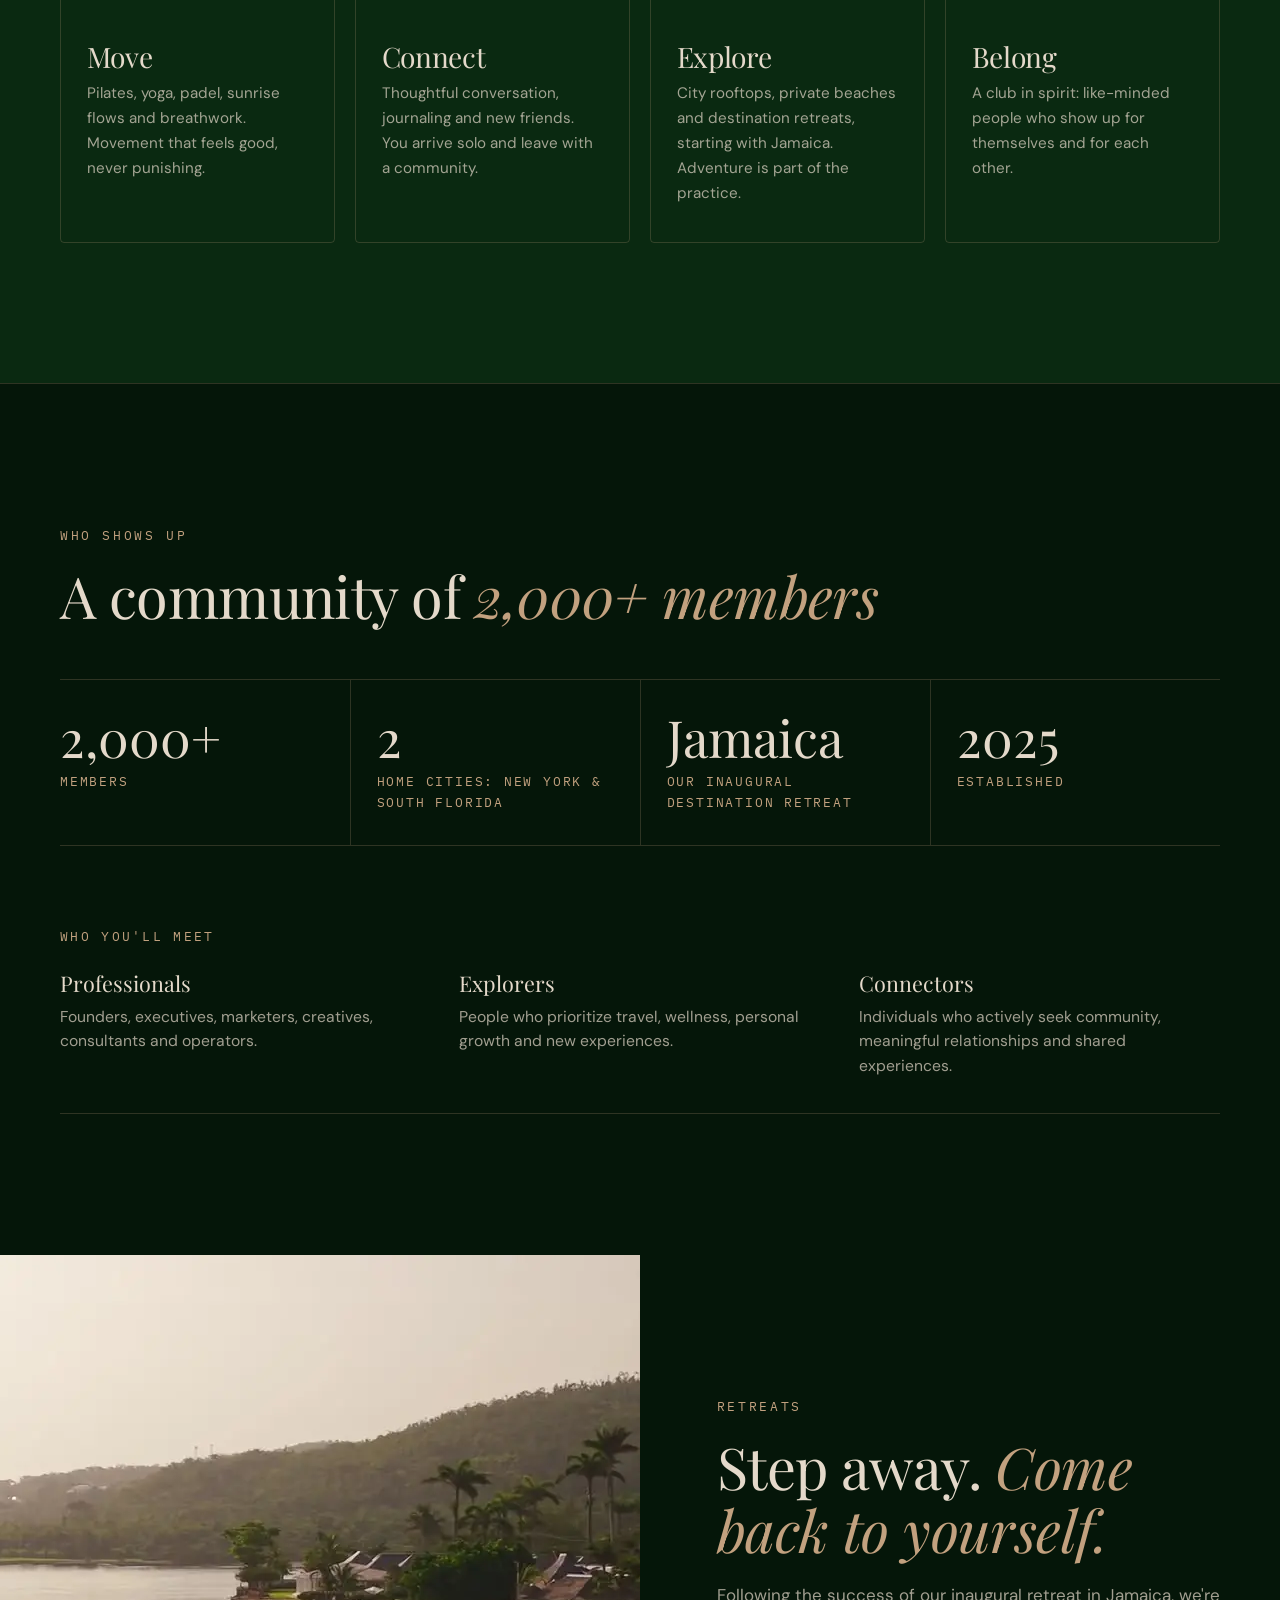
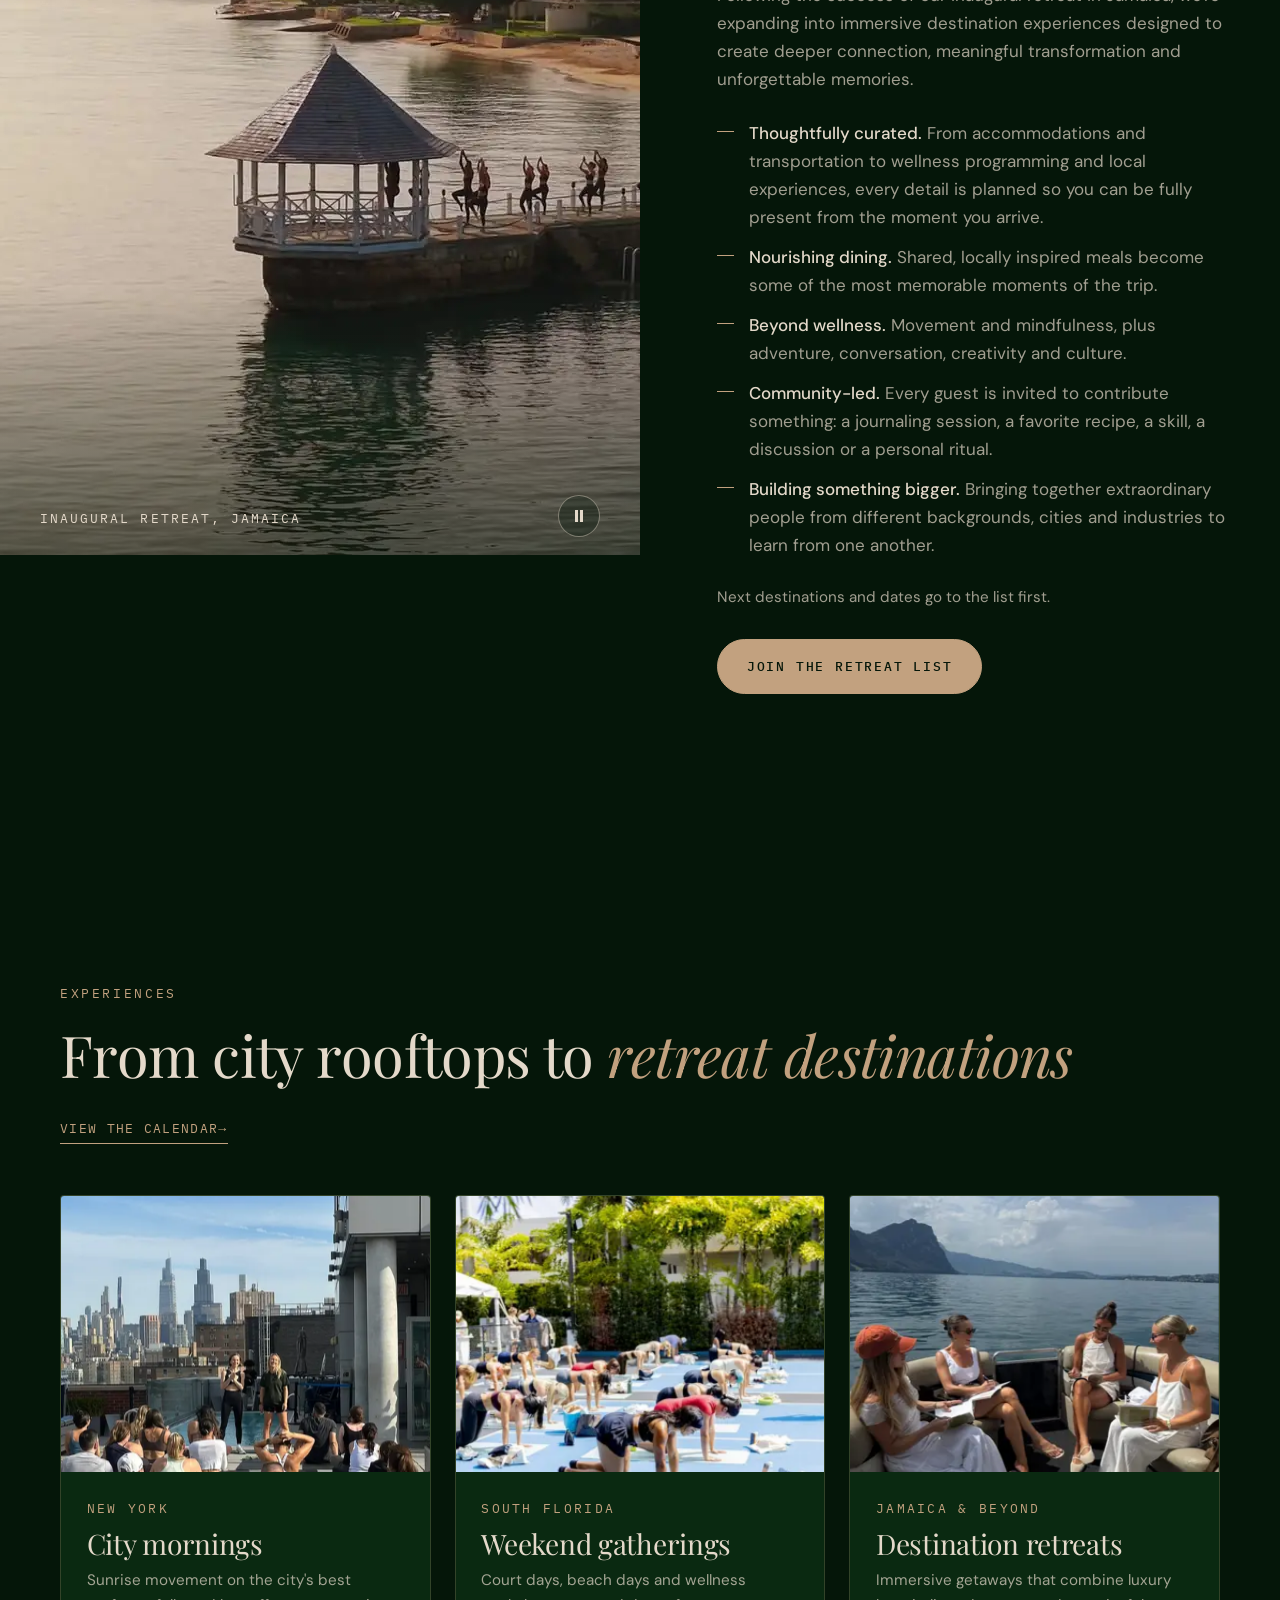
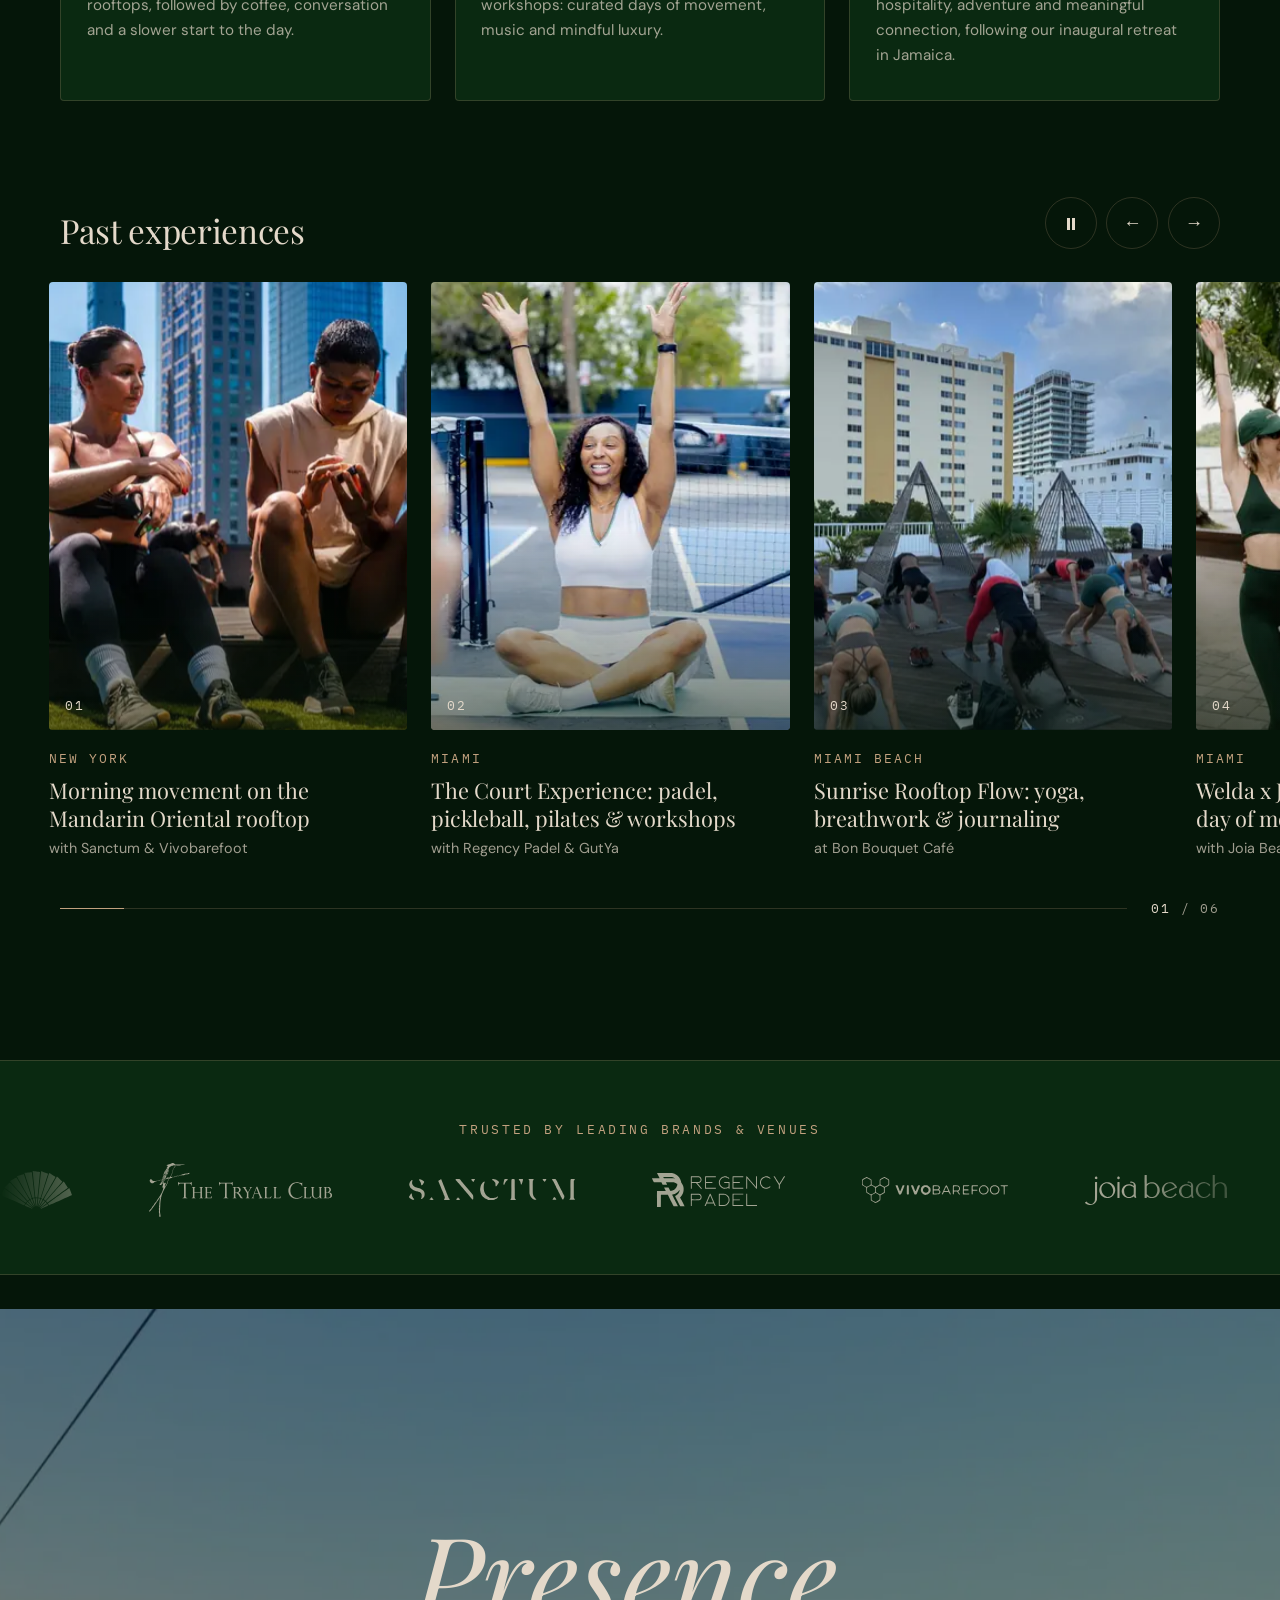
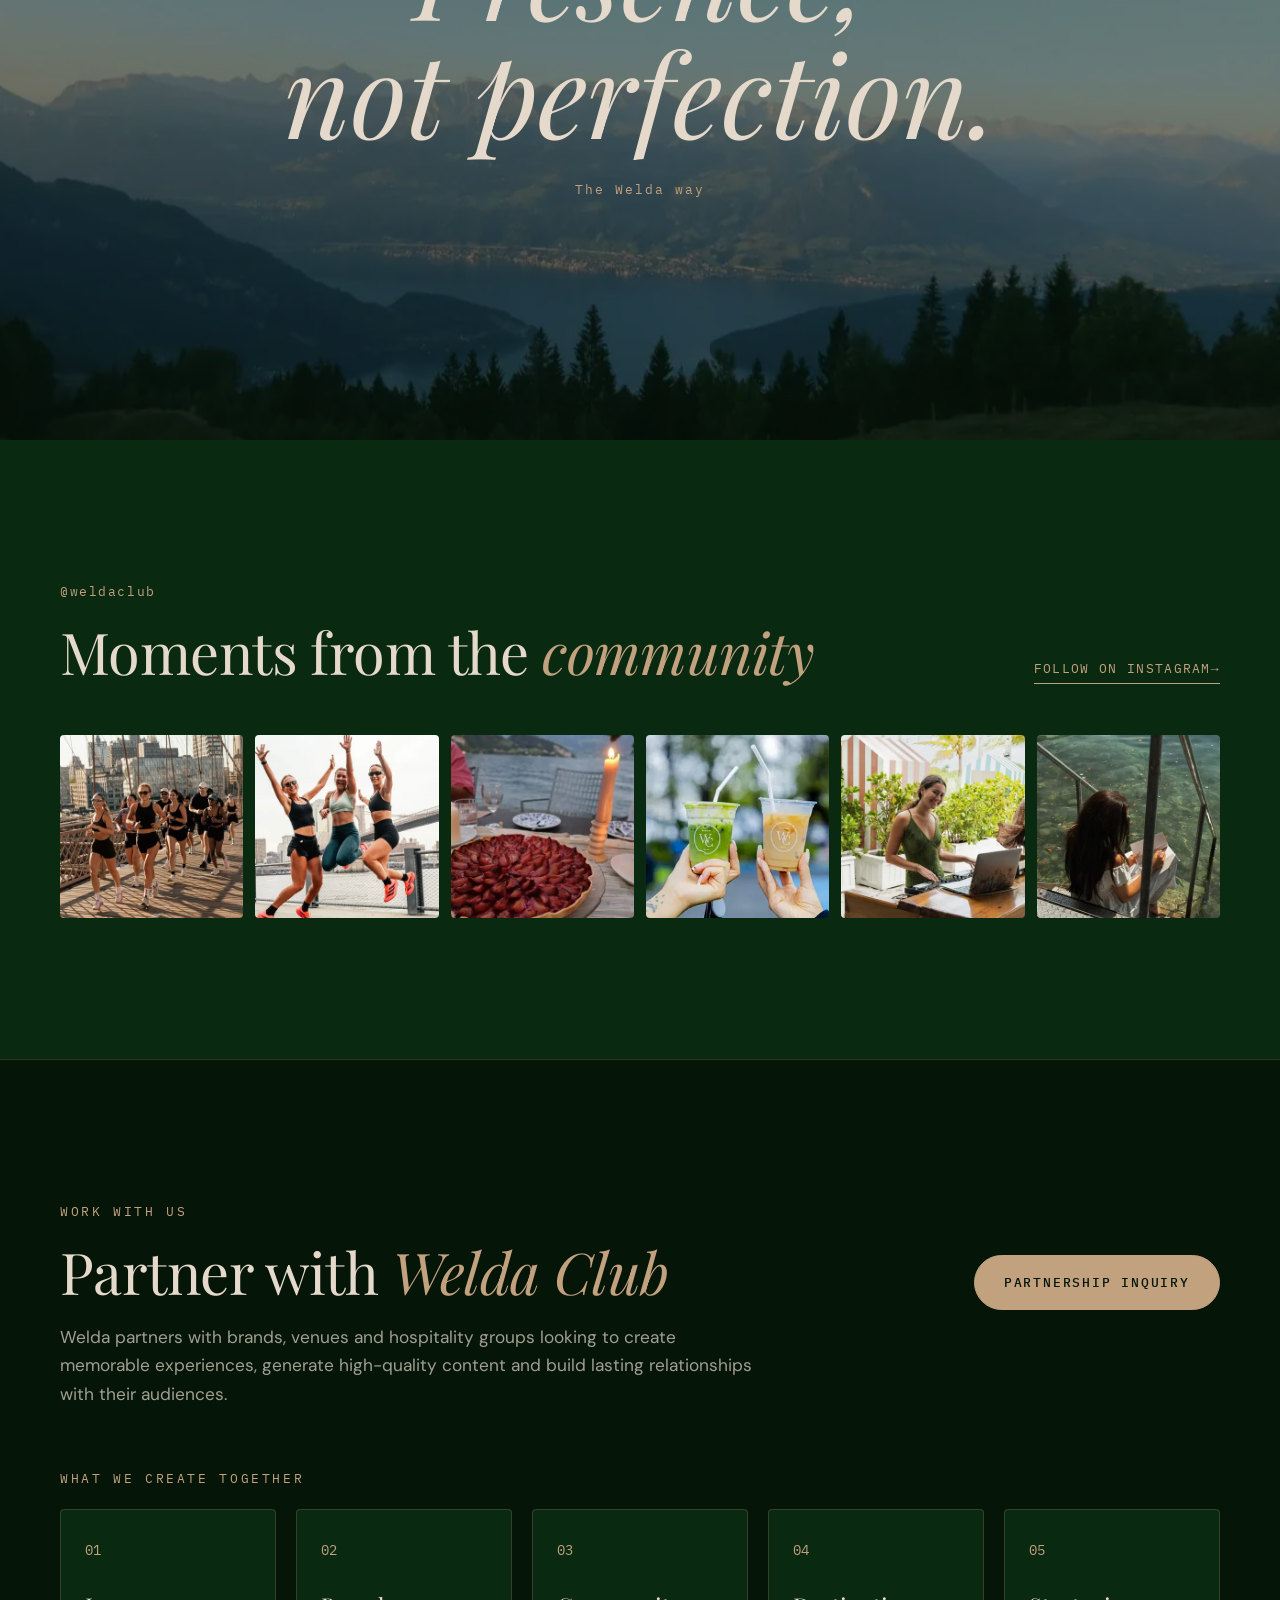
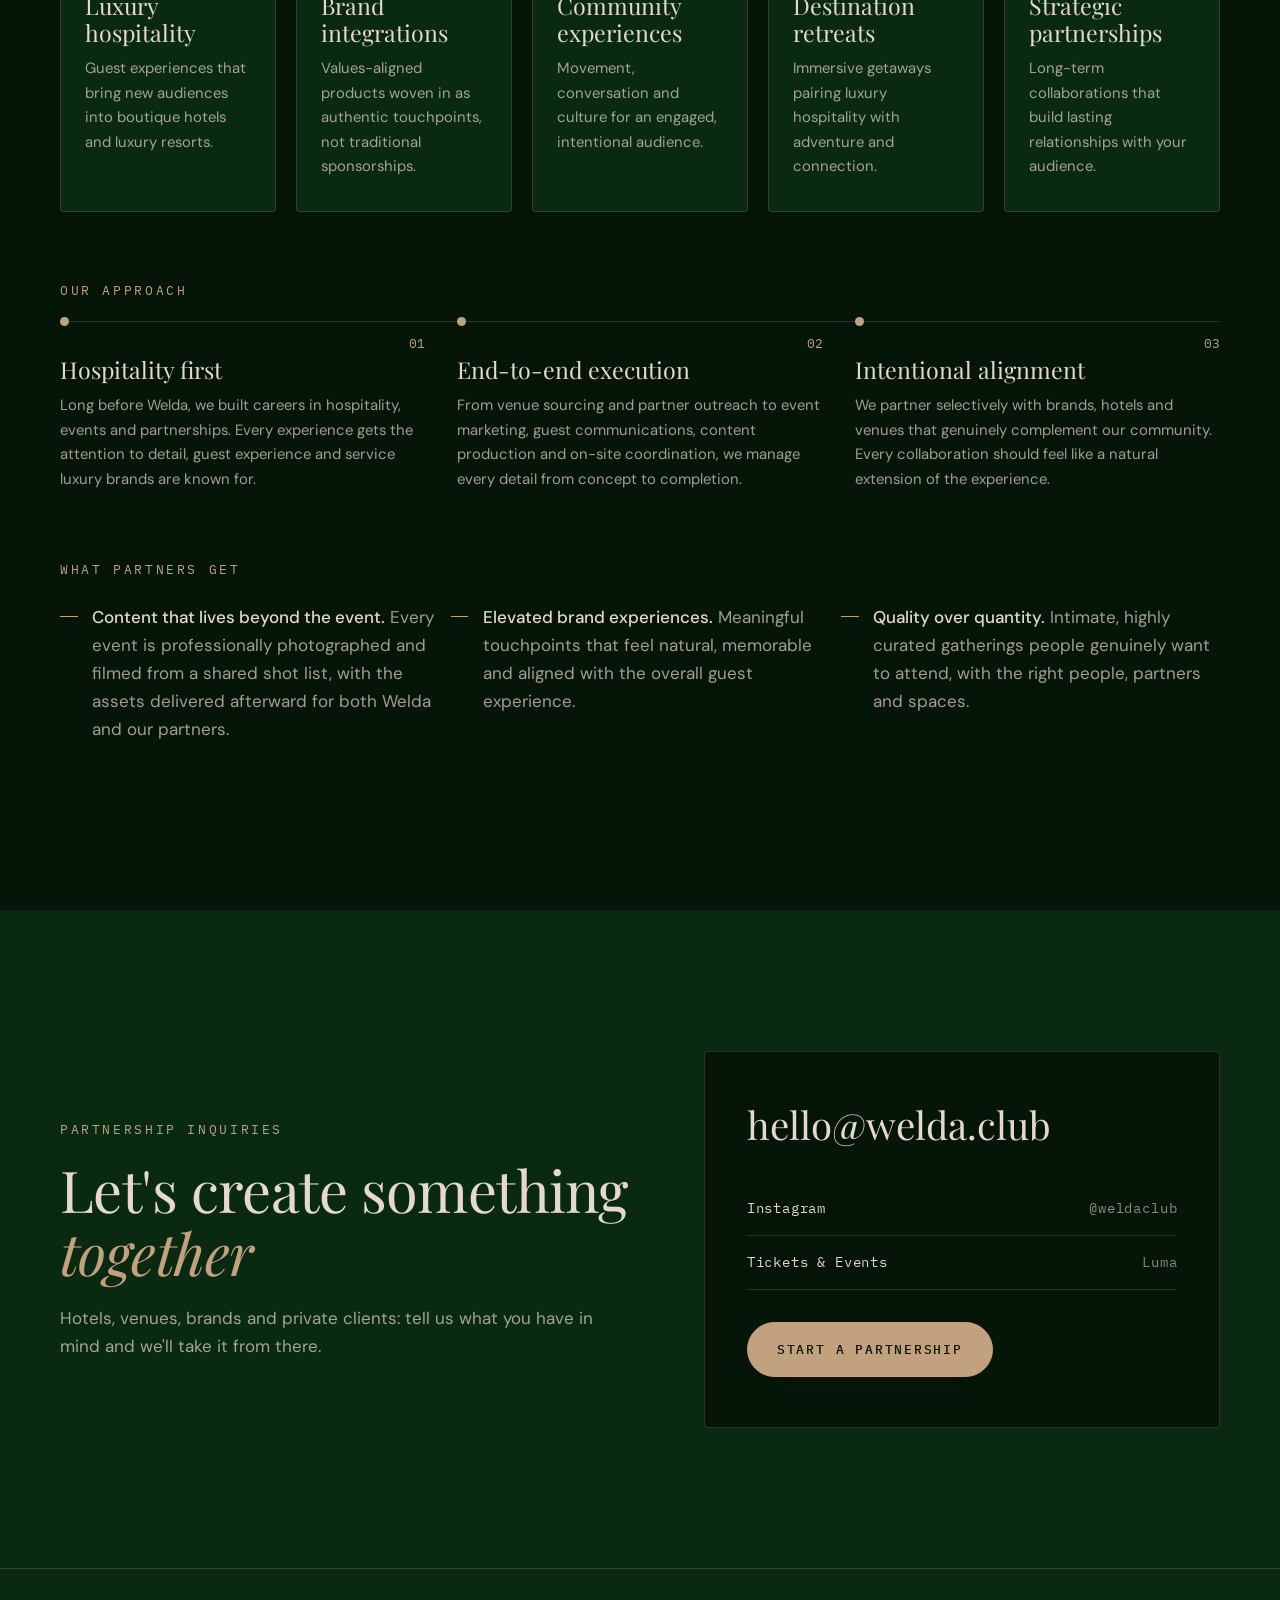
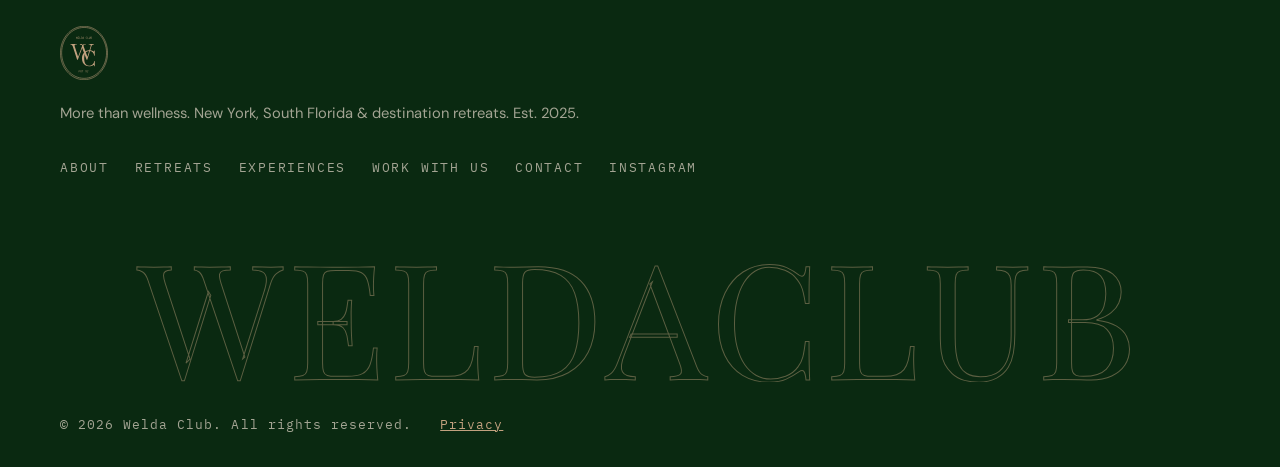
==== commit c22171b5: "Keep the Instagram grid in sync with @weldaclub automatically A daily workflow (.github/workflows/in" ====
--- a/index.html
+++ b/index.html
@@ -454,12 +454,14 @@
           <a href="https://www.instagram.com/weldaclub/" class="link-arrow reveal" target="_blank" rel="noopener">Follow on Instagram</a>
         </div>
         <div class="gram__grid">
+          <!-- instagram:start (filled in daily from @weldaclub by .github/workflows/instagram.yml; edits here get replaced) -->
           <a href="https://www.instagram.com/weldaclub/" target="_blank" rel="noopener" class="gram__item reveal" aria-label="A group running across the Brooklyn Bridge (Welda on Instagram)"><span><img src="/assets/images/web/gallery-1-700.webp" srcset="/assets/images/web/gallery-1-400.webp 400w, /assets/images/web/gallery-1-700.webp 700w, /assets/images/web/gallery-1-900.webp 900w" sizes="(max-width: 560px) 50vw, 17vw" width="900" height="1350" alt="A group running across the Brooklyn Bridge" loading="lazy" decoding="async"></span></a>
           <a href="https://www.instagram.com/weldaclub/" target="_blank" rel="noopener" class="gram__item reveal" aria-label="Three women jumping for joy by the East River (Welda on Instagram)"><span style="--fallback: var(--fallback-2)"><img src="/assets/images/web/gallery-2-700.webp" srcset="/assets/images/web/gallery-2-400.webp 400w, /assets/images/web/gallery-2-700.webp 700w, /assets/images/web/gallery-2-900.webp 900w" sizes="(max-width: 560px) 50vw, 17vw" width="900" height="1350" alt="Three women jumping for joy by the East River" loading="lazy" decoding="async"></span></a>
           <a href="https://www.instagram.com/weldaclub/" target="_blank" rel="noopener" class="gram__item reveal" aria-label="A strawberry tart on a candlelit table beside a lake (Welda on Instagram)"><span style="--fallback: var(--fallback-3)"><img src="/assets/images/web/gallery-3-700.webp" srcset="/assets/images/web/gallery-3-400.webp 400w, /assets/images/web/gallery-3-700.webp 700w, /assets/images/web/gallery-3-900.webp 900w" sizes="(max-width: 560px) 50vw, 17vw" width="900" height="1350" alt="A strawberry tart on a candlelit table beside a lake" loading="lazy" decoding="async"></span></a>
           <a href="https://www.instagram.com/weldaclub/" target="_blank" rel="noopener" class="gram__item reveal" aria-label="Two Welda Club iced drinks raised in a toast (Welda on Instagram)"><span style="--fallback: var(--fallback-2)"><img src="/assets/images/web/gallery-4-700.webp" srcset="/assets/images/web/gallery-4-400.webp 400w, /assets/images/web/gallery-4-700.webp 700w, /assets/images/web/gallery-4-900.webp 900w" sizes="(max-width: 560px) 50vw, 17vw" width="900" height="600" alt="Two Welda Club iced drinks raised in a toast" loading="lazy" decoding="async"></span></a>
           <a href="https://www.instagram.com/weldaclub/" target="_blank" rel="noopener" class="gram__item reveal" aria-label="A DJ smiling behind the decks at a beach club (Welda on Instagram)"><span><img src="/assets/images/web/gallery-5-700.webp" srcset="/assets/images/web/gallery-5-400.webp 400w, /assets/images/web/gallery-5-700.webp 700w, /assets/images/web/gallery-5-900.webp 900w" sizes="(max-width: 560px) 50vw, 17vw" width="900" height="1350" alt="A DJ smiling behind the decks at a beach club" loading="lazy" decoding="async"></span></a>
           <a href="https://www.instagram.com/weldaclub/" target="_blank" rel="noopener" class="gram__item reveal" aria-label="A woman journaling on the steps down to clear water (Welda on Instagram)"><span style="--fallback: var(--fallback-3)"><img src="/assets/images/web/gallery-6-700.webp" srcset="/assets/images/web/gallery-6-400.webp 400w, /assets/images/web/gallery-6-700.webp 700w, /assets/images/web/gallery-6-900.webp 900w" sizes="(max-width: 560px) 50vw, 17vw" width="900" height="1200" alt="A woman journaling on the steps down to clear water" loading="lazy" decoding="async"></span></a>
+          <!-- instagram:end -->
         </div>
       </div>
     </section>
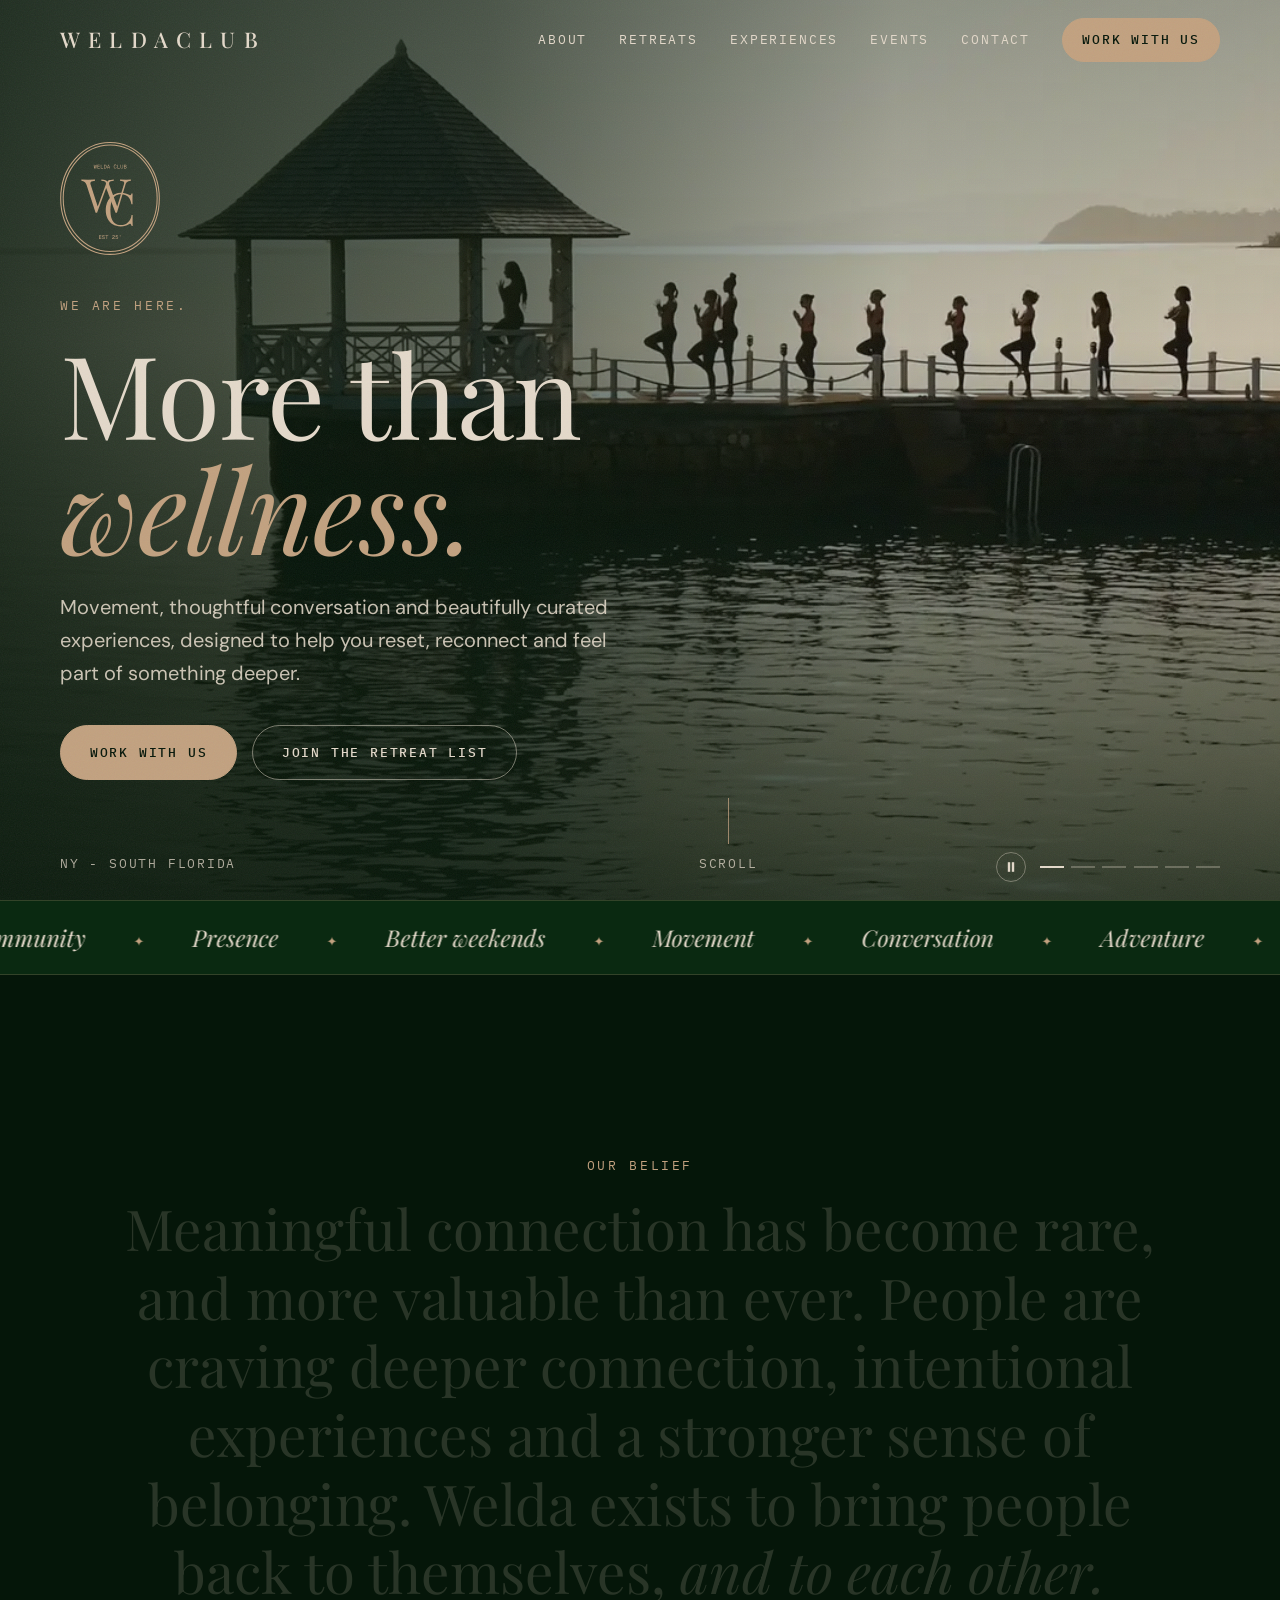
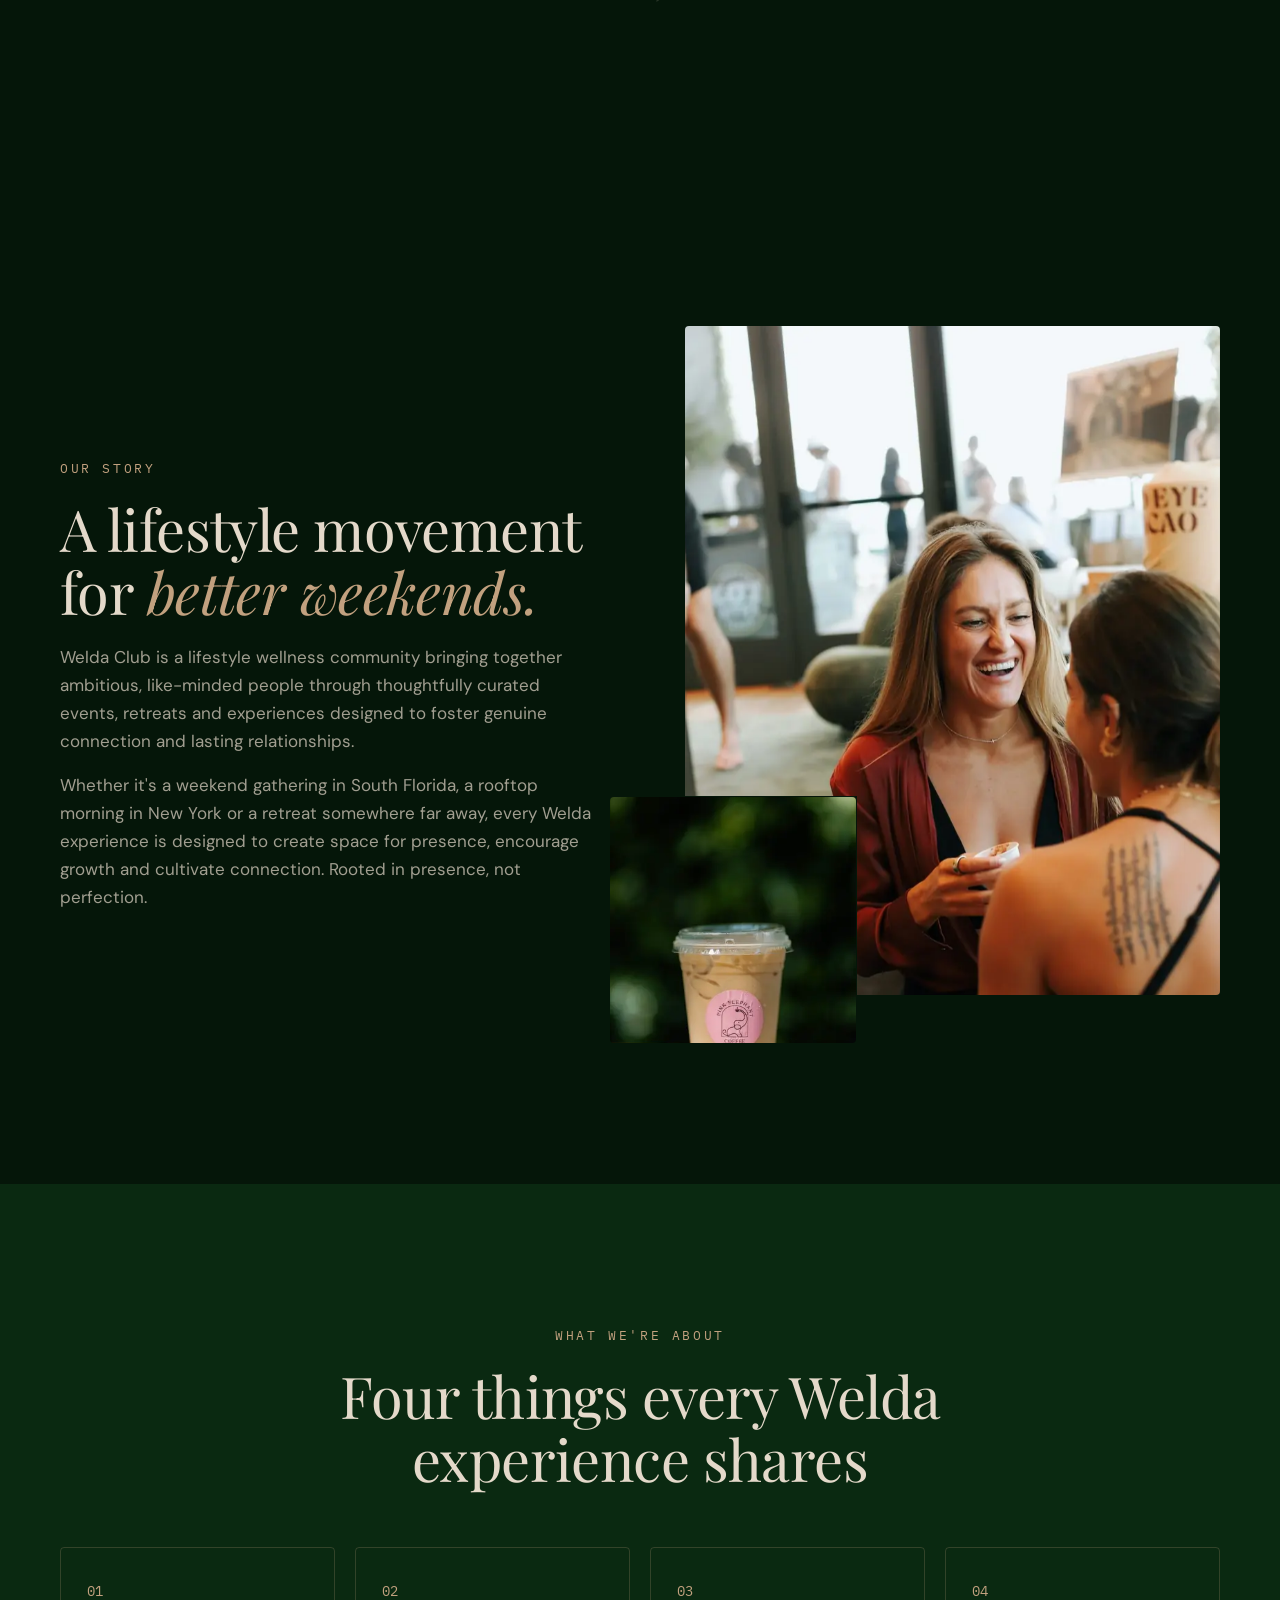
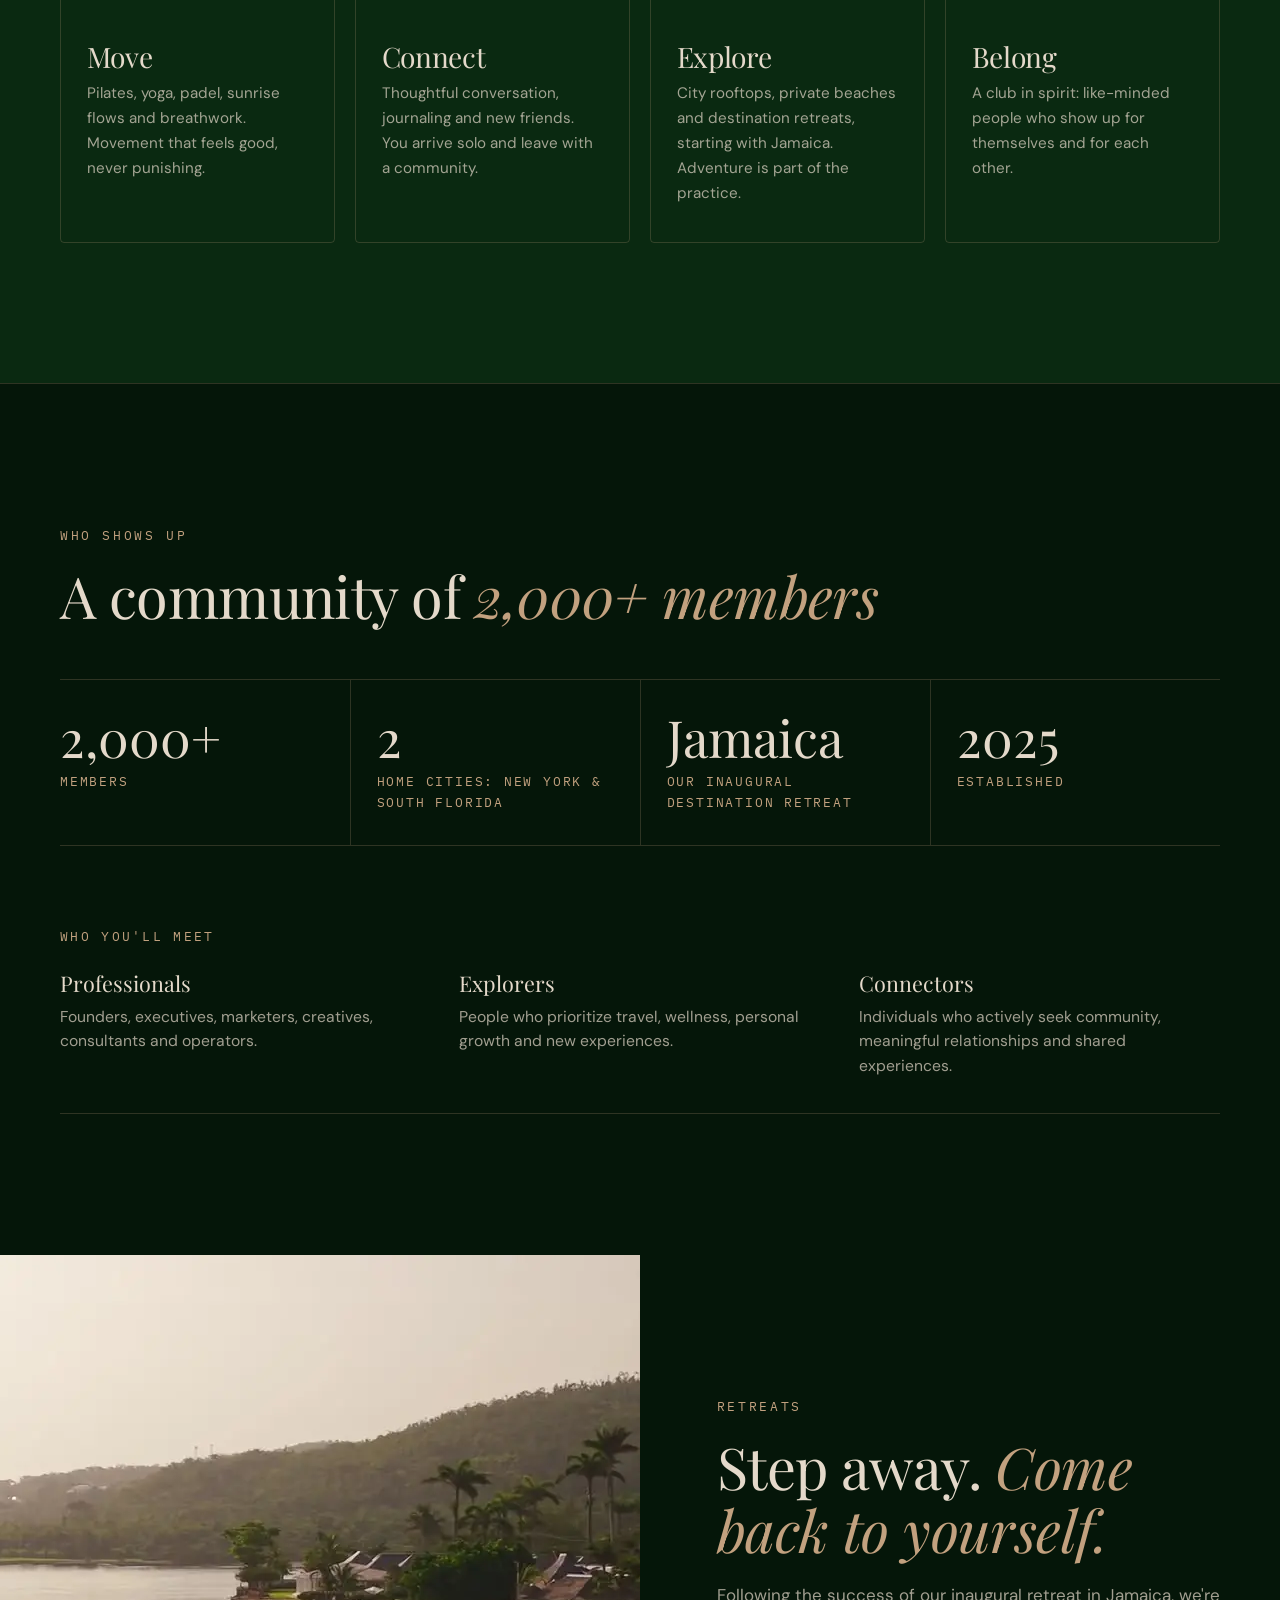
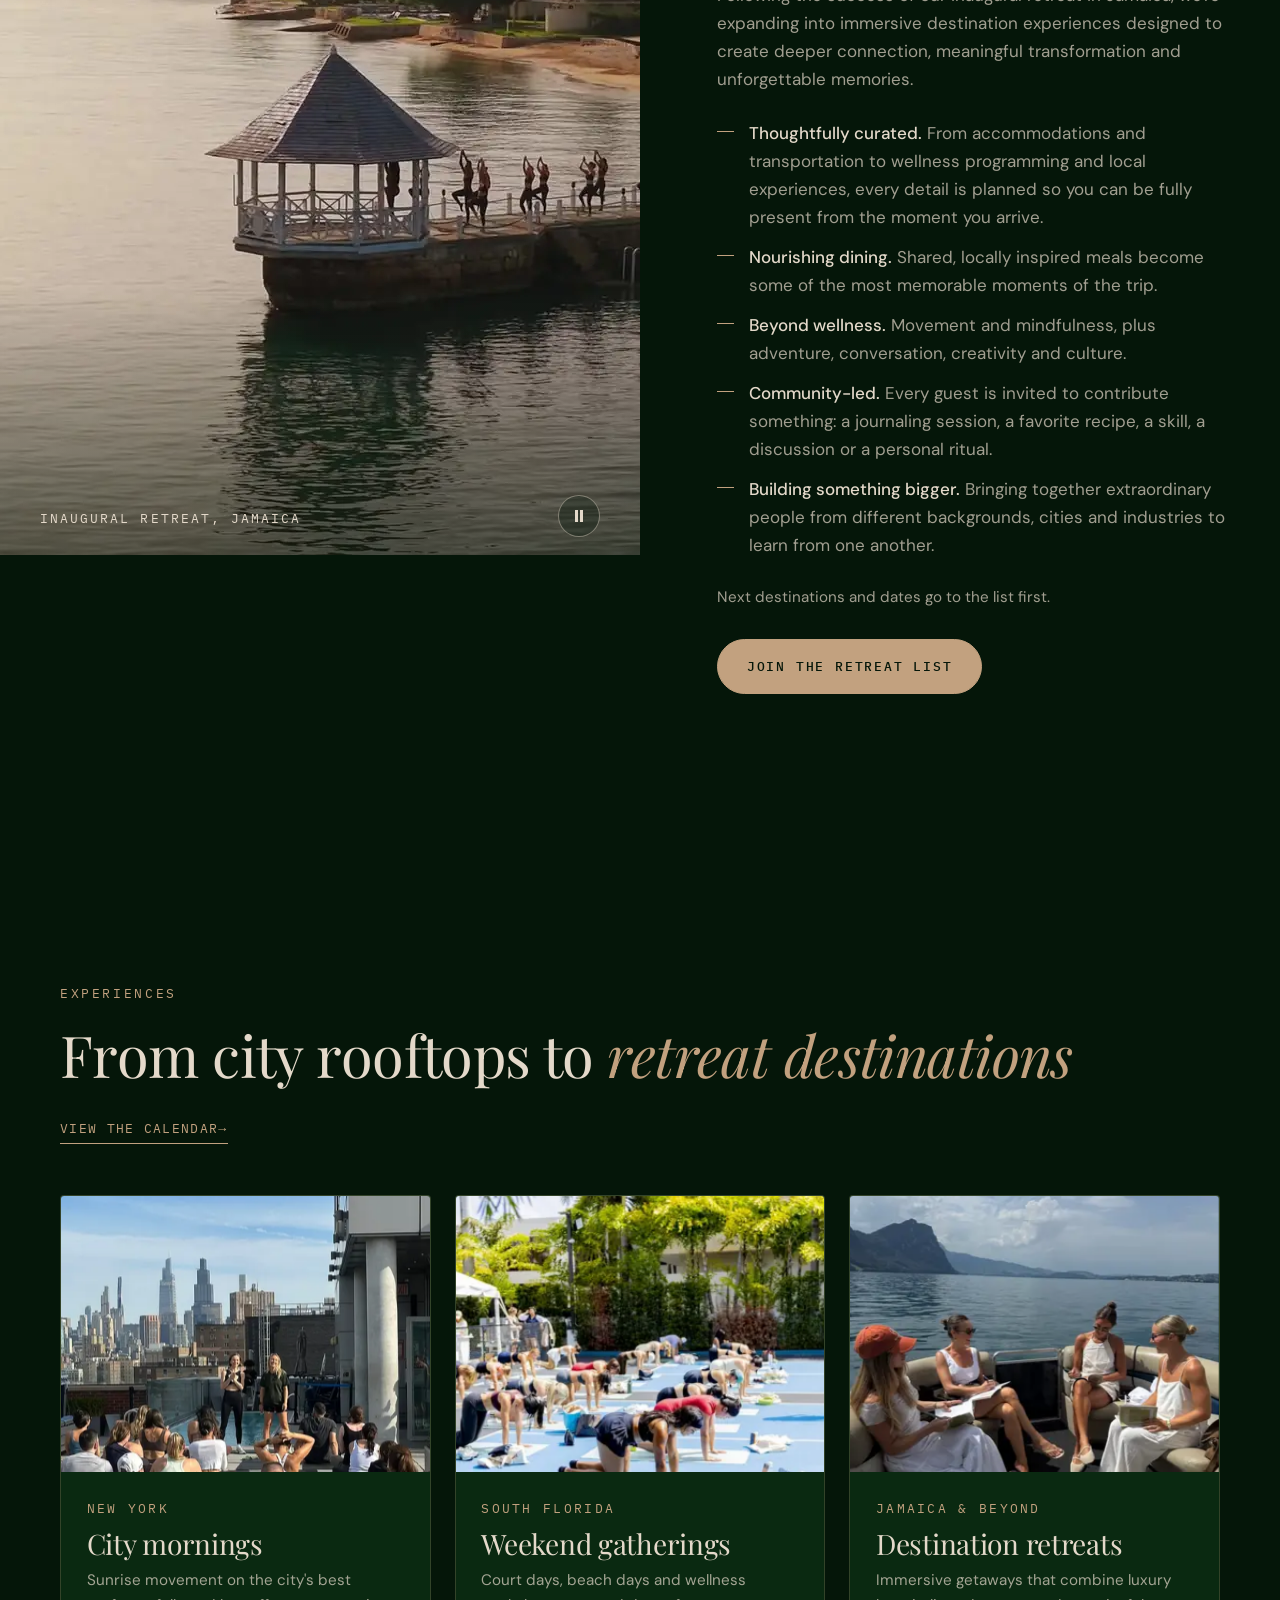
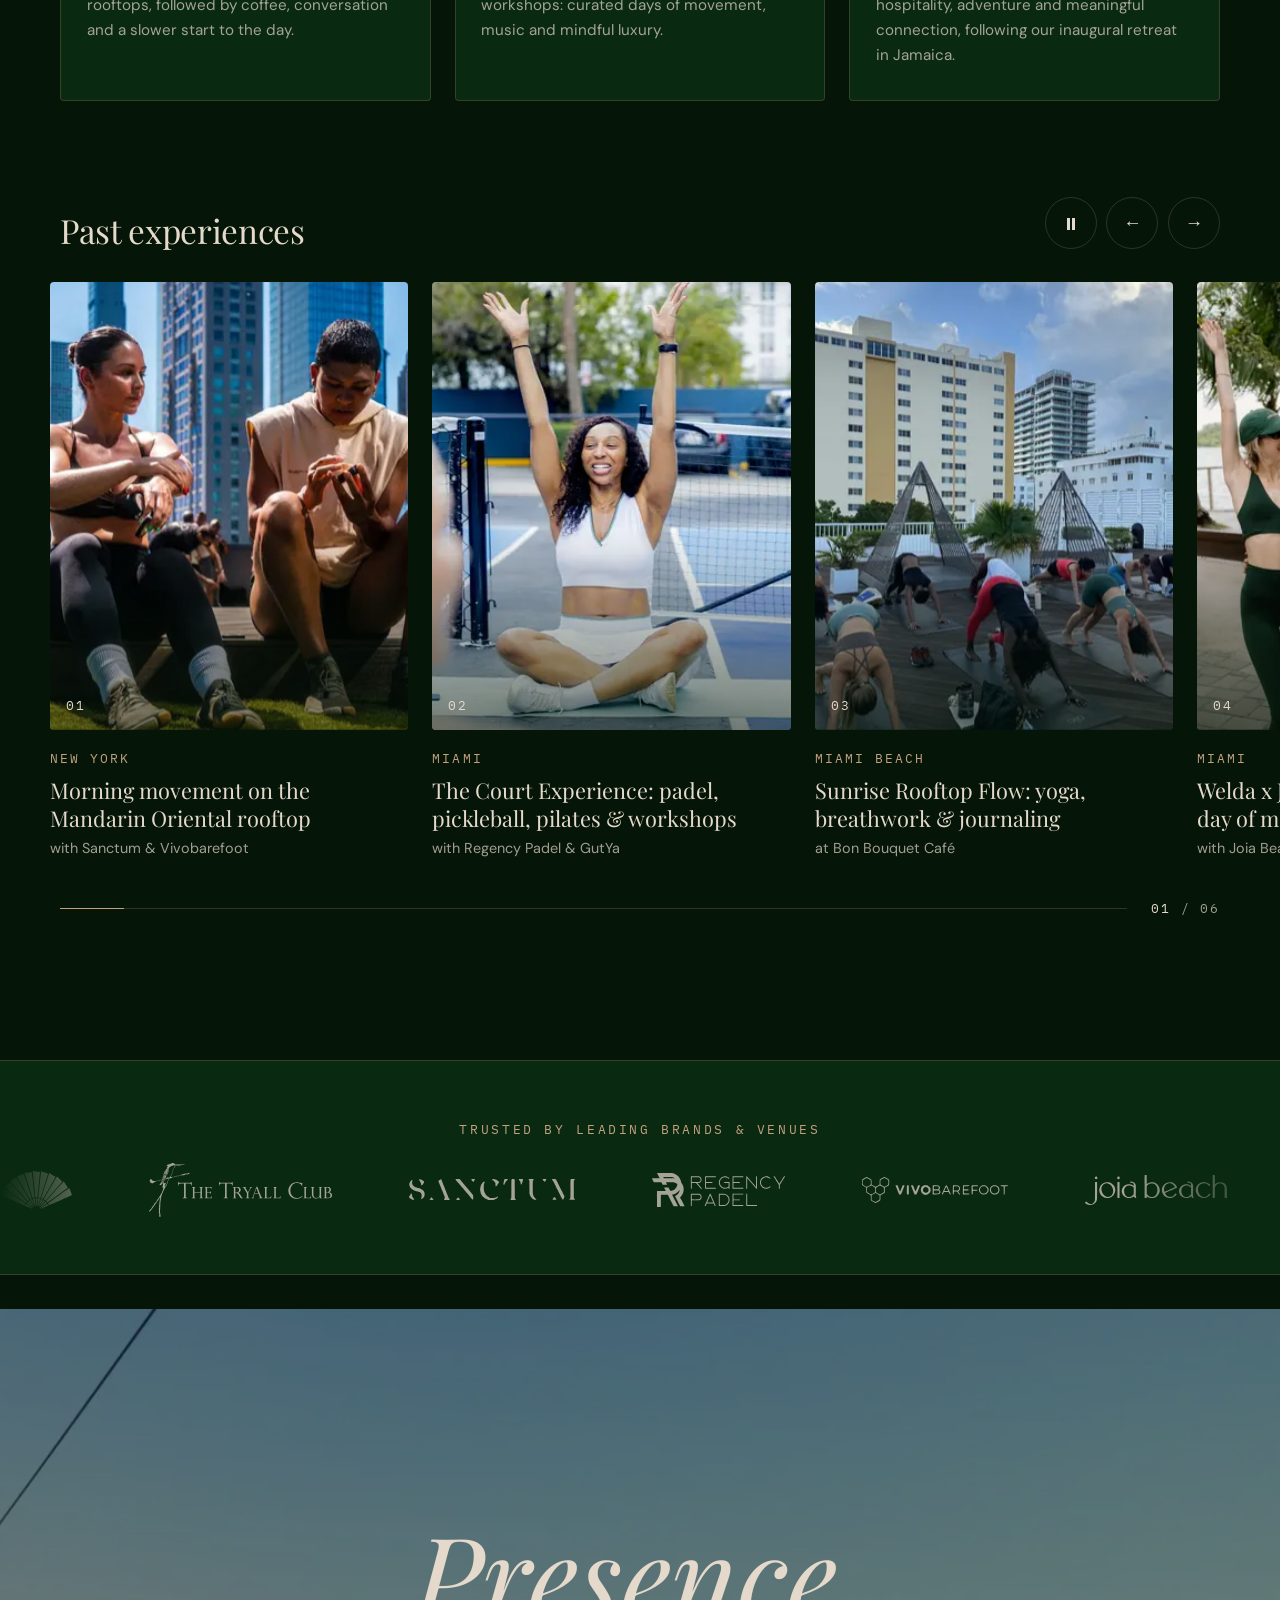
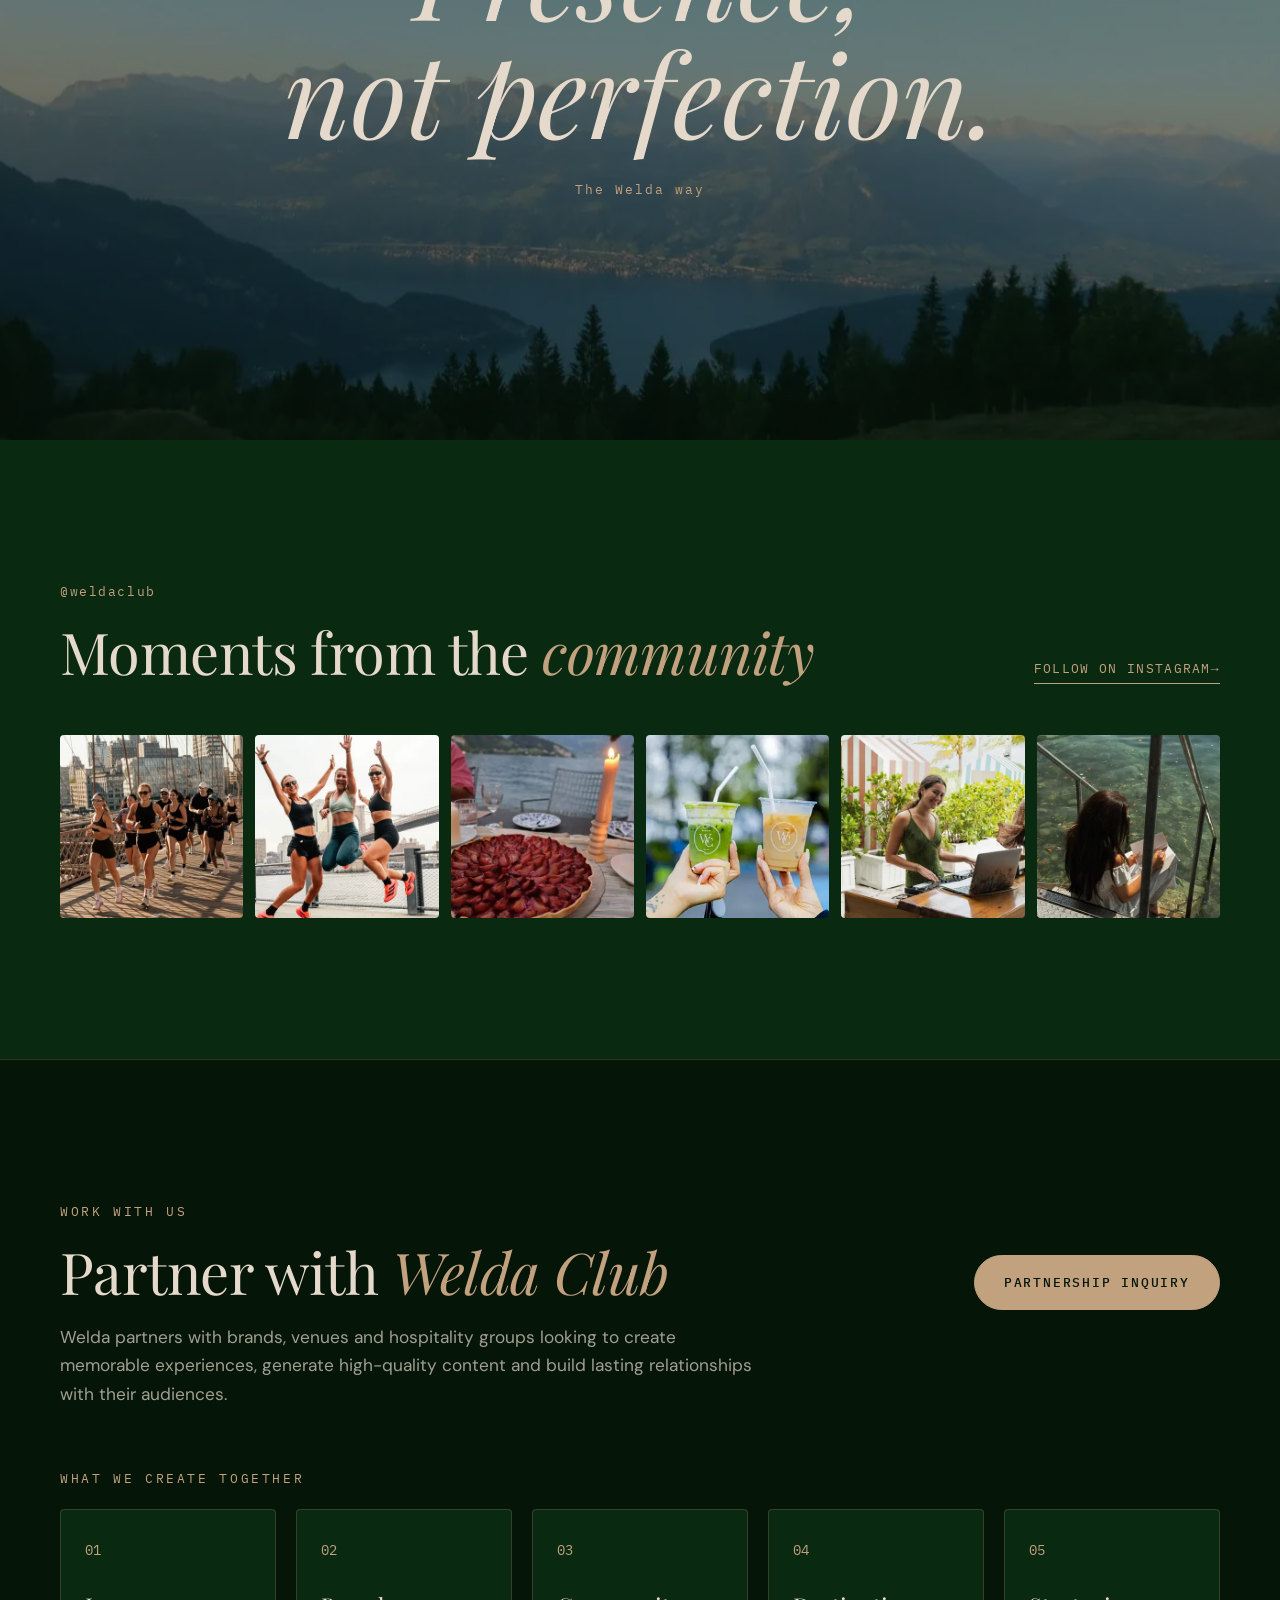
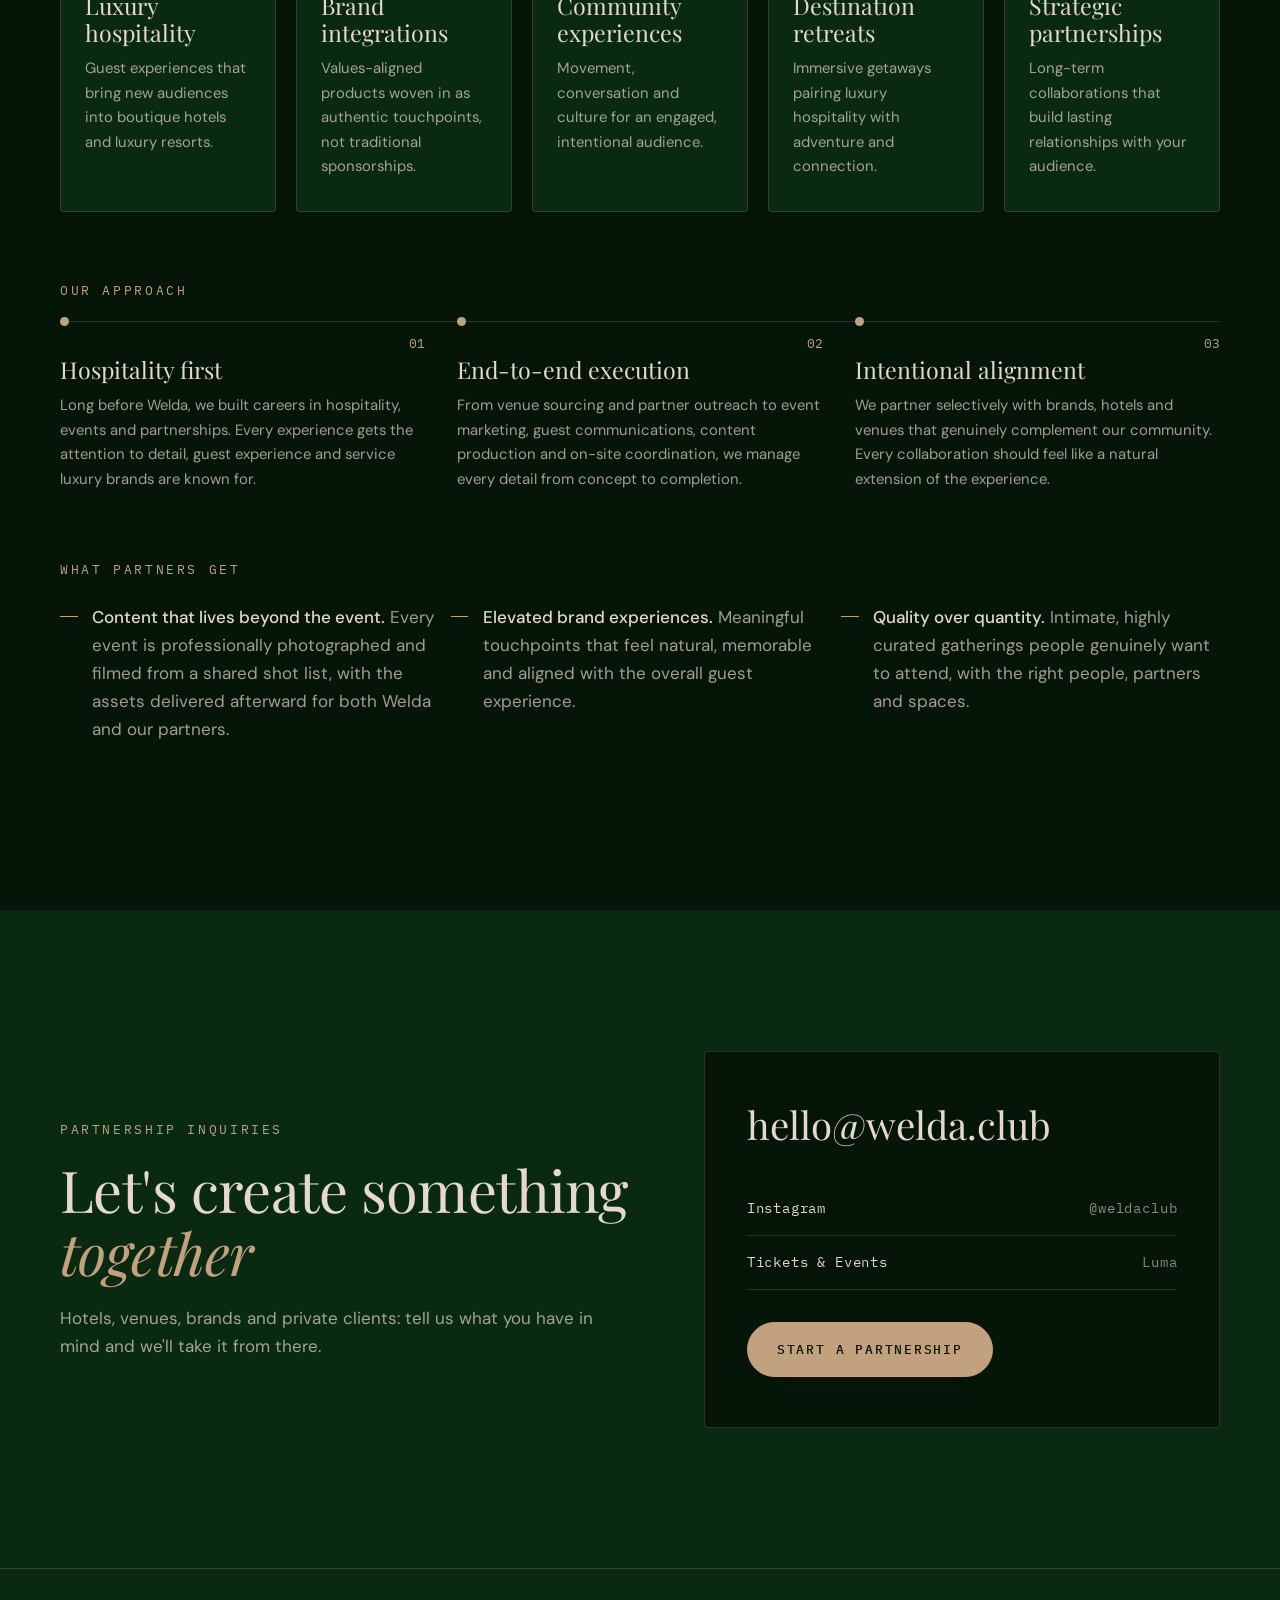
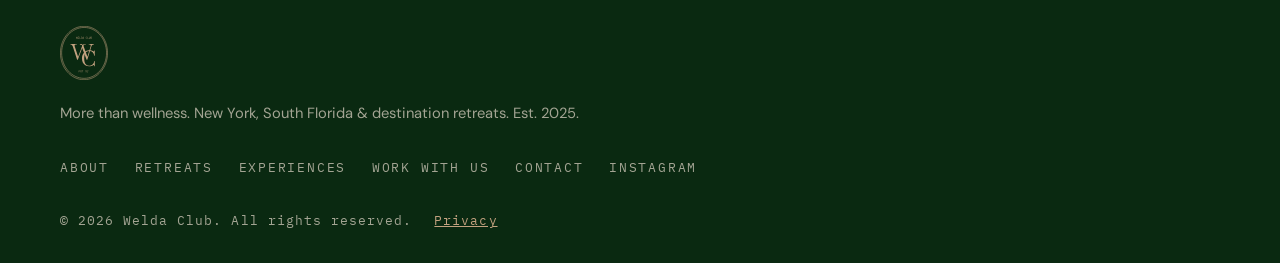
==== commit 1d5b7052: "Remove the large outlined WELDACLUB wordmark from the footer The footer now ends with the tagline, m" ====
--- a/index.html
+++ b/index.html
@@ -648,8 +648,7 @@
         <a href="https://www.instagram.com/weldaclub/" target="_blank" rel="noopener">Instagram</a>
       </nav>
     </div>
-    <div class="footer__word" aria-hidden="true"><span>WELDACLUB</span></div>
-    <p class="footer__legal container">&copy; <span id="year">2026</span> Welda Club. All rights reserved. <a href="/privacy.html">Privacy</a></p>
+    <p class="footer__legal container"><span>&copy; <span id="year">2026</span> Welda Club. All rights reserved.</span> <a href="/privacy.html">Privacy</a></p>
   </footer>
 
   <script src="/assets/vendor/lenis.min.js" defer></script>
--- a/assets/styles.css
+++ b/assets/styles.css
@@ -512,13 +512,6 @@
 .footer__nav { display: flex; gap: 1.6rem; flex-wrap: wrap; }
 .footer__nav a { text-decoration: none; font-family: var(--mono); font-size: .8rem; letter-spacing: .14em; text-transform: uppercase; transition: color .3s; }
 .footer__nav a:hover { color: var(--gold); }
-.footer__word { margin-top: clamp(2.5rem, 6vw, 4.5rem); text-align: center; line-height: .8; overflow: hidden; }
-.footer__word span {
-  display: inline-block; font-family: var(--serif); font-size: clamp(2.6rem, 12.5vw, 13rem); letter-spacing: .03em; white-space: nowrap;
-  color: transparent; -webkit-text-stroke: 1px rgba(194, 161, 127, .45);
-}
-.js .footer__word span { transform: translateY(60%); opacity: 0; transition: transform 1.6s var(--ease-out), opacity 1.6s var(--ease-out); }
-.js .footer__word.is-visible span { transform: none; opacity: 1; }
 .footer__legal { margin-top: 2rem; font-family: var(--mono); font-size: .8rem; letter-spacing: .08em; color: var(--text-soft); }
 
 /* ---------- Reveal on scroll ---------- */
@@ -608,7 +601,7 @@
 .inquiry__status a { color: var(--gold); }
 .inquiry__privacy { margin-top: 1.1rem; font-size: .88rem; color: var(--text-soft); }
 .inquiry__privacy a, .footer__legal a { color: var(--gold); }
-.footer__legal a { margin-left: 1.2rem; }
+.footer__legal { display: flex; flex-wrap: wrap; gap: .4rem 1.4rem; }
 .inquiry__hp { position: absolute; left: -9999px; width: 1px; height: 1px; overflow: hidden; }
 .inquiry__done .btn { cursor: pointer; }
 @media (max-width: 860px) {
@@ -636,7 +629,7 @@
 /* Respect "reduce motion" settings: everything shows instantly, nothing moves */
 @media (prefers-reduced-motion: reduce) {
   *, *::before, *::after { animation: none !important; transition: none !important; }
-  .js .reveal, .js .hero-in, .js .split-lines .line__inner, .js .footer__word span { opacity: 1 !important; transform: none !important; }
+  .js .reveal, .js .hero-in, .js .split-lines .line__inner { opacity: 1 !important; transform: none !important; }
   .js .img-reveal { clip-path: none !important; }
   .js .img-reveal .parallax-img { scale: 1 !important; }
   .js .manifesto__text .w { color: var(--cream) !important; }
